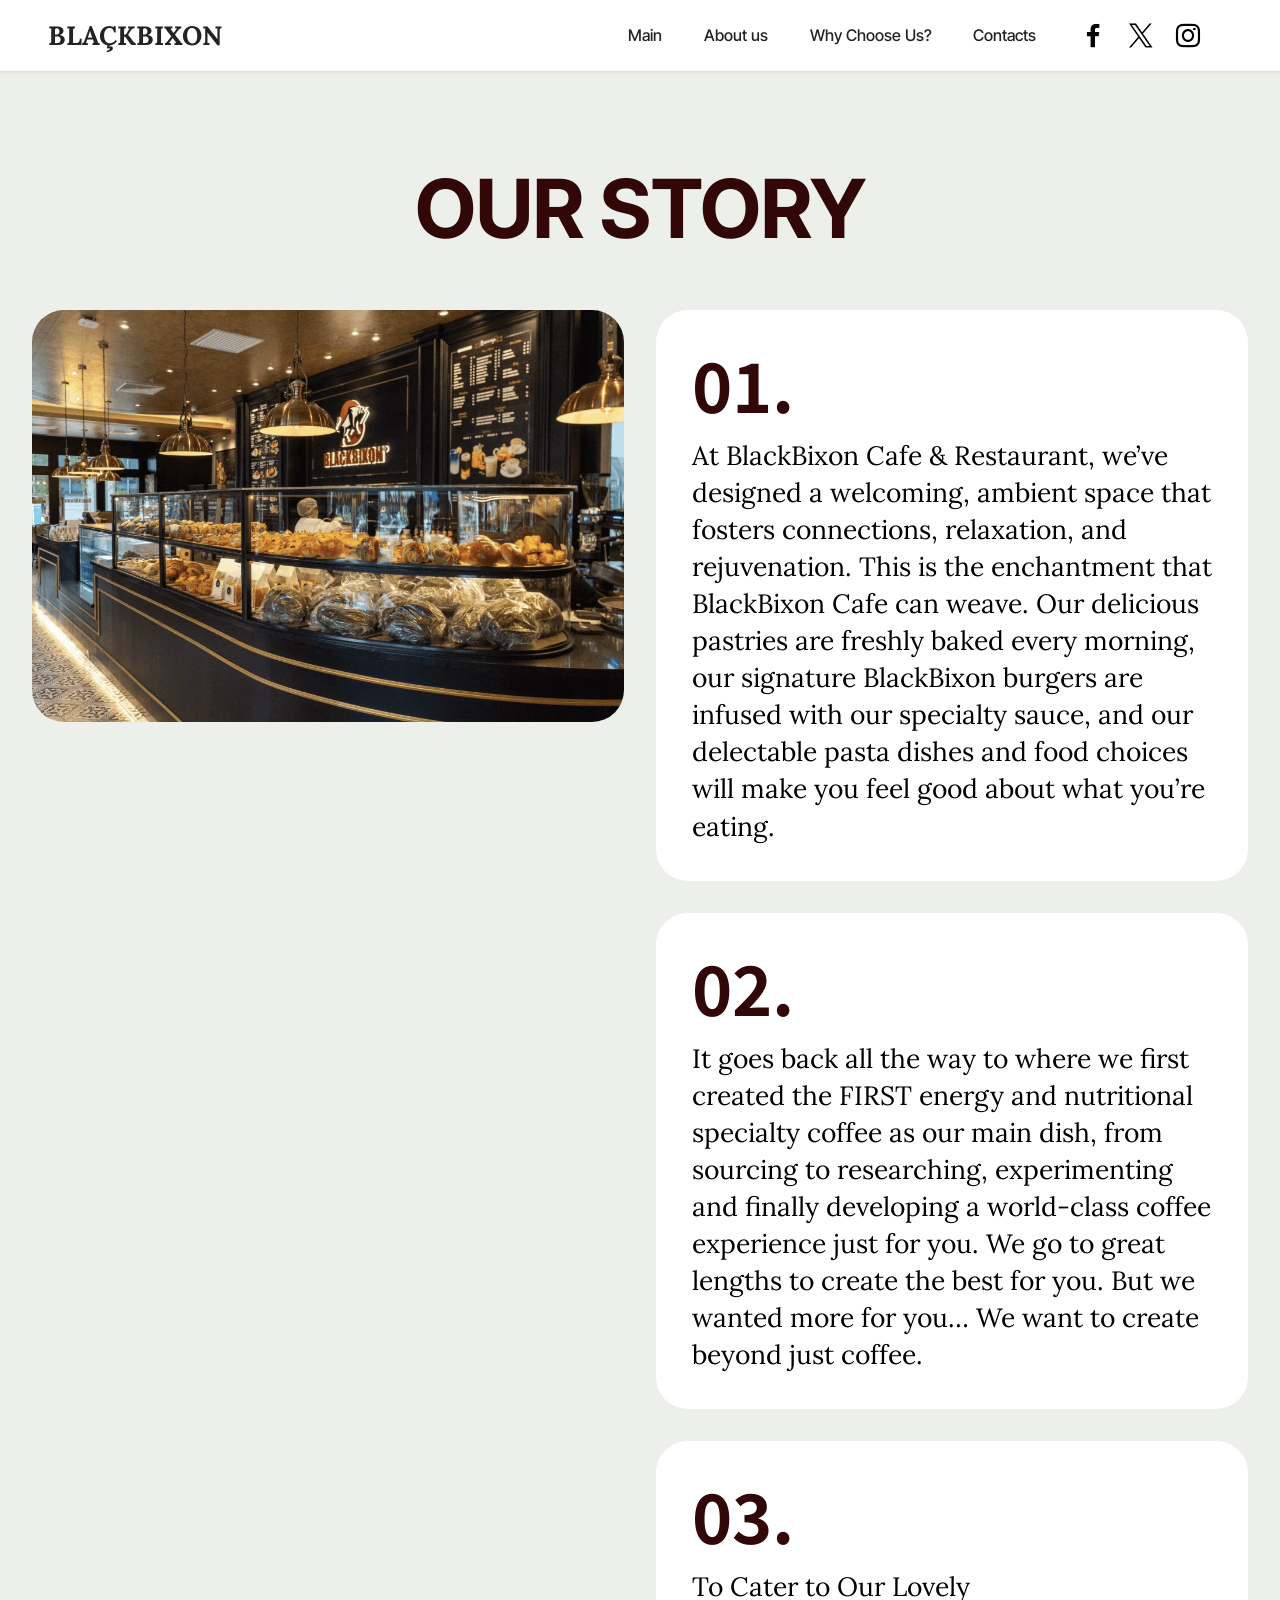
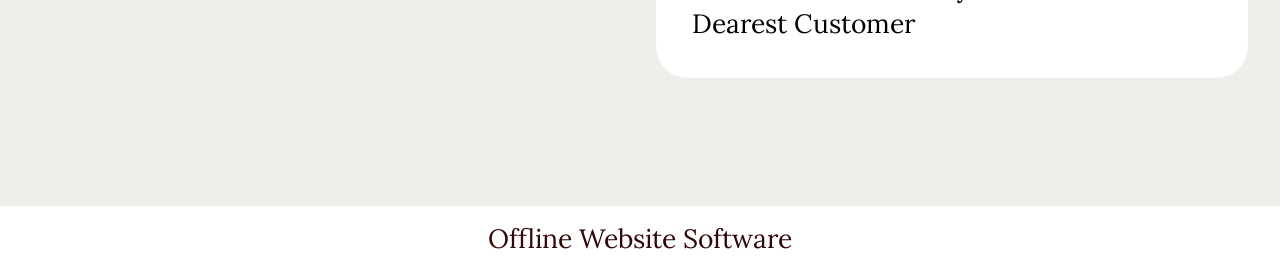
==== page1.html @ a5acbca1 "create github pages" ====
<!DOCTYPE html>
<html  >
<head>
  <!-- Site made with Mobirise Website Builder v6.1.4, https://mobirise.com -->
  <meta charset="UTF-8">
  <meta http-equiv="X-UA-Compatible" content="IE=edge">
  <meta name="generator" content="Mobirise v6.1.4, mobirise.com">
  <meta name="viewport" content="width=device-width, initial-scale=1, minimum-scale=1">
  <link rel="shortcut icon" href="assets/images/logo.png" type="image/x-icon">
  <meta name="description" content="">
  
  
  <title>About</title>
  <link rel="stylesheet" href="assets/bootstrap/css/bootstrap.min.css">
  <link rel="stylesheet" href="assets/dropdown/css/style.css">
  <link rel="stylesheet" href="assets/socicon/css/styles.css">
  <link rel="stylesheet" href="assets/theme/css/style.css">
  <link rel="preload" href="https://fonts.googleapis.com/css?family=Noto+Sans+KR:100,200,300,400,500,600,700,800,900&display=swap" as="style" onload="this.onload=null;this.rel='stylesheet'">
  <noscript><link rel="stylesheet" href="https://fonts.googleapis.com/css?family=Noto+Sans+KR:100,200,300,400,500,600,700,800,900&display=swap"></noscript>
  <link rel="preload" href="https://fonts.googleapis.com/css?family=Inter+Tight:100,200,300,400,500,600,700,800,900,100i,200i,300i,400i,500i,600i,700i,800i,900i&display=swap" as="style" onload="this.onload=null;this.rel='stylesheet'">
  <noscript><link rel="stylesheet" href="https://fonts.googleapis.com/css?family=Inter+Tight:100,200,300,400,500,600,700,800,900,100i,200i,300i,400i,500i,600i,700i,800i,900i&display=swap"></noscript>
  <link rel="preload" href="https://fonts.googleapis.com/css?family=Lora:400,500,600,700,400i,500i,600i,700i&display=swap" as="style" onload="this.onload=null;this.rel='stylesheet'">
  <noscript><link rel="stylesheet" href="https://fonts.googleapis.com/css?family=Lora:400,500,600,700,400i,500i,600i,700i&display=swap"></noscript>
  <link rel="preload" as="style" href="assets/mobirise/css/mbr-additional.css?v=dNXFcC"><link rel="stylesheet" href="assets/mobirise/css/mbr-additional.css?v=dNXFcC" type="text/css">

  
  
  
</head>
<body>
  
  <section data-bs-version="5.1" class="menu menu3 cid-uYX7Sts2hI" once="menu" id="menu3-c">
    
    <nav class="navbar navbar-dropdown navbar-fixed-top navbar-expand-lg">
        <div class="container">
            <div class="navbar-brand">
                
                <span class="navbar-caption-wrap"><a class="navbar-caption text-black text-primary display-7" href="index.html">BLAÇKBIXON</a></span>
            </div>
            <button class="navbar-toggler" type="button" data-toggle="collapse" data-bs-toggle="collapse" data-target="#navbarSupportedContent" data-bs-target="#navbarSupportedContent" aria-controls="navbarNavAltMarkup" aria-expanded="false" aria-label="Toggle navigation">
                <div class="hamburger">
                    <span></span>
                    <span></span>
                    <span></span>
                    <span></span>
                </div>
            </button>
            <div class="collapse navbar-collapse" id="navbarSupportedContent">
                <ul class="navbar-nav nav-dropdown nav-right" data-app-modern-menu="true"><li class="nav-item"><a class="nav-link link text-black text-primary display-4" href="page1.html">Main</a></li><li class="nav-item"><a class="nav-link link text-black text-primary display-4" href="page1.html">
                            About us</a></li>
                    <li class="nav-item"><a class="nav-link link text-black text-primary display-4" href="page2.html">Why Choose Us?</a></li>
                    <li class="nav-item"><a class="nav-link link text-black text-primary display-4" href="page3.html">Contacts</a>
                    </li></ul>
                <div class="icons-menu">
                    <a class="iconfont-wrapper" href="https://mobiri.se" target="_blank">
                        <span class="p-2 mbr-iconfont socicon-facebook socicon"></span>
                    </a>
                    <a class="iconfont-wrapper" href="https://mobiri.se" target="_blank">
                        <span class="p-2 mbr-iconfont socicon-twitter socicon"></span>
                    </a>
                    <a class="iconfont-wrapper" href="https://mobiri.se" target="_blank">
                        <span class="p-2 mbr-iconfont socicon-instagram socicon"></span>
                    </a>
                    
                </div>
                
            </div>
        </div>
    </nav>
</section>

<section data-bs-version="5.1" class="features028 cid-uYX8Lf4k4B" id="features028-i">
	

	
	
	<div class="container">
		<div class="row justify-content-center">
			<div class="col-md-12 content-head mb-5">
				<h1 class="mbr-section-title mbr-fonts-style mb-0 display-2"><strong>OUR STORY</strong></h1>
				
			</div>
		</div>


		<div class="row justify-content-center  blockContent">

			<div class="col-12 col-lg">


				<div class="item features-without-image col-12 col-md-12 col-lg-12 active">
					<div class="item-wrapper">
						<div class="item-content">
							<h5 class="mbr-card-title mbr-fonts-style mt-0 mb-3 mbr-number display-1">
								<strong>01.</strong>
							</h5>
							
							<p class="card-text mbr-fonts-style mt-0 mb-0 display-7">At BlackBixon Cafe &amp; Restaurant, we’ve designed a welcoming, ambient space that fosters connections, relaxation, and rejuvenation. This is the enchantment that BlackBixon Cafe can weave. Our delicious pastries are freshly baked every morning, our signature BlackBixon burgers are infused with our specialty sauce, and our delectable pasta dishes and food choices will make you feel good about what you’re eating.</p>
							
						</div>

					</div>
				</div>
				<div class="item features-without-image col-12 col-md-12 col-lg-12">
					<div class="item-wrapper">
						<div class="item-content">
							<h5 class="mbr-card-title mbr-fonts-style mt-0 mb-3 mbr-number display-1">
								<strong>02.</strong>
							</h5>
							
							<p class="card-text mbr-fonts-style mt-0 mb-0 display-7">It goes back all the way to where we first created the FIRST energy and nutritional specialty coffee as our main dish, from sourcing to researching, experimenting and finally developing a world-class coffee experience just for you. We go to great lengths to create the best for you. But we wanted more for you… We want to create beyond just coffee.</p>
							
						</div>

					</div>
				</div>
				<div class="item features-without-image col-12 col-md-12 col-lg-12">
					<div class="item-wrapper">
						<div class="item-content">
							<h5 class="mbr-card-title mbr-fonts-style mt-0 mb-3 mbr-number display-1">
								<strong>03.</strong>
							</h5>
							
							<p class="card-text mbr-fonts-style mt-0 mb-0 display-7">To Cater to Our Lovely<br>Dearest Customer</p>
							
						</div>
					</div>
				</div>
			</div>
			<div class="col-12 col-lg-6">
				<div class="image-wrapper">
					<img class="w-100" src="assets/images/e688aae5b18f2025-10-0720e4b88be58d8810.57.58-1014x706.png" alt="Mobirise Website Builder">
				</div>
			</div>
		</div>
	</div>
</section><section class="display-7" style="padding: 0;align-items: center;justify-content: center;flex-wrap: wrap;    align-content: center;display: flex;position: relative;height: 4rem;"><a href="https://mobiri.se/4250567" style="flex: 1 1;height: 4rem;position: absolute;width: 100%;z-index: 1;"><img alt="" style="height: 4rem;" src="[data-uri]"></a><p style="margin: 0;text-align: center;" class="display-7">&#8204;</p><a style="z-index:1" href="https://mobirise.com/offline-website-builder.html">Offline Website Software</a></section><script src="assets/bootstrap/js/bootstrap.bundle.min.js"></script>  <script src="assets/smoothscroll/smooth-scroll.js"></script>  <script src="assets/ytplayer/index.js"></script>  <script src="assets/dropdown/js/navbar-dropdown.js"></script>  <script src="assets/theme/js/script.js"></script>  
  
  
</body>
</html>
---- assets/dropdown/css/style.css ----
.navbar-dropdown {
  left: 0;
  padding: 0;
  position: absolute;
  right: 0;
  top: 0;
  transition: all 0.45s ease;
  z-index: 1030;
  background: #282828; }
  .navbar-dropdown .navbar-logo {
    margin-right: 0.8rem;
    transition: margin 0.3s ease-in-out;
    vertical-align: middle; }
    .navbar-dropdown .navbar-logo img {
      height: 3.125rem;
      transition: all 0.3s ease-in-out; }
    .navbar-dropdown .navbar-logo.mbr-iconfont {
      font-size: 3.125rem;
      line-height: 3.125rem; }
  .navbar-dropdown .navbar-caption {
    font-weight: 700;
    white-space: normal;
    vertical-align: -4px;
    line-height: 3.125rem !important; }
    .navbar-dropdown .navbar-caption, .navbar-dropdown .navbar-caption:hover {
      color: inherit;
      text-decoration: none; }
  .navbar-dropdown .mbr-iconfont + .navbar-caption {
    vertical-align: -1px; }
  .navbar-dropdown.navbar-fixed-top {
    position: fixed; }
  .navbar-dropdown .navbar-brand span {
    vertical-align: -4px; }
  .navbar-dropdown.bg-color.transparent {
    background: none; }
  .navbar-dropdown.navbar-short .navbar-brand {
    padding: 0.625rem 0; }
    .navbar-dropdown.navbar-short .navbar-brand span {
      vertical-align: -1px; }
  .navbar-dropdown.navbar-short .navbar-caption {
    line-height: 2.375rem !important;
    vertical-align: -2px; }
  .navbar-dropdown.navbar-short .navbar-logo {
    margin-right: 0.5rem; }
    .navbar-dropdown.navbar-short .navbar-logo img {
      height: 2.375rem; }
    .navbar-dropdown.navbar-short .navbar-logo.mbr-iconfont {
      font-size: 2.375rem;
      line-height: 2.375rem; }
  .navbar-dropdown.navbar-short .mbr-table-cell {
    height: 3.625rem; }
  .navbar-dropdown .navbar-close {
    left: 0.6875rem;
    position: fixed;
    top: 0.75rem;
    z-index: 1000; }
  .navbar-dropdown .hamburger-icon {
    content: "";
    display: inline-block;
    vertical-align: middle;
    width: 16px;
    -webkit-box-shadow: 0 -6px 0 1px #282828,0 0 0 1px #282828,0 6px 0 1px #282828;
    -moz-box-shadow: 0 -6px 0 1px #282828,0 0 0 1px #282828,0 6px 0 1px #282828;
    box-shadow: 0 -6px 0 1px #282828,0 0 0 1px #282828,0 6px 0 1px #282828; }

.dropdown-menu .dropdown-toggle[data-toggle="dropdown-submenu"]::after {
  border-bottom: 0.35em solid transparent;
  border-left: 0.35em solid;
  border-right: 0;
  border-top: 0.35em solid transparent;
  margin-left: 0.3rem; }

.dropdown-menu .dropdown-item:focus {
  outline: 0; }

.nav-dropdown {
  font-size: 0.75rem;
  font-weight: 500;
  height: auto !important; }
  .nav-dropdown .nav-btn {
    padding-left: 1rem; }
  .nav-dropdown .link {
    margin: .667em 1.667em;
    font-weight: 500;
    padding: 0;
    transition: color .2s ease-in-out; }
    .nav-dropdown .link.dropdown-toggle {
      margin-right: 2.583em; }
      .nav-dropdown .link.dropdown-toggle::after {
        margin-left: .25rem;
        border-top: 0.35em solid;
        border-right: 0.35em solid transparent;
        border-left: 0.35em solid transparent;
        border-bottom: 0; }
      .nav-dropdown .link.dropdown-toggle[aria-expanded="true"] {
        margin: 0;
        padding: 0.667em 3.263em  0.667em 1.667em; }
  .nav-dropdown .link::after,
  .nav-dropdown .dropdown-item::after {
    color: inherit; }
  .nav-dropdown .btn {
    font-size: 0.75rem;
    font-weight: 700;
    letter-spacing: 0;
    margin-bottom: 0;
    padding-left: 1.25rem;
    padding-right: 1.25rem; }
  .nav-dropdown .dropdown-menu {
    border-radius: 0;
    border: 0;
    left: 0;
    margin: 0;
    padding-bottom: 1.25rem;
    padding-top: 1.25rem;
    position: relative; }
  .nav-dropdown .dropdown-submenu {
    margin-left: 0.125rem;
    top: 0; }
  .nav-dropdown .dropdown-item {
    font-weight: 500;
    line-height: 2;
    padding: 0.3846em 4.615em 0.3846em 1.5385em;
    position: relative;
    transition: color .2s ease-in-out, background-color .2s ease-in-out; }
    .nav-dropdown .dropdown-item::after {
      margin-top: -0.3077em;
      position: absolute;
      right: 1.1538em;
      top: 50%; }
    .nav-dropdown .dropdown-item:focus, .nav-dropdown .dropdown-item:hover {
      background: none; }

@media (max-width: 767px) {
  .nav-dropdown.navbar-toggleable-sm {
    bottom: 0;
    display: none;
    left: 0;
    overflow-x: hidden;
    position: fixed;
    top: 0;
    transform: translateX(-100%);
    -ms-transform: translateX(-100%);
    -webkit-transform: translateX(-100%);
    width: 18.75rem;
    z-index: 999; } }
.nav-dropdown.navbar-toggleable-xl {
  bottom: 0;
  display: none;
  left: 0;
  overflow-x: hidden;
  position: fixed;
  top: 0;
  transform: translateX(-100%);
  -ms-transform: translateX(-100%);
  -webkit-transform: translateX(-100%);
  width: 18.75rem;
  z-index: 999; }

.nav-dropdown-sm {
  display: block !important;
  overflow-x: hidden;
  overflow: auto;
  padding-top: 3.875rem; }
  .nav-dropdown-sm::after {
    content: "";
    display: block;
    height: 3rem;
    width: 100%; }
  .nav-dropdown-sm.collapse.in ~ .navbar-close {
    display: block !important; }
  .nav-dropdown-sm.collapsing, .nav-dropdown-sm.collapse.in {
    transform: translateX(0);
    -ms-transform: translateX(0);
    -webkit-transform: translateX(0);
    transition: all 0.25s ease-out;
    -webkit-transition: all 0.25s ease-out;
    background: #282828; }
  .nav-dropdown-sm.collapsing[aria-expanded="false"] {
    transform: translateX(-100%);
    -ms-transform: translateX(-100%);
    -webkit-transform: translateX(-100%); }
  .nav-dropdown-sm .nav-item {
    display: block;
    margin-left: 0 !important;
    padding-left: 0; }
  .nav-dropdown-sm .link,
  .nav-dropdown-sm .dropdown-item {
    border-top: 1px dotted rgba(255, 255, 255, 0.1);
    font-size: 0.8125rem;
    line-height: 1.6;
    margin: 0 !important;
    padding: 0.875rem 2.4rem 0.875rem 1.5625rem !important;
    position: relative;
    white-space: normal; }
    .nav-dropdown-sm .link:focus, .nav-dropdown-sm .link:hover,
    .nav-dropdown-sm .dropdown-item:focus,
    .nav-dropdown-sm .dropdown-item:hover {
      background: rgba(0, 0, 0, 0.2) !important;
      color: #c0a375; }
  .nav-dropdown-sm .nav-btn {
    position: relative;
    padding: 1.5625rem 1.5625rem 0 1.5625rem; }
    .nav-dropdown-sm .nav-btn::before {
      border-top: 1px dotted rgba(255, 255, 255, 0.1);
      content: "";
      left: 0;
      position: absolute;
      top: 0;
      width: 100%; }
    .nav-dropdown-sm .nav-btn + .nav-btn {
      padding-top: 0.625rem; }
      .nav-dropdown-sm .nav-btn + .nav-btn::before {
        display: none; }
  .nav-dropdown-sm .btn {
    padding: 0.625rem 0; }
  .nav-dropdown-sm .dropdown-toggle[data-toggle="dropdown-submenu"]::after {
    margin-left: .25rem;
    border-top: 0.35em solid;
    border-right: 0.35em solid transparent;
    border-left: 0.35em solid transparent;
    border-bottom: 0; }
  .nav-dropdown-sm .dropdown-toggle[data-toggle="dropdown-submenu"][aria-expanded="true"]::after {
    border-top: 0;
    border-right: 0.35em solid transparent;
    border-left: 0.35em solid transparent;
    border-bottom: 0.35em solid; }
  .nav-dropdown-sm .dropdown-menu {
    margin: 0;
    padding: 0;
    position: relative;
    top: 0;
    left: 0;
    width: 100%;
    border: 0;
    float: none;
    border-radius: 0;
    background: none; }
  .nav-dropdown-sm .dropdown-submenu {
    left: 100%;
    margin-left: 0.125rem;
    margin-top: -1.25rem;
    top: 0; }

.navbar-toggleable-sm .nav-dropdown .dropdown-menu {
  position: absolute; }

.navbar-toggleable-sm .nav-dropdown .dropdown-submenu {
  left: 100%;
  margin-left: 0.125rem;
  margin-top: -1.25rem;
  top: 0; }

.navbar-toggleable-sm.opened .nav-dropdown .dropdown-menu {
  position: relative; }

.navbar-toggleable-sm.opened .nav-dropdown .dropdown-submenu {
  left: 0;
  margin-left: 00rem;
  margin-top: 0rem;
  top: 0; }

.is-builder .nav-dropdown.collapsing {
  transition: none !important; }
---- assets/socicon/css/styles.css ----
@charset "UTF-8";

@font-face {
  font-family: 'Socicon';
  src:  url('../fonts/socicon.eot');
  src:  url('../fonts/socicon.eot?#iefix') format('embedded-opentype'),
    url('../fonts/socicon.woff2') format('woff2'),
    url('../fonts/socicon.ttf') format('truetype'),
    url('../fonts/socicon.woff') format('woff'),
    url('../fonts/socicon.svg#socicon') format('svg');
  font-weight: normal;
  font-style: normal;
  font-display: swap;
}

[data-icon]:before {
  font-family: "socicon" !important;
  content: attr(data-icon);
  font-style: normal !important;
  font-weight: normal !important;
  font-variant: normal !important;
  text-transform: none !important;
  speak: none;
  line-height: 1;
  -webkit-font-smoothing: antialiased;
  -moz-osx-font-smoothing: grayscale;
}

[class^="socicon-"], [class*=" socicon-"] {
  /* use !important to prevent issues with browser extensions that change fonts */
  font-family: 'Socicon' !important;
  speak: none;
  font-style: normal;
  font-weight: normal;
  font-variant: normal;
  text-transform: none;
  line-height: 1;

  /* Better Font Rendering =========== */
  -webkit-font-smoothing: antialiased;
  -moz-osx-font-smoothing: grayscale;
}

.socicon-500px:before {
  content: "\e000";
}
.socicon-8tracks:before {
  content: "\e001";
}
.socicon-airbnb:before {
  content: "\e002";
}
.socicon-alliance:before {
  content: "\e003";
}
.socicon-amazon:before {
  content: "\e004";
}
.socicon-amplement:before {
  content: "\e005";
}
.socicon-android:before {
  content: "\e006";
}
.socicon-angellist:before {
  content: "\e007";
}
.socicon-apple:before {
  content: "\e008";
}
.socicon-appnet:before {
  content: "\e009";
}
.socicon-baidu:before {
  content: "\e00a";
}
.socicon-bandcamp:before {
  content: "\e00b";
}
.socicon-battlenet:before {
  content: "\e00c";
}
.socicon-mixer:before {
  content: "\e00d";
}
.socicon-bebee:before {
  content: "\e00e";
}
.socicon-bebo:before {
  content: "\e00f";
}
.socicon-behance:before {
  content: "\e010";
}
.socicon-blizzard:before {
  content: "\e011";
}
.socicon-blogger:before {
  content: "\e012";
}
.socicon-buffer:before {
  content: "\e013";
}
.socicon-chrome:before {
  content: "\e014";
}
.socicon-coderwall:before {
  content: "\e015";
}
.socicon-curse:before {
  content: "\e016";
}
.socicon-dailymotion:before {
  content: "\e017";
}
.socicon-deezer:before {
  content: "\e018";
}
.socicon-delicious:before {
  content: "\e019";
}
.socicon-deviantart:before {
  content: "\e01a";
}
.socicon-diablo:before {
  content: "\e01b";
}
.socicon-digg:before {
  content: "\e01c";
}
.socicon-discord:before {
  content: "\e01d";
}
.socicon-disqus:before {
  content: "\e01e";
}
.socicon-douban:before {
  content: "\e01f";
}
.socicon-draugiem:before {
  content: "\e020";
}
.socicon-dribbble:before {
  content: "\e021";
}
.socicon-drupal:before {
  content: "\e022";
}
.socicon-ebay:before {
  content: "\e023";
}
.socicon-ello:before {
  content: "\e024";
}
.socicon-endomodo:before {
  content: "\e025";
}
.socicon-envato:before {
  content: "\e026";
}
.socicon-etsy:before {
  content: "\e027";
}
.socicon-facebook:before {
  content: "\e028";
}
.socicon-feedburner:before {
  content: "\e029";
}
.socicon-filmweb:before {
  content: "\e02a";
}
.socicon-firefox:before {
  content: "\e02b";
}
.socicon-flattr:before {
  content: "\e02c";
}
.socicon-flickr:before {
  content: "\e02d";
}
.socicon-formulr:before {
  content: "\e02e";
}
.socicon-forrst:before {
  content: "\e02f";
}
.socicon-foursquare:before {
  content: "\e030";
}
.socicon-friendfeed:before {
  content: "\e031";
}
.socicon-github:before {
  content: "\e032";
}
.socicon-goodreads:before {
  content: "\e033";
}
.socicon-google:before {
  content: "\e034";
}
.socicon-googlescholar:before {
  content: "\e035";
}
.socicon-googlegroups:before {
  content: "\e036";
}
.socicon-googlephotos:before {
  content: "\e037";
}
.socicon-googleplus:before {
  content: "\e038";
}
.socicon-grooveshark:before {
  content: "\e039";
}
.socicon-hackerrank:before {
  content: "\e03a";
}
.socicon-hearthstone:before {
  content: "\e03b";
}
.socicon-hellocoton:before {
  content: "\e03c";
}
.socicon-heroes:before {
  content: "\e03d";
}
.socicon-smashcast:before {
  content: "\e03e";
}
.socicon-horde:before {
  content: "\e03f";
}
.socicon-houzz:before {
  content: "\e040";
}
.socicon-icq:before {
  content: "\e041";
}
.socicon-identica:before {
  content: "\e042";
}
.socicon-imdb:before {
  content: "\e043";
}
.socicon-instagram:before {
  content: "\e044";
}
.socicon-issuu:before {
  content: "\e045";
}
.socicon-istock:before {
  content: "\e046";
}
.socicon-itunes:before {
  content: "\e047";
}
.socicon-keybase:before {
  content: "\e048";
}
.socicon-lanyrd:before {
  content: "\e049";
}
.socicon-lastfm:before {
  content: "\e04a";
}
.socicon-line:before {
  content: "\e04b";
}
.socicon-linkedin:before {
  content: "\e04c";
}
.socicon-livejournal:before {
  content: "\e04d";
}
.socicon-lyft:before {
  content: "\e04e";
}
.socicon-macos:before {
  content: "\e04f";
}
.socicon-mail:before {
  content: "\e050";
}
.socicon-medium:before {
  content: "\e051";
}
.socicon-meetup:before {
  content: "\e052";
}
.socicon-mixcloud:before {
  content: "\e053";
}
.socicon-modelmayhem:before {
  content: "\e054";
}
.socicon-mumble:before {
  content: "\e055";
}
.socicon-myspace:before {
  content: "\e056";
}
.socicon-newsvine:before {
  content: "\e057";
}
.socicon-nintendo:before {
  content: "\e058";
}
.socicon-npm:before {
  content: "\e059";
}
.socicon-odnoklassniki:before {
  content: "\e05a";
}
.socicon-openid:before {
  content: "\e05b";
}
.socicon-opera:before {
  content: "\e05c";
}
.socicon-outlook:before {
  content: "\e05d";
}
.socicon-overwatch:before {
  content: "\e05e";
}
.socicon-patreon:before {
  content: "\e05f";
}
.socicon-paypal:before {
  content: "\e060";
}
.socicon-periscope:before {
  content: "\e061";
}
.socicon-persona:before {
  content: "\e062";
}
.socicon-pinterest:before {
  content: "\e063";
}
.socicon-play:before {
  content: "\e064";
}
.socicon-player:before {
  content: "\e065";
}
.socicon-playstation:before {
  content: "\e066";
}
.socicon-pocket:before {
  content: "\e067";
}
.socicon-qq:before {
  content: "\e068";
}
.socicon-quora:before {
  content: "\e069";
}
.socicon-raidcall:before {
  content: "\e06a";
}
.socicon-ravelry:before {
  content: "\e06b";
}
.socicon-reddit:before {
  content: "\e06c";
}
.socicon-renren:before {
  content: "\e06d";
}
.socicon-researchgate:before {
  content: "\e06e";
}
.socicon-residentadvisor:before {
  content: "\e06f";
}
.socicon-reverbnation:before {
  content: "\e070";
}
.socicon-rss:before {
  content: "\e071";
}
.socicon-sharethis:before {
  content: "\e072";
}
.socicon-skype:before {
  content: "\e073";
}
.socicon-slideshare:before {
  content: "\e074";
}
.socicon-smugmug:before {
  content: "\e075";
}
.socicon-snapchat:before {
  content: "\e076";
}
.socicon-songkick:before {
  content: "\e077";
}
.socicon-soundcloud:before {
  content: "\e078";
}
.socicon-spotify:before {
  content: "\e079";
}
.socicon-stackexchange:before {
  content: "\e07a";
}
.socicon-stackoverflow:before {
  content: "\e07b";
}
.socicon-starcraft:before {
  content: "\e07c";
}
.socicon-stayfriends:before {
  content: "\e07d";
}
.socicon-steam:before {
  content: "\e07e";
}
.socicon-storehouse:before {
  content: "\e07f";
}
.socicon-strava:before {
  content: "\e080";
}
.socicon-streamjar:before {
  content: "\e081";
}
.socicon-stumbleupon:before {
  content: "\e082";
}
.socicon-swarm:before {
  content: "\e083";
}
.socicon-teamspeak:before {
  content: "\e084";
}
.socicon-teamviewer:before {
  content: "\e085";
}
.socicon-technorati:before {
  content: "\e086";
}
.socicon-telegram:before {
  content: "\e087";
}
.socicon-tripadvisor:before {
  content: "\e088";
}
.socicon-tripit:before {
  content: "\e089";
}
.socicon-triplej:before {
  content: "\e08a";
}
.socicon-tumblr:before {
  content: "\e08b";
}
.socicon-twitch:before {
  content: "\e08c";
}
.socicon-twitter:before {
  content: "\e08d";
}
.socicon-uber:before {
  content: "\e08e";
}
.socicon-ventrilo:before {
  content: "\e08f";
}
.socicon-viadeo:before {
  content: "\e090";
}
.socicon-viber:before {
  content: "\e091";
}
.socicon-viewbug:before {
  content: "\e092";
}
.socicon-vimeo:before {
  content: "\e093";
}
.socicon-vine:before {
  content: "\e094";
}
.socicon-vkontakte:before {
  content: "\e095";
}
.socicon-warcraft:before {
  content: "\e096";
}
.socicon-wechat:before {
  content: "\e097";
}
.socicon-weibo:before {
  content: "\e098";
}
.socicon-whatsapp:before {
  content: "\e099";
}
.socicon-wikipedia:before {
  content: "\e09a";
}
.socicon-windows:before {
  content: "\e09b";
}
.socicon-wordpress:before {
  content: "\e09c";
}
.socicon-wykop:before {
  content: "\e09d";
}
.socicon-xbox:before {
  content: "\e09e";
}
.socicon-xing:before {
  content: "\e09f";
}
.socicon-yahoo:before {
  content: "\e0a0";
}
.socicon-yammer:before {
  content: "\e0a1";
}
.socicon-yandex:before {
  content: "\e0a2";
}
.socicon-yelp:before {
  content: "\e0a3";
}
.socicon-younow:before {
  content: "\e0a4";
}
.socicon-youtube:before {
  content: "\e0a5";
}
.socicon-zapier:before {
  content: "\e0a6";
}
.socicon-zerply:before {
  content: "\e0a7";
}
.socicon-zomato:before {
  content: "\e0a8";
}
.socicon-zynga:before {
  content: "\e0a9";
}
.socicon-bluesky:before {
  content: "\e0aa";
}
.socicon-threads:before {
  content: "\e0ab";
}
.socicon-spreadshirt:before {
  content: "\e901";
}
.socicon-gamejolt:before {
  content: "\e902";
}
.socicon-trello:before {
  content: "\e903";
}
.socicon-tunein:before {
  content: "\e904";
}
.socicon-bloglovin:before {
  content: "\e905";
}
.socicon-gamewisp:before {
  content: "\e906";
}
.socicon-messenger:before {
  content: "\e907";
}
.socicon-pandora:before {
  content: "\e908";
}
.socicon-augment:before {
  content: "\e909";
}
.socicon-bitbucket:before {
  content: "\e90a";
}
.socicon-fyuse:before {
  content: "\e90b";
}
.socicon-yt-gaming:before {
  content: "\e90c";
}
.socicon-sketchfab:before {
  content: "\e90d";
}
.socicon-mobcrush:before {
  content: "\e90e";
}
.socicon-microsoft:before {
  content: "\e90f";
}
.socicon-realtor:before {
  content: "\e910";
}
.socicon-tidal:before {
  content: "\e911";
}
.socicon-qobuz:before {
  content: "\e912";
}
.socicon-natgeo:before {
  content: "\e913";
}
.socicon-mastodon:before {
  content: "\e914";
}
.socicon-unsplash:before {
  content: "\e915";
}
.socicon-homeadvisor:before {
  content: "\e916";
}
.socicon-angieslist:before {
  content: "\e917";
}
.socicon-codepen:before {
  content: "\e918";
}
.socicon-slack:before {
  content: "\e919";
}
.socicon-openaigym:before {
  content: "\e91a";
}
.socicon-logmein:before {
  content: "\e91b";
}
.socicon-fiverr:before {
  content: "\e91c";
}
.socicon-gotomeeting:before {
  content: "\e91d";
}
.socicon-aliexpress:before {
  content: "\e91e";
}
.socicon-guru:before {
  content: "\e91f";
}
.socicon-appstore:before {
  content: "\e920";
}
.socicon-homes:before {
  content: "\e921";
}
.socicon-zoom:before {
  content: "\e922";
}
.socicon-alibaba:before {
  content: "\e923";
}
.socicon-craigslist:before {
  content: "\e924";
}
.socicon-wix:before {
  content: "\e925";
}
.socicon-redfin:before {
  content: "\e926";
}
.socicon-googlecalendar:before {
  content: "\e927";
}
.socicon-shopify:before {
  content: "\e928";
}
.socicon-freelancer:before {
  content: "\e929";
}
.socicon-seedrs:before {
  content: "\e92a";
}
.socicon-bing:before {
  content: "\e92b";
}
.socicon-doodle:before {
  content: "\e92c";
}
.socicon-bonanza:before {
  content: "\e92d";
}
.socicon-squarespace:before {
  content: "\e92e";
}
.socicon-toptal:before {
  content: "\e92f";
}
.socicon-gust:before {
  content: "\e930";
}
.socicon-ask:before {
  content: "\e931";
}
.socicon-trulia:before {
  content: "\e932";
}
.socicon-loomly:before {
  content: "\e933";
}
.socicon-ghost:before {
  content: "\e934";
}
.socicon-upwork:before {
  content: "\e935";
}
.socicon-fundable:before {
  content: "\e936";
}
.socicon-booking:before {
  content: "\e937";
}
.socicon-googlemaps:before {
  content: "\e938";
}
.socicon-zillow:before {
  content: "\e939";
}
.socicon-niconico:before {
  content: "\e93a";
}
.socicon-toneden:before {
  content: "\e93b";
}
.socicon-crunchbase:before {
  content: "\e93c";
}
.socicon-homefy:before {
  content: "\e93d";
}
.socicon-calendly:before {
  content: "\e93e";
}
.socicon-livemaster:before {
  content: "\e93f";
}
.socicon-udemy:before {
  content: "\e940";
}
.socicon-codered:before {
  content: "\e941";
}
.socicon-origin:before {
  content: "\e942";
}
.socicon-nextdoor:before {
  content: "\e943";
}
.socicon-portfolio:before {
  content: "\e944";
}
.socicon-instructables:before {
  content: "\e945";
}
.socicon-gitlab:before {
  content: "\e946";
}
.socicon-hackernews:before {
  content: "\e947";
}
.socicon-smashwords:before {
  content: "\e948";
}
.socicon-kobo:before {
  content: "\e949";
}
.socicon-bookbub:before {
  content: "\e94a";
}
.socicon-mailru:before {
  content: "\e94b";
}
.socicon-moddb:before {
  content: "\e94c";
}
.socicon-indiedb:before {
  content: "\e94d";
}
.socicon-traxsource:before {
  content: "\e94e";
}
.socicon-gamefor:before {
  content: "\e94f";
}
.socicon-pixiv:before {
  content: "\e950";
}
.socicon-myanimelist:before {
  content: "\e951";
}
.socicon-blackberry:before {
  content: "\e952";
}
.socicon-wickr:before {
  content: "\e953";
}
.socicon-spip:before {
  content: "\e954";
}
.socicon-napster:before {
  content: "\e955";
}
.socicon-beatport:before {
  content: "\e956";
}
.socicon-hackerone:before {
  content: "\e957";
}
.socicon-internet:before {
  content: "\e958";
}
.socicon-ubuntu:before {
  content: "\e959";
}
.socicon-artstation:before {
  content: "\e95a";
}
.socicon-invision:before {
  content: "\e95b";
}
.socicon-torial:before {
  content: "\e95c";
}
.socicon-collectorz:before {
  content: "\e95d";
}
.socicon-seenthis:before {
  content: "\e95e";
}
.socicon-googleplaymusic:before {
  content: "\e95f";
}
.socicon-debian:before {
  content: "\e960";
}
.socicon-filmfreeway:before {
  content: "\e961";
}
.socicon-gnome:before {
  content: "\e962";
}
.socicon-itchio:before {
  content: "\e963";
}
.socicon-jamendo:before {
  content: "\e964";
}
.socicon-mix:before {
  content: "\e965";
}
.socicon-sharepoint:before {
  content: "\e966";
}
.socicon-tinder:before {
  content: "\e967";
}
.socicon-windguru:before {
  content: "\e968";
}
.socicon-cdbaby:before {
  content: "\e969";
}
.socicon-elementaryos:before {
  content: "\e96a";
}
.socicon-stage32:before {
  content: "\e96b";
}
.socicon-tiktok:before {
  content: "\e96c";
}
.socicon-gitter:before {
  content: "\e96d";
}
.socicon-letterboxd:before {
  content: "\e96e";
}
.socicon-threema:before {
  content: "\e96f";
}
.socicon-splice:before {
  content: "\e970";
}
.socicon-metapop:before {
  content: "\e971";
}
.socicon-naver:before {
  content: "\e972";
}
.socicon-remote:before {
  content: "\e973";
}
.socicon-flipboard:before {
  content: "\e974";
}
.socicon-googlehangouts:before {
  content: "\e975";
}
.socicon-dlive:before {
  content: "\e976";
}
.socicon-vsco:before {
  content: "\e977";
}
.socicon-stitcher:before {
  content: "\e978";
}
.socicon-avvo:before {
  content: "\e979";
}
.socicon-redbubble:before {
  content: "\e97a";
}
.socicon-society6:before {
  content: "\e97b";
}
.socicon-zazzle:before {
  content: "\e97c";
}
.socicon-eitaa:before {
  content: "\e97d";
}
.socicon-soroush:before {
  content: "\e97e";
}
.socicon-bale:before {
  content: "\e97f";
}
---- assets/theme/css/style.css ----
@charset "UTF-8";
section {
  background-color: #ffffff;
}

body {
  font-style: normal;
  line-height: 1.5;
  font-weight: 400;
  color: #232323;
  position: relative;
}

button {
  background-color: transparent;
  border-color: transparent;
}

.embla__button,
.carousel-control {
  background-color: #edefea !important;
  opacity: 0.8 !important;
  color: #464845 !important;
  border-color: #edefea !important;
}

.carousel .close,
.modalWindow .close {
  background-color: #edefea !important;
  color: #464845 !important;
  border-color: #edefea !important;
  opacity: 0.8 !important;
}

.carousel .close:hover,
.modalWindow .close:hover {
  opacity: 1 !important;
}

.carousel-indicators li {
  background-color: #edefea !important;
  border: 2px solid #464845 !important;
}

.carousel-indicators li:hover,
.carousel-indicators li:active {
  opacity: 0.8 !important;
}

.embla__button:hover,
.carousel-control:hover {
  background-color: #edefea !important;
  opacity: 1 !important;
}

.modalWindow-video-container {
  height: 80%;
}

section,
.container,
.container-fluid {
  position: relative;
  word-wrap: break-word;
}

a.mbr-iconfont:hover {
  text-decoration: none;
}

.article .lead p,
.article .lead ul,
.article .lead ol,
.article .lead pre,
.article .lead blockquote {
  margin-bottom: 0;
}

a {
  font-style: normal;
  font-weight: 400;
  cursor: pointer;
}
a, a:hover {
  text-decoration: none;
}

.mbr-section-title {
  font-style: normal;
  line-height: 1.3;
}

.mbr-section-subtitle {
  line-height: 1.3;
}

.mbr-text {
  font-style: normal;
  line-height: 1.7;
}

h1,
h2,
h3,
h4,
h5,
h6,
.display-1,
.display-2,
.display-4,
.display-5,
.display-7,
span,
p,
a {
  line-height: 1;
  word-break: break-word;
  word-wrap: break-word;
  font-weight: 400;
}

b,
strong {
  font-weight: bold;
}

input:-webkit-autofill, input:-webkit-autofill:hover, input:-webkit-autofill:focus, input:-webkit-autofill:active {
  transition-delay: 9999s;
  -webkit-transition-property: background-color, color;
  transition-property: background-color, color;
}

textarea[type=hidden] {
  display: none;
}

section {
  background-position: 50% 50%;
  background-repeat: no-repeat;
  background-size: cover;
}
section .mbr-background-video,
section .mbr-background-video-preview {
  position: absolute;
  bottom: 0;
  left: 0;
  right: 0;
  top: 0;
}

.hidden {
  visibility: hidden;
}

.mbr-z-index20 {
  z-index: 20;
}

/*! Base colors */
.mbr-white {
  color: #ffffff;
}

.mbr-black {
  color: #111111;
}

.mbr-bg-white {
  background-color: #ffffff;
}

.mbr-bg-black {
  background-color: #000000;
}

/*! Text-aligns */
.align-left {
  text-align: left;
}

.align-center {
  text-align: center;
}

.align-right {
  text-align: right;
}

/*! Font-weight  */
.mbr-light {
  font-weight: 300;
}

.mbr-regular {
  font-weight: 400;
}

.mbr-semibold {
  font-weight: 500;
}

.mbr-bold {
  font-weight: 700;
}

/*! Media  */
.media-content {
  flex-basis: 100%;
}

.media-container-row {
  display: flex;
  flex-direction: row;
  flex-wrap: wrap;
  justify-content: center;
  align-content: center;
  align-items: start;
}
.media-container-row .media-size-item {
  width: 400px;
}

.media-container-column {
  display: flex;
  flex-direction: column;
  flex-wrap: wrap;
  justify-content: center;
  align-content: center;
  align-items: stretch;
}
.media-container-column > * {
  width: 100%;
}

@media (min-width: 992px) {
  .media-container-row {
    flex-wrap: nowrap;
  }
}
figure {
  margin-bottom: 0;
  overflow: hidden;
}

figure[mbr-media-size] {
  transition: width 0.1s;
}

img,
iframe {
  display: block;
  width: 100%;
}

.card {
  background-color: transparent;
  border: none;
}

.card-box {
  width: 100%;
}

.card-img {
  text-align: center;
  flex-shrink: 0;
  -webkit-flex-shrink: 0;
}

.media {
  max-width: 100%;
  margin: 0 auto;
}

.mbr-figure {
  align-self: center;
}

.media-container > div {
  max-width: 100%;
}

.mbr-figure img,
.card-img img {
  width: 100%;
}

@media (max-width: 991px) {
  .media-size-item {
    width: auto !important;
  }
  .media {
    width: auto;
  }
  .mbr-figure {
    width: 100% !important;
  }
}
/*! Buttons */
.mbr-section-btn {
  margin-left: -0.6rem;
  margin-right: -0.6rem;
  font-size: 0;
}

.btn {
  font-weight: 600;
  border-width: 1px;
  font-style: normal;
  margin: 0.6rem 0.6rem;
  white-space: normal;
  transition: all 0.2s ease-in-out;
  display: inline-flex;
  align-items: center;
  justify-content: center;
  word-break: break-word;
}

.btn-sm {
  font-weight: 600;
  letter-spacing: 0px;
  transition: all 0.3s ease-in-out;
}

.btn-md {
  font-weight: 600;
  letter-spacing: 0px;
  transition: all 0.3s ease-in-out;
}

.btn-lg {
  font-weight: 600;
  letter-spacing: 0px;
  transition: all 0.3s ease-in-out;
}

.btn-form {
  margin: 0;
}
.btn-form:hover {
  cursor: pointer;
}

nav .mbr-section-btn {
  margin-left: 0rem;
  margin-right: 0rem;
}

/*! Btn icon margin */
.btn .mbr-iconfont,
.btn.btn-sm .mbr-iconfont {
  order: 1;
  cursor: pointer;
  margin-left: 0.5rem;
  vertical-align: sub;
}

.btn.btn-md .mbr-iconfont,
.btn.btn-md .mbr-iconfont {
  margin-left: 0.8rem;
}

.mbr-regular {
  font-weight: 400;
}

.mbr-semibold {
  font-weight: 500;
}

.mbr-bold {
  font-weight: 700;
}

[type=submit] {
  -webkit-appearance: none;
}

/*! Full-screen */
.mbr-fullscreen .mbr-overlay {
  min-height: 100vh;
}

.mbr-fullscreen {
  display: flex;
  display: -moz-flex;
  display: -ms-flex;
  display: -o-flex;
  align-items: center;
  min-height: 100vh;
  padding-top: 3rem;
  padding-bottom: 3rem;
}

/*! Map */
.map {
  height: 25rem;
  position: relative;
}
.map iframe {
  width: 100%;
  height: 100%;
}

/*! Scroll to top arrow */
.mbr-arrow-up {
  bottom: 25px;
  right: 90px;
  position: fixed;
  text-align: right;
  z-index: 5000;
  color: #ffffff;
  font-size: 22px;
}

.mbr-arrow-up a {
  background: rgba(0, 0, 0, 0.2);
  border-radius: 50%;
  color: #fff;
  display: inline-block;
  height: 60px;
  width: 60px;
  border: 2px solid #fff;
  outline-style: none !important;
  position: relative;
  text-decoration: none;
  transition: all 0.3s ease-in-out;
  cursor: pointer;
  text-align: center;
}
.mbr-arrow-up a:hover {
  background-color: rgba(0, 0, 0, 0.4);
}
.mbr-arrow-up a i {
  line-height: 60px;
}

.mbr-arrow-up-icon {
  display: block;
  color: #fff;
}

.mbr-arrow-up-icon::before {
  content: "›";
  display: inline-block;
  font-family: serif;
  font-size: 22px;
  line-height: 1;
  font-style: normal;
  position: relative;
  top: 6px;
  left: -4px;
  transform: rotate(-90deg);
}

/*! Arrow Down */
.mbr-arrow {
  position: absolute;
  bottom: 45px;
  left: 50%;
  width: 60px;
  height: 60px;
  cursor: pointer;
  background-color: rgba(80, 80, 80, 0.5);
  border-radius: 50%;
  transform: translateX(-50%);
}
@media (max-width: 767px) {
  .mbr-arrow {
    display: none;
  }
}
.mbr-arrow > a {
  display: inline-block;
  text-decoration: none;
  outline-style: none;
  animation: arrowdown 1.7s ease-in-out infinite;
  color: #ffffff;
}
.mbr-arrow > a > i {
  position: absolute;
  top: -2px;
  left: 15px;
  font-size: 2rem;
}

#scrollToTop a i::before {
  content: "";
  position: absolute;
  display: block;
  border-bottom: 2.5px solid #fff;
  border-left: 2.5px solid #fff;
  width: 27.8%;
  height: 27.8%;
  left: 50%;
  top: 51%;
  transform: translateY(-30%) translateX(-50%) rotate(135deg);
}

@keyframes arrowdown {
  0% {
    transform: translateY(0px);
  }
  50% {
    transform: translateY(-5px);
  }
  100% {
    transform: translateY(0px);
  }
}
@media (max-width: 500px) {
  .mbr-arrow-up {
    left: 0;
    right: 0;
    text-align: center;
  }
}
/*Gradients animation*/
@keyframes gradient-animation {
  from {
    background-position: 0% 100%;
    animation-timing-function: ease-in-out;
  }
  to {
    background-position: 100% 0%;
    animation-timing-function: ease-in-out;
  }
}
.bg-gradient {
  background-size: 200% 200%;
  animation: gradient-animation 5s infinite alternate;
  -webkit-animation: gradient-animation 5s infinite alternate;
}

.menu .navbar-brand {
  display: -webkit-flex;
}
.menu .navbar-brand span {
  display: flex;
  display: -webkit-flex;
}
.menu .navbar-brand .navbar-caption-wrap {
  display: -webkit-flex;
}
.menu .navbar-brand .navbar-logo img {
  display: -webkit-flex;
  width: auto;
}
@media (min-width: 768px) and (max-width: 991px) {
  .menu .navbar-toggleable-sm .navbar-nav {
    display: -ms-flexbox;
  }
}
@media (max-width: 991px) {
  .menu .navbar-collapse {
    max-height: 93.5vh;
  }
  .menu .navbar-collapse.show {
    overflow: auto;
  }
}
@media (min-width: 992px) {
  .menu .navbar-nav.nav-dropdown {
    display: -webkit-flex;
  }
  .menu .navbar-toggleable-sm .navbar-collapse {
    display: -webkit-flex !important;
  }
  .menu .collapsed .navbar-collapse {
    max-height: 93.5vh;
  }
  .menu .collapsed .navbar-collapse.show {
    overflow: auto;
  }
}
@media (max-width: 767px) {
  .menu .navbar-collapse {
    max-height: 80vh;
  }
}

.nav-link .mbr-iconfont {
  margin-right: 0.5rem;
}

.navbar {
  display: -webkit-flex;
  -webkit-flex-wrap: wrap;
  -webkit-align-items: center;
  -webkit-justify-content: space-between;
}

.navbar-collapse {
  -webkit-flex-basis: 100%;
  -webkit-flex-grow: 1;
  -webkit-align-items: center;
}

.nav-dropdown .link {
  padding: 0.667em 1.667em !important;
  margin: 0 !important;
}

.nav {
  display: -webkit-flex;
  -webkit-flex-wrap: wrap;
}

.row {
  display: -webkit-flex;
  -webkit-flex-wrap: wrap;
}

.justify-content-center {
  -webkit-justify-content: center;
}

.form-inline {
  display: -webkit-flex;
}

.card-wrapper {
  -webkit-flex: 1;
}

.carousel-control {
  z-index: 10;
  display: -webkit-flex;
}

.carousel-controls {
  display: -webkit-flex;
}

.media {
  display: -webkit-flex;
}

.form-group:focus {
  outline: none;
}

.jq-selectbox__select {
  padding: 7px 0;
  position: relative;
}

.jq-selectbox__dropdown {
  overflow: hidden;
  border-radius: 10px;
  position: absolute;
  top: 100%;
  left: 0 !important;
  width: 100% !important;
}

.jq-selectbox__trigger-arrow {
  right: 0;
  transform: translateY(-50%);
}

.jq-selectbox li {
  padding: 1.07em 0.5em;
}

input[type=range] {
  padding-left: 0 !important;
  padding-right: 0 !important;
}

.modal-dialog,
.modal-content {
  height: 100%;
}

.modal-dialog .carousel-inner {
  height: calc(100vh - 1.75rem);
}
@media (max-width: 575px) {
  .modal-dialog .carousel-inner {
    height: calc(100vh - 1rem);
  }
}

.carousel-item {
  text-align: center;
}

.carousel-item img {
  margin: auto;
}

.navbar-toggler {
  align-self: flex-start;
  padding: 0.25rem 0.75rem;
  font-size: 1.25rem;
  line-height: 1;
  background: transparent;
  border: 1px solid transparent;
  border-radius: 0.25rem;
}

.navbar-toggler:focus,
.navbar-toggler:hover {
  text-decoration: none;
  box-shadow: none;
}

.navbar-toggler-icon {
  display: inline-block;
  width: 1.5em;
  height: 1.5em;
  vertical-align: middle;
  content: "";
  background: no-repeat center center;
  background-size: 100% 100%;
}

.navbar-toggler-left {
  position: absolute;
  left: 1rem;
}

.navbar-toggler-right {
  position: absolute;
  right: 1rem;
}

.card-img {
  width: auto;
}

.menu .navbar.collapsed:not(.beta-menu) {
  flex-direction: column;
}

.carousel-item.active,
.carousel-item-next,
.carousel-item-prev {
  display: flex;
}

.note-air-layout .dropup .dropdown-menu,
.note-air-layout .navbar-fixed-bottom .dropdown .dropdown-menu {
  bottom: initial !important;
}

html,
body {
  height: auto;
  min-height: 100vh;
}

.dropup .dropdown-toggle::after {
  display: none;
}

.form-asterisk {
  font-family: initial;
  position: absolute;
  top: -2px;
  font-weight: normal;
}

.form-control-label {
  position: relative;
  cursor: pointer;
  margin-bottom: 0.357em;
  padding: 0;
}

.alert {
  color: #ffffff;
  border-radius: 0;
  border: 0;
  font-size: 1.1rem;
  line-height: 1.5;
  margin-bottom: 1.875rem;
  padding: 1.25rem;
  position: relative;
  text-align: center;
}
.alert.alert-form::after {
  background-color: inherit;
  bottom: -7px;
  content: "";
  display: block;
  height: 14px;
  left: 50%;
  margin-left: -7px;
  position: absolute;
  transform: rotate(45deg);
  width: 14px;
}

.form-control {
  background-color: #ffffff;
  background-clip: border-box;
  color: #232323;
  line-height: 1rem !important;
  height: auto;
  padding: 1.2rem 2rem;
  transition: border-color 0.25s ease 0s;
  border: 1px solid transparent !important;
  border-radius: 4px;
  box-shadow: rgba(0, 0, 0, 0.07) 0px 1px 1px 0px, rgba(0, 0, 0, 0.07) 0px 1px 3px 0px, rgba(0, 0, 0, 0.03) 0px 0px 0px 1px;
}
.form-active .form-control:invalid {
  border-color: red;
}

.row > * {
  padding-right: 1rem;
  padding-left: 1rem;
}

form .row {
  margin-left: -0.6rem;
  margin-right: -0.6rem;
}
form .row [class*=col] {
  padding-left: 0.6rem;
  padding-right: 0.6rem;
}

form .mbr-section-btn {
  padding-left: 0.6rem;
  padding-right: 0.6rem;
}

form .form-check-input {
  margin-top: 0.5;
}

textarea.form-control {
  line-height: 1.5rem !important;
}

.form-group {
  margin-bottom: 1.2rem;
}

.form-control,
form .btn {
  min-height: 48px;
}

.gdpr-block label span.textGDPR input[name=gdpr] {
  top: 7px;
}

.form-control:focus {
  box-shadow: none;
}

:focus {
  outline: none;
}

.mbr-overlay {
  background-color: #000;
  bottom: 0;
  left: 0;
  opacity: 0.5;
  position: absolute;
  right: 0;
  top: 0;
  z-index: 0;
  pointer-events: none;
}

blockquote {
  font-style: italic;
  padding: 3rem;
  font-size: 1.09rem;
  position: relative;
  border-left: 3px solid;
}

ul,
ol,
pre,
blockquote {
  margin-bottom: 2.3125rem;
}

.mt-4 {
  margin-top: 2rem !important;
}

.mb-4 {
  margin-bottom: 2rem !important;
}

.container,
.container-fluid {
  padding-left: 16px;
  padding-right: 16px;
}

.row {
  margin-left: -16px;
  margin-right: -16px;
}
.row > [class*=col] {
  padding-left: 16px;
  padding-right: 16px;
}

@media (min-width: 992px) {
  .container-fluid {
    padding-left: 32px;
    padding-right: 32px;
  }
}
@media (max-width: 991px) {
  .mbr-container {
    padding-left: 16px;
    padding-right: 16px;
  }
}
.app-video-wrapper > img {
  opacity: 1;
}

.app-video-wrapper {
  background: transparent;
}

.item {
  position: relative;
}

.dropdown-menu .dropdown-menu {
  left: 100%;
}

.dropdown-item + .dropdown-menu {
  display: none;
}

.dropdown-item:hover + .dropdown-menu,
.dropdown-menu:hover {
  display: block;
}

@media (min-aspect-ratio: 16/9) {
  .mbr-video-foreground {
    height: 300% !important;
    top: -100% !important;
  }
}
@media (max-aspect-ratio: 16/9) {
  .mbr-video-foreground {
    width: 300% !important;
    left: -100% !important;
  }
}.engine {
	position: absolute;
	text-indent: -2400px;
	text-align: center;
	padding: 0;
	top: 0;
	left: -2400px;
}
---- assets/mobirise/css/mbr-additional.css ----
.btn {
  border-width: 2px;
}
img,
.card-wrap,
.card-wrapper,
.video-wrapper,
.mbr-figure iframe,
.google-map iframe,
.slide-content,
.plan,
.card,
.item-wrapper {
  border-radius: 2rem !important;
}
.video-wrapper {
  overflow: hidden;
}
body {
  font-family: Inter Tight;
}
.display-1 {
  font-family: 'Noto Sans KR', sans-serif;
  font-size: 5rem;
  line-height: 1;
}
.display-1 > .mbr-iconfont {
  font-size: 6.25rem;
}
.display-2 {
  font-family: 'Inter Tight', sans-serif;
  font-size: 6rem;
  line-height: 1;
}
.display-2 > .mbr-iconfont {
  font-size: 7.5rem;
}
.display-4 {
  font-family: 'Inter Tight', sans-serif;
  font-size: 1rem;
  line-height: 1.5;
}
.display-4 > .mbr-iconfont {
  font-size: 1.25rem;
}
.display-5 {
  font-family: 'Inter Tight', sans-serif;
  font-size: 2rem;
  line-height: 1.5;
}
.display-5 > .mbr-iconfont {
  font-size: 2.5rem;
}
.display-7 {
  font-family: 'Lora', serif;
  font-size: 1.8rem;
  line-height: 1.3;
}
.display-7 > .mbr-iconfont {
  font-size: 2.25rem;
}
/* ---- Fluid typography for mobile devices ---- */
/* 1.4 - font scale ratio ( bootstrap == 1.42857 ) */
/* 100vw - current viewport width */
/* (48 - 20)  48 == 48rem == 768px, 20 == 20rem == 320px(minimal supported viewport) */
/* 0.65 - min scale variable, may vary */
@media (max-width: 992px) {
  .display-1 {
    font-size: 4rem;
  }
}
@media (max-width: 768px) {
  .display-1 {
    font-size: 3.5rem;
    font-size: calc( 2.4rem + (5 - 2.4) * ((100vw - 20rem) / (48 - 20)));
    line-height: calc( 1.1 * (2.4rem + (5 - 2.4) * ((100vw - 20rem) / (48 - 20))));
  }
  .display-2 {
    font-size: 4.8rem;
    font-size: calc( 2.75rem + (6 - 2.75) * ((100vw - 20rem) / (48 - 20)));
    line-height: calc( 1.3 * (2.75rem + (6 - 2.75) * ((100vw - 20rem) / (48 - 20))));
  }
  .display-4 {
    font-size: 0.8rem;
    font-size: calc( 1rem + (1 - 1) * ((100vw - 20rem) / (48 - 20)));
    line-height: calc( 1.4 * (1rem + (1 - 1) * ((100vw - 20rem) / (48 - 20))));
  }
  .display-5 {
    font-size: 1.6rem;
    font-size: calc( 1.35rem + (2 - 1.35) * ((100vw - 20rem) / (48 - 20)));
    line-height: calc( 1.4 * (1.35rem + (2 - 1.35) * ((100vw - 20rem) / (48 - 20))));
  }
  .display-7 {
    font-size: 1.44rem;
    font-size: calc( 1.28rem + (1.8 - 1.28) * ((100vw - 20rem) / (48 - 20)));
    line-height: calc( 1.4 * (1.28rem + (1.8 - 1.28) * ((100vw - 20rem) / (48 - 20))));
  }
}
@media (min-width: 992px) and (max-width: 1400px) {
  .display-1 {
    font-size: 3.5rem;
    font-size: calc( 2.4rem + (5 - 2.4) * ((100vw - 62rem) / (87 - 62)));
    line-height: calc( 1.1 * (2.4rem + (5 - 2.4) * ((100vw - 62rem) / (87 - 62))));
  }
  .display-2 {
    font-size: 4.8rem;
    font-size: calc( 2.75rem + (6 - 2.75) * ((100vw - 62rem) / (87 - 62)));
    line-height: calc( 1.3 * (2.75rem + (6 - 2.75) * ((100vw - 62rem) / (87 - 62))));
  }
  .display-4 {
    font-size: 0.8rem;
    font-size: calc( 1rem + (1 - 1) * ((100vw - 62rem) / (87 - 62)));
    line-height: calc( 1.4 * (1rem + (1 - 1) * ((100vw - 62rem) / (87 - 62))));
  }
  .display-5 {
    font-size: 1.6rem;
    font-size: calc( 1.35rem + (2 - 1.35) * ((100vw - 62rem) / (87 - 62)));
    line-height: calc( 1.4 * (1.35rem + (2 - 1.35) * ((100vw - 62rem) / (87 - 62))));
  }
  .display-7 {
    font-size: 1.44rem;
    font-size: calc( 1.28rem + (1.8 - 1.28) * ((100vw - 62rem) / (87 - 62)));
    line-height: calc( 1.4 * (1.28rem + (1.8 - 1.28) * ((100vw - 62rem) / (87 - 62))));
  }
}
/* Buttons */
.btn {
  padding: 1.25rem 2rem;
  border-radius: 4px;
}
@media (max-width: 767px) {
  .btn {
    padding: 0.75rem 1.5rem;
  }
}
.btn-sm {
  padding: 0.6rem 1.2rem;
  border-radius: 4px;
}
.btn-md {
  padding: 0.6rem 1.2rem;
  border-radius: 4px;
}
.btn-lg {
  padding: 1.25rem 2rem;
  border-radius: 4px;
}
.bg-primary {
  background-color: #320707 !important;
}
.bg-success {
  background-color: #3a341c !important;
}
.bg-info {
  background-color: #320707 !important;
}
.bg-warning {
  background-color: #a0e2e1 !important;
}
.bg-danger {
  background-color: #ffea64 !important;
}
.btn-primary,
.btn-primary:active {
  background-color: #320707 !important;
  border-color: #320707 !important;
  color: #ffffff !important;
  box-shadow: none;
}
.btn-primary:hover,
.btn-primary:focus,
.btn-primary.focus,
.btn-primary.active {
  color: inherit;
  background-color: #5f0d0d !important;
  border-color: #5f0d0d !important;
  box-shadow: none;
}
.btn-primary.disabled,
.btn-primary:disabled {
  color: #ffffff !important;
  background-color: #5f0d0d !important;
  border-color: #5f0d0d !important;
}
.btn-secondary,
.btn-secondary:active {
  background-color: #ffd7ef !important;
  border-color: #ffd7ef !important;
  color: #d70081 !important;
  box-shadow: none;
}
.btn-secondary:hover,
.btn-secondary:focus,
.btn-secondary.focus,
.btn-secondary.active {
  color: inherit;
  background-color: #ffffff !important;
  border-color: #ffffff !important;
  box-shadow: none;
}
.btn-secondary.disabled,
.btn-secondary:disabled {
  color: #d70081 !important;
  background-color: #ffffff !important;
  border-color: #ffffff !important;
}
.btn-info,
.btn-info:active {
  background-color: #320707 !important;
  border-color: #320707 !important;
  color: #ffffff !important;
  box-shadow: none;
}
.btn-info:hover,
.btn-info:focus,
.btn-info.focus,
.btn-info.active {
  color: inherit;
  background-color: #5f0d0d !important;
  border-color: #5f0d0d !important;
  box-shadow: none;
}
.btn-info.disabled,
.btn-info:disabled {
  color: #ffffff !important;
  background-color: #5f0d0d !important;
  border-color: #5f0d0d !important;
}
.btn-success,
.btn-success:active {
  background-color: #3a341c !important;
  border-color: #3a341c !important;
  color: #ffffff !important;
  box-shadow: none;
}
.btn-success:hover,
.btn-success:focus,
.btn-success.focus,
.btn-success.active {
  color: inherit;
  background-color: #5c532d !important;
  border-color: #5c532d !important;
  box-shadow: none;
}
.btn-success.disabled,
.btn-success:disabled {
  color: #ffffff !important;
  background-color: #5c532d !important;
  border-color: #5c532d !important;
}
.btn-warning,
.btn-warning:active {
  background-color: #a0e2e1 !important;
  border-color: #a0e2e1 !important;
  color: #1f6463 !important;
  box-shadow: none;
}
.btn-warning:hover,
.btn-warning:focus,
.btn-warning.focus,
.btn-warning.active {
  color: inherit;
  background-color: #c7eeed !important;
  border-color: #c7eeed !important;
  box-shadow: none;
}
.btn-warning.disabled,
.btn-warning:disabled {
  color: #1f6463 !important;
  background-color: #c7eeed !important;
  border-color: #c7eeed !important;
}
.btn-danger,
.btn-danger:active {
  background-color: #ffea64 !important;
  border-color: #ffea64 !important;
  color: #645600 !important;
  box-shadow: none;
}
.btn-danger:hover,
.btn-danger:focus,
.btn-danger.focus,
.btn-danger.active {
  color: inherit;
  background-color: #fff197 !important;
  border-color: #fff197 !important;
  box-shadow: none;
}
.btn-danger.disabled,
.btn-danger:disabled {
  color: #645600 !important;
  background-color: #fff197 !important;
  border-color: #fff197 !important;
}
.btn-white,
.btn-white:active {
  background-color: #eff0ec !important;
  border-color: #eff0ec !important;
  color: #757b62 !important;
  box-shadow: none;
}
.btn-white:hover,
.btn-white:focus,
.btn-white.focus,
.btn-white.active {
  color: inherit;
  background-color: #ffffff !important;
  border-color: #ffffff !important;
  box-shadow: none;
}
.btn-white.disabled,
.btn-white:disabled {
  color: #757b62 !important;
  background-color: #ffffff !important;
  border-color: #ffffff !important;
}
.btn-black,
.btn-black:active {
  background-color: #232323 !important;
  border-color: #232323 !important;
  color: #ffffff !important;
  box-shadow: none;
}
.btn-black:hover,
.btn-black:focus,
.btn-black.focus,
.btn-black.active {
  color: inherit;
  background-color: #3d3d3d !important;
  border-color: #3d3d3d !important;
  box-shadow: none;
}
.btn-black.disabled,
.btn-black:disabled {
  color: #ffffff !important;
  background-color: #3d3d3d !important;
  border-color: #3d3d3d !important;
}
.btn-primary-outline,
.btn-primary-outline:active {
  background-color: transparent !important;
  border-color: #320707;
  color: #320707;
}
.btn-primary-outline:hover,
.btn-primary-outline:focus,
.btn-primary-outline.focus,
.btn-primary-outline.active {
  color: #000000 !important;
  background-color: transparent !important;
  border-color: #000000 !important;
  box-shadow: none !important;
}
.btn-primary-outline.disabled,
.btn-primary-outline:disabled {
  color: #ffffff !important;
  background-color: #320707 !important;
  border-color: #320707 !important;
}
.btn-secondary-outline,
.btn-secondary-outline:active {
  background-color: transparent !important;
  border-color: #ffd7ef;
  color: #ffd7ef;
}
.btn-secondary-outline:hover,
.btn-secondary-outline:focus,
.btn-secondary-outline.focus,
.btn-secondary-outline.active {
  color: #ff80cc !important;
  background-color: transparent !important;
  border-color: #ff80cc !important;
  box-shadow: none !important;
}
.btn-secondary-outline.disabled,
.btn-secondary-outline:disabled {
  color: #d70081 !important;
  background-color: #ffd7ef !important;
  border-color: #ffd7ef !important;
}
.btn-info-outline,
.btn-info-outline:active {
  background-color: transparent !important;
  border-color: #320707;
  color: #320707;
}
.btn-info-outline:hover,
.btn-info-outline:focus,
.btn-info-outline.focus,
.btn-info-outline.active {
  color: #000000 !important;
  background-color: transparent !important;
  border-color: #000000 !important;
  box-shadow: none !important;
}
.btn-info-outline.disabled,
.btn-info-outline:disabled {
  color: #ffffff !important;
  background-color: #320707 !important;
  border-color: #320707 !important;
}
.btn-success-outline,
.btn-success-outline:active {
  background-color: transparent !important;
  border-color: #3a341c;
  color: #3a341c;
}
.btn-success-outline:hover,
.btn-success-outline:focus,
.btn-success-outline.focus,
.btn-success-outline.active {
  color: #000000 !important;
  background-color: transparent !important;
  border-color: #000000 !important;
  box-shadow: none !important;
}
.btn-success-outline.disabled,
.btn-success-outline:disabled {
  color: #ffffff !important;
  background-color: #3a341c !important;
  border-color: #3a341c !important;
}
.btn-warning-outline,
.btn-warning-outline:active {
  background-color: transparent !important;
  border-color: #a0e2e1;
  color: #a0e2e1;
}
.btn-warning-outline:hover,
.btn-warning-outline:focus,
.btn-warning-outline.focus,
.btn-warning-outline.active {
  color: #5ececc !important;
  background-color: transparent !important;
  border-color: #5ececc !important;
  box-shadow: none !important;
}
.btn-warning-outline.disabled,
.btn-warning-outline:disabled {
  color: #1f6463 !important;
  background-color: #a0e2e1 !important;
  border-color: #a0e2e1 !important;
}
.btn-danger-outline,
.btn-danger-outline:active {
  background-color: transparent !important;
  border-color: #ffea64;
  color: #ffea64;
}
.btn-danger-outline:hover,
.btn-danger-outline:focus,
.btn-danger-outline.focus,
.btn-danger-outline.active {
  color: #ffde0d !important;
  background-color: transparent !important;
  border-color: #ffde0d !important;
  box-shadow: none !important;
}
.btn-danger-outline.disabled,
.btn-danger-outline:disabled {
  color: #645600 !important;
  background-color: #ffea64 !important;
  border-color: #ffea64 !important;
}
.btn-black-outline,
.btn-black-outline:active {
  background-color: transparent !important;
  border-color: #232323;
  color: #232323;
}
.btn-black-outline:hover,
.btn-black-outline:focus,
.btn-black-outline.focus,
.btn-black-outline.active {
  color: #000000 !important;
  background-color: transparent !important;
  border-color: #000000 !important;
  box-shadow: none !important;
}
.btn-black-outline.disabled,
.btn-black-outline:disabled {
  color: #ffffff !important;
  background-color: #232323 !important;
  border-color: #232323 !important;
}
.btn-white-outline,
.btn-white-outline:active {
  background-color: transparent !important;
  border-color: #fafafa;
  color: #fafafa;
}
.btn-white-outline:hover,
.btn-white-outline:focus,
.btn-white-outline.focus,
.btn-white-outline.active {
  color: #cfcfcf !important;
  background-color: transparent !important;
  border-color: #cfcfcf !important;
  box-shadow: none !important;
}
.btn-white-outline.disabled,
.btn-white-outline:disabled {
  color: #7a7a7a !important;
  background-color: #fafafa !important;
  border-color: #fafafa !important;
}
.text-primary {
  color: #320707 !important;
}
.text-secondary {
  color: #ffd7ef !important;
}
.text-success {
  color: #3a341c !important;
}
.text-info {
  color: #320707 !important;
}
.text-warning {
  color: #a0e2e1 !important;
}
.text-danger {
  color: #ffea64 !important;
}
.text-white {
  color: #fafafa !important;
}
.text-black {
  color: #232323 !important;
}
a.text-primary:hover,
a.text-primary:focus,
a.text-primary.active {
  color: #000000 !important;
}
a.text-secondary:hover,
a.text-secondary:focus,
a.text-secondary.active {
  color: #ff71c6 !important;
}
a.text-success:hover,
a.text-success:focus,
a.text-success.active {
  color: #000000 !important;
}
a.text-info:hover,
a.text-info:focus,
a.text-info.active {
  color: #000000 !important;
}
a.text-warning:hover,
a.text-warning:focus,
a.text-warning.active {
  color: #52cac8 !important;
}
a.text-danger:hover,
a.text-danger:focus,
a.text-danger.active {
  color: #fddb00 !important;
}
a.text-white:hover,
a.text-white:focus,
a.text-white.active {
  color: #c7c7c7 !important;
}
a.text-black:hover,
a.text-black:focus,
a.text-black.active {
  color: #000000 !important;
}
a[class*="text-"]:not(.nav-link):not(.dropdown-item):not([role]):not(.navbar-caption) {
  position: relative;
  background-image: transparent;
  background-size: 10000px 2px;
  background-repeat: no-repeat;
  background-position: 0px 1.2em;
  background-position: -10000px 1.2em;
}
a[class*="text-"]:not(.nav-link):not(.dropdown-item):not([role]):not(.navbar-caption):hover {
  transition: background-position 2s ease-in-out;
  background-image: linear-gradient(currentColor 50%, currentColor 50%);
  background-position: 0px 1.2em;
}
.nav-tabs .nav-link.active {
  color: #320707;
}
.nav-tabs .nav-link:not(.active) {
  color: #232323;
}
.alert-success {
  background-color: #70c770;
}
.alert-info {
  background-color: #320707;
}
.alert-warning {
  background-color: #a0e2e1;
}
.alert-danger {
  background-color: #ffea64;
}
.mbr-section-btn .btn:not(.btn-form) {
  border-radius: 100px;
}
.mbr-gallery-filter li a {
  border-radius: 100px !important;
}
.mbr-gallery-filter li.active .btn {
  background-color: #320707;
  border-color: #320707;
  color: #ffffff;
}
.mbr-gallery-filter li.active .btn:focus {
  box-shadow: none;
}
.nav-tabs .nav-link {
  border-radius: 100px !important;
}
a,
a:hover {
  color: #320707;
}
.mbr-plan-header.bg-primary .mbr-plan-subtitle,
.mbr-plan-header.bg-primary .mbr-plan-price-desc {
  color: #f3abab;
}
.mbr-plan-header.bg-success .mbr-plan-subtitle,
.mbr-plan-header.bg-success .mbr-plan-price-desc {
  color: #c0b27c;
}
.mbr-plan-header.bg-info .mbr-plan-subtitle,
.mbr-plan-header.bg-info .mbr-plan-price-desc {
  color: #f3abab;
}
.mbr-plan-header.bg-warning .mbr-plan-subtitle,
.mbr-plan-header.bg-warning .mbr-plan-price-desc {
  color: #ffffff;
}
.mbr-plan-header.bg-danger .mbr-plan-subtitle,
.mbr-plan-header.bg-danger .mbr-plan-price-desc {
  color: #ffffff;
}
/* Scroll to top button*/
.scrollToTop_wraper {
  display: none;
}
.form-control {
  font-family: 'Lora', serif;
  font-size: 1.8rem;
  line-height: 1.3;
  font-weight: 400;
  border-radius: 40px !important;
}
.form-control > .mbr-iconfont {
  font-size: 2.25rem;
}
.form-control:hover,
.form-control:focus {
  box-shadow: rgba(0, 0, 0, 0.07) 0px 1px 1px 0px, rgba(0, 0, 0, 0.07) 0px 1px 3px 0px, rgba(0, 0, 0, 0.03) 0px 0px 0px 1px;
  border-color: #320707 !important;
}
.form-control:-webkit-input-placeholder {
  font-family: 'Lora', serif;
  font-size: 1.8rem;
  line-height: 1.3;
  font-weight: 400;
}
.form-control:-webkit-input-placeholder > .mbr-iconfont {
  font-size: 2.25rem;
}
blockquote {
  border-color: #320707;
}
/* Forms */
.mbr-form .input-group-btn .btn {
  border-radius: 100px !important;
}
.mbr-form .input-group-btn .btn:hover {
  box-shadow: 0 10px 40px 0 rgba(0, 0, 0, 0.2);
}
.mbr-form .input-group-btn button[type="submit"] {
  border-radius: 100px !important;
  padding: 1rem 3rem;
}
.mbr-form .input-group-btn button[type="submit"]:hover {
  box-shadow: 0 10px 40px 0 rgba(0, 0, 0, 0.2);
}
.jq-selectbox li:hover,
.jq-selectbox li.selected {
  background-color: #320707;
  color: #ffffff;
}
.jq-number__spin {
  transition: 0.25s ease;
}
.jq-number__spin:hover {
  border-color: #320707;
}
.jq-selectbox .jq-selectbox__trigger-arrow,
.jq-number__spin.minus:after,
.jq-number__spin.plus:after {
  transition: 0.4s;
  border-top-color: #232323;
  border-bottom-color: #232323;
}
.jq-selectbox:hover .jq-selectbox__trigger-arrow,
.jq-number__spin.minus:hover:after,
.jq-number__spin.plus:hover:after {
  border-top-color: #320707;
  border-bottom-color: #320707;
}
.xdsoft_datetimepicker .xdsoft_calendar td.xdsoft_default,
.xdsoft_datetimepicker .xdsoft_calendar td.xdsoft_current,
.xdsoft_datetimepicker .xdsoft_timepicker .xdsoft_time_box > div > div.xdsoft_current {
  color: #ffffff !important;
  background-color: #320707 !important;
  box-shadow: none !important;
}
.xdsoft_datetimepicker .xdsoft_calendar td:hover,
.xdsoft_datetimepicker .xdsoft_timepicker .xdsoft_time_box > div > div:hover {
  color: #000000 !important;
  background: #ffd7ef !important;
  box-shadow: none !important;
}
.lazy-bg {
  background-image: none !important;
}
.lazy-placeholder:not(section),
.lazy-none {
  display: block;
  position: relative;
  padding-bottom: 56.25%;
  width: 100%;
  height: auto;
}
iframe.lazy-placeholder,
.lazy-placeholder:after {
  content: '';
  position: absolute;
  width: 200px;
  height: 200px;
  background: transparent no-repeat center;
  background-size: contain;
  top: 50%;
  left: 50%;
  transform: translateX(-50%) translateY(-50%);
  background-image: url("data:image/svg+xml;charset=UTF-8,%3csvg width='32' height='32' viewBox='0 0 64 64' xmlns='http://www.w3.org/2000/svg' stroke='%23320707' %3e%3cg fill='none' fill-rule='evenodd'%3e%3cg transform='translate(16 16)' stroke-width='2'%3e%3ccircle stroke-opacity='.5' cx='16' cy='16' r='16'/%3e%3cpath d='M32 16c0-9.94-8.06-16-16-16'%3e%3canimateTransform attributeName='transform' type='rotate' from='0 16 16' to='360 16 16' dur='1s' repeatCount='indefinite'/%3e%3c/path%3e%3c/g%3e%3c/g%3e%3c/svg%3e");
}
section.lazy-placeholder:after {
  opacity: 0.5;
}
body {
  overflow-x: hidden;
}
a {
  transition: color 0.6s;
}
@media (max-width: 1400px) {
  .container {
    max-width: 100%;
  }
}
@media (max-width: 1400px) and (min-width: 768px) {
  .container {
    padding-left: 32px;
    padding-right: 32px;
  }
}
@media (max-width: 1400px) and (min-width: 768px) {
  .container-fluid {
    padding-left: 32px;
    padding-right: 32px;
  }
}
@media (max-width: 767px) {
  .container-fluid {
    padding-left: 16px;
    padding-right: 16px;
  }
}
*:focus-visible {
  outline: red solid 2px !important;
  outline-offset: 2px !important;
  transition: outline 0.2s ease-in-out;
}
.cid-uYUWMkUUqe {
  z-index: 1000;
  width: 100%;
  position: relative;
  min-height: 60px;
}
.cid-uYUWMkUUqe nav.navbar {
  position: fixed;
}
.cid-uYUWMkUUqe .dropdown-item:before {
  font-family: Moririse2 !important;
  content: "\e966";
  display: inline-block;
  width: 0;
  position: absolute;
  left: 1rem;
  top: 0.5rem;
  margin-right: 0.5rem;
  line-height: 1;
  font-size: inherit;
  vertical-align: middle;
  text-align: center;
  overflow: hidden;
  transform: scale(0, 1);
  transition: all 0.25s ease-in-out;
}
.cid-uYUWMkUUqe .dropdown-menu {
  padding: 0;
  border-radius: 4px;
  box-shadow: 0 1px 3px 0 rgba(0, 0, 0, 0.1);
}
.cid-uYUWMkUUqe .dropdown-item {
  border-bottom: 1px solid #e6e6e6;
}
.cid-uYUWMkUUqe .dropdown-item:hover,
.cid-uYUWMkUUqe .dropdown-item:focus {
  background: #320707 !important;
  color: white !important;
}
.cid-uYUWMkUUqe .dropdown-item:hover span {
  color: white;
}
.cid-uYUWMkUUqe .dropdown-item:first-child {
  border-top-left-radius: 4px;
  border-top-right-radius: 4px;
}
.cid-uYUWMkUUqe .dropdown-item:last-child {
  border-bottom: none;
  border-bottom-left-radius: 4px;
  border-bottom-right-radius: 4px;
}
.cid-uYUWMkUUqe .nav-dropdown .link {
  padding: 0 0.3em !important;
  margin: 0.667em 1em !important;
}
.cid-uYUWMkUUqe .nav-dropdown .link.dropdown-toggle::after {
  margin-left: 0.5rem;
  margin-top: 0.2rem;
}
.cid-uYUWMkUUqe .nav-link {
  position: relative;
}
.cid-uYUWMkUUqe .container {
  display: flex;
  margin: auto;
  flex-wrap: nowrap;
}
@media (max-width: 991px) {
  .cid-uYUWMkUUqe .container {
    flex-wrap: wrap;
  }
}
.cid-uYUWMkUUqe .container-fluid {
  flex-wrap: nowrap;
}
@media (max-width: 991px) {
  .cid-uYUWMkUUqe .container-fluid {
    flex-wrap: wrap;
  }
}
.cid-uYUWMkUUqe .iconfont-wrapper {
  color: #000000 !important;
  font-size: 1.5rem;
  padding-right: 0.5rem;
}
.cid-uYUWMkUUqe .dropdown-menu,
.cid-uYUWMkUUqe .navbar.opened {
  background: #ffffff !important;
}
.cid-uYUWMkUUqe .nav-item:focus,
.cid-uYUWMkUUqe .nav-link:focus {
  outline: none;
}
.cid-uYUWMkUUqe .dropdown .dropdown-menu .dropdown-item {
  width: auto;
  transition: all 0.25s ease-in-out;
}
.cid-uYUWMkUUqe .dropdown .dropdown-menu .dropdown-item::after {
  right: 0.5rem;
}
.cid-uYUWMkUUqe .dropdown .dropdown-menu .dropdown-item .mbr-iconfont {
  margin-right: 0.5rem;
  vertical-align: sub;
}
.cid-uYUWMkUUqe .dropdown .dropdown-menu .dropdown-item .mbr-iconfont:before {
  display: inline-block;
  transform: scale(1, 1);
  transition: all 0.25s ease-in-out;
}
.cid-uYUWMkUUqe .collapsed .dropdown-menu .dropdown-item:before {
  display: none;
}
.cid-uYUWMkUUqe .collapsed .dropdown .dropdown-menu .dropdown-item {
  padding: 0.235em 1.5em 0.235em 1.5em !important;
  transition: none;
  margin: 0 !important;
}
.cid-uYUWMkUUqe .navbar {
  min-height: 70px;
  transition: all 0.3s;
  border-bottom: 1px solid transparent;
  box-shadow: 0 1px 3px 0 rgba(0, 0, 0, 0.1);
  background: #ffffff;
}
.cid-uYUWMkUUqe .navbar.opened {
  transition: all 0.3s;
}
.cid-uYUWMkUUqe .navbar .dropdown-item {
  padding: 0.5rem 1.8rem;
}
.cid-uYUWMkUUqe .navbar .navbar-logo img {
  width: auto;
}
.cid-uYUWMkUUqe .navbar .navbar-collapse {
  justify-content: flex-end;
  z-index: 1;
}
.cid-uYUWMkUUqe .navbar.collapsed {
  justify-content: center;
}
.cid-uYUWMkUUqe .navbar.collapsed .nav-item .nav-link::before {
  display: none;
}
.cid-uYUWMkUUqe .navbar.collapsed.opened .dropdown-menu {
  top: 0;
}
.cid-uYUWMkUUqe .navbar.collapsed .dropdown-menu .dropdown-submenu {
  left: 0 !important;
}
.cid-uYUWMkUUqe .navbar.collapsed .dropdown-menu .dropdown-item:after {
  right: auto;
}
.cid-uYUWMkUUqe .navbar.collapsed .dropdown-menu .dropdown-toggle[data-toggle="dropdown-submenu"]:after {
  margin-left: 0.5rem;
  margin-top: 0.2rem;
  border-top: 0.35em solid;
  border-right: 0.35em solid transparent;
  border-left: 0.35em solid transparent;
  border-bottom: 0;
  top: 41%;
}
.cid-uYUWMkUUqe .navbar.collapsed ul.navbar-nav li {
  margin: auto;
}
.cid-uYUWMkUUqe .navbar.collapsed .dropdown-menu .dropdown-item {
  padding: 0.25rem 1.5rem;
  text-align: center;
}
.cid-uYUWMkUUqe .navbar.collapsed .icons-menu {
  padding-left: 0;
  padding-right: 0;
  padding-top: 0.5rem;
  padding-bottom: 0.5rem;
}
@media (max-width: 991px) {
  .cid-uYUWMkUUqe .navbar .nav-item .nav-link::before {
    display: none;
  }
  .cid-uYUWMkUUqe .navbar.opened .dropdown-menu {
    top: 0;
  }
  .cid-uYUWMkUUqe .navbar .dropdown-menu .dropdown-submenu {
    left: 0 !important;
  }
  .cid-uYUWMkUUqe .navbar .dropdown-menu .dropdown-item:after {
    right: auto;
  }
  .cid-uYUWMkUUqe .navbar .dropdown-menu .dropdown-toggle[data-toggle="dropdown-submenu"]:after {
    margin-left: 0.5rem;
    margin-top: 0.2rem;
    border-top: 0.35em solid;
    border-right: 0.35em solid transparent;
    border-left: 0.35em solid transparent;
    border-bottom: 0;
    top: 40%;
  }
  .cid-uYUWMkUUqe .navbar .navbar-logo img {
    height: 3rem !important;
  }
  .cid-uYUWMkUUqe .navbar ul.navbar-nav li {
    margin: auto;
  }
  .cid-uYUWMkUUqe .navbar .dropdown-menu .dropdown-item {
    padding: 0.25rem 1.5rem !important;
    text-align: center;
  }
  .cid-uYUWMkUUqe .navbar .navbar-brand {
    flex-shrink: initial;
    flex-basis: auto;
    word-break: break-word;
    padding-right: 2rem;
  }
  .cid-uYUWMkUUqe .navbar .navbar-toggler {
    flex-basis: auto;
  }
  .cid-uYUWMkUUqe .navbar .icons-menu {
    padding-left: 0;
    padding-top: 0.5rem;
    padding-bottom: 0.5rem;
  }
}
@media (max-width: 991px) and (max-width: 767px) {
  .cid-uYUWMkUUqe .navbar .navbar-brand {
    width: calc(100% - 31px);
  }
}
.cid-uYUWMkUUqe .navbar.navbar-short {
  min-height: 60px;
}
.cid-uYUWMkUUqe .navbar.navbar-short .navbar-logo img {
  height: 2.5rem !important;
}
.cid-uYUWMkUUqe .navbar.navbar-short .navbar-brand {
  min-height: 60px;
  padding: 0;
}
.cid-uYUWMkUUqe .navbar-brand {
  min-height: 70px;
  flex-shrink: 0;
  align-items: center;
  margin-right: 0;
  padding: 10px 0;
  transition: all 0.3s;
  word-break: break-word;
  z-index: 1;
}
.cid-uYUWMkUUqe .navbar-brand .navbar-caption {
  line-height: inherit !important;
}
.cid-uYUWMkUUqe .navbar-brand .navbar-logo a {
  outline: none;
}
.cid-uYUWMkUUqe .dropdown-item.active,
.cid-uYUWMkUUqe .dropdown-item:active {
  background-color: transparent;
}
.cid-uYUWMkUUqe .navbar-expand-lg .navbar-nav .nav-link {
  padding: 0;
}
.cid-uYUWMkUUqe .nav-dropdown .link.dropdown-toggle {
  margin-right: 1.667em;
}
.cid-uYUWMkUUqe .nav-dropdown .link.dropdown-toggle[aria-expanded="true"] {
  margin-right: 0;
  padding: 0.667em 1.667em;
}
.cid-uYUWMkUUqe .navbar.navbar-expand-lg .dropdown .dropdown-menu {
  background: #ffffff;
}
.cid-uYUWMkUUqe .navbar.navbar-expand-lg .dropdown .dropdown-menu .dropdown-submenu {
  margin: 0;
  left: 100%;
}
.cid-uYUWMkUUqe .navbar .dropdown.open > .dropdown-menu {
  display: block;
}
.cid-uYUWMkUUqe ul.navbar-nav {
  flex-wrap: wrap;
}
.cid-uYUWMkUUqe .navbar-buttons {
  text-align: center;
  min-width: 170px;
}
.cid-uYUWMkUUqe button.navbar-toggler {
  outline: none;
  width: 31px;
  height: 20px;
  cursor: pointer;
  transition: all 0.2s;
  position: relative;
  align-self: center;
}
.cid-uYUWMkUUqe button.navbar-toggler .hamburger span {
  position: absolute;
  right: 0;
  width: 30px;
  height: 2px;
  border-right: 5px;
  background-color: #000000;
}
.cid-uYUWMkUUqe button.navbar-toggler .hamburger span:nth-child(1) {
  top: 0;
  transition: all 0.2s;
}
.cid-uYUWMkUUqe button.navbar-toggler .hamburger span:nth-child(2) {
  top: 8px;
  transition: all 0.15s;
}
.cid-uYUWMkUUqe button.navbar-toggler .hamburger span:nth-child(3) {
  top: 8px;
  transition: all 0.15s;
}
.cid-uYUWMkUUqe button.navbar-toggler .hamburger span:nth-child(4) {
  top: 16px;
  transition: all 0.2s;
}
.cid-uYUWMkUUqe nav.opened .hamburger span:nth-child(1) {
  top: 8px;
  width: 0;
  opacity: 0;
  right: 50%;
  transition: all 0.2s;
}
.cid-uYUWMkUUqe nav.opened .hamburger span:nth-child(2) {
  transform: rotate(45deg);
  transition: all 0.25s;
}
.cid-uYUWMkUUqe nav.opened .hamburger span:nth-child(3) {
  transform: rotate(-45deg);
  transition: all 0.25s;
}
.cid-uYUWMkUUqe nav.opened .hamburger span:nth-child(4) {
  top: 8px;
  width: 0;
  opacity: 0;
  right: 50%;
  transition: all 0.2s;
}
.cid-uYUWMkUUqe .navbar-dropdown {
  padding: 0 1rem;
  position: fixed;
}
.cid-uYUWMkUUqe a.nav-link {
  display: flex;
  align-items: center;
  justify-content: center;
}
.cid-uYUWMkUUqe .icons-menu {
  flex-wrap: nowrap;
  display: flex;
  justify-content: center;
  padding-left: 1rem;
  padding-right: 1rem;
  padding-top: 0.3rem;
  text-align: center;
}
@media screen and (-ms-high-contrast: active), (-ms-high-contrast: none) {
  .cid-uYUWMkUUqe .navbar {
    height: 70px;
  }
  .cid-uYUWMkUUqe .navbar.opened {
    height: auto;
  }
  .cid-uYUWMkUUqe .nav-item .nav-link:hover::before {
    width: 175%;
    max-width: calc(100% + 2rem);
    left: -1rem;
  }
}
.cid-uYV2zHJSqO {
  padding-top: 6rem;
  padding-bottom: 6rem;
  background-color: #edefeb;
}
.cid-uYV2zHJSqO .content-text {
  max-width: 800px;
}
.cid-uYV2zHJSqO .mbr-section-title {
  color: #320707;
}
.cid-uYV2zHJSqO .mbr-text,
.cid-uYV2zHJSqO .mbr-section-btn {
  color: #320707;
}
.cid-uYUR624A0T {
  padding-top: 6rem;
  padding-bottom: 6rem;
  background-color: #f7f7f7;
}
.cid-uYUR624A0T img,
.cid-uYUR624A0T .item-img {
  width: 100%;
}
.cid-uYUR624A0T .item:focus,
.cid-uYUR624A0T span:focus {
  outline: none;
}
.cid-uYUR624A0T .item {
  cursor: pointer;
  margin-bottom: 2rem;
  position: relative;
}
.cid-uYUR624A0T .item-wrapper {
  position: unset;
  border-radius: 4px;
  background: #ffffff;
  height: 100%;
  display: flex;
  flex-flow: column nowrap;
}
@media (min-width: 992px) {
  .cid-uYUR624A0T .item-wrapper .item-content {
    padding: 2rem 2rem 0;
  }
  .cid-uYUR624A0T .item-wrapper .item-footer {
    padding: 0 2rem 2rem;
  }
}
@media (max-width: 991px) {
  .cid-uYUR624A0T .item-wrapper .item-content {
    padding: 1rem 1rem 0;
  }
  .cid-uYUR624A0T .item-wrapper .item-footer {
    padding: 0 1rem 1rem;
  }
}
.cid-uYUR624A0T .mbr-section-btn {
  margin-top: auto !important;
}
.cid-uYUR624A0T .mbr-section-title {
  color: #320707;
}
.cid-uYUR624A0T .mbr-text,
.cid-uYUR624A0T .mbr-section-btn {
  text-align: center;
}
.cid-uYUR624A0T .item-title {
  text-align: center;
}
.cid-uYUR624A0T .item-subtitle {
  text-align: left;
}
.cid-uYUSSAmyJG {
  padding-top: 6rem;
  padding-bottom: 6rem;
  background-color: #ffffff;
}
.cid-uYUSSAmyJG .mbr-fallback-image.disabled {
  display: none;
}
.cid-uYUSSAmyJG .mbr-fallback-image {
  display: block;
  background-size: cover;
  background-position: center center;
  width: 100%;
  height: 100%;
  position: absolute;
  top: 0;
}
.cid-uYUSSAmyJG .top-line {
  display: flex;
  justify-content: space-between;
}
.cid-uYUSSAmyJG .mbr-section-title,
.cid-uYUSSAmyJG .mbr-section-subtitle {
  text-align: center;
}
.cid-uYUSSAmyJG .item:not(:nth-last-child(1)) {
  margin-bottom: 2rem;
}
.cid-uYUSSAmyJG .item-wrapper {
  border-radius: 4px;
  background-color: #fafafa;
}
.cid-uYUSSAmyJG .image-wrapper img {
  width: 100%;
  object-fit: cover;
}
@media (max-width: 767px) {
  .cid-uYUSSAmyJG .card-box {
    padding: 1rem;
  }
}
@media (min-width: 768px) {
  .cid-uYUSSAmyJG .card-box {
    padding-right: 2rem;
  }
}
@media (min-width: 992px) {
  .cid-uYUSSAmyJG .card-box {
    padding-left: 2rem;
    padding-right: 4rem;
  }
}
.cid-uYUR2SDY3B {
  padding-top: 5rem;
  padding-bottom: 5rem;
  background: #ffffff;
}
.cid-uYUR2SDY3B .mbr-fallback-image.disabled {
  display: none;
}
.cid-uYUR2SDY3B .mbr-fallback-image {
  display: block;
  background-size: cover;
  background-position: center center;
  width: 100%;
  height: 100%;
  position: absolute;
  top: 0;
}
@media (max-width: 767px) {
  .cid-uYUR2SDY3B .row {
    flex-direction: column-reverse;
  }
  .cid-uYUR2SDY3B .row .map-wrapper {
    margin-bottom: 2rem;
  }
}
.cid-uYUR2SDY3B .google-map {
  height: 100%;
  position: relative;
}
.cid-uYUR2SDY3B .google-map iframe {
  height: 100%;
  width: 100%;
}
.cid-uYUR2SDY3B .google-map [data-state-details] {
  color: #6b6763;
  height: 1.5em;
  margin-top: -0.75em;
  padding-left: 1.25rem;
  padding-right: 1.25rem;
  position: absolute;
  text-align: center;
  top: 50%;
  width: 100%;
}
.cid-uYUR2SDY3B .google-map[data-state] {
  background: #e9e5dc;
}
.cid-uYUR2SDY3B .google-map[data-state="loading"] [data-state-details] {
  display: none;
}
.cid-uYUR2SDY3B .image-wrapper {
  display: flex;
  align-items: center;
}
.cid-uYUR2SDY3B .card-wrapper {
  display: flex;
  border-radius: 4px;
  background: #fafafa;
}
.cid-uYUR2SDY3B .card-wrapper:not(:nth-last-child(1)) {
  margin-bottom: 2rem;
}
@media (max-width: 991px) {
  .cid-uYUR2SDY3B .card-wrapper {
    padding: 1rem 2rem;
  }
}
@media (min-width: 992px) {
  .cid-uYUR2SDY3B .card-wrapper {
    padding: 2rem 4rem;
  }
}
.cid-uYUR2SDY3B .mbr-iconfont {
  font-size: 2rem;
  padding-right: 1.5rem;
  color: #320707;
}
.cid-uZ0BSr1klZ {
  display: flex;
  padding-top: 2rem;
  padding-bottom: 3rem;
  background-color: #2d0c0c;
}
.cid-uZ0BSr1klZ .mbr-fallback-image.disabled {
  display: none;
}
.cid-uZ0BSr1klZ .mbr-fallback-image {
  display: block;
  background-size: cover;
  background-position: center center;
  width: 100%;
  height: 100%;
  position: absolute;
  top: 0;
}
.cid-uZ0BSr1klZ .content-wrap {
  padding: 5rem 1rem;
}
@media (min-width: 992px) {
  .cid-uZ0BSr1klZ .content-wrap {
    padding: 5rem 3rem;
  }
}
@media (min-width: 768px) {
  .cid-uZ0BSr1klZ {
    align-items: center;
  }
  .cid-uZ0BSr1klZ .row {
    justify-content: center;
  }
}
@media (max-width: 991px) and (min-width: 768px) {
  .cid-uZ0BSr1klZ .content-wrap {
    min-width: 50%;
  }
}
@media (max-width: 767px) {
  .cid-uZ0BSr1klZ {
    -webkit-align-items: center;
    align-items: center;
  }
  .cid-uZ0BSr1klZ .mbr-row {
    -webkit-justify-content: center;
    justify-content: center;
  }
  .cid-uZ0BSr1klZ .content-wrap {
    width: 100%;
  }
}
.cid-uZ0BSr1klZ .mbr-section-title {
  text-align: center;
}
.cid-uZ0BSr1klZ .mbr-text,
.cid-uZ0BSr1klZ .mbr-section-btn {
  text-align: center;
}
.cid-uZ0BBEiMRl {
  padding-top: 2rem;
  padding-bottom: 2rem;
  background-color: #232323;
  overflow: hidden;
}
.cid-uYX7Sts2hI {
  z-index: 1000;
  width: 100%;
  position: relative;
  min-height: 60px;
}
.cid-uYX7Sts2hI nav.navbar {
  position: fixed;
}
.cid-uYX7Sts2hI .dropdown-item:before {
  font-family: Moririse2 !important;
  content: "\e966";
  display: inline-block;
  width: 0;
  position: absolute;
  left: 1rem;
  top: 0.5rem;
  margin-right: 0.5rem;
  line-height: 1;
  font-size: inherit;
  vertical-align: middle;
  text-align: center;
  overflow: hidden;
  transform: scale(0, 1);
  transition: all 0.25s ease-in-out;
}
.cid-uYX7Sts2hI .dropdown-menu {
  padding: 0;
  border-radius: 4px;
  box-shadow: 0 1px 3px 0 rgba(0, 0, 0, 0.1);
}
.cid-uYX7Sts2hI .dropdown-item {
  border-bottom: 1px solid #e6e6e6;
}
.cid-uYX7Sts2hI .dropdown-item:hover,
.cid-uYX7Sts2hI .dropdown-item:focus {
  background: #320707 !important;
  color: white !important;
}
.cid-uYX7Sts2hI .dropdown-item:hover span {
  color: white;
}
.cid-uYX7Sts2hI .dropdown-item:first-child {
  border-top-left-radius: 4px;
  border-top-right-radius: 4px;
}
.cid-uYX7Sts2hI .dropdown-item:last-child {
  border-bottom: none;
  border-bottom-left-radius: 4px;
  border-bottom-right-radius: 4px;
}
.cid-uYX7Sts2hI .nav-dropdown .link {
  padding: 0 0.3em !important;
  margin: 0.667em 1em !important;
}
.cid-uYX7Sts2hI .nav-dropdown .link.dropdown-toggle::after {
  margin-left: 0.5rem;
  margin-top: 0.2rem;
}
.cid-uYX7Sts2hI .nav-link {
  position: relative;
}
.cid-uYX7Sts2hI .container {
  display: flex;
  margin: auto;
  flex-wrap: nowrap;
}
@media (max-width: 991px) {
  .cid-uYX7Sts2hI .container {
    flex-wrap: wrap;
  }
}
.cid-uYX7Sts2hI .container-fluid {
  flex-wrap: nowrap;
}
@media (max-width: 991px) {
  .cid-uYX7Sts2hI .container-fluid {
    flex-wrap: wrap;
  }
}
.cid-uYX7Sts2hI .iconfont-wrapper {
  color: #000000 !important;
  font-size: 1.5rem;
  padding-right: 0.5rem;
}
.cid-uYX7Sts2hI .dropdown-menu,
.cid-uYX7Sts2hI .navbar.opened {
  background: #ffffff !important;
}
.cid-uYX7Sts2hI .nav-item:focus,
.cid-uYX7Sts2hI .nav-link:focus {
  outline: none;
}
.cid-uYX7Sts2hI .dropdown .dropdown-menu .dropdown-item {
  width: auto;
  transition: all 0.25s ease-in-out;
}
.cid-uYX7Sts2hI .dropdown .dropdown-menu .dropdown-item::after {
  right: 0.5rem;
}
.cid-uYX7Sts2hI .dropdown .dropdown-menu .dropdown-item .mbr-iconfont {
  margin-right: 0.5rem;
  vertical-align: sub;
}
.cid-uYX7Sts2hI .dropdown .dropdown-menu .dropdown-item .mbr-iconfont:before {
  display: inline-block;
  transform: scale(1, 1);
  transition: all 0.25s ease-in-out;
}
.cid-uYX7Sts2hI .collapsed .dropdown-menu .dropdown-item:before {
  display: none;
}
.cid-uYX7Sts2hI .collapsed .dropdown .dropdown-menu .dropdown-item {
  padding: 0.235em 1.5em 0.235em 1.5em !important;
  transition: none;
  margin: 0 !important;
}
.cid-uYX7Sts2hI .navbar {
  min-height: 70px;
  transition: all 0.3s;
  border-bottom: 1px solid transparent;
  box-shadow: 0 1px 3px 0 rgba(0, 0, 0, 0.1);
  background: #ffffff;
}
.cid-uYX7Sts2hI .navbar.opened {
  transition: all 0.3s;
}
.cid-uYX7Sts2hI .navbar .dropdown-item {
  padding: 0.5rem 1.8rem;
}
.cid-uYX7Sts2hI .navbar .navbar-logo img {
  width: auto;
}
.cid-uYX7Sts2hI .navbar .navbar-collapse {
  justify-content: flex-end;
  z-index: 1;
}
.cid-uYX7Sts2hI .navbar.collapsed {
  justify-content: center;
}
.cid-uYX7Sts2hI .navbar.collapsed .nav-item .nav-link::before {
  display: none;
}
.cid-uYX7Sts2hI .navbar.collapsed.opened .dropdown-menu {
  top: 0;
}
.cid-uYX7Sts2hI .navbar.collapsed .dropdown-menu .dropdown-submenu {
  left: 0 !important;
}
.cid-uYX7Sts2hI .navbar.collapsed .dropdown-menu .dropdown-item:after {
  right: auto;
}
.cid-uYX7Sts2hI .navbar.collapsed .dropdown-menu .dropdown-toggle[data-toggle="dropdown-submenu"]:after {
  margin-left: 0.5rem;
  margin-top: 0.2rem;
  border-top: 0.35em solid;
  border-right: 0.35em solid transparent;
  border-left: 0.35em solid transparent;
  border-bottom: 0;
  top: 41%;
}
.cid-uYX7Sts2hI .navbar.collapsed ul.navbar-nav li {
  margin: auto;
}
.cid-uYX7Sts2hI .navbar.collapsed .dropdown-menu .dropdown-item {
  padding: 0.25rem 1.5rem;
  text-align: center;
}
.cid-uYX7Sts2hI .navbar.collapsed .icons-menu {
  padding-left: 0;
  padding-right: 0;
  padding-top: 0.5rem;
  padding-bottom: 0.5rem;
}
@media (max-width: 991px) {
  .cid-uYX7Sts2hI .navbar .nav-item .nav-link::before {
    display: none;
  }
  .cid-uYX7Sts2hI .navbar.opened .dropdown-menu {
    top: 0;
  }
  .cid-uYX7Sts2hI .navbar .dropdown-menu .dropdown-submenu {
    left: 0 !important;
  }
  .cid-uYX7Sts2hI .navbar .dropdown-menu .dropdown-item:after {
    right: auto;
  }
  .cid-uYX7Sts2hI .navbar .dropdown-menu .dropdown-toggle[data-toggle="dropdown-submenu"]:after {
    margin-left: 0.5rem;
    margin-top: 0.2rem;
    border-top: 0.35em solid;
    border-right: 0.35em solid transparent;
    border-left: 0.35em solid transparent;
    border-bottom: 0;
    top: 40%;
  }
  .cid-uYX7Sts2hI .navbar .navbar-logo img {
    height: 3rem !important;
  }
  .cid-uYX7Sts2hI .navbar ul.navbar-nav li {
    margin: auto;
  }
  .cid-uYX7Sts2hI .navbar .dropdown-menu .dropdown-item {
    padding: 0.25rem 1.5rem !important;
    text-align: center;
  }
  .cid-uYX7Sts2hI .navbar .navbar-brand {
    flex-shrink: initial;
    flex-basis: auto;
    word-break: break-word;
    padding-right: 2rem;
  }
  .cid-uYX7Sts2hI .navbar .navbar-toggler {
    flex-basis: auto;
  }
  .cid-uYX7Sts2hI .navbar .icons-menu {
    padding-left: 0;
    padding-top: 0.5rem;
    padding-bottom: 0.5rem;
  }
}
@media (max-width: 991px) and (max-width: 767px) {
  .cid-uYX7Sts2hI .navbar .navbar-brand {
    width: calc(100% - 31px);
  }
}
.cid-uYX7Sts2hI .navbar.navbar-short {
  min-height: 60px;
}
.cid-uYX7Sts2hI .navbar.navbar-short .navbar-logo img {
  height: 2.5rem !important;
}
.cid-uYX7Sts2hI .navbar.navbar-short .navbar-brand {
  min-height: 60px;
  padding: 0;
}
.cid-uYX7Sts2hI .navbar-brand {
  min-height: 70px;
  flex-shrink: 0;
  align-items: center;
  margin-right: 0;
  padding: 10px 0;
  transition: all 0.3s;
  word-break: break-word;
  z-index: 1;
}
.cid-uYX7Sts2hI .navbar-brand .navbar-caption {
  line-height: inherit !important;
}
.cid-uYX7Sts2hI .navbar-brand .navbar-logo a {
  outline: none;
}
.cid-uYX7Sts2hI .dropdown-item.active,
.cid-uYX7Sts2hI .dropdown-item:active {
  background-color: transparent;
}
.cid-uYX7Sts2hI .navbar-expand-lg .navbar-nav .nav-link {
  padding: 0;
}
.cid-uYX7Sts2hI .nav-dropdown .link.dropdown-toggle {
  margin-right: 1.667em;
}
.cid-uYX7Sts2hI .nav-dropdown .link.dropdown-toggle[aria-expanded="true"] {
  margin-right: 0;
  padding: 0.667em 1.667em;
}
.cid-uYX7Sts2hI .navbar.navbar-expand-lg .dropdown .dropdown-menu {
  background: #ffffff;
}
.cid-uYX7Sts2hI .navbar.navbar-expand-lg .dropdown .dropdown-menu .dropdown-submenu {
  margin: 0;
  left: 100%;
}
.cid-uYX7Sts2hI .navbar .dropdown.open > .dropdown-menu {
  display: block;
}
.cid-uYX7Sts2hI ul.navbar-nav {
  flex-wrap: wrap;
}
.cid-uYX7Sts2hI .navbar-buttons {
  text-align: center;
  min-width: 170px;
}
.cid-uYX7Sts2hI button.navbar-toggler {
  outline: none;
  width: 31px;
  height: 20px;
  cursor: pointer;
  transition: all 0.2s;
  position: relative;
  align-self: center;
}
.cid-uYX7Sts2hI button.navbar-toggler .hamburger span {
  position: absolute;
  right: 0;
  width: 30px;
  height: 2px;
  border-right: 5px;
  background-color: #000000;
}
.cid-uYX7Sts2hI button.navbar-toggler .hamburger span:nth-child(1) {
  top: 0;
  transition: all 0.2s;
}
.cid-uYX7Sts2hI button.navbar-toggler .hamburger span:nth-child(2) {
  top: 8px;
  transition: all 0.15s;
}
.cid-uYX7Sts2hI button.navbar-toggler .hamburger span:nth-child(3) {
  top: 8px;
  transition: all 0.15s;
}
.cid-uYX7Sts2hI button.navbar-toggler .hamburger span:nth-child(4) {
  top: 16px;
  transition: all 0.2s;
}
.cid-uYX7Sts2hI nav.opened .hamburger span:nth-child(1) {
  top: 8px;
  width: 0;
  opacity: 0;
  right: 50%;
  transition: all 0.2s;
}
.cid-uYX7Sts2hI nav.opened .hamburger span:nth-child(2) {
  transform: rotate(45deg);
  transition: all 0.25s;
}
.cid-uYX7Sts2hI nav.opened .hamburger span:nth-child(3) {
  transform: rotate(-45deg);
  transition: all 0.25s;
}
.cid-uYX7Sts2hI nav.opened .hamburger span:nth-child(4) {
  top: 8px;
  width: 0;
  opacity: 0;
  right: 50%;
  transition: all 0.2s;
}
.cid-uYX7Sts2hI .navbar-dropdown {
  padding: 0 1rem;
  position: fixed;
}
.cid-uYX7Sts2hI a.nav-link {
  display: flex;
  align-items: center;
  justify-content: center;
}
.cid-uYX7Sts2hI .icons-menu {
  flex-wrap: nowrap;
  display: flex;
  justify-content: center;
  padding-left: 1rem;
  padding-right: 1rem;
  padding-top: 0.3rem;
  text-align: center;
}
@media screen and (-ms-high-contrast: active), (-ms-high-contrast: none) {
  .cid-uYX7Sts2hI .navbar {
    height: 70px;
  }
  .cid-uYX7Sts2hI .navbar.opened {
    height: auto;
  }
  .cid-uYX7Sts2hI .nav-item .nav-link:hover::before {
    width: 175%;
    max-width: calc(100% + 2rem);
    left: -1rem;
  }
}
.cid-uYX8Lf4k4B {
  padding-top: 6rem;
  padding-bottom: 6rem;
  background-color: #edefeb;
}
.cid-uYX8Lf4k4B .mbr-fallback-image.disabled {
  display: none;
}
.cid-uYX8Lf4k4B .mbr-fallback-image {
  display: block;
  background-size: cover;
  background-position: center center;
  width: 100%;
  height: 100%;
  position: absolute;
  top: 0;
}
.cid-uYX8Lf4k4B .row {
  flex-direction: row-reverse;
}
.cid-uYX8Lf4k4B .mbr-description {
  text-align: left;
}
.cid-uYX8Lf4k4B .item-wrapper {
  background: #ffffff;
  margin-bottom: 2rem;
  padding: 2.25rem;
}
@media (max-width: 767px) {
  .cid-uYX8Lf4k4B .item-wrapper {
    padding: 2rem 1.5rem;
    margin-bottom: 1rem;
  }
}
@media (min-width: 992px) and (max-width: 1200px) {
  .cid-uYX8Lf4k4B .item-wrapper {
    padding: 2rem 1.5rem;
    margin-bottom: 2rem;
  }
}
.cid-uYX8Lf4k4B .card-title,
.cid-uYX8Lf4k4B .iconfont-wrapper {
  color: #000000;
}
.cid-uYX8Lf4k4B .card-text {
  color: #000000;
}
.cid-uYX8Lf4k4B .mbr-section-title {
  color: #320707;
  text-align: center;
}
.cid-uYX8Lf4k4B .mbr-number {
  color: #320707;
}
.cid-uYX8Lf4k4B .mbr-text,
.cid-uYX8Lf4k4B .mbr-section-btn {
  text-align: center;
}
.cid-uYX8Lf4k4B .card-text,
.cid-uYX8Lf4k4B .item .mbr-section-btn {
  text-align: left;
}
.cid-uYX8Lf4k4B .image-wrapper {
  margin-bottom: 2rem;
}
@media (max-width: 767px) {
  .cid-uYX8Lf4k4B .image-wrapper {
    margin-bottom: 1rem;
  }
}
.cid-uYX9F8jb0e {
  z-index: 1000;
  width: 100%;
  position: relative;
  min-height: 60px;
}
.cid-uYX9F8jb0e nav.navbar {
  position: fixed;
}
.cid-uYX9F8jb0e .dropdown-item:before {
  font-family: Moririse2 !important;
  content: "\e966";
  display: inline-block;
  width: 0;
  position: absolute;
  left: 1rem;
  top: 0.5rem;
  margin-right: 0.5rem;
  line-height: 1;
  font-size: inherit;
  vertical-align: middle;
  text-align: center;
  overflow: hidden;
  transform: scale(0, 1);
  transition: all 0.25s ease-in-out;
}
.cid-uYX9F8jb0e .dropdown-menu {
  padding: 0;
  border-radius: 4px;
  box-shadow: 0 1px 3px 0 rgba(0, 0, 0, 0.1);
}
.cid-uYX9F8jb0e .dropdown-item {
  border-bottom: 1px solid #e6e6e6;
}
.cid-uYX9F8jb0e .dropdown-item:hover,
.cid-uYX9F8jb0e .dropdown-item:focus {
  background: #320707 !important;
  color: white !important;
}
.cid-uYX9F8jb0e .dropdown-item:hover span {
  color: white;
}
.cid-uYX9F8jb0e .dropdown-item:first-child {
  border-top-left-radius: 4px;
  border-top-right-radius: 4px;
}
.cid-uYX9F8jb0e .dropdown-item:last-child {
  border-bottom: none;
  border-bottom-left-radius: 4px;
  border-bottom-right-radius: 4px;
}
.cid-uYX9F8jb0e .nav-dropdown .link {
  padding: 0 0.3em !important;
  margin: 0.667em 1em !important;
}
.cid-uYX9F8jb0e .nav-dropdown .link.dropdown-toggle::after {
  margin-left: 0.5rem;
  margin-top: 0.2rem;
}
.cid-uYX9F8jb0e .nav-link {
  position: relative;
}
.cid-uYX9F8jb0e .container {
  display: flex;
  margin: auto;
  flex-wrap: nowrap;
}
@media (max-width: 991px) {
  .cid-uYX9F8jb0e .container {
    flex-wrap: wrap;
  }
}
.cid-uYX9F8jb0e .container-fluid {
  flex-wrap: nowrap;
}
@media (max-width: 991px) {
  .cid-uYX9F8jb0e .container-fluid {
    flex-wrap: wrap;
  }
}
.cid-uYX9F8jb0e .iconfont-wrapper {
  color: #000000 !important;
  font-size: 1.5rem;
  padding-right: 0.5rem;
}
.cid-uYX9F8jb0e .dropdown-menu,
.cid-uYX9F8jb0e .navbar.opened {
  background: #ffffff !important;
}
.cid-uYX9F8jb0e .nav-item:focus,
.cid-uYX9F8jb0e .nav-link:focus {
  outline: none;
}
.cid-uYX9F8jb0e .dropdown .dropdown-menu .dropdown-item {
  width: auto;
  transition: all 0.25s ease-in-out;
}
.cid-uYX9F8jb0e .dropdown .dropdown-menu .dropdown-item::after {
  right: 0.5rem;
}
.cid-uYX9F8jb0e .dropdown .dropdown-menu .dropdown-item .mbr-iconfont {
  margin-right: 0.5rem;
  vertical-align: sub;
}
.cid-uYX9F8jb0e .dropdown .dropdown-menu .dropdown-item .mbr-iconfont:before {
  display: inline-block;
  transform: scale(1, 1);
  transition: all 0.25s ease-in-out;
}
.cid-uYX9F8jb0e .collapsed .dropdown-menu .dropdown-item:before {
  display: none;
}
.cid-uYX9F8jb0e .collapsed .dropdown .dropdown-menu .dropdown-item {
  padding: 0.235em 1.5em 0.235em 1.5em !important;
  transition: none;
  margin: 0 !important;
}
.cid-uYX9F8jb0e .navbar {
  min-height: 70px;
  transition: all 0.3s;
  border-bottom: 1px solid transparent;
  box-shadow: 0 1px 3px 0 rgba(0, 0, 0, 0.1);
  background: #ffffff;
}
.cid-uYX9F8jb0e .navbar.opened {
  transition: all 0.3s;
}
.cid-uYX9F8jb0e .navbar .dropdown-item {
  padding: 0.5rem 1.8rem;
}
.cid-uYX9F8jb0e .navbar .navbar-logo img {
  width: auto;
}
.cid-uYX9F8jb0e .navbar .navbar-collapse {
  justify-content: flex-end;
  z-index: 1;
}
.cid-uYX9F8jb0e .navbar.collapsed {
  justify-content: center;
}
.cid-uYX9F8jb0e .navbar.collapsed .nav-item .nav-link::before {
  display: none;
}
.cid-uYX9F8jb0e .navbar.collapsed.opened .dropdown-menu {
  top: 0;
}
.cid-uYX9F8jb0e .navbar.collapsed .dropdown-menu .dropdown-submenu {
  left: 0 !important;
}
.cid-uYX9F8jb0e .navbar.collapsed .dropdown-menu .dropdown-item:after {
  right: auto;
}
.cid-uYX9F8jb0e .navbar.collapsed .dropdown-menu .dropdown-toggle[data-toggle="dropdown-submenu"]:after {
  margin-left: 0.5rem;
  margin-top: 0.2rem;
  border-top: 0.35em solid;
  border-right: 0.35em solid transparent;
  border-left: 0.35em solid transparent;
  border-bottom: 0;
  top: 41%;
}
.cid-uYX9F8jb0e .navbar.collapsed ul.navbar-nav li {
  margin: auto;
}
.cid-uYX9F8jb0e .navbar.collapsed .dropdown-menu .dropdown-item {
  padding: 0.25rem 1.5rem;
  text-align: center;
}
.cid-uYX9F8jb0e .navbar.collapsed .icons-menu {
  padding-left: 0;
  padding-right: 0;
  padding-top: 0.5rem;
  padding-bottom: 0.5rem;
}
@media (max-width: 991px) {
  .cid-uYX9F8jb0e .navbar .nav-item .nav-link::before {
    display: none;
  }
  .cid-uYX9F8jb0e .navbar.opened .dropdown-menu {
    top: 0;
  }
  .cid-uYX9F8jb0e .navbar .dropdown-menu .dropdown-submenu {
    left: 0 !important;
  }
  .cid-uYX9F8jb0e .navbar .dropdown-menu .dropdown-item:after {
    right: auto;
  }
  .cid-uYX9F8jb0e .navbar .dropdown-menu .dropdown-toggle[data-toggle="dropdown-submenu"]:after {
    margin-left: 0.5rem;
    margin-top: 0.2rem;
    border-top: 0.35em solid;
    border-right: 0.35em solid transparent;
    border-left: 0.35em solid transparent;
    border-bottom: 0;
    top: 40%;
  }
  .cid-uYX9F8jb0e .navbar .navbar-logo img {
    height: 3rem !important;
  }
  .cid-uYX9F8jb0e .navbar ul.navbar-nav li {
    margin: auto;
  }
  .cid-uYX9F8jb0e .navbar .dropdown-menu .dropdown-item {
    padding: 0.25rem 1.5rem !important;
    text-align: center;
  }
  .cid-uYX9F8jb0e .navbar .navbar-brand {
    flex-shrink: initial;
    flex-basis: auto;
    word-break: break-word;
    padding-right: 2rem;
  }
  .cid-uYX9F8jb0e .navbar .navbar-toggler {
    flex-basis: auto;
  }
  .cid-uYX9F8jb0e .navbar .icons-menu {
    padding-left: 0;
    padding-top: 0.5rem;
    padding-bottom: 0.5rem;
  }
}
@media (max-width: 991px) and (max-width: 767px) {
  .cid-uYX9F8jb0e .navbar .navbar-brand {
    width: calc(100% - 31px);
  }
}
.cid-uYX9F8jb0e .navbar.navbar-short {
  min-height: 60px;
}
.cid-uYX9F8jb0e .navbar.navbar-short .navbar-logo img {
  height: 2.5rem !important;
}
.cid-uYX9F8jb0e .navbar.navbar-short .navbar-brand {
  min-height: 60px;
  padding: 0;
}
.cid-uYX9F8jb0e .navbar-brand {
  min-height: 70px;
  flex-shrink: 0;
  align-items: center;
  margin-right: 0;
  padding: 10px 0;
  transition: all 0.3s;
  word-break: break-word;
  z-index: 1;
}
.cid-uYX9F8jb0e .navbar-brand .navbar-caption {
  line-height: inherit !important;
}
.cid-uYX9F8jb0e .navbar-brand .navbar-logo a {
  outline: none;
}
.cid-uYX9F8jb0e .dropdown-item.active,
.cid-uYX9F8jb0e .dropdown-item:active {
  background-color: transparent;
}
.cid-uYX9F8jb0e .navbar-expand-lg .navbar-nav .nav-link {
  padding: 0;
}
.cid-uYX9F8jb0e .nav-dropdown .link.dropdown-toggle {
  margin-right: 1.667em;
}
.cid-uYX9F8jb0e .nav-dropdown .link.dropdown-toggle[aria-expanded="true"] {
  margin-right: 0;
  padding: 0.667em 1.667em;
}
.cid-uYX9F8jb0e .navbar.navbar-expand-lg .dropdown .dropdown-menu {
  background: #ffffff;
}
.cid-uYX9F8jb0e .navbar.navbar-expand-lg .dropdown .dropdown-menu .dropdown-submenu {
  margin: 0;
  left: 100%;
}
.cid-uYX9F8jb0e .navbar .dropdown.open > .dropdown-menu {
  display: block;
}
.cid-uYX9F8jb0e ul.navbar-nav {
  flex-wrap: wrap;
}
.cid-uYX9F8jb0e .navbar-buttons {
  text-align: center;
  min-width: 170px;
}
.cid-uYX9F8jb0e button.navbar-toggler {
  outline: none;
  width: 31px;
  height: 20px;
  cursor: pointer;
  transition: all 0.2s;
  position: relative;
  align-self: center;
}
.cid-uYX9F8jb0e button.navbar-toggler .hamburger span {
  position: absolute;
  right: 0;
  width: 30px;
  height: 2px;
  border-right: 5px;
  background-color: #000000;
}
.cid-uYX9F8jb0e button.navbar-toggler .hamburger span:nth-child(1) {
  top: 0;
  transition: all 0.2s;
}
.cid-uYX9F8jb0e button.navbar-toggler .hamburger span:nth-child(2) {
  top: 8px;
  transition: all 0.15s;
}
.cid-uYX9F8jb0e button.navbar-toggler .hamburger span:nth-child(3) {
  top: 8px;
  transition: all 0.15s;
}
.cid-uYX9F8jb0e button.navbar-toggler .hamburger span:nth-child(4) {
  top: 16px;
  transition: all 0.2s;
}
.cid-uYX9F8jb0e nav.opened .hamburger span:nth-child(1) {
  top: 8px;
  width: 0;
  opacity: 0;
  right: 50%;
  transition: all 0.2s;
}
.cid-uYX9F8jb0e nav.opened .hamburger span:nth-child(2) {
  transform: rotate(45deg);
  transition: all 0.25s;
}
.cid-uYX9F8jb0e nav.opened .hamburger span:nth-child(3) {
  transform: rotate(-45deg);
  transition: all 0.25s;
}
.cid-uYX9F8jb0e nav.opened .hamburger span:nth-child(4) {
  top: 8px;
  width: 0;
  opacity: 0;
  right: 50%;
  transition: all 0.2s;
}
.cid-uYX9F8jb0e .navbar-dropdown {
  padding: 0 1rem;
  position: fixed;
}
.cid-uYX9F8jb0e a.nav-link {
  display: flex;
  align-items: center;
  justify-content: center;
}
.cid-uYX9F8jb0e .icons-menu {
  flex-wrap: nowrap;
  display: flex;
  justify-content: center;
  padding-left: 1rem;
  padding-right: 1rem;
  padding-top: 0.3rem;
  text-align: center;
}
@media screen and (-ms-high-contrast: active), (-ms-high-contrast: none) {
  .cid-uYX9F8jb0e .navbar {
    height: 70px;
  }
  .cid-uYX9F8jb0e .navbar.opened {
    height: auto;
  }
  .cid-uYX9F8jb0e .nav-item .nav-link:hover::before {
    width: 175%;
    max-width: calc(100% + 2rem);
    left: -1rem;
  }
}
.cid-uYXb46hcxp {
  padding-top: 6rem;
  padding-bottom: 6rem;
  background-color: #ffffff;
}
.cid-uYXb46hcxp .mbr-fallback-image.disabled {
  display: none;
}
.cid-uYXb46hcxp .item-wrapper {
  margin-bottom: 2rem;
  margin-top: 2rem;
}
@media (max-width: 767px) {
  .cid-uYXb46hcxp .item-wrapper {
    margin-bottom: 1rem;
  }
}
.cid-uYXb46hcxp .mbr-fallback-image {
  display: block;
  background-size: cover;
  background-position: center center;
  width: 100%;
  height: 100%;
  position: absolute;
  top: 0;
}
.cid-uYXb46hcxp .mbr-iconfont {
  display: inline-flex;
  font-size: 2rem;
  color: #d70081;
  width: 80px;
  justify-content: center;
  align-items: center;
  background: #ffd7ef;
  height: 80px;
  border-radius: 50%;
}
.cid-uYXb46hcxp .card-title,
.cid-uYXb46hcxp .iconfont-wrapper,
.cid-uYXb46hcxp .card-text {
  color: #000000;
  text-align: center;
}
.cid-uYXb46hcxp .content-head {
  max-width: 800px;
}
.cid-uYXb46hcxp .mbr-section-title {
  color: #000000;
}
.cid-uYXb46hcxp .mbr-section-btn {
  text-align: center;
}
.cid-uYXb46hcxp .card-title,
.cid-uYXb46hcxp .iconfont-wrapper {
  color: #320707;
}
.cid-uZ33PlbiJH {
  padding-top: 8rem;
  padding-bottom: 8rem;
  background-color: #edefeb;
}
.cid-uZ33PlbiJH .mbr-fallback-image.disabled {
  display: none;
}
.cid-uZ33PlbiJH .mbr-fallback-image {
  display: block;
  background-size: cover;
  background-position: center center;
  width: 100%;
  height: 100%;
  position: absolute;
  top: 0;
}
.cid-uZ33PlbiJH .card-wrapper {
  overflow: hidden;
  background: #ffffff;
}
.cid-uZ33PlbiJH .text-wrapper {
  padding: 4rem 3rem;
}
@media (min-width: 768px) and (max-width: 991px) {
  .cid-uZ33PlbiJH .text-wrapper {
    padding: 2.25rem;
  }
}
@media (max-width: 767px) {
  .cid-uZ33PlbiJH .text-wrapper {
    padding: 1.5rem;
  }
}
.cid-uZ33PlbiJH .row {
  align-items: center;
  margin-right: -1rem;
  margin-left: -1rem;
}
.cid-uZ33PlbiJH .image-wrapper {
  padding: 0 1rem;
}
.cid-uZ33PlbiJH img,
.cid-uZ33PlbiJH .image-wrapper {
  height: 600px;
  object-fit: cover;
}
@media (max-width: 767px) {
  .cid-uZ33PlbiJH img,
  .cid-uZ33PlbiJH .image-wrapper {
    max-height: 350px;
  }
}
.cid-uZ33PlbiJH .mbr-section-title {
  color: #320707;
}
.cid-uZ33PlbiJH .mbr-text {
  color: #000000;
}
.cid-uZ33PlbiJH .mbr-text,
.cid-uZ33PlbiJH .mbr-section-btn {
  text-align: left;
}
.cid-uZ33PlbiJH .price {
  color: #d70081;
}
.cid-uYXcVbrvhy {
  z-index: 1000;
  width: 100%;
  position: relative;
  min-height: 60px;
}
.cid-uYXcVbrvhy nav.navbar {
  position: fixed;
}
.cid-uYXcVbrvhy .dropdown-item:before {
  font-family: Moririse2 !important;
  content: "\e966";
  display: inline-block;
  width: 0;
  position: absolute;
  left: 1rem;
  top: 0.5rem;
  margin-right: 0.5rem;
  line-height: 1;
  font-size: inherit;
  vertical-align: middle;
  text-align: center;
  overflow: hidden;
  transform: scale(0, 1);
  transition: all 0.25s ease-in-out;
}
.cid-uYXcVbrvhy .dropdown-menu {
  padding: 0;
  border-radius: 4px;
  box-shadow: 0 1px 3px 0 rgba(0, 0, 0, 0.1);
}
.cid-uYXcVbrvhy .dropdown-item {
  border-bottom: 1px solid #e6e6e6;
}
.cid-uYXcVbrvhy .dropdown-item:hover,
.cid-uYXcVbrvhy .dropdown-item:focus {
  background: #320707 !important;
  color: white !important;
}
.cid-uYXcVbrvhy .dropdown-item:hover span {
  color: white;
}
.cid-uYXcVbrvhy .dropdown-item:first-child {
  border-top-left-radius: 4px;
  border-top-right-radius: 4px;
}
.cid-uYXcVbrvhy .dropdown-item:last-child {
  border-bottom: none;
  border-bottom-left-radius: 4px;
  border-bottom-right-radius: 4px;
}
.cid-uYXcVbrvhy .nav-dropdown .link {
  padding: 0 0.3em !important;
  margin: 0.667em 1em !important;
}
.cid-uYXcVbrvhy .nav-dropdown .link.dropdown-toggle::after {
  margin-left: 0.5rem;
  margin-top: 0.2rem;
}
.cid-uYXcVbrvhy .nav-link {
  position: relative;
}
.cid-uYXcVbrvhy .container {
  display: flex;
  margin: auto;
  flex-wrap: nowrap;
}
@media (max-width: 991px) {
  .cid-uYXcVbrvhy .container {
    flex-wrap: wrap;
  }
}
.cid-uYXcVbrvhy .container-fluid {
  flex-wrap: nowrap;
}
@media (max-width: 991px) {
  .cid-uYXcVbrvhy .container-fluid {
    flex-wrap: wrap;
  }
}
.cid-uYXcVbrvhy .iconfont-wrapper {
  color: #000000 !important;
  font-size: 1.5rem;
  padding-right: 0.5rem;
}
.cid-uYXcVbrvhy .dropdown-menu,
.cid-uYXcVbrvhy .navbar.opened {
  background: #ffffff !important;
}
.cid-uYXcVbrvhy .nav-item:focus,
.cid-uYXcVbrvhy .nav-link:focus {
  outline: none;
}
.cid-uYXcVbrvhy .dropdown .dropdown-menu .dropdown-item {
  width: auto;
  transition: all 0.25s ease-in-out;
}
.cid-uYXcVbrvhy .dropdown .dropdown-menu .dropdown-item::after {
  right: 0.5rem;
}
.cid-uYXcVbrvhy .dropdown .dropdown-menu .dropdown-item .mbr-iconfont {
  margin-right: 0.5rem;
  vertical-align: sub;
}
.cid-uYXcVbrvhy .dropdown .dropdown-menu .dropdown-item .mbr-iconfont:before {
  display: inline-block;
  transform: scale(1, 1);
  transition: all 0.25s ease-in-out;
}
.cid-uYXcVbrvhy .collapsed .dropdown-menu .dropdown-item:before {
  display: none;
}
.cid-uYXcVbrvhy .collapsed .dropdown .dropdown-menu .dropdown-item {
  padding: 0.235em 1.5em 0.235em 1.5em !important;
  transition: none;
  margin: 0 !important;
}
.cid-uYXcVbrvhy .navbar {
  min-height: 70px;
  transition: all 0.3s;
  border-bottom: 1px solid transparent;
  box-shadow: 0 1px 3px 0 rgba(0, 0, 0, 0.1);
  background: #ffffff;
}
.cid-uYXcVbrvhy .navbar.opened {
  transition: all 0.3s;
}
.cid-uYXcVbrvhy .navbar .dropdown-item {
  padding: 0.5rem 1.8rem;
}
.cid-uYXcVbrvhy .navbar .navbar-logo img {
  width: auto;
}
.cid-uYXcVbrvhy .navbar .navbar-collapse {
  justify-content: flex-end;
  z-index: 1;
}
.cid-uYXcVbrvhy .navbar.collapsed {
  justify-content: center;
}
.cid-uYXcVbrvhy .navbar.collapsed .nav-item .nav-link::before {
  display: none;
}
.cid-uYXcVbrvhy .navbar.collapsed.opened .dropdown-menu {
  top: 0;
}
.cid-uYXcVbrvhy .navbar.collapsed .dropdown-menu .dropdown-submenu {
  left: 0 !important;
}
.cid-uYXcVbrvhy .navbar.collapsed .dropdown-menu .dropdown-item:after {
  right: auto;
}
.cid-uYXcVbrvhy .navbar.collapsed .dropdown-menu .dropdown-toggle[data-toggle="dropdown-submenu"]:after {
  margin-left: 0.5rem;
  margin-top: 0.2rem;
  border-top: 0.35em solid;
  border-right: 0.35em solid transparent;
  border-left: 0.35em solid transparent;
  border-bottom: 0;
  top: 41%;
}
.cid-uYXcVbrvhy .navbar.collapsed ul.navbar-nav li {
  margin: auto;
}
.cid-uYXcVbrvhy .navbar.collapsed .dropdown-menu .dropdown-item {
  padding: 0.25rem 1.5rem;
  text-align: center;
}
.cid-uYXcVbrvhy .navbar.collapsed .icons-menu {
  padding-left: 0;
  padding-right: 0;
  padding-top: 0.5rem;
  padding-bottom: 0.5rem;
}
@media (max-width: 991px) {
  .cid-uYXcVbrvhy .navbar .nav-item .nav-link::before {
    display: none;
  }
  .cid-uYXcVbrvhy .navbar.opened .dropdown-menu {
    top: 0;
  }
  .cid-uYXcVbrvhy .navbar .dropdown-menu .dropdown-submenu {
    left: 0 !important;
  }
  .cid-uYXcVbrvhy .navbar .dropdown-menu .dropdown-item:after {
    right: auto;
  }
  .cid-uYXcVbrvhy .navbar .dropdown-menu .dropdown-toggle[data-toggle="dropdown-submenu"]:after {
    margin-left: 0.5rem;
    margin-top: 0.2rem;
    border-top: 0.35em solid;
    border-right: 0.35em solid transparent;
    border-left: 0.35em solid transparent;
    border-bottom: 0;
    top: 40%;
  }
  .cid-uYXcVbrvhy .navbar .navbar-logo img {
    height: 3rem !important;
  }
  .cid-uYXcVbrvhy .navbar ul.navbar-nav li {
    margin: auto;
  }
  .cid-uYXcVbrvhy .navbar .dropdown-menu .dropdown-item {
    padding: 0.25rem 1.5rem !important;
    text-align: center;
  }
  .cid-uYXcVbrvhy .navbar .navbar-brand {
    flex-shrink: initial;
    flex-basis: auto;
    word-break: break-word;
    padding-right: 2rem;
  }
  .cid-uYXcVbrvhy .navbar .navbar-toggler {
    flex-basis: auto;
  }
  .cid-uYXcVbrvhy .navbar .icons-menu {
    padding-left: 0;
    padding-top: 0.5rem;
    padding-bottom: 0.5rem;
  }
}
@media (max-width: 991px) and (max-width: 767px) {
  .cid-uYXcVbrvhy .navbar .navbar-brand {
    width: calc(100% - 31px);
  }
}
.cid-uYXcVbrvhy .navbar.navbar-short {
  min-height: 60px;
}
.cid-uYXcVbrvhy .navbar.navbar-short .navbar-logo img {
  height: 2.5rem !important;
}
.cid-uYXcVbrvhy .navbar.navbar-short .navbar-brand {
  min-height: 60px;
  padding: 0;
}
.cid-uYXcVbrvhy .navbar-brand {
  min-height: 70px;
  flex-shrink: 0;
  align-items: center;
  margin-right: 0;
  padding: 10px 0;
  transition: all 0.3s;
  word-break: break-word;
  z-index: 1;
}
.cid-uYXcVbrvhy .navbar-brand .navbar-caption {
  line-height: inherit !important;
}
.cid-uYXcVbrvhy .navbar-brand .navbar-logo a {
  outline: none;
}
.cid-uYXcVbrvhy .dropdown-item.active,
.cid-uYXcVbrvhy .dropdown-item:active {
  background-color: transparent;
}
.cid-uYXcVbrvhy .navbar-expand-lg .navbar-nav .nav-link {
  padding: 0;
}
.cid-uYXcVbrvhy .nav-dropdown .link.dropdown-toggle {
  margin-right: 1.667em;
}
.cid-uYXcVbrvhy .nav-dropdown .link.dropdown-toggle[aria-expanded="true"] {
  margin-right: 0;
  padding: 0.667em 1.667em;
}
.cid-uYXcVbrvhy .navbar.navbar-expand-lg .dropdown .dropdown-menu {
  background: #ffffff;
}
.cid-uYXcVbrvhy .navbar.navbar-expand-lg .dropdown .dropdown-menu .dropdown-submenu {
  margin: 0;
  left: 100%;
}
.cid-uYXcVbrvhy .navbar .dropdown.open > .dropdown-menu {
  display: block;
}
.cid-uYXcVbrvhy ul.navbar-nav {
  flex-wrap: wrap;
}
.cid-uYXcVbrvhy .navbar-buttons {
  text-align: center;
  min-width: 170px;
}
.cid-uYXcVbrvhy button.navbar-toggler {
  outline: none;
  width: 31px;
  height: 20px;
  cursor: pointer;
  transition: all 0.2s;
  position: relative;
  align-self: center;
}
.cid-uYXcVbrvhy button.navbar-toggler .hamburger span {
  position: absolute;
  right: 0;
  width: 30px;
  height: 2px;
  border-right: 5px;
  background-color: #000000;
}
.cid-uYXcVbrvhy button.navbar-toggler .hamburger span:nth-child(1) {
  top: 0;
  transition: all 0.2s;
}
.cid-uYXcVbrvhy button.navbar-toggler .hamburger span:nth-child(2) {
  top: 8px;
  transition: all 0.15s;
}
.cid-uYXcVbrvhy button.navbar-toggler .hamburger span:nth-child(3) {
  top: 8px;
  transition: all 0.15s;
}
.cid-uYXcVbrvhy button.navbar-toggler .hamburger span:nth-child(4) {
  top: 16px;
  transition: all 0.2s;
}
.cid-uYXcVbrvhy nav.opened .hamburger span:nth-child(1) {
  top: 8px;
  width: 0;
  opacity: 0;
  right: 50%;
  transition: all 0.2s;
}
.cid-uYXcVbrvhy nav.opened .hamburger span:nth-child(2) {
  transform: rotate(45deg);
  transition: all 0.25s;
}
.cid-uYXcVbrvhy nav.opened .hamburger span:nth-child(3) {
  transform: rotate(-45deg);
  transition: all 0.25s;
}
.cid-uYXcVbrvhy nav.opened .hamburger span:nth-child(4) {
  top: 8px;
  width: 0;
  opacity: 0;
  right: 50%;
  transition: all 0.2s;
}
.cid-uYXcVbrvhy .navbar-dropdown {
  padding: 0 1rem;
  position: fixed;
}
.cid-uYXcVbrvhy a.nav-link {
  display: flex;
  align-items: center;
  justify-content: center;
}
.cid-uYXcVbrvhy .icons-menu {
  flex-wrap: nowrap;
  display: flex;
  justify-content: center;
  padding-left: 1rem;
  padding-right: 1rem;
  padding-top: 0.3rem;
  text-align: center;
}
@media screen and (-ms-high-contrast: active), (-ms-high-contrast: none) {
  .cid-uYXcVbrvhy .navbar {
    height: 70px;
  }
  .cid-uYXcVbrvhy .navbar.opened {
    height: auto;
  }
  .cid-uYXcVbrvhy .nav-item .nav-link:hover::before {
    width: 175%;
    max-width: calc(100% + 2rem);
    left: -1rem;
  }
}
.cid-uYXdgQUuXd {
  padding-top: 6rem;
  padding-bottom: 6rem;
  background-color: #edefeb;
}
.cid-uYXdgQUuXd .mbr-fallback-image.disabled {
  display: none;
}
.cid-uYXdgQUuXd .mbr-fallback-image {
  display: block;
  background-size: cover;
  background-position: center center;
  width: 100%;
  height: 100%;
  position: absolute;
  top: 0;
}
.cid-uYXdgQUuXd .row {
  justify-content: center;
}
.cid-uYXdgQUuXd .item {
  margin-bottom: 2rem;
}
@media (max-width: 767px) {
  .cid-uYXdgQUuXd .item {
    margin-bottom: 1rem;
  }
}
.cid-uYXdgQUuXd .item .item-wrapper {
  display: flex;
  flex-direction: column;
  height: 100%;
  background: #ffffff;
  padding: 2.25rem;
}
@media (min-width: 992px) and (max-width: 1200px) {
  .cid-uYXdgQUuXd .item .item-wrapper {
    padding: 2rem 1.5rem;
  }
}
@media (max-width: 767px) {
  .cid-uYXdgQUuXd .item .item-wrapper {
    padding: 2rem 1.5rem;
  }
}
.cid-uYXdgQUuXd .content-head {
  max-width: 800px;
}
.cid-uYXdgQUuXd .mbr-section-title {
  color: #320707;
}
.cid-uYXdir0BDK {
  padding-top: 6rem;
  padding-bottom: 6rem;
  background-color: #ffffff;
}
.cid-uYXdir0BDK .mbr-fallback-image.disabled {
  display: none;
}
.cid-uYXdir0BDK .mbr-fallback-image {
  display: block;
  background-size: cover;
  background-position: center center;
  width: 100%;
  height: 100%;
  position: absolute;
  top: 0;
}
.cid-uYXdir0BDK .item-wrapper {
  display: flex;
  margin-bottom: 2rem;
  border-radius: 0 !important;
}
@media (max-width: 767px) {
  .cid-uYXdir0BDK .item-wrapper {
    margin-bottom: 1rem;
  }
}
.cid-uYXdir0BDK .mbr-iconfont {
  font-size: 3rem;
  color: #9fe870;
  padding-right: 2rem;
}
.cid-uYXdir0BDK .content-head {
  max-width: 800px;
}
.cid-uZ2YhN22dP {
  z-index: 1000;
  width: 100%;
  position: relative;
  min-height: 60px;
}
.cid-uZ2YhN22dP nav.navbar {
  position: fixed;
}
.cid-uZ2YhN22dP .dropdown-item:before {
  font-family: Moririse2 !important;
  content: "\e966";
  display: inline-block;
  width: 0;
  position: absolute;
  left: 1rem;
  top: 0.5rem;
  margin-right: 0.5rem;
  line-height: 1;
  font-size: inherit;
  vertical-align: middle;
  text-align: center;
  overflow: hidden;
  transform: scale(0, 1);
  transition: all 0.25s ease-in-out;
}
.cid-uZ2YhN22dP .dropdown-menu {
  padding: 0;
  border-radius: 4px;
  box-shadow: 0 1px 3px 0 rgba(0, 0, 0, 0.1);
}
.cid-uZ2YhN22dP .dropdown-item {
  border-bottom: 1px solid #e6e6e6;
}
.cid-uZ2YhN22dP .dropdown-item:hover,
.cid-uZ2YhN22dP .dropdown-item:focus {
  background: #320707 !important;
  color: white !important;
}
.cid-uZ2YhN22dP .dropdown-item:hover span {
  color: white;
}
.cid-uZ2YhN22dP .dropdown-item:first-child {
  border-top-left-radius: 4px;
  border-top-right-radius: 4px;
}
.cid-uZ2YhN22dP .dropdown-item:last-child {
  border-bottom: none;
  border-bottom-left-radius: 4px;
  border-bottom-right-radius: 4px;
}
.cid-uZ2YhN22dP .nav-dropdown .link {
  padding: 0 0.3em !important;
  margin: 0.667em 1em !important;
}
.cid-uZ2YhN22dP .nav-dropdown .link.dropdown-toggle::after {
  margin-left: 0.5rem;
  margin-top: 0.2rem;
}
.cid-uZ2YhN22dP .nav-link {
  position: relative;
}
.cid-uZ2YhN22dP .container {
  display: flex;
  margin: auto;
  flex-wrap: nowrap;
}
@media (max-width: 991px) {
  .cid-uZ2YhN22dP .container {
    flex-wrap: wrap;
  }
}
.cid-uZ2YhN22dP .container-fluid {
  flex-wrap: nowrap;
}
@media (max-width: 991px) {
  .cid-uZ2YhN22dP .container-fluid {
    flex-wrap: wrap;
  }
}
.cid-uZ2YhN22dP .iconfont-wrapper {
  color: #000000 !important;
  font-size: 1.5rem;
  padding-right: 0.5rem;
}
.cid-uZ2YhN22dP .dropdown-menu,
.cid-uZ2YhN22dP .navbar.opened {
  background: #ffffff !important;
}
.cid-uZ2YhN22dP .nav-item:focus,
.cid-uZ2YhN22dP .nav-link:focus {
  outline: none;
}
.cid-uZ2YhN22dP .dropdown .dropdown-menu .dropdown-item {
  width: auto;
  transition: all 0.25s ease-in-out;
}
.cid-uZ2YhN22dP .dropdown .dropdown-menu .dropdown-item::after {
  right: 0.5rem;
}
.cid-uZ2YhN22dP .dropdown .dropdown-menu .dropdown-item .mbr-iconfont {
  margin-right: 0.5rem;
  vertical-align: sub;
}
.cid-uZ2YhN22dP .dropdown .dropdown-menu .dropdown-item .mbr-iconfont:before {
  display: inline-block;
  transform: scale(1, 1);
  transition: all 0.25s ease-in-out;
}
.cid-uZ2YhN22dP .collapsed .dropdown-menu .dropdown-item:before {
  display: none;
}
.cid-uZ2YhN22dP .collapsed .dropdown .dropdown-menu .dropdown-item {
  padding: 0.235em 1.5em 0.235em 1.5em !important;
  transition: none;
  margin: 0 !important;
}
.cid-uZ2YhN22dP .navbar {
  min-height: 70px;
  transition: all 0.3s;
  border-bottom: 1px solid transparent;
  box-shadow: 0 1px 3px 0 rgba(0, 0, 0, 0.1);
  background: #ffffff;
}
.cid-uZ2YhN22dP .navbar.opened {
  transition: all 0.3s;
}
.cid-uZ2YhN22dP .navbar .dropdown-item {
  padding: 0.5rem 1.8rem;
}
.cid-uZ2YhN22dP .navbar .navbar-logo img {
  width: auto;
}
.cid-uZ2YhN22dP .navbar .navbar-collapse {
  justify-content: flex-end;
  z-index: 1;
}
.cid-uZ2YhN22dP .navbar.collapsed {
  justify-content: center;
}
.cid-uZ2YhN22dP .navbar.collapsed .nav-item .nav-link::before {
  display: none;
}
.cid-uZ2YhN22dP .navbar.collapsed.opened .dropdown-menu {
  top: 0;
}
.cid-uZ2YhN22dP .navbar.collapsed .dropdown-menu .dropdown-submenu {
  left: 0 !important;
}
.cid-uZ2YhN22dP .navbar.collapsed .dropdown-menu .dropdown-item:after {
  right: auto;
}
.cid-uZ2YhN22dP .navbar.collapsed .dropdown-menu .dropdown-toggle[data-toggle="dropdown-submenu"]:after {
  margin-left: 0.5rem;
  margin-top: 0.2rem;
  border-top: 0.35em solid;
  border-right: 0.35em solid transparent;
  border-left: 0.35em solid transparent;
  border-bottom: 0;
  top: 41%;
}
.cid-uZ2YhN22dP .navbar.collapsed ul.navbar-nav li {
  margin: auto;
}
.cid-uZ2YhN22dP .navbar.collapsed .dropdown-menu .dropdown-item {
  padding: 0.25rem 1.5rem;
  text-align: center;
}
.cid-uZ2YhN22dP .navbar.collapsed .icons-menu {
  padding-left: 0;
  padding-right: 0;
  padding-top: 0.5rem;
  padding-bottom: 0.5rem;
}
@media (max-width: 991px) {
  .cid-uZ2YhN22dP .navbar .nav-item .nav-link::before {
    display: none;
  }
  .cid-uZ2YhN22dP .navbar.opened .dropdown-menu {
    top: 0;
  }
  .cid-uZ2YhN22dP .navbar .dropdown-menu .dropdown-submenu {
    left: 0 !important;
  }
  .cid-uZ2YhN22dP .navbar .dropdown-menu .dropdown-item:after {
    right: auto;
  }
  .cid-uZ2YhN22dP .navbar .dropdown-menu .dropdown-toggle[data-toggle="dropdown-submenu"]:after {
    margin-left: 0.5rem;
    margin-top: 0.2rem;
    border-top: 0.35em solid;
    border-right: 0.35em solid transparent;
    border-left: 0.35em solid transparent;
    border-bottom: 0;
    top: 40%;
  }
  .cid-uZ2YhN22dP .navbar .navbar-logo img {
    height: 3rem !important;
  }
  .cid-uZ2YhN22dP .navbar ul.navbar-nav li {
    margin: auto;
  }
  .cid-uZ2YhN22dP .navbar .dropdown-menu .dropdown-item {
    padding: 0.25rem 1.5rem !important;
    text-align: center;
  }
  .cid-uZ2YhN22dP .navbar .navbar-brand {
    flex-shrink: initial;
    flex-basis: auto;
    word-break: break-word;
    padding-right: 2rem;
  }
  .cid-uZ2YhN22dP .navbar .navbar-toggler {
    flex-basis: auto;
  }
  .cid-uZ2YhN22dP .navbar .icons-menu {
    padding-left: 0;
    padding-top: 0.5rem;
    padding-bottom: 0.5rem;
  }
}
@media (max-width: 991px) and (max-width: 767px) {
  .cid-uZ2YhN22dP .navbar .navbar-brand {
    width: calc(100% - 31px);
  }
}
.cid-uZ2YhN22dP .navbar.navbar-short {
  min-height: 60px;
}
.cid-uZ2YhN22dP .navbar.navbar-short .navbar-logo img {
  height: 2.5rem !important;
}
.cid-uZ2YhN22dP .navbar.navbar-short .navbar-brand {
  min-height: 60px;
  padding: 0;
}
.cid-uZ2YhN22dP .navbar-brand {
  min-height: 70px;
  flex-shrink: 0;
  align-items: center;
  margin-right: 0;
  padding: 10px 0;
  transition: all 0.3s;
  word-break: break-word;
  z-index: 1;
}
.cid-uZ2YhN22dP .navbar-brand .navbar-caption {
  line-height: inherit !important;
}
.cid-uZ2YhN22dP .navbar-brand .navbar-logo a {
  outline: none;
}
.cid-uZ2YhN22dP .dropdown-item.active,
.cid-uZ2YhN22dP .dropdown-item:active {
  background-color: transparent;
}
.cid-uZ2YhN22dP .navbar-expand-lg .navbar-nav .nav-link {
  padding: 0;
}
.cid-uZ2YhN22dP .nav-dropdown .link.dropdown-toggle {
  margin-right: 1.667em;
}
.cid-uZ2YhN22dP .nav-dropdown .link.dropdown-toggle[aria-expanded="true"] {
  margin-right: 0;
  padding: 0.667em 1.667em;
}
.cid-uZ2YhN22dP .navbar.navbar-expand-lg .dropdown .dropdown-menu {
  background: #ffffff;
}
.cid-uZ2YhN22dP .navbar.navbar-expand-lg .dropdown .dropdown-menu .dropdown-submenu {
  margin: 0;
  left: 100%;
}
.cid-uZ2YhN22dP .navbar .dropdown.open > .dropdown-menu {
  display: block;
}
.cid-uZ2YhN22dP ul.navbar-nav {
  flex-wrap: wrap;
}
.cid-uZ2YhN22dP .navbar-buttons {
  text-align: center;
  min-width: 170px;
}
.cid-uZ2YhN22dP button.navbar-toggler {
  outline: none;
  width: 31px;
  height: 20px;
  cursor: pointer;
  transition: all 0.2s;
  position: relative;
  align-self: center;
}
.cid-uZ2YhN22dP button.navbar-toggler .hamburger span {
  position: absolute;
  right: 0;
  width: 30px;
  height: 2px;
  border-right: 5px;
  background-color: #000000;
}
.cid-uZ2YhN22dP button.navbar-toggler .hamburger span:nth-child(1) {
  top: 0;
  transition: all 0.2s;
}
.cid-uZ2YhN22dP button.navbar-toggler .hamburger span:nth-child(2) {
  top: 8px;
  transition: all 0.15s;
}
.cid-uZ2YhN22dP button.navbar-toggler .hamburger span:nth-child(3) {
  top: 8px;
  transition: all 0.15s;
}
.cid-uZ2YhN22dP button.navbar-toggler .hamburger span:nth-child(4) {
  top: 16px;
  transition: all 0.2s;
}
.cid-uZ2YhN22dP nav.opened .hamburger span:nth-child(1) {
  top: 8px;
  width: 0;
  opacity: 0;
  right: 50%;
  transition: all 0.2s;
}
.cid-uZ2YhN22dP nav.opened .hamburger span:nth-child(2) {
  transform: rotate(45deg);
  transition: all 0.25s;
}
.cid-uZ2YhN22dP nav.opened .hamburger span:nth-child(3) {
  transform: rotate(-45deg);
  transition: all 0.25s;
}
.cid-uZ2YhN22dP nav.opened .hamburger span:nth-child(4) {
  top: 8px;
  width: 0;
  opacity: 0;
  right: 50%;
  transition: all 0.2s;
}
.cid-uZ2YhN22dP .navbar-dropdown {
  padding: 0 1rem;
  position: fixed;
}
.cid-uZ2YhN22dP a.nav-link {
  display: flex;
  align-items: center;
  justify-content: center;
}
.cid-uZ2YhN22dP .icons-menu {
  flex-wrap: nowrap;
  display: flex;
  justify-content: center;
  padding-left: 1rem;
  padding-right: 1rem;
  padding-top: 0.3rem;
  text-align: center;
}
@media screen and (-ms-high-contrast: active), (-ms-high-contrast: none) {
  .cid-uZ2YhN22dP .navbar {
    height: 70px;
  }
  .cid-uZ2YhN22dP .navbar.opened {
    height: auto;
  }
  .cid-uZ2YhN22dP .nav-item .nav-link:hover::before {
    width: 175%;
    max-width: calc(100% + 2rem);
    left: -1rem;
  }
}
.cid-uZ2YNBfnq8 {
  padding-top: 6rem;
  padding-bottom: 4rem;
  background-color: #320707;
}
.cid-uZ2YNBfnq8 .mbr-fallback-image.disabled {
  display: none;
}
.cid-uZ2YNBfnq8 .mbr-fallback-image {
  display: block;
  background-size: cover;
  background-position: center center;
  width: 100%;
  height: 100%;
  position: absolute;
  top: 0;
}
.cid-uZ2YNBfnq8 .item-mb {
  margin-bottom: 2rem;
}
@media (max-width: 767px) {
  .cid-uZ2YNBfnq8 .item-mb {
    margin-bottom: 1rem;
  }
}
.cid-uZ2YNBfnq8 .item-wrapper {
  background: #ffffff;
  padding: 2.25rem;
  height: 100%;
  display: flex;
  flex-direction: column;
}
@media (min-width: 992px) and (max-width: 1200px) {
  .cid-uZ2YNBfnq8 .item-wrapper {
    padding: 2rem 1.5rem;
    margin-bottom: 0rem;
  }
}
@media (max-width: 767px) {
  .cid-uZ2YNBfnq8 .item-wrapper {
    padding: 2rem 1.5rem;
    margin-bottom: 1rem;
  }
}
.cid-uZ2YNBfnq8 .mbr-iconfont {
  display: inline-flex;
  font-size: 3rem;
  color: #260a30;
  margin-bottom: 1rem;
  width: 80px;
  justify-content: center;
  align-items: center;
  background: #9fe870;
  height: 80px;
  border-radius: 50%;
}
.cid-uZ2YNBfnq8 .mbr-section-title {
  color: #ffffff;
}
.cid-uZ2YNBfnq8 .mbr-section-subtitle {
  color: #ffffff;
}
.cid-uZ2YNBfnq8 .card-box {
  display: flex;
  flex-direction: column;
  height: 100%;
}
.cid-uZ2YNBfnq8 .card-box .item-footer {
  margin-top: auto;
}
.cid-uZ2YNBfnq8 .content-head {
  max-width: 800px;
}
---- assets/mobirise/css/mbr-additional.css ----
.btn {
  border-width: 2px;
}
img,
.card-wrap,
.card-wrapper,
.video-wrapper,
.mbr-figure iframe,
.google-map iframe,
.slide-content,
.plan,
.card,
.item-wrapper {
  border-radius: 2rem !important;
}
.video-wrapper {
  overflow: hidden;
}
body {
  font-family: Inter Tight;
}
.display-1 {
  font-family: 'Noto Sans KR', sans-serif;
  font-size: 5rem;
  line-height: 1;
}
.display-1 > .mbr-iconfont {
  font-size: 6.25rem;
}
.display-2 {
  font-family: 'Inter Tight', sans-serif;
  font-size: 6rem;
  line-height: 1;
}
.display-2 > .mbr-iconfont {
  font-size: 7.5rem;
}
.display-4 {
  font-family: 'Inter Tight', sans-serif;
  font-size: 1rem;
  line-height: 1.5;
}
.display-4 > .mbr-iconfont {
  font-size: 1.25rem;
}
.display-5 {
  font-family: 'Inter Tight', sans-serif;
  font-size: 2rem;
  line-height: 1.5;
}
.display-5 > .mbr-iconfont {
  font-size: 2.5rem;
}
.display-7 {
  font-family: 'Lora', serif;
  font-size: 1.8rem;
  line-height: 1.3;
}
.display-7 > .mbr-iconfont {
  font-size: 2.25rem;
}
/* ---- Fluid typography for mobile devices ---- */
/* 1.4 - font scale ratio ( bootstrap == 1.42857 ) */
/* 100vw - current viewport width */
/* (48 - 20)  48 == 48rem == 768px, 20 == 20rem == 320px(minimal supported viewport) */
/* 0.65 - min scale variable, may vary */
@media (max-width: 992px) {
  .display-1 {
    font-size: 4rem;
  }
}
@media (max-width: 768px) {
  .display-1 {
    font-size: 3.5rem;
    font-size: calc( 2.4rem + (5 - 2.4) * ((100vw - 20rem) / (48 - 20)));
    line-height: calc( 1.1 * (2.4rem + (5 - 2.4) * ((100vw - 20rem) / (48 - 20))));
  }
  .display-2 {
    font-size: 4.8rem;
    font-size: calc( 2.75rem + (6 - 2.75) * ((100vw - 20rem) / (48 - 20)));
    line-height: calc( 1.3 * (2.75rem + (6 - 2.75) * ((100vw - 20rem) / (48 - 20))));
  }
  .display-4 {
    font-size: 0.8rem;
    font-size: calc( 1rem + (1 - 1) * ((100vw - 20rem) / (48 - 20)));
    line-height: calc( 1.4 * (1rem + (1 - 1) * ((100vw - 20rem) / (48 - 20))));
  }
  .display-5 {
    font-size: 1.6rem;
    font-size: calc( 1.35rem + (2 - 1.35) * ((100vw - 20rem) / (48 - 20)));
    line-height: calc( 1.4 * (1.35rem + (2 - 1.35) * ((100vw - 20rem) / (48 - 20))));
  }
  .display-7 {
    font-size: 1.44rem;
    font-size: calc( 1.28rem + (1.8 - 1.28) * ((100vw - 20rem) / (48 - 20)));
    line-height: calc( 1.4 * (1.28rem + (1.8 - 1.28) * ((100vw - 20rem) / (48 - 20))));
  }
}
@media (min-width: 992px) and (max-width: 1400px) {
  .display-1 {
    font-size: 3.5rem;
    font-size: calc( 2.4rem + (5 - 2.4) * ((100vw - 62rem) / (87 - 62)));
    line-height: calc( 1.1 * (2.4rem + (5 - 2.4) * ((100vw - 62rem) / (87 - 62))));
  }
  .display-2 {
    font-size: 4.8rem;
    font-size: calc( 2.75rem + (6 - 2.75) * ((100vw - 62rem) / (87 - 62)));
    line-height: calc( 1.3 * (2.75rem + (6 - 2.75) * ((100vw - 62rem) / (87 - 62))));
  }
  .display-4 {
    font-size: 0.8rem;
    font-size: calc( 1rem + (1 - 1) * ((100vw - 62rem) / (87 - 62)));
    line-height: calc( 1.4 * (1rem + (1 - 1) * ((100vw - 62rem) / (87 - 62))));
  }
  .display-5 {
    font-size: 1.6rem;
    font-size: calc( 1.35rem + (2 - 1.35) * ((100vw - 62rem) / (87 - 62)));
    line-height: calc( 1.4 * (1.35rem + (2 - 1.35) * ((100vw - 62rem) / (87 - 62))));
  }
  .display-7 {
    font-size: 1.44rem;
    font-size: calc( 1.28rem + (1.8 - 1.28) * ((100vw - 62rem) / (87 - 62)));
    line-height: calc( 1.4 * (1.28rem + (1.8 - 1.28) * ((100vw - 62rem) / (87 - 62))));
  }
}
/* Buttons */
.btn {
  padding: 1.25rem 2rem;
  border-radius: 4px;
}
@media (max-width: 767px) {
  .btn {
    padding: 0.75rem 1.5rem;
  }
}
.btn-sm {
  padding: 0.6rem 1.2rem;
  border-radius: 4px;
}
.btn-md {
  padding: 0.6rem 1.2rem;
  border-radius: 4px;
}
.btn-lg {
  padding: 1.25rem 2rem;
  border-radius: 4px;
}
.bg-primary {
  background-color: #320707 !important;
}
.bg-success {
  background-color: #3a341c !important;
}
.bg-info {
  background-color: #320707 !important;
}
.bg-warning {
  background-color: #a0e2e1 !important;
}
.bg-danger {
  background-color: #ffea64 !important;
}
.btn-primary,
.btn-primary:active {
  background-color: #320707 !important;
  border-color: #320707 !important;
  color: #ffffff !important;
  box-shadow: none;
}
.btn-primary:hover,
.btn-primary:focus,
.btn-primary.focus,
.btn-primary.active {
  color: inherit;
  background-color: #5f0d0d !important;
  border-color: #5f0d0d !important;
  box-shadow: none;
}
.btn-primary.disabled,
.btn-primary:disabled {
  color: #ffffff !important;
  background-color: #5f0d0d !important;
  border-color: #5f0d0d !important;
}
.btn-secondary,
.btn-secondary:active {
  background-color: #ffd7ef !important;
  border-color: #ffd7ef !important;
  color: #d70081 !important;
  box-shadow: none;
}
.btn-secondary:hover,
.btn-secondary:focus,
.btn-secondary.focus,
.btn-secondary.active {
  color: inherit;
  background-color: #ffffff !important;
  border-color: #ffffff !important;
  box-shadow: none;
}
.btn-secondary.disabled,
.btn-secondary:disabled {
  color: #d70081 !important;
  background-color: #ffffff !important;
  border-color: #ffffff !important;
}
.btn-info,
.btn-info:active {
  background-color: #320707 !important;
  border-color: #320707 !important;
  color: #ffffff !important;
  box-shadow: none;
}
.btn-info:hover,
.btn-info:focus,
.btn-info.focus,
.btn-info.active {
  color: inherit;
  background-color: #5f0d0d !important;
  border-color: #5f0d0d !important;
  box-shadow: none;
}
.btn-info.disabled,
.btn-info:disabled {
  color: #ffffff !important;
  background-color: #5f0d0d !important;
  border-color: #5f0d0d !important;
}
.btn-success,
.btn-success:active {
  background-color: #3a341c !important;
  border-color: #3a341c !important;
  color: #ffffff !important;
  box-shadow: none;
}
.btn-success:hover,
.btn-success:focus,
.btn-success.focus,
.btn-success.active {
  color: inherit;
  background-color: #5c532d !important;
  border-color: #5c532d !important;
  box-shadow: none;
}
.btn-success.disabled,
.btn-success:disabled {
  color: #ffffff !important;
  background-color: #5c532d !important;
  border-color: #5c532d !important;
}
.btn-warning,
.btn-warning:active {
  background-color: #a0e2e1 !important;
  border-color: #a0e2e1 !important;
  color: #1f6463 !important;
  box-shadow: none;
}
.btn-warning:hover,
.btn-warning:focus,
.btn-warning.focus,
.btn-warning.active {
  color: inherit;
  background-color: #c7eeed !important;
  border-color: #c7eeed !important;
  box-shadow: none;
}
.btn-warning.disabled,
.btn-warning:disabled {
  color: #1f6463 !important;
  background-color: #c7eeed !important;
  border-color: #c7eeed !important;
}
.btn-danger,
.btn-danger:active {
  background-color: #ffea64 !important;
  border-color: #ffea64 !important;
  color: #645600 !important;
  box-shadow: none;
}
.btn-danger:hover,
.btn-danger:focus,
.btn-danger.focus,
.btn-danger.active {
  color: inherit;
  background-color: #fff197 !important;
  border-color: #fff197 !important;
  box-shadow: none;
}
.btn-danger.disabled,
.btn-danger:disabled {
  color: #645600 !important;
  background-color: #fff197 !important;
  border-color: #fff197 !important;
}
.btn-white,
.btn-white:active {
  background-color: #eff0ec !important;
  border-color: #eff0ec !important;
  color: #757b62 !important;
  box-shadow: none;
}
.btn-white:hover,
.btn-white:focus,
.btn-white.focus,
.btn-white.active {
  color: inherit;
  background-color: #ffffff !important;
  border-color: #ffffff !important;
  box-shadow: none;
}
.btn-white.disabled,
.btn-white:disabled {
  color: #757b62 !important;
  background-color: #ffffff !important;
  border-color: #ffffff !important;
}
.btn-black,
.btn-black:active {
  background-color: #232323 !important;
  border-color: #232323 !important;
  color: #ffffff !important;
  box-shadow: none;
}
.btn-black:hover,
.btn-black:focus,
.btn-black.focus,
.btn-black.active {
  color: inherit;
  background-color: #3d3d3d !important;
  border-color: #3d3d3d !important;
  box-shadow: none;
}
.btn-black.disabled,
.btn-black:disabled {
  color: #ffffff !important;
  background-color: #3d3d3d !important;
  border-color: #3d3d3d !important;
}
.btn-primary-outline,
.btn-primary-outline:active {
  background-color: transparent !important;
  border-color: #320707;
  color: #320707;
}
.btn-primary-outline:hover,
.btn-primary-outline:focus,
.btn-primary-outline.focus,
.btn-primary-outline.active {
  color: #000000 !important;
  background-color: transparent !important;
  border-color: #000000 !important;
  box-shadow: none !important;
}
.btn-primary-outline.disabled,
.btn-primary-outline:disabled {
  color: #ffffff !important;
  background-color: #320707 !important;
  border-color: #320707 !important;
}
.btn-secondary-outline,
.btn-secondary-outline:active {
  background-color: transparent !important;
  border-color: #ffd7ef;
  color: #ffd7ef;
}
.btn-secondary-outline:hover,
.btn-secondary-outline:focus,
.btn-secondary-outline.focus,
.btn-secondary-outline.active {
  color: #ff80cc !important;
  background-color: transparent !important;
  border-color: #ff80cc !important;
  box-shadow: none !important;
}
.btn-secondary-outline.disabled,
.btn-secondary-outline:disabled {
  color: #d70081 !important;
  background-color: #ffd7ef !important;
  border-color: #ffd7ef !important;
}
.btn-info-outline,
.btn-info-outline:active {
  background-color: transparent !important;
  border-color: #320707;
  color: #320707;
}
.btn-info-outline:hover,
.btn-info-outline:focus,
.btn-info-outline.focus,
.btn-info-outline.active {
  color: #000000 !important;
  background-color: transparent !important;
  border-color: #000000 !important;
  box-shadow: none !important;
}
.btn-info-outline.disabled,
.btn-info-outline:disabled {
  color: #ffffff !important;
  background-color: #320707 !important;
  border-color: #320707 !important;
}
.btn-success-outline,
.btn-success-outline:active {
  background-color: transparent !important;
  border-color: #3a341c;
  color: #3a341c;
}
.btn-success-outline:hover,
.btn-success-outline:focus,
.btn-success-outline.focus,
.btn-success-outline.active {
  color: #000000 !important;
  background-color: transparent !important;
  border-color: #000000 !important;
  box-shadow: none !important;
}
.btn-success-outline.disabled,
.btn-success-outline:disabled {
  color: #ffffff !important;
  background-color: #3a341c !important;
  border-color: #3a341c !important;
}
.btn-warning-outline,
.btn-warning-outline:active {
  background-color: transparent !important;
  border-color: #a0e2e1;
  color: #a0e2e1;
}
.btn-warning-outline:hover,
.btn-warning-outline:focus,
.btn-warning-outline.focus,
.btn-warning-outline.active {
  color: #5ececc !important;
  background-color: transparent !important;
  border-color: #5ececc !important;
  box-shadow: none !important;
}
.btn-warning-outline.disabled,
.btn-warning-outline:disabled {
  color: #1f6463 !important;
  background-color: #a0e2e1 !important;
  border-color: #a0e2e1 !important;
}
.btn-danger-outline,
.btn-danger-outline:active {
  background-color: transparent !important;
  border-color: #ffea64;
  color: #ffea64;
}
.btn-danger-outline:hover,
.btn-danger-outline:focus,
.btn-danger-outline.focus,
.btn-danger-outline.active {
  color: #ffde0d !important;
  background-color: transparent !important;
  border-color: #ffde0d !important;
  box-shadow: none !important;
}
.btn-danger-outline.disabled,
.btn-danger-outline:disabled {
  color: #645600 !important;
  background-color: #ffea64 !important;
  border-color: #ffea64 !important;
}
.btn-black-outline,
.btn-black-outline:active {
  background-color: transparent !important;
  border-color: #232323;
  color: #232323;
}
.btn-black-outline:hover,
.btn-black-outline:focus,
.btn-black-outline.focus,
.btn-black-outline.active {
  color: #000000 !important;
  background-color: transparent !important;
  border-color: #000000 !important;
  box-shadow: none !important;
}
.btn-black-outline.disabled,
.btn-black-outline:disabled {
  color: #ffffff !important;
  background-color: #232323 !important;
  border-color: #232323 !important;
}
.btn-white-outline,
.btn-white-outline:active {
  background-color: transparent !important;
  border-color: #fafafa;
  color: #fafafa;
}
.btn-white-outline:hover,
.btn-white-outline:focus,
.btn-white-outline.focus,
.btn-white-outline.active {
  color: #cfcfcf !important;
  background-color: transparent !important;
  border-color: #cfcfcf !important;
  box-shadow: none !important;
}
.btn-white-outline.disabled,
.btn-white-outline:disabled {
  color: #7a7a7a !important;
  background-color: #fafafa !important;
  border-color: #fafafa !important;
}
.text-primary {
  color: #320707 !important;
}
.text-secondary {
  color: #ffd7ef !important;
}
.text-success {
  color: #3a341c !important;
}
.text-info {
  color: #320707 !important;
}
.text-warning {
  color: #a0e2e1 !important;
}
.text-danger {
  color: #ffea64 !important;
}
.text-white {
  color: #fafafa !important;
}
.text-black {
  color: #232323 !important;
}
a.text-primary:hover,
a.text-primary:focus,
a.text-primary.active {
  color: #000000 !important;
}
a.text-secondary:hover,
a.text-secondary:focus,
a.text-secondary.active {
  color: #ff71c6 !important;
}
a.text-success:hover,
a.text-success:focus,
a.text-success.active {
  color: #000000 !important;
}
a.text-info:hover,
a.text-info:focus,
a.text-info.active {
  color: #000000 !important;
}
a.text-warning:hover,
a.text-warning:focus,
a.text-warning.active {
  color: #52cac8 !important;
}
a.text-danger:hover,
a.text-danger:focus,
a.text-danger.active {
  color: #fddb00 !important;
}
a.text-white:hover,
a.text-white:focus,
a.text-white.active {
  color: #c7c7c7 !important;
}
a.text-black:hover,
a.text-black:focus,
a.text-black.active {
  color: #000000 !important;
}
a[class*="text-"]:not(.nav-link):not(.dropdown-item):not([role]):not(.navbar-caption) {
  position: relative;
  background-image: transparent;
  background-size: 10000px 2px;
  background-repeat: no-repeat;
  background-position: 0px 1.2em;
  background-position: -10000px 1.2em;
}
a[class*="text-"]:not(.nav-link):not(.dropdown-item):not([role]):not(.navbar-caption):hover {
  transition: background-position 2s ease-in-out;
  background-image: linear-gradient(currentColor 50%, currentColor 50%);
  background-position: 0px 1.2em;
}
.nav-tabs .nav-link.active {
  color: #320707;
}
.nav-tabs .nav-link:not(.active) {
  color: #232323;
}
.alert-success {
  background-color: #70c770;
}
.alert-info {
  background-color: #320707;
}
.alert-warning {
  background-color: #a0e2e1;
}
.alert-danger {
  background-color: #ffea64;
}
.mbr-section-btn .btn:not(.btn-form) {
  border-radius: 100px;
}
.mbr-gallery-filter li a {
  border-radius: 100px !important;
}
.mbr-gallery-filter li.active .btn {
  background-color: #320707;
  border-color: #320707;
  color: #ffffff;
}
.mbr-gallery-filter li.active .btn:focus {
  box-shadow: none;
}
.nav-tabs .nav-link {
  border-radius: 100px !important;
}
a,
a:hover {
  color: #320707;
}
.mbr-plan-header.bg-primary .mbr-plan-subtitle,
.mbr-plan-header.bg-primary .mbr-plan-price-desc {
  color: #f3abab;
}
.mbr-plan-header.bg-success .mbr-plan-subtitle,
.mbr-plan-header.bg-success .mbr-plan-price-desc {
  color: #c0b27c;
}
.mbr-plan-header.bg-info .mbr-plan-subtitle,
.mbr-plan-header.bg-info .mbr-plan-price-desc {
  color: #f3abab;
}
.mbr-plan-header.bg-warning .mbr-plan-subtitle,
.mbr-plan-header.bg-warning .mbr-plan-price-desc {
  color: #ffffff;
}
.mbr-plan-header.bg-danger .mbr-plan-subtitle,
.mbr-plan-header.bg-danger .mbr-plan-price-desc {
  color: #ffffff;
}
/* Scroll to top button*/
.scrollToTop_wraper {
  display: none;
}
.form-control {
  font-family: 'Lora', serif;
  font-size: 1.8rem;
  line-height: 1.3;
  font-weight: 400;
  border-radius: 40px !important;
}
.form-control > .mbr-iconfont {
  font-size: 2.25rem;
}
.form-control:hover,
.form-control:focus {
  box-shadow: rgba(0, 0, 0, 0.07) 0px 1px 1px 0px, rgba(0, 0, 0, 0.07) 0px 1px 3px 0px, rgba(0, 0, 0, 0.03) 0px 0px 0px 1px;
  border-color: #320707 !important;
}
.form-control:-webkit-input-placeholder {
  font-family: 'Lora', serif;
  font-size: 1.8rem;
  line-height: 1.3;
  font-weight: 400;
}
.form-control:-webkit-input-placeholder > .mbr-iconfont {
  font-size: 2.25rem;
}
blockquote {
  border-color: #320707;
}
/* Forms */
.mbr-form .input-group-btn .btn {
  border-radius: 100px !important;
}
.mbr-form .input-group-btn .btn:hover {
  box-shadow: 0 10px 40px 0 rgba(0, 0, 0, 0.2);
}
.mbr-form .input-group-btn button[type="submit"] {
  border-radius: 100px !important;
  padding: 1rem 3rem;
}
.mbr-form .input-group-btn button[type="submit"]:hover {
  box-shadow: 0 10px 40px 0 rgba(0, 0, 0, 0.2);
}
.jq-selectbox li:hover,
.jq-selectbox li.selected {
  background-color: #320707;
  color: #ffffff;
}
.jq-number__spin {
  transition: 0.25s ease;
}
.jq-number__spin:hover {
  border-color: #320707;
}
.jq-selectbox .jq-selectbox__trigger-arrow,
.jq-number__spin.minus:after,
.jq-number__spin.plus:after {
  transition: 0.4s;
  border-top-color: #232323;
  border-bottom-color: #232323;
}
.jq-selectbox:hover .jq-selectbox__trigger-arrow,
.jq-number__spin.minus:hover:after,
.jq-number__spin.plus:hover:after {
  border-top-color: #320707;
  border-bottom-color: #320707;
}
.xdsoft_datetimepicker .xdsoft_calendar td.xdsoft_default,
.xdsoft_datetimepicker .xdsoft_calendar td.xdsoft_current,
.xdsoft_datetimepicker .xdsoft_timepicker .xdsoft_time_box > div > div.xdsoft_current {
  color: #ffffff !important;
  background-color: #320707 !important;
  box-shadow: none !important;
}
.xdsoft_datetimepicker .xdsoft_calendar td:hover,
.xdsoft_datetimepicker .xdsoft_timepicker .xdsoft_time_box > div > div:hover {
  color: #000000 !important;
  background: #ffd7ef !important;
  box-shadow: none !important;
}
.lazy-bg {
  background-image: none !important;
}
.lazy-placeholder:not(section),
.lazy-none {
  display: block;
  position: relative;
  padding-bottom: 56.25%;
  width: 100%;
  height: auto;
}
iframe.lazy-placeholder,
.lazy-placeholder:after {
  content: '';
  position: absolute;
  width: 200px;
  height: 200px;
  background: transparent no-repeat center;
  background-size: contain;
  top: 50%;
  left: 50%;
  transform: translateX(-50%) translateY(-50%);
  background-image: url("data:image/svg+xml;charset=UTF-8,%3csvg width='32' height='32' viewBox='0 0 64 64' xmlns='http://www.w3.org/2000/svg' stroke='%23320707' %3e%3cg fill='none' fill-rule='evenodd'%3e%3cg transform='translate(16 16)' stroke-width='2'%3e%3ccircle stroke-opacity='.5' cx='16' cy='16' r='16'/%3e%3cpath d='M32 16c0-9.94-8.06-16-16-16'%3e%3canimateTransform attributeName='transform' type='rotate' from='0 16 16' to='360 16 16' dur='1s' repeatCount='indefinite'/%3e%3c/path%3e%3c/g%3e%3c/g%3e%3c/svg%3e");
}
section.lazy-placeholder:after {
  opacity: 0.5;
}
body {
  overflow-x: hidden;
}
a {
  transition: color 0.6s;
}
@media (max-width: 1400px) {
  .container {
    max-width: 100%;
  }
}
@media (max-width: 1400px) and (min-width: 768px) {
  .container {
    padding-left: 32px;
    padding-right: 32px;
  }
}
@media (max-width: 1400px) and (min-width: 768px) {
  .container-fluid {
    padding-left: 32px;
    padding-right: 32px;
  }
}
@media (max-width: 767px) {
  .container-fluid {
    padding-left: 16px;
    padding-right: 16px;
  }
}
*:focus-visible {
  outline: red solid 2px !important;
  outline-offset: 2px !important;
  transition: outline 0.2s ease-in-out;
}
.cid-uYUWMkUUqe {
  z-index: 1000;
  width: 100%;
  position: relative;
  min-height: 60px;
}
.cid-uYUWMkUUqe nav.navbar {
  position: fixed;
}
.cid-uYUWMkUUqe .dropdown-item:before {
  font-family: Moririse2 !important;
  content: "\e966";
  display: inline-block;
  width: 0;
  position: absolute;
  left: 1rem;
  top: 0.5rem;
  margin-right: 0.5rem;
  line-height: 1;
  font-size: inherit;
  vertical-align: middle;
  text-align: center;
  overflow: hidden;
  transform: scale(0, 1);
  transition: all 0.25s ease-in-out;
}
.cid-uYUWMkUUqe .dropdown-menu {
  padding: 0;
  border-radius: 4px;
  box-shadow: 0 1px 3px 0 rgba(0, 0, 0, 0.1);
}
.cid-uYUWMkUUqe .dropdown-item {
  border-bottom: 1px solid #e6e6e6;
}
.cid-uYUWMkUUqe .dropdown-item:hover,
.cid-uYUWMkUUqe .dropdown-item:focus {
  background: #320707 !important;
  color: white !important;
}
.cid-uYUWMkUUqe .dropdown-item:hover span {
  color: white;
}
.cid-uYUWMkUUqe .dropdown-item:first-child {
  border-top-left-radius: 4px;
  border-top-right-radius: 4px;
}
.cid-uYUWMkUUqe .dropdown-item:last-child {
  border-bottom: none;
  border-bottom-left-radius: 4px;
  border-bottom-right-radius: 4px;
}
.cid-uYUWMkUUqe .nav-dropdown .link {
  padding: 0 0.3em !important;
  margin: 0.667em 1em !important;
}
.cid-uYUWMkUUqe .nav-dropdown .link.dropdown-toggle::after {
  margin-left: 0.5rem;
  margin-top: 0.2rem;
}
.cid-uYUWMkUUqe .nav-link {
  position: relative;
}
.cid-uYUWMkUUqe .container {
  display: flex;
  margin: auto;
  flex-wrap: nowrap;
}
@media (max-width: 991px) {
  .cid-uYUWMkUUqe .container {
    flex-wrap: wrap;
  }
}
.cid-uYUWMkUUqe .container-fluid {
  flex-wrap: nowrap;
}
@media (max-width: 991px) {
  .cid-uYUWMkUUqe .container-fluid {
    flex-wrap: wrap;
  }
}
.cid-uYUWMkUUqe .iconfont-wrapper {
  color: #000000 !important;
  font-size: 1.5rem;
  padding-right: 0.5rem;
}
.cid-uYUWMkUUqe .dropdown-menu,
.cid-uYUWMkUUqe .navbar.opened {
  background: #ffffff !important;
}
.cid-uYUWMkUUqe .nav-item:focus,
.cid-uYUWMkUUqe .nav-link:focus {
  outline: none;
}
.cid-uYUWMkUUqe .dropdown .dropdown-menu .dropdown-item {
  width: auto;
  transition: all 0.25s ease-in-out;
}
.cid-uYUWMkUUqe .dropdown .dropdown-menu .dropdown-item::after {
  right: 0.5rem;
}
.cid-uYUWMkUUqe .dropdown .dropdown-menu .dropdown-item .mbr-iconfont {
  margin-right: 0.5rem;
  vertical-align: sub;
}
.cid-uYUWMkUUqe .dropdown .dropdown-menu .dropdown-item .mbr-iconfont:before {
  display: inline-block;
  transform: scale(1, 1);
  transition: all 0.25s ease-in-out;
}
.cid-uYUWMkUUqe .collapsed .dropdown-menu .dropdown-item:before {
  display: none;
}
.cid-uYUWMkUUqe .collapsed .dropdown .dropdown-menu .dropdown-item {
  padding: 0.235em 1.5em 0.235em 1.5em !important;
  transition: none;
  margin: 0 !important;
}
.cid-uYUWMkUUqe .navbar {
  min-height: 70px;
  transition: all 0.3s;
  border-bottom: 1px solid transparent;
  box-shadow: 0 1px 3px 0 rgba(0, 0, 0, 0.1);
  background: #ffffff;
}
.cid-uYUWMkUUqe .navbar.opened {
  transition: all 0.3s;
}
.cid-uYUWMkUUqe .navbar .dropdown-item {
  padding: 0.5rem 1.8rem;
}
.cid-uYUWMkUUqe .navbar .navbar-logo img {
  width: auto;
}
.cid-uYUWMkUUqe .navbar .navbar-collapse {
  justify-content: flex-end;
  z-index: 1;
}
.cid-uYUWMkUUqe .navbar.collapsed {
  justify-content: center;
}
.cid-uYUWMkUUqe .navbar.collapsed .nav-item .nav-link::before {
  display: none;
}
.cid-uYUWMkUUqe .navbar.collapsed.opened .dropdown-menu {
  top: 0;
}
.cid-uYUWMkUUqe .navbar.collapsed .dropdown-menu .dropdown-submenu {
  left: 0 !important;
}
.cid-uYUWMkUUqe .navbar.collapsed .dropdown-menu .dropdown-item:after {
  right: auto;
}
.cid-uYUWMkUUqe .navbar.collapsed .dropdown-menu .dropdown-toggle[data-toggle="dropdown-submenu"]:after {
  margin-left: 0.5rem;
  margin-top: 0.2rem;
  border-top: 0.35em solid;
  border-right: 0.35em solid transparent;
  border-left: 0.35em solid transparent;
  border-bottom: 0;
  top: 41%;
}
.cid-uYUWMkUUqe .navbar.collapsed ul.navbar-nav li {
  margin: auto;
}
.cid-uYUWMkUUqe .navbar.collapsed .dropdown-menu .dropdown-item {
  padding: 0.25rem 1.5rem;
  text-align: center;
}
.cid-uYUWMkUUqe .navbar.collapsed .icons-menu {
  padding-left: 0;
  padding-right: 0;
  padding-top: 0.5rem;
  padding-bottom: 0.5rem;
}
@media (max-width: 991px) {
  .cid-uYUWMkUUqe .navbar .nav-item .nav-link::before {
    display: none;
  }
  .cid-uYUWMkUUqe .navbar.opened .dropdown-menu {
    top: 0;
  }
  .cid-uYUWMkUUqe .navbar .dropdown-menu .dropdown-submenu {
    left: 0 !important;
  }
  .cid-uYUWMkUUqe .navbar .dropdown-menu .dropdown-item:after {
    right: auto;
  }
  .cid-uYUWMkUUqe .navbar .dropdown-menu .dropdown-toggle[data-toggle="dropdown-submenu"]:after {
    margin-left: 0.5rem;
    margin-top: 0.2rem;
    border-top: 0.35em solid;
    border-right: 0.35em solid transparent;
    border-left: 0.35em solid transparent;
    border-bottom: 0;
    top: 40%;
  }
  .cid-uYUWMkUUqe .navbar .navbar-logo img {
    height: 3rem !important;
  }
  .cid-uYUWMkUUqe .navbar ul.navbar-nav li {
    margin: auto;
  }
  .cid-uYUWMkUUqe .navbar .dropdown-menu .dropdown-item {
    padding: 0.25rem 1.5rem !important;
    text-align: center;
  }
  .cid-uYUWMkUUqe .navbar .navbar-brand {
    flex-shrink: initial;
    flex-basis: auto;
    word-break: break-word;
    padding-right: 2rem;
  }
  .cid-uYUWMkUUqe .navbar .navbar-toggler {
    flex-basis: auto;
  }
  .cid-uYUWMkUUqe .navbar .icons-menu {
    padding-left: 0;
    padding-top: 0.5rem;
    padding-bottom: 0.5rem;
  }
}
@media (max-width: 991px) and (max-width: 767px) {
  .cid-uYUWMkUUqe .navbar .navbar-brand {
    width: calc(100% - 31px);
  }
}
.cid-uYUWMkUUqe .navbar.navbar-short {
  min-height: 60px;
}
.cid-uYUWMkUUqe .navbar.navbar-short .navbar-logo img {
  height: 2.5rem !important;
}
.cid-uYUWMkUUqe .navbar.navbar-short .navbar-brand {
  min-height: 60px;
  padding: 0;
}
.cid-uYUWMkUUqe .navbar-brand {
  min-height: 70px;
  flex-shrink: 0;
  align-items: center;
  margin-right: 0;
  padding: 10px 0;
  transition: all 0.3s;
  word-break: break-word;
  z-index: 1;
}
.cid-uYUWMkUUqe .navbar-brand .navbar-caption {
  line-height: inherit !important;
}
.cid-uYUWMkUUqe .navbar-brand .navbar-logo a {
  outline: none;
}
.cid-uYUWMkUUqe .dropdown-item.active,
.cid-uYUWMkUUqe .dropdown-item:active {
  background-color: transparent;
}
.cid-uYUWMkUUqe .navbar-expand-lg .navbar-nav .nav-link {
  padding: 0;
}
.cid-uYUWMkUUqe .nav-dropdown .link.dropdown-toggle {
  margin-right: 1.667em;
}
.cid-uYUWMkUUqe .nav-dropdown .link.dropdown-toggle[aria-expanded="true"] {
  margin-right: 0;
  padding: 0.667em 1.667em;
}
.cid-uYUWMkUUqe .navbar.navbar-expand-lg .dropdown .dropdown-menu {
  background: #ffffff;
}
.cid-uYUWMkUUqe .navbar.navbar-expand-lg .dropdown .dropdown-menu .dropdown-submenu {
  margin: 0;
  left: 100%;
}
.cid-uYUWMkUUqe .navbar .dropdown.open > .dropdown-menu {
  display: block;
}
.cid-uYUWMkUUqe ul.navbar-nav {
  flex-wrap: wrap;
}
.cid-uYUWMkUUqe .navbar-buttons {
  text-align: center;
  min-width: 170px;
}
.cid-uYUWMkUUqe button.navbar-toggler {
  outline: none;
  width: 31px;
  height: 20px;
  cursor: pointer;
  transition: all 0.2s;
  position: relative;
  align-self: center;
}
.cid-uYUWMkUUqe button.navbar-toggler .hamburger span {
  position: absolute;
  right: 0;
  width: 30px;
  height: 2px;
  border-right: 5px;
  background-color: #000000;
}
.cid-uYUWMkUUqe button.navbar-toggler .hamburger span:nth-child(1) {
  top: 0;
  transition: all 0.2s;
}
.cid-uYUWMkUUqe button.navbar-toggler .hamburger span:nth-child(2) {
  top: 8px;
  transition: all 0.15s;
}
.cid-uYUWMkUUqe button.navbar-toggler .hamburger span:nth-child(3) {
  top: 8px;
  transition: all 0.15s;
}
.cid-uYUWMkUUqe button.navbar-toggler .hamburger span:nth-child(4) {
  top: 16px;
  transition: all 0.2s;
}
.cid-uYUWMkUUqe nav.opened .hamburger span:nth-child(1) {
  top: 8px;
  width: 0;
  opacity: 0;
  right: 50%;
  transition: all 0.2s;
}
.cid-uYUWMkUUqe nav.opened .hamburger span:nth-child(2) {
  transform: rotate(45deg);
  transition: all 0.25s;
}
.cid-uYUWMkUUqe nav.opened .hamburger span:nth-child(3) {
  transform: rotate(-45deg);
  transition: all 0.25s;
}
.cid-uYUWMkUUqe nav.opened .hamburger span:nth-child(4) {
  top: 8px;
  width: 0;
  opacity: 0;
  right: 50%;
  transition: all 0.2s;
}
.cid-uYUWMkUUqe .navbar-dropdown {
  padding: 0 1rem;
  position: fixed;
}
.cid-uYUWMkUUqe a.nav-link {
  display: flex;
  align-items: center;
  justify-content: center;
}
.cid-uYUWMkUUqe .icons-menu {
  flex-wrap: nowrap;
  display: flex;
  justify-content: center;
  padding-left: 1rem;
  padding-right: 1rem;
  padding-top: 0.3rem;
  text-align: center;
}
@media screen and (-ms-high-contrast: active), (-ms-high-contrast: none) {
  .cid-uYUWMkUUqe .navbar {
    height: 70px;
  }
  .cid-uYUWMkUUqe .navbar.opened {
    height: auto;
  }
  .cid-uYUWMkUUqe .nav-item .nav-link:hover::before {
    width: 175%;
    max-width: calc(100% + 2rem);
    left: -1rem;
  }
}
.cid-uYV2zHJSqO {
  padding-top: 6rem;
  padding-bottom: 6rem;
  background-color: #edefeb;
}
.cid-uYV2zHJSqO .content-text {
  max-width: 800px;
}
.cid-uYV2zHJSqO .mbr-section-title {
  color: #320707;
}
.cid-uYV2zHJSqO .mbr-text,
.cid-uYV2zHJSqO .mbr-section-btn {
  color: #320707;
}
.cid-uYUR624A0T {
  padding-top: 6rem;
  padding-bottom: 6rem;
  background-color: #f7f7f7;
}
.cid-uYUR624A0T img,
.cid-uYUR624A0T .item-img {
  width: 100%;
}
.cid-uYUR624A0T .item:focus,
.cid-uYUR624A0T span:focus {
  outline: none;
}
.cid-uYUR624A0T .item {
  cursor: pointer;
  margin-bottom: 2rem;
  position: relative;
}
.cid-uYUR624A0T .item-wrapper {
  position: unset;
  border-radius: 4px;
  background: #ffffff;
  height: 100%;
  display: flex;
  flex-flow: column nowrap;
}
@media (min-width: 992px) {
  .cid-uYUR624A0T .item-wrapper .item-content {
    padding: 2rem 2rem 0;
  }
  .cid-uYUR624A0T .item-wrapper .item-footer {
    padding: 0 2rem 2rem;
  }
}
@media (max-width: 991px) {
  .cid-uYUR624A0T .item-wrapper .item-content {
    padding: 1rem 1rem 0;
  }
  .cid-uYUR624A0T .item-wrapper .item-footer {
    padding: 0 1rem 1rem;
  }
}
.cid-uYUR624A0T .mbr-section-btn {
  margin-top: auto !important;
}
.cid-uYUR624A0T .mbr-section-title {
  color: #320707;
}
.cid-uYUR624A0T .mbr-text,
.cid-uYUR624A0T .mbr-section-btn {
  text-align: center;
}
.cid-uYUR624A0T .item-title {
  text-align: center;
}
.cid-uYUR624A0T .item-subtitle {
  text-align: left;
}
.cid-uYUSSAmyJG {
  padding-top: 6rem;
  padding-bottom: 6rem;
  background-color: #ffffff;
}
.cid-uYUSSAmyJG .mbr-fallback-image.disabled {
  display: none;
}
.cid-uYUSSAmyJG .mbr-fallback-image {
  display: block;
  background-size: cover;
  background-position: center center;
  width: 100%;
  height: 100%;
  position: absolute;
  top: 0;
}
.cid-uYUSSAmyJG .top-line {
  display: flex;
  justify-content: space-between;
}
.cid-uYUSSAmyJG .mbr-section-title,
.cid-uYUSSAmyJG .mbr-section-subtitle {
  text-align: center;
}
.cid-uYUSSAmyJG .item:not(:nth-last-child(1)) {
  margin-bottom: 2rem;
}
.cid-uYUSSAmyJG .item-wrapper {
  border-radius: 4px;
  background-color: #fafafa;
}
.cid-uYUSSAmyJG .image-wrapper img {
  width: 100%;
  object-fit: cover;
}
@media (max-width: 767px) {
  .cid-uYUSSAmyJG .card-box {
    padding: 1rem;
  }
}
@media (min-width: 768px) {
  .cid-uYUSSAmyJG .card-box {
    padding-right: 2rem;
  }
}
@media (min-width: 992px) {
  .cid-uYUSSAmyJG .card-box {
    padding-left: 2rem;
    padding-right: 4rem;
  }
}
.cid-uYUR2SDY3B {
  padding-top: 5rem;
  padding-bottom: 5rem;
  background: #ffffff;
}
.cid-uYUR2SDY3B .mbr-fallback-image.disabled {
  display: none;
}
.cid-uYUR2SDY3B .mbr-fallback-image {
  display: block;
  background-size: cover;
  background-position: center center;
  width: 100%;
  height: 100%;
  position: absolute;
  top: 0;
}
@media (max-width: 767px) {
  .cid-uYUR2SDY3B .row {
    flex-direction: column-reverse;
  }
  .cid-uYUR2SDY3B .row .map-wrapper {
    margin-bottom: 2rem;
  }
}
.cid-uYUR2SDY3B .google-map {
  height: 100%;
  position: relative;
}
.cid-uYUR2SDY3B .google-map iframe {
  height: 100%;
  width: 100%;
}
.cid-uYUR2SDY3B .google-map [data-state-details] {
  color: #6b6763;
  height: 1.5em;
  margin-top: -0.75em;
  padding-left: 1.25rem;
  padding-right: 1.25rem;
  position: absolute;
  text-align: center;
  top: 50%;
  width: 100%;
}
.cid-uYUR2SDY3B .google-map[data-state] {
  background: #e9e5dc;
}
.cid-uYUR2SDY3B .google-map[data-state="loading"] [data-state-details] {
  display: none;
}
.cid-uYUR2SDY3B .image-wrapper {
  display: flex;
  align-items: center;
}
.cid-uYUR2SDY3B .card-wrapper {
  display: flex;
  border-radius: 4px;
  background: #fafafa;
}
.cid-uYUR2SDY3B .card-wrapper:not(:nth-last-child(1)) {
  margin-bottom: 2rem;
}
@media (max-width: 991px) {
  .cid-uYUR2SDY3B .card-wrapper {
    padding: 1rem 2rem;
  }
}
@media (min-width: 992px) {
  .cid-uYUR2SDY3B .card-wrapper {
    padding: 2rem 4rem;
  }
}
.cid-uYUR2SDY3B .mbr-iconfont {
  font-size: 2rem;
  padding-right: 1.5rem;
  color: #320707;
}
.cid-uZ0BSr1klZ {
  display: flex;
  padding-top: 2rem;
  padding-bottom: 3rem;
  background-color: #2d0c0c;
}
.cid-uZ0BSr1klZ .mbr-fallback-image.disabled {
  display: none;
}
.cid-uZ0BSr1klZ .mbr-fallback-image {
  display: block;
  background-size: cover;
  background-position: center center;
  width: 100%;
  height: 100%;
  position: absolute;
  top: 0;
}
.cid-uZ0BSr1klZ .content-wrap {
  padding: 5rem 1rem;
}
@media (min-width: 992px) {
  .cid-uZ0BSr1klZ .content-wrap {
    padding: 5rem 3rem;
  }
}
@media (min-width: 768px) {
  .cid-uZ0BSr1klZ {
    align-items: center;
  }
  .cid-uZ0BSr1klZ .row {
    justify-content: center;
  }
}
@media (max-width: 991px) and (min-width: 768px) {
  .cid-uZ0BSr1klZ .content-wrap {
    min-width: 50%;
  }
}
@media (max-width: 767px) {
  .cid-uZ0BSr1klZ {
    -webkit-align-items: center;
    align-items: center;
  }
  .cid-uZ0BSr1klZ .mbr-row {
    -webkit-justify-content: center;
    justify-content: center;
  }
  .cid-uZ0BSr1klZ .content-wrap {
    width: 100%;
  }
}
.cid-uZ0BSr1klZ .mbr-section-title {
  text-align: center;
}
.cid-uZ0BSr1klZ .mbr-text,
.cid-uZ0BSr1klZ .mbr-section-btn {
  text-align: center;
}
.cid-uZ0BBEiMRl {
  padding-top: 2rem;
  padding-bottom: 2rem;
  background-color: #232323;
  overflow: hidden;
}
.cid-uYX7Sts2hI {
  z-index: 1000;
  width: 100%;
  position: relative;
  min-height: 60px;
}
.cid-uYX7Sts2hI nav.navbar {
  position: fixed;
}
.cid-uYX7Sts2hI .dropdown-item:before {
  font-family: Moririse2 !important;
  content: "\e966";
  display: inline-block;
  width: 0;
  position: absolute;
  left: 1rem;
  top: 0.5rem;
  margin-right: 0.5rem;
  line-height: 1;
  font-size: inherit;
  vertical-align: middle;
  text-align: center;
  overflow: hidden;
  transform: scale(0, 1);
  transition: all 0.25s ease-in-out;
}
.cid-uYX7Sts2hI .dropdown-menu {
  padding: 0;
  border-radius: 4px;
  box-shadow: 0 1px 3px 0 rgba(0, 0, 0, 0.1);
}
.cid-uYX7Sts2hI .dropdown-item {
  border-bottom: 1px solid #e6e6e6;
}
.cid-uYX7Sts2hI .dropdown-item:hover,
.cid-uYX7Sts2hI .dropdown-item:focus {
  background: #320707 !important;
  color: white !important;
}
.cid-uYX7Sts2hI .dropdown-item:hover span {
  color: white;
}
.cid-uYX7Sts2hI .dropdown-item:first-child {
  border-top-left-radius: 4px;
  border-top-right-radius: 4px;
}
.cid-uYX7Sts2hI .dropdown-item:last-child {
  border-bottom: none;
  border-bottom-left-radius: 4px;
  border-bottom-right-radius: 4px;
}
.cid-uYX7Sts2hI .nav-dropdown .link {
  padding: 0 0.3em !important;
  margin: 0.667em 1em !important;
}
.cid-uYX7Sts2hI .nav-dropdown .link.dropdown-toggle::after {
  margin-left: 0.5rem;
  margin-top: 0.2rem;
}
.cid-uYX7Sts2hI .nav-link {
  position: relative;
}
.cid-uYX7Sts2hI .container {
  display: flex;
  margin: auto;
  flex-wrap: nowrap;
}
@media (max-width: 991px) {
  .cid-uYX7Sts2hI .container {
    flex-wrap: wrap;
  }
}
.cid-uYX7Sts2hI .container-fluid {
  flex-wrap: nowrap;
}
@media (max-width: 991px) {
  .cid-uYX7Sts2hI .container-fluid {
    flex-wrap: wrap;
  }
}
.cid-uYX7Sts2hI .iconfont-wrapper {
  color: #000000 !important;
  font-size: 1.5rem;
  padding-right: 0.5rem;
}
.cid-uYX7Sts2hI .dropdown-menu,
.cid-uYX7Sts2hI .navbar.opened {
  background: #ffffff !important;
}
.cid-uYX7Sts2hI .nav-item:focus,
.cid-uYX7Sts2hI .nav-link:focus {
  outline: none;
}
.cid-uYX7Sts2hI .dropdown .dropdown-menu .dropdown-item {
  width: auto;
  transition: all 0.25s ease-in-out;
}
.cid-uYX7Sts2hI .dropdown .dropdown-menu .dropdown-item::after {
  right: 0.5rem;
}
.cid-uYX7Sts2hI .dropdown .dropdown-menu .dropdown-item .mbr-iconfont {
  margin-right: 0.5rem;
  vertical-align: sub;
}
.cid-uYX7Sts2hI .dropdown .dropdown-menu .dropdown-item .mbr-iconfont:before {
  display: inline-block;
  transform: scale(1, 1);
  transition: all 0.25s ease-in-out;
}
.cid-uYX7Sts2hI .collapsed .dropdown-menu .dropdown-item:before {
  display: none;
}
.cid-uYX7Sts2hI .collapsed .dropdown .dropdown-menu .dropdown-item {
  padding: 0.235em 1.5em 0.235em 1.5em !important;
  transition: none;
  margin: 0 !important;
}
.cid-uYX7Sts2hI .navbar {
  min-height: 70px;
  transition: all 0.3s;
  border-bottom: 1px solid transparent;
  box-shadow: 0 1px 3px 0 rgba(0, 0, 0, 0.1);
  background: #ffffff;
}
.cid-uYX7Sts2hI .navbar.opened {
  transition: all 0.3s;
}
.cid-uYX7Sts2hI .navbar .dropdown-item {
  padding: 0.5rem 1.8rem;
}
.cid-uYX7Sts2hI .navbar .navbar-logo img {
  width: auto;
}
.cid-uYX7Sts2hI .navbar .navbar-collapse {
  justify-content: flex-end;
  z-index: 1;
}
.cid-uYX7Sts2hI .navbar.collapsed {
  justify-content: center;
}
.cid-uYX7Sts2hI .navbar.collapsed .nav-item .nav-link::before {
  display: none;
}
.cid-uYX7Sts2hI .navbar.collapsed.opened .dropdown-menu {
  top: 0;
}
.cid-uYX7Sts2hI .navbar.collapsed .dropdown-menu .dropdown-submenu {
  left: 0 !important;
}
.cid-uYX7Sts2hI .navbar.collapsed .dropdown-menu .dropdown-item:after {
  right: auto;
}
.cid-uYX7Sts2hI .navbar.collapsed .dropdown-menu .dropdown-toggle[data-toggle="dropdown-submenu"]:after {
  margin-left: 0.5rem;
  margin-top: 0.2rem;
  border-top: 0.35em solid;
  border-right: 0.35em solid transparent;
  border-left: 0.35em solid transparent;
  border-bottom: 0;
  top: 41%;
}
.cid-uYX7Sts2hI .navbar.collapsed ul.navbar-nav li {
  margin: auto;
}
.cid-uYX7Sts2hI .navbar.collapsed .dropdown-menu .dropdown-item {
  padding: 0.25rem 1.5rem;
  text-align: center;
}
.cid-uYX7Sts2hI .navbar.collapsed .icons-menu {
  padding-left: 0;
  padding-right: 0;
  padding-top: 0.5rem;
  padding-bottom: 0.5rem;
}
@media (max-width: 991px) {
  .cid-uYX7Sts2hI .navbar .nav-item .nav-link::before {
    display: none;
  }
  .cid-uYX7Sts2hI .navbar.opened .dropdown-menu {
    top: 0;
  }
  .cid-uYX7Sts2hI .navbar .dropdown-menu .dropdown-submenu {
    left: 0 !important;
  }
  .cid-uYX7Sts2hI .navbar .dropdown-menu .dropdown-item:after {
    right: auto;
  }
  .cid-uYX7Sts2hI .navbar .dropdown-menu .dropdown-toggle[data-toggle="dropdown-submenu"]:after {
    margin-left: 0.5rem;
    margin-top: 0.2rem;
    border-top: 0.35em solid;
    border-right: 0.35em solid transparent;
    border-left: 0.35em solid transparent;
    border-bottom: 0;
    top: 40%;
  }
  .cid-uYX7Sts2hI .navbar .navbar-logo img {
    height: 3rem !important;
  }
  .cid-uYX7Sts2hI .navbar ul.navbar-nav li {
    margin: auto;
  }
  .cid-uYX7Sts2hI .navbar .dropdown-menu .dropdown-item {
    padding: 0.25rem 1.5rem !important;
    text-align: center;
  }
  .cid-uYX7Sts2hI .navbar .navbar-brand {
    flex-shrink: initial;
    flex-basis: auto;
    word-break: break-word;
    padding-right: 2rem;
  }
  .cid-uYX7Sts2hI .navbar .navbar-toggler {
    flex-basis: auto;
  }
  .cid-uYX7Sts2hI .navbar .icons-menu {
    padding-left: 0;
    padding-top: 0.5rem;
    padding-bottom: 0.5rem;
  }
}
@media (max-width: 991px) and (max-width: 767px) {
  .cid-uYX7Sts2hI .navbar .navbar-brand {
    width: calc(100% - 31px);
  }
}
.cid-uYX7Sts2hI .navbar.navbar-short {
  min-height: 60px;
}
.cid-uYX7Sts2hI .navbar.navbar-short .navbar-logo img {
  height: 2.5rem !important;
}
.cid-uYX7Sts2hI .navbar.navbar-short .navbar-brand {
  min-height: 60px;
  padding: 0;
}
.cid-uYX7Sts2hI .navbar-brand {
  min-height: 70px;
  flex-shrink: 0;
  align-items: center;
  margin-right: 0;
  padding: 10px 0;
  transition: all 0.3s;
  word-break: break-word;
  z-index: 1;
}
.cid-uYX7Sts2hI .navbar-brand .navbar-caption {
  line-height: inherit !important;
}
.cid-uYX7Sts2hI .navbar-brand .navbar-logo a {
  outline: none;
}
.cid-uYX7Sts2hI .dropdown-item.active,
.cid-uYX7Sts2hI .dropdown-item:active {
  background-color: transparent;
}
.cid-uYX7Sts2hI .navbar-expand-lg .navbar-nav .nav-link {
  padding: 0;
}
.cid-uYX7Sts2hI .nav-dropdown .link.dropdown-toggle {
  margin-right: 1.667em;
}
.cid-uYX7Sts2hI .nav-dropdown .link.dropdown-toggle[aria-expanded="true"] {
  margin-right: 0;
  padding: 0.667em 1.667em;
}
.cid-uYX7Sts2hI .navbar.navbar-expand-lg .dropdown .dropdown-menu {
  background: #ffffff;
}
.cid-uYX7Sts2hI .navbar.navbar-expand-lg .dropdown .dropdown-menu .dropdown-submenu {
  margin: 0;
  left: 100%;
}
.cid-uYX7Sts2hI .navbar .dropdown.open > .dropdown-menu {
  display: block;
}
.cid-uYX7Sts2hI ul.navbar-nav {
  flex-wrap: wrap;
}
.cid-uYX7Sts2hI .navbar-buttons {
  text-align: center;
  min-width: 170px;
}
.cid-uYX7Sts2hI button.navbar-toggler {
  outline: none;
  width: 31px;
  height: 20px;
  cursor: pointer;
  transition: all 0.2s;
  position: relative;
  align-self: center;
}
.cid-uYX7Sts2hI button.navbar-toggler .hamburger span {
  position: absolute;
  right: 0;
  width: 30px;
  height: 2px;
  border-right: 5px;
  background-color: #000000;
}
.cid-uYX7Sts2hI button.navbar-toggler .hamburger span:nth-child(1) {
  top: 0;
  transition: all 0.2s;
}
.cid-uYX7Sts2hI button.navbar-toggler .hamburger span:nth-child(2) {
  top: 8px;
  transition: all 0.15s;
}
.cid-uYX7Sts2hI button.navbar-toggler .hamburger span:nth-child(3) {
  top: 8px;
  transition: all 0.15s;
}
.cid-uYX7Sts2hI button.navbar-toggler .hamburger span:nth-child(4) {
  top: 16px;
  transition: all 0.2s;
}
.cid-uYX7Sts2hI nav.opened .hamburger span:nth-child(1) {
  top: 8px;
  width: 0;
  opacity: 0;
  right: 50%;
  transition: all 0.2s;
}
.cid-uYX7Sts2hI nav.opened .hamburger span:nth-child(2) {
  transform: rotate(45deg);
  transition: all 0.25s;
}
.cid-uYX7Sts2hI nav.opened .hamburger span:nth-child(3) {
  transform: rotate(-45deg);
  transition: all 0.25s;
}
.cid-uYX7Sts2hI nav.opened .hamburger span:nth-child(4) {
  top: 8px;
  width: 0;
  opacity: 0;
  right: 50%;
  transition: all 0.2s;
}
.cid-uYX7Sts2hI .navbar-dropdown {
  padding: 0 1rem;
  position: fixed;
}
.cid-uYX7Sts2hI a.nav-link {
  display: flex;
  align-items: center;
  justify-content: center;
}
.cid-uYX7Sts2hI .icons-menu {
  flex-wrap: nowrap;
  display: flex;
  justify-content: center;
  padding-left: 1rem;
  padding-right: 1rem;
  padding-top: 0.3rem;
  text-align: center;
}
@media screen and (-ms-high-contrast: active), (-ms-high-contrast: none) {
  .cid-uYX7Sts2hI .navbar {
    height: 70px;
  }
  .cid-uYX7Sts2hI .navbar.opened {
    height: auto;
  }
  .cid-uYX7Sts2hI .nav-item .nav-link:hover::before {
    width: 175%;
    max-width: calc(100% + 2rem);
    left: -1rem;
  }
}
.cid-uYX8Lf4k4B {
  padding-top: 6rem;
  padding-bottom: 6rem;
  background-color: #edefeb;
}
.cid-uYX8Lf4k4B .mbr-fallback-image.disabled {
  display: none;
}
.cid-uYX8Lf4k4B .mbr-fallback-image {
  display: block;
  background-size: cover;
  background-position: center center;
  width: 100%;
  height: 100%;
  position: absolute;
  top: 0;
}
.cid-uYX8Lf4k4B .row {
  flex-direction: row-reverse;
}
.cid-uYX8Lf4k4B .mbr-description {
  text-align: left;
}
.cid-uYX8Lf4k4B .item-wrapper {
  background: #ffffff;
  margin-bottom: 2rem;
  padding: 2.25rem;
}
@media (max-width: 767px) {
  .cid-uYX8Lf4k4B .item-wrapper {
    padding: 2rem 1.5rem;
    margin-bottom: 1rem;
  }
}
@media (min-width: 992px) and (max-width: 1200px) {
  .cid-uYX8Lf4k4B .item-wrapper {
    padding: 2rem 1.5rem;
    margin-bottom: 2rem;
  }
}
.cid-uYX8Lf4k4B .card-title,
.cid-uYX8Lf4k4B .iconfont-wrapper {
  color: #000000;
}
.cid-uYX8Lf4k4B .card-text {
  color: #000000;
}
.cid-uYX8Lf4k4B .mbr-section-title {
  color: #320707;
  text-align: center;
}
.cid-uYX8Lf4k4B .mbr-number {
  color: #320707;
}
.cid-uYX8Lf4k4B .mbr-text,
.cid-uYX8Lf4k4B .mbr-section-btn {
  text-align: center;
}
.cid-uYX8Lf4k4B .card-text,
.cid-uYX8Lf4k4B .item .mbr-section-btn {
  text-align: left;
}
.cid-uYX8Lf4k4B .image-wrapper {
  margin-bottom: 2rem;
}
@media (max-width: 767px) {
  .cid-uYX8Lf4k4B .image-wrapper {
    margin-bottom: 1rem;
  }
}
.cid-uYX9F8jb0e {
  z-index: 1000;
  width: 100%;
  position: relative;
  min-height: 60px;
}
.cid-uYX9F8jb0e nav.navbar {
  position: fixed;
}
.cid-uYX9F8jb0e .dropdown-item:before {
  font-family: Moririse2 !important;
  content: "\e966";
  display: inline-block;
  width: 0;
  position: absolute;
  left: 1rem;
  top: 0.5rem;
  margin-right: 0.5rem;
  line-height: 1;
  font-size: inherit;
  vertical-align: middle;
  text-align: center;
  overflow: hidden;
  transform: scale(0, 1);
  transition: all 0.25s ease-in-out;
}
.cid-uYX9F8jb0e .dropdown-menu {
  padding: 0;
  border-radius: 4px;
  box-shadow: 0 1px 3px 0 rgba(0, 0, 0, 0.1);
}
.cid-uYX9F8jb0e .dropdown-item {
  border-bottom: 1px solid #e6e6e6;
}
.cid-uYX9F8jb0e .dropdown-item:hover,
.cid-uYX9F8jb0e .dropdown-item:focus {
  background: #320707 !important;
  color: white !important;
}
.cid-uYX9F8jb0e .dropdown-item:hover span {
  color: white;
}
.cid-uYX9F8jb0e .dropdown-item:first-child {
  border-top-left-radius: 4px;
  border-top-right-radius: 4px;
}
.cid-uYX9F8jb0e .dropdown-item:last-child {
  border-bottom: none;
  border-bottom-left-radius: 4px;
  border-bottom-right-radius: 4px;
}
.cid-uYX9F8jb0e .nav-dropdown .link {
  padding: 0 0.3em !important;
  margin: 0.667em 1em !important;
}
.cid-uYX9F8jb0e .nav-dropdown .link.dropdown-toggle::after {
  margin-left: 0.5rem;
  margin-top: 0.2rem;
}
.cid-uYX9F8jb0e .nav-link {
  position: relative;
}
.cid-uYX9F8jb0e .container {
  display: flex;
  margin: auto;
  flex-wrap: nowrap;
}
@media (max-width: 991px) {
  .cid-uYX9F8jb0e .container {
    flex-wrap: wrap;
  }
}
.cid-uYX9F8jb0e .container-fluid {
  flex-wrap: nowrap;
}
@media (max-width: 991px) {
  .cid-uYX9F8jb0e .container-fluid {
    flex-wrap: wrap;
  }
}
.cid-uYX9F8jb0e .iconfont-wrapper {
  color: #000000 !important;
  font-size: 1.5rem;
  padding-right: 0.5rem;
}
.cid-uYX9F8jb0e .dropdown-menu,
.cid-uYX9F8jb0e .navbar.opened {
  background: #ffffff !important;
}
.cid-uYX9F8jb0e .nav-item:focus,
.cid-uYX9F8jb0e .nav-link:focus {
  outline: none;
}
.cid-uYX9F8jb0e .dropdown .dropdown-menu .dropdown-item {
  width: auto;
  transition: all 0.25s ease-in-out;
}
.cid-uYX9F8jb0e .dropdown .dropdown-menu .dropdown-item::after {
  right: 0.5rem;
}
.cid-uYX9F8jb0e .dropdown .dropdown-menu .dropdown-item .mbr-iconfont {
  margin-right: 0.5rem;
  vertical-align: sub;
}
.cid-uYX9F8jb0e .dropdown .dropdown-menu .dropdown-item .mbr-iconfont:before {
  display: inline-block;
  transform: scale(1, 1);
  transition: all 0.25s ease-in-out;
}
.cid-uYX9F8jb0e .collapsed .dropdown-menu .dropdown-item:before {
  display: none;
}
.cid-uYX9F8jb0e .collapsed .dropdown .dropdown-menu .dropdown-item {
  padding: 0.235em 1.5em 0.235em 1.5em !important;
  transition: none;
  margin: 0 !important;
}
.cid-uYX9F8jb0e .navbar {
  min-height: 70px;
  transition: all 0.3s;
  border-bottom: 1px solid transparent;
  box-shadow: 0 1px 3px 0 rgba(0, 0, 0, 0.1);
  background: #ffffff;
}
.cid-uYX9F8jb0e .navbar.opened {
  transition: all 0.3s;
}
.cid-uYX9F8jb0e .navbar .dropdown-item {
  padding: 0.5rem 1.8rem;
}
.cid-uYX9F8jb0e .navbar .navbar-logo img {
  width: auto;
}
.cid-uYX9F8jb0e .navbar .navbar-collapse {
  justify-content: flex-end;
  z-index: 1;
}
.cid-uYX9F8jb0e .navbar.collapsed {
  justify-content: center;
}
.cid-uYX9F8jb0e .navbar.collapsed .nav-item .nav-link::before {
  display: none;
}
.cid-uYX9F8jb0e .navbar.collapsed.opened .dropdown-menu {
  top: 0;
}
.cid-uYX9F8jb0e .navbar.collapsed .dropdown-menu .dropdown-submenu {
  left: 0 !important;
}
.cid-uYX9F8jb0e .navbar.collapsed .dropdown-menu .dropdown-item:after {
  right: auto;
}
.cid-uYX9F8jb0e .navbar.collapsed .dropdown-menu .dropdown-toggle[data-toggle="dropdown-submenu"]:after {
  margin-left: 0.5rem;
  margin-top: 0.2rem;
  border-top: 0.35em solid;
  border-right: 0.35em solid transparent;
  border-left: 0.35em solid transparent;
  border-bottom: 0;
  top: 41%;
}
.cid-uYX9F8jb0e .navbar.collapsed ul.navbar-nav li {
  margin: auto;
}
.cid-uYX9F8jb0e .navbar.collapsed .dropdown-menu .dropdown-item {
  padding: 0.25rem 1.5rem;
  text-align: center;
}
.cid-uYX9F8jb0e .navbar.collapsed .icons-menu {
  padding-left: 0;
  padding-right: 0;
  padding-top: 0.5rem;
  padding-bottom: 0.5rem;
}
@media (max-width: 991px) {
  .cid-uYX9F8jb0e .navbar .nav-item .nav-link::before {
    display: none;
  }
  .cid-uYX9F8jb0e .navbar.opened .dropdown-menu {
    top: 0;
  }
  .cid-uYX9F8jb0e .navbar .dropdown-menu .dropdown-submenu {
    left: 0 !important;
  }
  .cid-uYX9F8jb0e .navbar .dropdown-menu .dropdown-item:after {
    right: auto;
  }
  .cid-uYX9F8jb0e .navbar .dropdown-menu .dropdown-toggle[data-toggle="dropdown-submenu"]:after {
    margin-left: 0.5rem;
    margin-top: 0.2rem;
    border-top: 0.35em solid;
    border-right: 0.35em solid transparent;
    border-left: 0.35em solid transparent;
    border-bottom: 0;
    top: 40%;
  }
  .cid-uYX9F8jb0e .navbar .navbar-logo img {
    height: 3rem !important;
  }
  .cid-uYX9F8jb0e .navbar ul.navbar-nav li {
    margin: auto;
  }
  .cid-uYX9F8jb0e .navbar .dropdown-menu .dropdown-item {
    padding: 0.25rem 1.5rem !important;
    text-align: center;
  }
  .cid-uYX9F8jb0e .navbar .navbar-brand {
    flex-shrink: initial;
    flex-basis: auto;
    word-break: break-word;
    padding-right: 2rem;
  }
  .cid-uYX9F8jb0e .navbar .navbar-toggler {
    flex-basis: auto;
  }
  .cid-uYX9F8jb0e .navbar .icons-menu {
    padding-left: 0;
    padding-top: 0.5rem;
    padding-bottom: 0.5rem;
  }
}
@media (max-width: 991px) and (max-width: 767px) {
  .cid-uYX9F8jb0e .navbar .navbar-brand {
    width: calc(100% - 31px);
  }
}
.cid-uYX9F8jb0e .navbar.navbar-short {
  min-height: 60px;
}
.cid-uYX9F8jb0e .navbar.navbar-short .navbar-logo img {
  height: 2.5rem !important;
}
.cid-uYX9F8jb0e .navbar.navbar-short .navbar-brand {
  min-height: 60px;
  padding: 0;
}
.cid-uYX9F8jb0e .navbar-brand {
  min-height: 70px;
  flex-shrink: 0;
  align-items: center;
  margin-right: 0;
  padding: 10px 0;
  transition: all 0.3s;
  word-break: break-word;
  z-index: 1;
}
.cid-uYX9F8jb0e .navbar-brand .navbar-caption {
  line-height: inherit !important;
}
.cid-uYX9F8jb0e .navbar-brand .navbar-logo a {
  outline: none;
}
.cid-uYX9F8jb0e .dropdown-item.active,
.cid-uYX9F8jb0e .dropdown-item:active {
  background-color: transparent;
}
.cid-uYX9F8jb0e .navbar-expand-lg .navbar-nav .nav-link {
  padding: 0;
}
.cid-uYX9F8jb0e .nav-dropdown .link.dropdown-toggle {
  margin-right: 1.667em;
}
.cid-uYX9F8jb0e .nav-dropdown .link.dropdown-toggle[aria-expanded="true"] {
  margin-right: 0;
  padding: 0.667em 1.667em;
}
.cid-uYX9F8jb0e .navbar.navbar-expand-lg .dropdown .dropdown-menu {
  background: #ffffff;
}
.cid-uYX9F8jb0e .navbar.navbar-expand-lg .dropdown .dropdown-menu .dropdown-submenu {
  margin: 0;
  left: 100%;
}
.cid-uYX9F8jb0e .navbar .dropdown.open > .dropdown-menu {
  display: block;
}
.cid-uYX9F8jb0e ul.navbar-nav {
  flex-wrap: wrap;
}
.cid-uYX9F8jb0e .navbar-buttons {
  text-align: center;
  min-width: 170px;
}
.cid-uYX9F8jb0e button.navbar-toggler {
  outline: none;
  width: 31px;
  height: 20px;
  cursor: pointer;
  transition: all 0.2s;
  position: relative;
  align-self: center;
}
.cid-uYX9F8jb0e button.navbar-toggler .hamburger span {
  position: absolute;
  right: 0;
  width: 30px;
  height: 2px;
  border-right: 5px;
  background-color: #000000;
}
.cid-uYX9F8jb0e button.navbar-toggler .hamburger span:nth-child(1) {
  top: 0;
  transition: all 0.2s;
}
.cid-uYX9F8jb0e button.navbar-toggler .hamburger span:nth-child(2) {
  top: 8px;
  transition: all 0.15s;
}
.cid-uYX9F8jb0e button.navbar-toggler .hamburger span:nth-child(3) {
  top: 8px;
  transition: all 0.15s;
}
.cid-uYX9F8jb0e button.navbar-toggler .hamburger span:nth-child(4) {
  top: 16px;
  transition: all 0.2s;
}
.cid-uYX9F8jb0e nav.opened .hamburger span:nth-child(1) {
  top: 8px;
  width: 0;
  opacity: 0;
  right: 50%;
  transition: all 0.2s;
}
.cid-uYX9F8jb0e nav.opened .hamburger span:nth-child(2) {
  transform: rotate(45deg);
  transition: all 0.25s;
}
.cid-uYX9F8jb0e nav.opened .hamburger span:nth-child(3) {
  transform: rotate(-45deg);
  transition: all 0.25s;
}
.cid-uYX9F8jb0e nav.opened .hamburger span:nth-child(4) {
  top: 8px;
  width: 0;
  opacity: 0;
  right: 50%;
  transition: all 0.2s;
}
.cid-uYX9F8jb0e .navbar-dropdown {
  padding: 0 1rem;
  position: fixed;
}
.cid-uYX9F8jb0e a.nav-link {
  display: flex;
  align-items: center;
  justify-content: center;
}
.cid-uYX9F8jb0e .icons-menu {
  flex-wrap: nowrap;
  display: flex;
  justify-content: center;
  padding-left: 1rem;
  padding-right: 1rem;
  padding-top: 0.3rem;
  text-align: center;
}
@media screen and (-ms-high-contrast: active), (-ms-high-contrast: none) {
  .cid-uYX9F8jb0e .navbar {
    height: 70px;
  }
  .cid-uYX9F8jb0e .navbar.opened {
    height: auto;
  }
  .cid-uYX9F8jb0e .nav-item .nav-link:hover::before {
    width: 175%;
    max-width: calc(100% + 2rem);
    left: -1rem;
  }
}
.cid-uYXb46hcxp {
  padding-top: 6rem;
  padding-bottom: 6rem;
  background-color: #ffffff;
}
.cid-uYXb46hcxp .mbr-fallback-image.disabled {
  display: none;
}
.cid-uYXb46hcxp .item-wrapper {
  margin-bottom: 2rem;
  margin-top: 2rem;
}
@media (max-width: 767px) {
  .cid-uYXb46hcxp .item-wrapper {
    margin-bottom: 1rem;
  }
}
.cid-uYXb46hcxp .mbr-fallback-image {
  display: block;
  background-size: cover;
  background-position: center center;
  width: 100%;
  height: 100%;
  position: absolute;
  top: 0;
}
.cid-uYXb46hcxp .mbr-iconfont {
  display: inline-flex;
  font-size: 2rem;
  color: #d70081;
  width: 80px;
  justify-content: center;
  align-items: center;
  background: #ffd7ef;
  height: 80px;
  border-radius: 50%;
}
.cid-uYXb46hcxp .card-title,
.cid-uYXb46hcxp .iconfont-wrapper,
.cid-uYXb46hcxp .card-text {
  color: #000000;
  text-align: center;
}
.cid-uYXb46hcxp .content-head {
  max-width: 800px;
}
.cid-uYXb46hcxp .mbr-section-title {
  color: #000000;
}
.cid-uYXb46hcxp .mbr-section-btn {
  text-align: center;
}
.cid-uYXb46hcxp .card-title,
.cid-uYXb46hcxp .iconfont-wrapper {
  color: #320707;
}
.cid-uZ33PlbiJH {
  padding-top: 8rem;
  padding-bottom: 8rem;
  background-color: #edefeb;
}
.cid-uZ33PlbiJH .mbr-fallback-image.disabled {
  display: none;
}
.cid-uZ33PlbiJH .mbr-fallback-image {
  display: block;
  background-size: cover;
  background-position: center center;
  width: 100%;
  height: 100%;
  position: absolute;
  top: 0;
}
.cid-uZ33PlbiJH .card-wrapper {
  overflow: hidden;
  background: #ffffff;
}
.cid-uZ33PlbiJH .text-wrapper {
  padding: 4rem 3rem;
}
@media (min-width: 768px) and (max-width: 991px) {
  .cid-uZ33PlbiJH .text-wrapper {
    padding: 2.25rem;
  }
}
@media (max-width: 767px) {
  .cid-uZ33PlbiJH .text-wrapper {
    padding: 1.5rem;
  }
}
.cid-uZ33PlbiJH .row {
  align-items: center;
  margin-right: -1rem;
  margin-left: -1rem;
}
.cid-uZ33PlbiJH .image-wrapper {
  padding: 0 1rem;
}
.cid-uZ33PlbiJH img,
.cid-uZ33PlbiJH .image-wrapper {
  height: 600px;
  object-fit: cover;
}
@media (max-width: 767px) {
  .cid-uZ33PlbiJH img,
  .cid-uZ33PlbiJH .image-wrapper {
    max-height: 350px;
  }
}
.cid-uZ33PlbiJH .mbr-section-title {
  color: #320707;
}
.cid-uZ33PlbiJH .mbr-text {
  color: #000000;
}
.cid-uZ33PlbiJH .mbr-text,
.cid-uZ33PlbiJH .mbr-section-btn {
  text-align: left;
}
.cid-uZ33PlbiJH .price {
  color: #d70081;
}
.cid-uYXcVbrvhy {
  z-index: 1000;
  width: 100%;
  position: relative;
  min-height: 60px;
}
.cid-uYXcVbrvhy nav.navbar {
  position: fixed;
}
.cid-uYXcVbrvhy .dropdown-item:before {
  font-family: Moririse2 !important;
  content: "\e966";
  display: inline-block;
  width: 0;
  position: absolute;
  left: 1rem;
  top: 0.5rem;
  margin-right: 0.5rem;
  line-height: 1;
  font-size: inherit;
  vertical-align: middle;
  text-align: center;
  overflow: hidden;
  transform: scale(0, 1);
  transition: all 0.25s ease-in-out;
}
.cid-uYXcVbrvhy .dropdown-menu {
  padding: 0;
  border-radius: 4px;
  box-shadow: 0 1px 3px 0 rgba(0, 0, 0, 0.1);
}
.cid-uYXcVbrvhy .dropdown-item {
  border-bottom: 1px solid #e6e6e6;
}
.cid-uYXcVbrvhy .dropdown-item:hover,
.cid-uYXcVbrvhy .dropdown-item:focus {
  background: #320707 !important;
  color: white !important;
}
.cid-uYXcVbrvhy .dropdown-item:hover span {
  color: white;
}
.cid-uYXcVbrvhy .dropdown-item:first-child {
  border-top-left-radius: 4px;
  border-top-right-radius: 4px;
}
.cid-uYXcVbrvhy .dropdown-item:last-child {
  border-bottom: none;
  border-bottom-left-radius: 4px;
  border-bottom-right-radius: 4px;
}
.cid-uYXcVbrvhy .nav-dropdown .link {
  padding: 0 0.3em !important;
  margin: 0.667em 1em !important;
}
.cid-uYXcVbrvhy .nav-dropdown .link.dropdown-toggle::after {
  margin-left: 0.5rem;
  margin-top: 0.2rem;
}
.cid-uYXcVbrvhy .nav-link {
  position: relative;
}
.cid-uYXcVbrvhy .container {
  display: flex;
  margin: auto;
  flex-wrap: nowrap;
}
@media (max-width: 991px) {
  .cid-uYXcVbrvhy .container {
    flex-wrap: wrap;
  }
}
.cid-uYXcVbrvhy .container-fluid {
  flex-wrap: nowrap;
}
@media (max-width: 991px) {
  .cid-uYXcVbrvhy .container-fluid {
    flex-wrap: wrap;
  }
}
.cid-uYXcVbrvhy .iconfont-wrapper {
  color: #000000 !important;
  font-size: 1.5rem;
  padding-right: 0.5rem;
}
.cid-uYXcVbrvhy .dropdown-menu,
.cid-uYXcVbrvhy .navbar.opened {
  background: #ffffff !important;
}
.cid-uYXcVbrvhy .nav-item:focus,
.cid-uYXcVbrvhy .nav-link:focus {
  outline: none;
}
.cid-uYXcVbrvhy .dropdown .dropdown-menu .dropdown-item {
  width: auto;
  transition: all 0.25s ease-in-out;
}
.cid-uYXcVbrvhy .dropdown .dropdown-menu .dropdown-item::after {
  right: 0.5rem;
}
.cid-uYXcVbrvhy .dropdown .dropdown-menu .dropdown-item .mbr-iconfont {
  margin-right: 0.5rem;
  vertical-align: sub;
}
.cid-uYXcVbrvhy .dropdown .dropdown-menu .dropdown-item .mbr-iconfont:before {
  display: inline-block;
  transform: scale(1, 1);
  transition: all 0.25s ease-in-out;
}
.cid-uYXcVbrvhy .collapsed .dropdown-menu .dropdown-item:before {
  display: none;
}
.cid-uYXcVbrvhy .collapsed .dropdown .dropdown-menu .dropdown-item {
  padding: 0.235em 1.5em 0.235em 1.5em !important;
  transition: none;
  margin: 0 !important;
}
.cid-uYXcVbrvhy .navbar {
  min-height: 70px;
  transition: all 0.3s;
  border-bottom: 1px solid transparent;
  box-shadow: 0 1px 3px 0 rgba(0, 0, 0, 0.1);
  background: #ffffff;
}
.cid-uYXcVbrvhy .navbar.opened {
  transition: all 0.3s;
}
.cid-uYXcVbrvhy .navbar .dropdown-item {
  padding: 0.5rem 1.8rem;
}
.cid-uYXcVbrvhy .navbar .navbar-logo img {
  width: auto;
}
.cid-uYXcVbrvhy .navbar .navbar-collapse {
  justify-content: flex-end;
  z-index: 1;
}
.cid-uYXcVbrvhy .navbar.collapsed {
  justify-content: center;
}
.cid-uYXcVbrvhy .navbar.collapsed .nav-item .nav-link::before {
  display: none;
}
.cid-uYXcVbrvhy .navbar.collapsed.opened .dropdown-menu {
  top: 0;
}
.cid-uYXcVbrvhy .navbar.collapsed .dropdown-menu .dropdown-submenu {
  left: 0 !important;
}
.cid-uYXcVbrvhy .navbar.collapsed .dropdown-menu .dropdown-item:after {
  right: auto;
}
.cid-uYXcVbrvhy .navbar.collapsed .dropdown-menu .dropdown-toggle[data-toggle="dropdown-submenu"]:after {
  margin-left: 0.5rem;
  margin-top: 0.2rem;
  border-top: 0.35em solid;
  border-right: 0.35em solid transparent;
  border-left: 0.35em solid transparent;
  border-bottom: 0;
  top: 41%;
}
.cid-uYXcVbrvhy .navbar.collapsed ul.navbar-nav li {
  margin: auto;
}
.cid-uYXcVbrvhy .navbar.collapsed .dropdown-menu .dropdown-item {
  padding: 0.25rem 1.5rem;
  text-align: center;
}
.cid-uYXcVbrvhy .navbar.collapsed .icons-menu {
  padding-left: 0;
  padding-right: 0;
  padding-top: 0.5rem;
  padding-bottom: 0.5rem;
}
@media (max-width: 991px) {
  .cid-uYXcVbrvhy .navbar .nav-item .nav-link::before {
    display: none;
  }
  .cid-uYXcVbrvhy .navbar.opened .dropdown-menu {
    top: 0;
  }
  .cid-uYXcVbrvhy .navbar .dropdown-menu .dropdown-submenu {
    left: 0 !important;
  }
  .cid-uYXcVbrvhy .navbar .dropdown-menu .dropdown-item:after {
    right: auto;
  }
  .cid-uYXcVbrvhy .navbar .dropdown-menu .dropdown-toggle[data-toggle="dropdown-submenu"]:after {
    margin-left: 0.5rem;
    margin-top: 0.2rem;
    border-top: 0.35em solid;
    border-right: 0.35em solid transparent;
    border-left: 0.35em solid transparent;
    border-bottom: 0;
    top: 40%;
  }
  .cid-uYXcVbrvhy .navbar .navbar-logo img {
    height: 3rem !important;
  }
  .cid-uYXcVbrvhy .navbar ul.navbar-nav li {
    margin: auto;
  }
  .cid-uYXcVbrvhy .navbar .dropdown-menu .dropdown-item {
    padding: 0.25rem 1.5rem !important;
    text-align: center;
  }
  .cid-uYXcVbrvhy .navbar .navbar-brand {
    flex-shrink: initial;
    flex-basis: auto;
    word-break: break-word;
    padding-right: 2rem;
  }
  .cid-uYXcVbrvhy .navbar .navbar-toggler {
    flex-basis: auto;
  }
  .cid-uYXcVbrvhy .navbar .icons-menu {
    padding-left: 0;
    padding-top: 0.5rem;
    padding-bottom: 0.5rem;
  }
}
@media (max-width: 991px) and (max-width: 767px) {
  .cid-uYXcVbrvhy .navbar .navbar-brand {
    width: calc(100% - 31px);
  }
}
.cid-uYXcVbrvhy .navbar.navbar-short {
  min-height: 60px;
}
.cid-uYXcVbrvhy .navbar.navbar-short .navbar-logo img {
  height: 2.5rem !important;
}
.cid-uYXcVbrvhy .navbar.navbar-short .navbar-brand {
  min-height: 60px;
  padding: 0;
}
.cid-uYXcVbrvhy .navbar-brand {
  min-height: 70px;
  flex-shrink: 0;
  align-items: center;
  margin-right: 0;
  padding: 10px 0;
  transition: all 0.3s;
  word-break: break-word;
  z-index: 1;
}
.cid-uYXcVbrvhy .navbar-brand .navbar-caption {
  line-height: inherit !important;
}
.cid-uYXcVbrvhy .navbar-brand .navbar-logo a {
  outline: none;
}
.cid-uYXcVbrvhy .dropdown-item.active,
.cid-uYXcVbrvhy .dropdown-item:active {
  background-color: transparent;
}
.cid-uYXcVbrvhy .navbar-expand-lg .navbar-nav .nav-link {
  padding: 0;
}
.cid-uYXcVbrvhy .nav-dropdown .link.dropdown-toggle {
  margin-right: 1.667em;
}
.cid-uYXcVbrvhy .nav-dropdown .link.dropdown-toggle[aria-expanded="true"] {
  margin-right: 0;
  padding: 0.667em 1.667em;
}
.cid-uYXcVbrvhy .navbar.navbar-expand-lg .dropdown .dropdown-menu {
  background: #ffffff;
}
.cid-uYXcVbrvhy .navbar.navbar-expand-lg .dropdown .dropdown-menu .dropdown-submenu {
  margin: 0;
  left: 100%;
}
.cid-uYXcVbrvhy .navbar .dropdown.open > .dropdown-menu {
  display: block;
}
.cid-uYXcVbrvhy ul.navbar-nav {
  flex-wrap: wrap;
}
.cid-uYXcVbrvhy .navbar-buttons {
  text-align: center;
  min-width: 170px;
}
.cid-uYXcVbrvhy button.navbar-toggler {
  outline: none;
  width: 31px;
  height: 20px;
  cursor: pointer;
  transition: all 0.2s;
  position: relative;
  align-self: center;
}
.cid-uYXcVbrvhy button.navbar-toggler .hamburger span {
  position: absolute;
  right: 0;
  width: 30px;
  height: 2px;
  border-right: 5px;
  background-color: #000000;
}
.cid-uYXcVbrvhy button.navbar-toggler .hamburger span:nth-child(1) {
  top: 0;
  transition: all 0.2s;
}
.cid-uYXcVbrvhy button.navbar-toggler .hamburger span:nth-child(2) {
  top: 8px;
  transition: all 0.15s;
}
.cid-uYXcVbrvhy button.navbar-toggler .hamburger span:nth-child(3) {
  top: 8px;
  transition: all 0.15s;
}
.cid-uYXcVbrvhy button.navbar-toggler .hamburger span:nth-child(4) {
  top: 16px;
  transition: all 0.2s;
}
.cid-uYXcVbrvhy nav.opened .hamburger span:nth-child(1) {
  top: 8px;
  width: 0;
  opacity: 0;
  right: 50%;
  transition: all 0.2s;
}
.cid-uYXcVbrvhy nav.opened .hamburger span:nth-child(2) {
  transform: rotate(45deg);
  transition: all 0.25s;
}
.cid-uYXcVbrvhy nav.opened .hamburger span:nth-child(3) {
  transform: rotate(-45deg);
  transition: all 0.25s;
}
.cid-uYXcVbrvhy nav.opened .hamburger span:nth-child(4) {
  top: 8px;
  width: 0;
  opacity: 0;
  right: 50%;
  transition: all 0.2s;
}
.cid-uYXcVbrvhy .navbar-dropdown {
  padding: 0 1rem;
  position: fixed;
}
.cid-uYXcVbrvhy a.nav-link {
  display: flex;
  align-items: center;
  justify-content: center;
}
.cid-uYXcVbrvhy .icons-menu {
  flex-wrap: nowrap;
  display: flex;
  justify-content: center;
  padding-left: 1rem;
  padding-right: 1rem;
  padding-top: 0.3rem;
  text-align: center;
}
@media screen and (-ms-high-contrast: active), (-ms-high-contrast: none) {
  .cid-uYXcVbrvhy .navbar {
    height: 70px;
  }
  .cid-uYXcVbrvhy .navbar.opened {
    height: auto;
  }
  .cid-uYXcVbrvhy .nav-item .nav-link:hover::before {
    width: 175%;
    max-width: calc(100% + 2rem);
    left: -1rem;
  }
}
.cid-uYXdgQUuXd {
  padding-top: 6rem;
  padding-bottom: 6rem;
  background-color: #edefeb;
}
.cid-uYXdgQUuXd .mbr-fallback-image.disabled {
  display: none;
}
.cid-uYXdgQUuXd .mbr-fallback-image {
  display: block;
  background-size: cover;
  background-position: center center;
  width: 100%;
  height: 100%;
  position: absolute;
  top: 0;
}
.cid-uYXdgQUuXd .row {
  justify-content: center;
}
.cid-uYXdgQUuXd .item {
  margin-bottom: 2rem;
}
@media (max-width: 767px) {
  .cid-uYXdgQUuXd .item {
    margin-bottom: 1rem;
  }
}
.cid-uYXdgQUuXd .item .item-wrapper {
  display: flex;
  flex-direction: column;
  height: 100%;
  background: #ffffff;
  padding: 2.25rem;
}
@media (min-width: 992px) and (max-width: 1200px) {
  .cid-uYXdgQUuXd .item .item-wrapper {
    padding: 2rem 1.5rem;
  }
}
@media (max-width: 767px) {
  .cid-uYXdgQUuXd .item .item-wrapper {
    padding: 2rem 1.5rem;
  }
}
.cid-uYXdgQUuXd .content-head {
  max-width: 800px;
}
.cid-uYXdgQUuXd .mbr-section-title {
  color: #320707;
}
.cid-uYXdir0BDK {
  padding-top: 6rem;
  padding-bottom: 6rem;
  background-color: #ffffff;
}
.cid-uYXdir0BDK .mbr-fallback-image.disabled {
  display: none;
}
.cid-uYXdir0BDK .mbr-fallback-image {
  display: block;
  background-size: cover;
  background-position: center center;
  width: 100%;
  height: 100%;
  position: absolute;
  top: 0;
}
.cid-uYXdir0BDK .item-wrapper {
  display: flex;
  margin-bottom: 2rem;
  border-radius: 0 !important;
}
@media (max-width: 767px) {
  .cid-uYXdir0BDK .item-wrapper {
    margin-bottom: 1rem;
  }
}
.cid-uYXdir0BDK .mbr-iconfont {
  font-size: 3rem;
  color: #9fe870;
  padding-right: 2rem;
}
.cid-uYXdir0BDK .content-head {
  max-width: 800px;
}
.cid-uZ2YhN22dP {
  z-index: 1000;
  width: 100%;
  position: relative;
  min-height: 60px;
}
.cid-uZ2YhN22dP nav.navbar {
  position: fixed;
}
.cid-uZ2YhN22dP .dropdown-item:before {
  font-family: Moririse2 !important;
  content: "\e966";
  display: inline-block;
  width: 0;
  position: absolute;
  left: 1rem;
  top: 0.5rem;
  margin-right: 0.5rem;
  line-height: 1;
  font-size: inherit;
  vertical-align: middle;
  text-align: center;
  overflow: hidden;
  transform: scale(0, 1);
  transition: all 0.25s ease-in-out;
}
.cid-uZ2YhN22dP .dropdown-menu {
  padding: 0;
  border-radius: 4px;
  box-shadow: 0 1px 3px 0 rgba(0, 0, 0, 0.1);
}
.cid-uZ2YhN22dP .dropdown-item {
  border-bottom: 1px solid #e6e6e6;
}
.cid-uZ2YhN22dP .dropdown-item:hover,
.cid-uZ2YhN22dP .dropdown-item:focus {
  background: #320707 !important;
  color: white !important;
}
.cid-uZ2YhN22dP .dropdown-item:hover span {
  color: white;
}
.cid-uZ2YhN22dP .dropdown-item:first-child {
  border-top-left-radius: 4px;
  border-top-right-radius: 4px;
}
.cid-uZ2YhN22dP .dropdown-item:last-child {
  border-bottom: none;
  border-bottom-left-radius: 4px;
  border-bottom-right-radius: 4px;
}
.cid-uZ2YhN22dP .nav-dropdown .link {
  padding: 0 0.3em !important;
  margin: 0.667em 1em !important;
}
.cid-uZ2YhN22dP .nav-dropdown .link.dropdown-toggle::after {
  margin-left: 0.5rem;
  margin-top: 0.2rem;
}
.cid-uZ2YhN22dP .nav-link {
  position: relative;
}
.cid-uZ2YhN22dP .container {
  display: flex;
  margin: auto;
  flex-wrap: nowrap;
}
@media (max-width: 991px) {
  .cid-uZ2YhN22dP .container {
    flex-wrap: wrap;
  }
}
.cid-uZ2YhN22dP .container-fluid {
  flex-wrap: nowrap;
}
@media (max-width: 991px) {
  .cid-uZ2YhN22dP .container-fluid {
    flex-wrap: wrap;
  }
}
.cid-uZ2YhN22dP .iconfont-wrapper {
  color: #000000 !important;
  font-size: 1.5rem;
  padding-right: 0.5rem;
}
.cid-uZ2YhN22dP .dropdown-menu,
.cid-uZ2YhN22dP .navbar.opened {
  background: #ffffff !important;
}
.cid-uZ2YhN22dP .nav-item:focus,
.cid-uZ2YhN22dP .nav-link:focus {
  outline: none;
}
.cid-uZ2YhN22dP .dropdown .dropdown-menu .dropdown-item {
  width: auto;
  transition: all 0.25s ease-in-out;
}
.cid-uZ2YhN22dP .dropdown .dropdown-menu .dropdown-item::after {
  right: 0.5rem;
}
.cid-uZ2YhN22dP .dropdown .dropdown-menu .dropdown-item .mbr-iconfont {
  margin-right: 0.5rem;
  vertical-align: sub;
}
.cid-uZ2YhN22dP .dropdown .dropdown-menu .dropdown-item .mbr-iconfont:before {
  display: inline-block;
  transform: scale(1, 1);
  transition: all 0.25s ease-in-out;
}
.cid-uZ2YhN22dP .collapsed .dropdown-menu .dropdown-item:before {
  display: none;
}
.cid-uZ2YhN22dP .collapsed .dropdown .dropdown-menu .dropdown-item {
  padding: 0.235em 1.5em 0.235em 1.5em !important;
  transition: none;
  margin: 0 !important;
}
.cid-uZ2YhN22dP .navbar {
  min-height: 70px;
  transition: all 0.3s;
  border-bottom: 1px solid transparent;
  box-shadow: 0 1px 3px 0 rgba(0, 0, 0, 0.1);
  background: #ffffff;
}
.cid-uZ2YhN22dP .navbar.opened {
  transition: all 0.3s;
}
.cid-uZ2YhN22dP .navbar .dropdown-item {
  padding: 0.5rem 1.8rem;
}
.cid-uZ2YhN22dP .navbar .navbar-logo img {
  width: auto;
}
.cid-uZ2YhN22dP .navbar .navbar-collapse {
  justify-content: flex-end;
  z-index: 1;
}
.cid-uZ2YhN22dP .navbar.collapsed {
  justify-content: center;
}
.cid-uZ2YhN22dP .navbar.collapsed .nav-item .nav-link::before {
  display: none;
}
.cid-uZ2YhN22dP .navbar.collapsed.opened .dropdown-menu {
  top: 0;
}
.cid-uZ2YhN22dP .navbar.collapsed .dropdown-menu .dropdown-submenu {
  left: 0 !important;
}
.cid-uZ2YhN22dP .navbar.collapsed .dropdown-menu .dropdown-item:after {
  right: auto;
}
.cid-uZ2YhN22dP .navbar.collapsed .dropdown-menu .dropdown-toggle[data-toggle="dropdown-submenu"]:after {
  margin-left: 0.5rem;
  margin-top: 0.2rem;
  border-top: 0.35em solid;
  border-right: 0.35em solid transparent;
  border-left: 0.35em solid transparent;
  border-bottom: 0;
  top: 41%;
}
.cid-uZ2YhN22dP .navbar.collapsed ul.navbar-nav li {
  margin: auto;
}
.cid-uZ2YhN22dP .navbar.collapsed .dropdown-menu .dropdown-item {
  padding: 0.25rem 1.5rem;
  text-align: center;
}
.cid-uZ2YhN22dP .navbar.collapsed .icons-menu {
  padding-left: 0;
  padding-right: 0;
  padding-top: 0.5rem;
  padding-bottom: 0.5rem;
}
@media (max-width: 991px) {
  .cid-uZ2YhN22dP .navbar .nav-item .nav-link::before {
    display: none;
  }
  .cid-uZ2YhN22dP .navbar.opened .dropdown-menu {
    top: 0;
  }
  .cid-uZ2YhN22dP .navbar .dropdown-menu .dropdown-submenu {
    left: 0 !important;
  }
  .cid-uZ2YhN22dP .navbar .dropdown-menu .dropdown-item:after {
    right: auto;
  }
  .cid-uZ2YhN22dP .navbar .dropdown-menu .dropdown-toggle[data-toggle="dropdown-submenu"]:after {
    margin-left: 0.5rem;
    margin-top: 0.2rem;
    border-top: 0.35em solid;
    border-right: 0.35em solid transparent;
    border-left: 0.35em solid transparent;
    border-bottom: 0;
    top: 40%;
  }
  .cid-uZ2YhN22dP .navbar .navbar-logo img {
    height: 3rem !important;
  }
  .cid-uZ2YhN22dP .navbar ul.navbar-nav li {
    margin: auto;
  }
  .cid-uZ2YhN22dP .navbar .dropdown-menu .dropdown-item {
    padding: 0.25rem 1.5rem !important;
    text-align: center;
  }
  .cid-uZ2YhN22dP .navbar .navbar-brand {
    flex-shrink: initial;
    flex-basis: auto;
    word-break: break-word;
    padding-right: 2rem;
  }
  .cid-uZ2YhN22dP .navbar .navbar-toggler {
    flex-basis: auto;
  }
  .cid-uZ2YhN22dP .navbar .icons-menu {
    padding-left: 0;
    padding-top: 0.5rem;
    padding-bottom: 0.5rem;
  }
}
@media (max-width: 991px) and (max-width: 767px) {
  .cid-uZ2YhN22dP .navbar .navbar-brand {
    width: calc(100% - 31px);
  }
}
.cid-uZ2YhN22dP .navbar.navbar-short {
  min-height: 60px;
}
.cid-uZ2YhN22dP .navbar.navbar-short .navbar-logo img {
  height: 2.5rem !important;
}
.cid-uZ2YhN22dP .navbar.navbar-short .navbar-brand {
  min-height: 60px;
  padding: 0;
}
.cid-uZ2YhN22dP .navbar-brand {
  min-height: 70px;
  flex-shrink: 0;
  align-items: center;
  margin-right: 0;
  padding: 10px 0;
  transition: all 0.3s;
  word-break: break-word;
  z-index: 1;
}
.cid-uZ2YhN22dP .navbar-brand .navbar-caption {
  line-height: inherit !important;
}
.cid-uZ2YhN22dP .navbar-brand .navbar-logo a {
  outline: none;
}
.cid-uZ2YhN22dP .dropdown-item.active,
.cid-uZ2YhN22dP .dropdown-item:active {
  background-color: transparent;
}
.cid-uZ2YhN22dP .navbar-expand-lg .navbar-nav .nav-link {
  padding: 0;
}
.cid-uZ2YhN22dP .nav-dropdown .link.dropdown-toggle {
  margin-right: 1.667em;
}
.cid-uZ2YhN22dP .nav-dropdown .link.dropdown-toggle[aria-expanded="true"] {
  margin-right: 0;
  padding: 0.667em 1.667em;
}
.cid-uZ2YhN22dP .navbar.navbar-expand-lg .dropdown .dropdown-menu {
  background: #ffffff;
}
.cid-uZ2YhN22dP .navbar.navbar-expand-lg .dropdown .dropdown-menu .dropdown-submenu {
  margin: 0;
  left: 100%;
}
.cid-uZ2YhN22dP .navbar .dropdown.open > .dropdown-menu {
  display: block;
}
.cid-uZ2YhN22dP ul.navbar-nav {
  flex-wrap: wrap;
}
.cid-uZ2YhN22dP .navbar-buttons {
  text-align: center;
  min-width: 170px;
}
.cid-uZ2YhN22dP button.navbar-toggler {
  outline: none;
  width: 31px;
  height: 20px;
  cursor: pointer;
  transition: all 0.2s;
  position: relative;
  align-self: center;
}
.cid-uZ2YhN22dP button.navbar-toggler .hamburger span {
  position: absolute;
  right: 0;
  width: 30px;
  height: 2px;
  border-right: 5px;
  background-color: #000000;
}
.cid-uZ2YhN22dP button.navbar-toggler .hamburger span:nth-child(1) {
  top: 0;
  transition: all 0.2s;
}
.cid-uZ2YhN22dP button.navbar-toggler .hamburger span:nth-child(2) {
  top: 8px;
  transition: all 0.15s;
}
.cid-uZ2YhN22dP button.navbar-toggler .hamburger span:nth-child(3) {
  top: 8px;
  transition: all 0.15s;
}
.cid-uZ2YhN22dP button.navbar-toggler .hamburger span:nth-child(4) {
  top: 16px;
  transition: all 0.2s;
}
.cid-uZ2YhN22dP nav.opened .hamburger span:nth-child(1) {
  top: 8px;
  width: 0;
  opacity: 0;
  right: 50%;
  transition: all 0.2s;
}
.cid-uZ2YhN22dP nav.opened .hamburger span:nth-child(2) {
  transform: rotate(45deg);
  transition: all 0.25s;
}
.cid-uZ2YhN22dP nav.opened .hamburger span:nth-child(3) {
  transform: rotate(-45deg);
  transition: all 0.25s;
}
.cid-uZ2YhN22dP nav.opened .hamburger span:nth-child(4) {
  top: 8px;
  width: 0;
  opacity: 0;
  right: 50%;
  transition: all 0.2s;
}
.cid-uZ2YhN22dP .navbar-dropdown {
  padding: 0 1rem;
  position: fixed;
}
.cid-uZ2YhN22dP a.nav-link {
  display: flex;
  align-items: center;
  justify-content: center;
}
.cid-uZ2YhN22dP .icons-menu {
  flex-wrap: nowrap;
  display: flex;
  justify-content: center;
  padding-left: 1rem;
  padding-right: 1rem;
  padding-top: 0.3rem;
  text-align: center;
}
@media screen and (-ms-high-contrast: active), (-ms-high-contrast: none) {
  .cid-uZ2YhN22dP .navbar {
    height: 70px;
  }
  .cid-uZ2YhN22dP .navbar.opened {
    height: auto;
  }
  .cid-uZ2YhN22dP .nav-item .nav-link:hover::before {
    width: 175%;
    max-width: calc(100% + 2rem);
    left: -1rem;
  }
}
.cid-uZ2YNBfnq8 {
  padding-top: 6rem;
  padding-bottom: 4rem;
  background-color: #320707;
}
.cid-uZ2YNBfnq8 .mbr-fallback-image.disabled {
  display: none;
}
.cid-uZ2YNBfnq8 .mbr-fallback-image {
  display: block;
  background-size: cover;
  background-position: center center;
  width: 100%;
  height: 100%;
  position: absolute;
  top: 0;
}
.cid-uZ2YNBfnq8 .item-mb {
  margin-bottom: 2rem;
}
@media (max-width: 767px) {
  .cid-uZ2YNBfnq8 .item-mb {
    margin-bottom: 1rem;
  }
}
.cid-uZ2YNBfnq8 .item-wrapper {
  background: #ffffff;
  padding: 2.25rem;
  height: 100%;
  display: flex;
  flex-direction: column;
}
@media (min-width: 992px) and (max-width: 1200px) {
  .cid-uZ2YNBfnq8 .item-wrapper {
    padding: 2rem 1.5rem;
    margin-bottom: 0rem;
  }
}
@media (max-width: 767px) {
  .cid-uZ2YNBfnq8 .item-wrapper {
    padding: 2rem 1.5rem;
    margin-bottom: 1rem;
  }
}
.cid-uZ2YNBfnq8 .mbr-iconfont {
  display: inline-flex;
  font-size: 3rem;
  color: #260a30;
  margin-bottom: 1rem;
  width: 80px;
  justify-content: center;
  align-items: center;
  background: #9fe870;
  height: 80px;
  border-radius: 50%;
}
.cid-uZ2YNBfnq8 .mbr-section-title {
  color: #ffffff;
}
.cid-uZ2YNBfnq8 .mbr-section-subtitle {
  color: #ffffff;
}
.cid-uZ2YNBfnq8 .card-box {
  display: flex;
  flex-direction: column;
  height: 100%;
}
.cid-uZ2YNBfnq8 .card-box .item-footer {
  margin-top: auto;
}
.cid-uZ2YNBfnq8 .content-head {
  max-width: 800px;
}
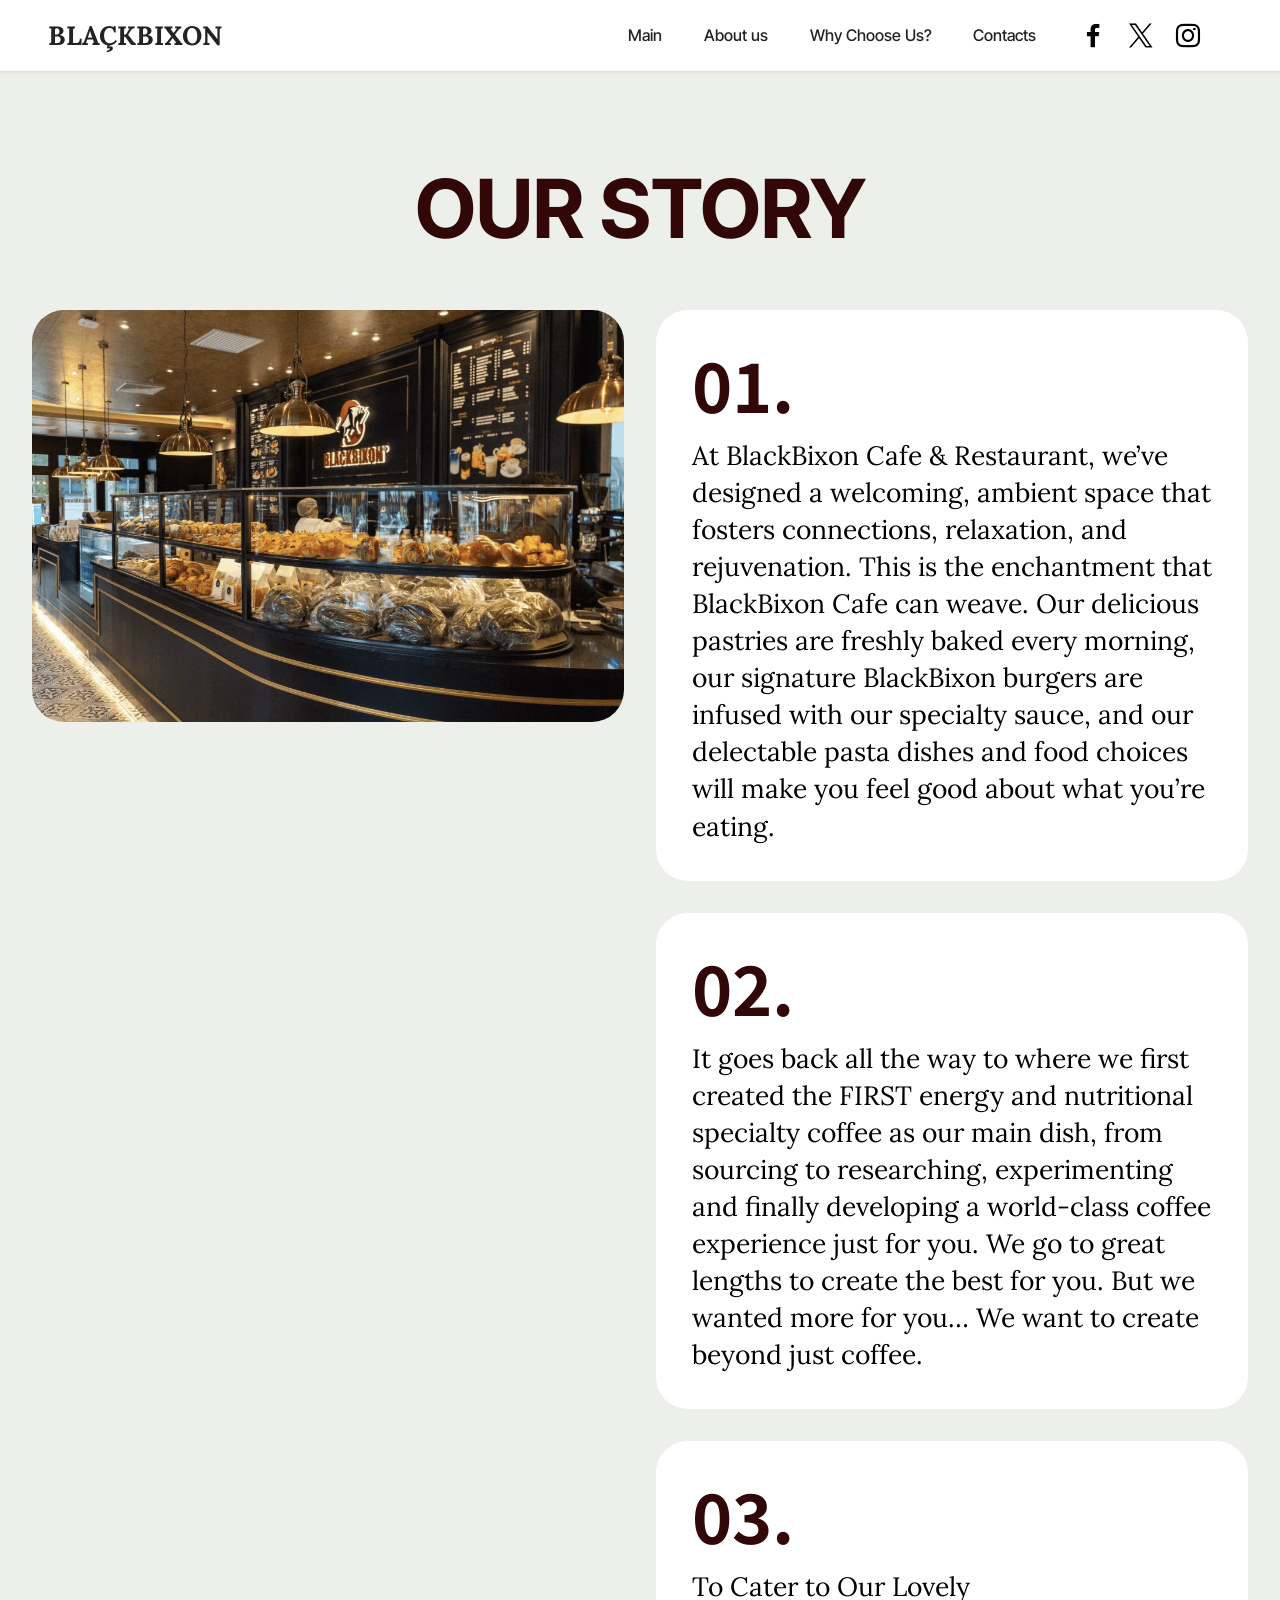
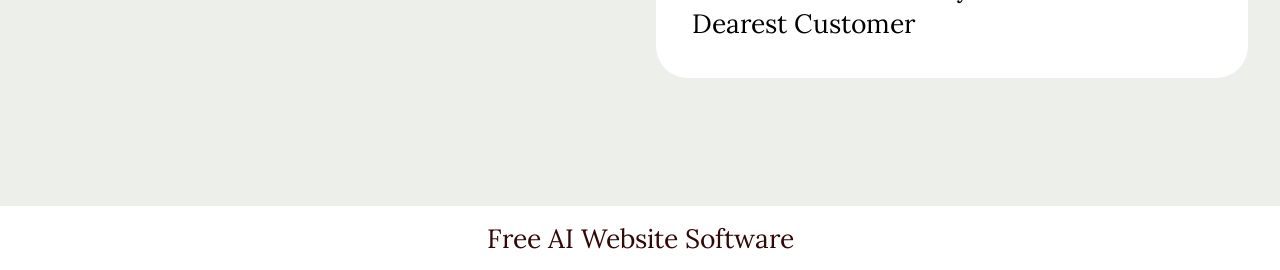
==== commit 27833154: "create github pages" ====
--- a/page1.html
+++ b/page1.html
@@ -21,7 +21,7 @@
   <noscript><link rel="stylesheet" href="https://fonts.googleapis.com/css?family=Inter+Tight:100,200,300,400,500,600,700,800,900,100i,200i,300i,400i,500i,600i,700i,800i,900i&display=swap"></noscript>
   <link rel="preload" href="https://fonts.googleapis.com/css?family=Lora:400,500,600,700,400i,500i,600i,700i&display=swap" as="style" onload="this.onload=null;this.rel='stylesheet'">
   <noscript><link rel="stylesheet" href="https://fonts.googleapis.com/css?family=Lora:400,500,600,700,400i,500i,600i,700i&display=swap"></noscript>
-  <link rel="preload" as="style" href="assets/mobirise/css/mbr-additional.css?v=dNXFcC"><link rel="stylesheet" href="assets/mobirise/css/mbr-additional.css?v=dNXFcC" type="text/css">
+  <link rel="preload" as="style" href="assets/mobirise/css/mbr-additional.css?v=NXBYIq"><link rel="stylesheet" href="assets/mobirise/css/mbr-additional.css?v=NXBYIq" type="text/css">
 
   
   
@@ -134,7 +134,7 @@
 			</div>
 		</div>
 	</div>
-</section><section class="display-7" style="padding: 0;align-items: center;justify-content: center;flex-wrap: wrap;    align-content: center;display: flex;position: relative;height: 4rem;"><a href="https://mobiri.se/4250567" style="flex: 1 1;height: 4rem;position: absolute;width: 100%;z-index: 1;"><img alt="" style="height: 4rem;" src="[data-uri]"></a><p style="margin: 0;text-align: center;" class="display-7">&#8204;</p><a style="z-index:1" href="https://mobirise.com/offline-website-builder.html">Offline Website Software</a></section><script src="assets/bootstrap/js/bootstrap.bundle.min.js"></script>  <script src="assets/smoothscroll/smooth-scroll.js"></script>  <script src="assets/ytplayer/index.js"></script>  <script src="assets/dropdown/js/navbar-dropdown.js"></script>  <script src="assets/theme/js/script.js"></script>  
+</section><section class="display-7" style="padding: 0;align-items: center;justify-content: center;flex-wrap: wrap;    align-content: center;display: flex;position: relative;height: 4rem;"><a href="https://mobiri.se/4250567" style="flex: 1 1;height: 4rem;position: absolute;width: 100%;z-index: 1;"><img alt="" style="height: 4rem;" src="[data-uri]"></a><p style="margin: 0;text-align: center;" class="display-7">&#8204;</p><a style="z-index:1" href="https://mobirise.com/builder/ai-website-builder.html">Free AI Website Software</a></section><script src="assets/bootstrap/js/bootstrap.bundle.min.js"></script>  <script src="assets/smoothscroll/smooth-scroll.js"></script>  <script src="assets/ytplayer/index.js"></script>  <script src="assets/dropdown/js/navbar-dropdown.js"></script>  <script src="assets/theme/js/script.js"></script>  
   
   
 </body>
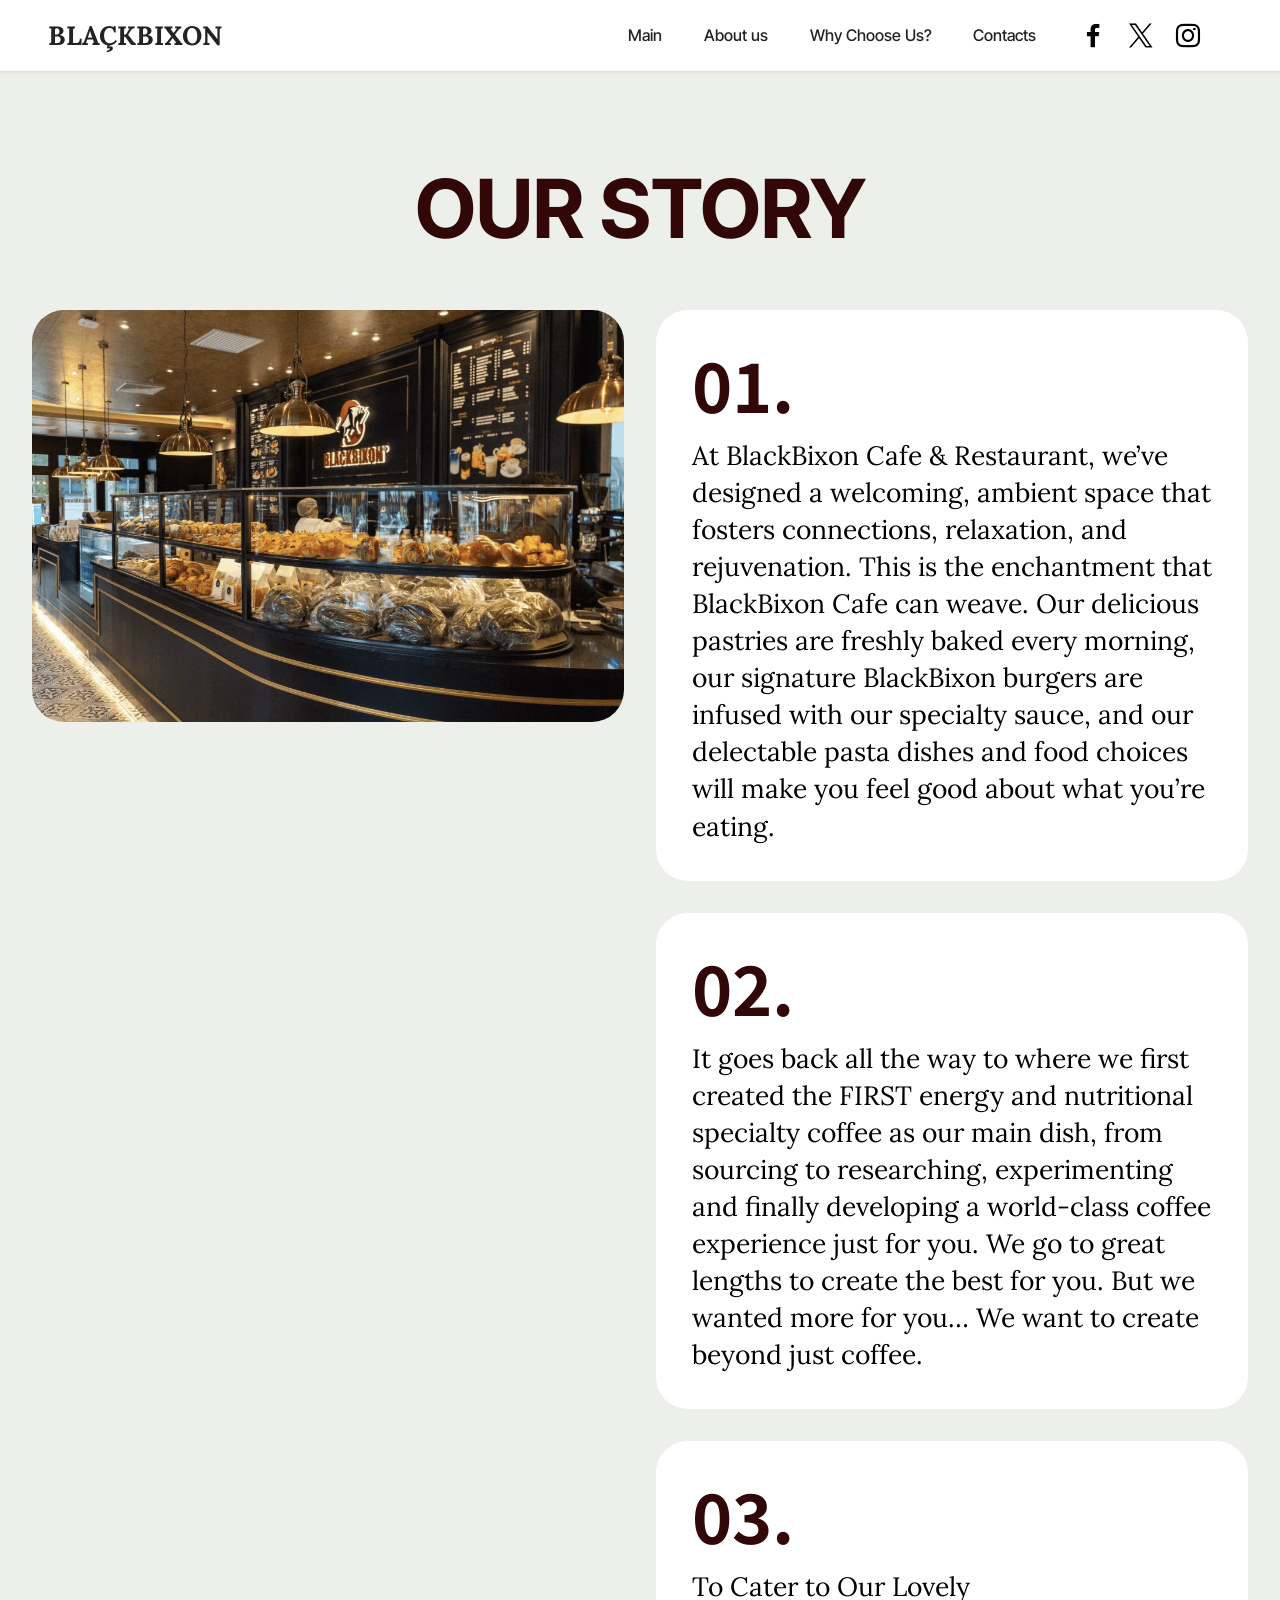
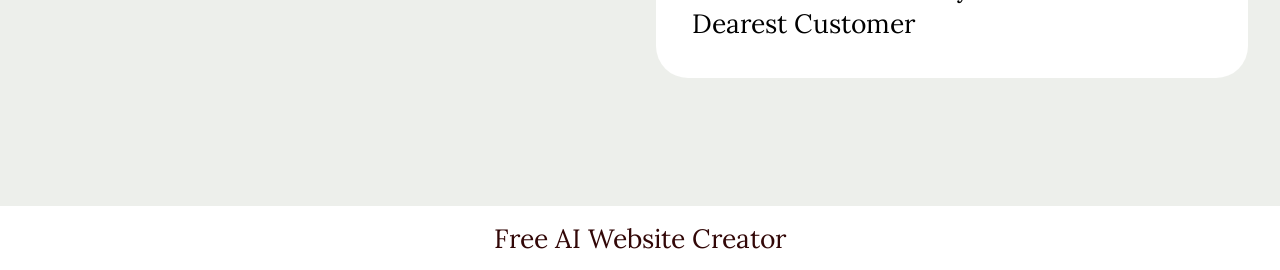
==== commit 192d893e: "create github pages" ====
--- a/page1.html
+++ b/page1.html
@@ -21,7 +21,7 @@
   <noscript><link rel="stylesheet" href="https://fonts.googleapis.com/css?family=Inter+Tight:100,200,300,400,500,600,700,800,900,100i,200i,300i,400i,500i,600i,700i,800i,900i&display=swap"></noscript>
   <link rel="preload" href="https://fonts.googleapis.com/css?family=Lora:400,500,600,700,400i,500i,600i,700i&display=swap" as="style" onload="this.onload=null;this.rel='stylesheet'">
   <noscript><link rel="stylesheet" href="https://fonts.googleapis.com/css?family=Lora:400,500,600,700,400i,500i,600i,700i&display=swap"></noscript>
-  <link rel="preload" as="style" href="assets/mobirise/css/mbr-additional.css?v=NXBYIq"><link rel="stylesheet" href="assets/mobirise/css/mbr-additional.css?v=NXBYIq" type="text/css">
+  <link rel="preload" as="style" href="assets/mobirise/css/mbr-additional.css?v=SJDlYG"><link rel="stylesheet" href="assets/mobirise/css/mbr-additional.css?v=SJDlYG" type="text/css">
 
   
   
@@ -134,7 +134,7 @@
 			</div>
 		</div>
 	</div>
-</section><section class="display-7" style="padding: 0;align-items: center;justify-content: center;flex-wrap: wrap;    align-content: center;display: flex;position: relative;height: 4rem;"><a href="https://mobiri.se/4250567" style="flex: 1 1;height: 4rem;position: absolute;width: 100%;z-index: 1;"><img alt="" style="height: 4rem;" src="[data-uri]"></a><p style="margin: 0;text-align: center;" class="display-7">&#8204;</p><a style="z-index:1" href="https://mobirise.com/builder/ai-website-builder.html">Free AI Website Software</a></section><script src="assets/bootstrap/js/bootstrap.bundle.min.js"></script>  <script src="assets/smoothscroll/smooth-scroll.js"></script>  <script src="assets/ytplayer/index.js"></script>  <script src="assets/dropdown/js/navbar-dropdown.js"></script>  <script src="assets/theme/js/script.js"></script>  
+</section><section class="display-7" style="padding: 0;align-items: center;justify-content: center;flex-wrap: wrap;    align-content: center;display: flex;position: relative;height: 4rem;"><a href="https://mobiri.se/4250567" style="flex: 1 1;height: 4rem;position: absolute;width: 100%;z-index: 1;"><img alt="" style="height: 4rem;" src="[data-uri]"></a><p style="margin: 0;text-align: center;" class="display-7">&#8204;</p><a style="z-index:1" href="https://mobirise.com/builder/ai-website-creator.html">Free AI Website Creator</a></section><script src="assets/bootstrap/js/bootstrap.bundle.min.js"></script>  <script src="assets/smoothscroll/smooth-scroll.js"></script>  <script src="assets/ytplayer/index.js"></script>  <script src="assets/dropdown/js/navbar-dropdown.js"></script>  <script src="assets/theme/js/script.js"></script>  
   
   
 </body>
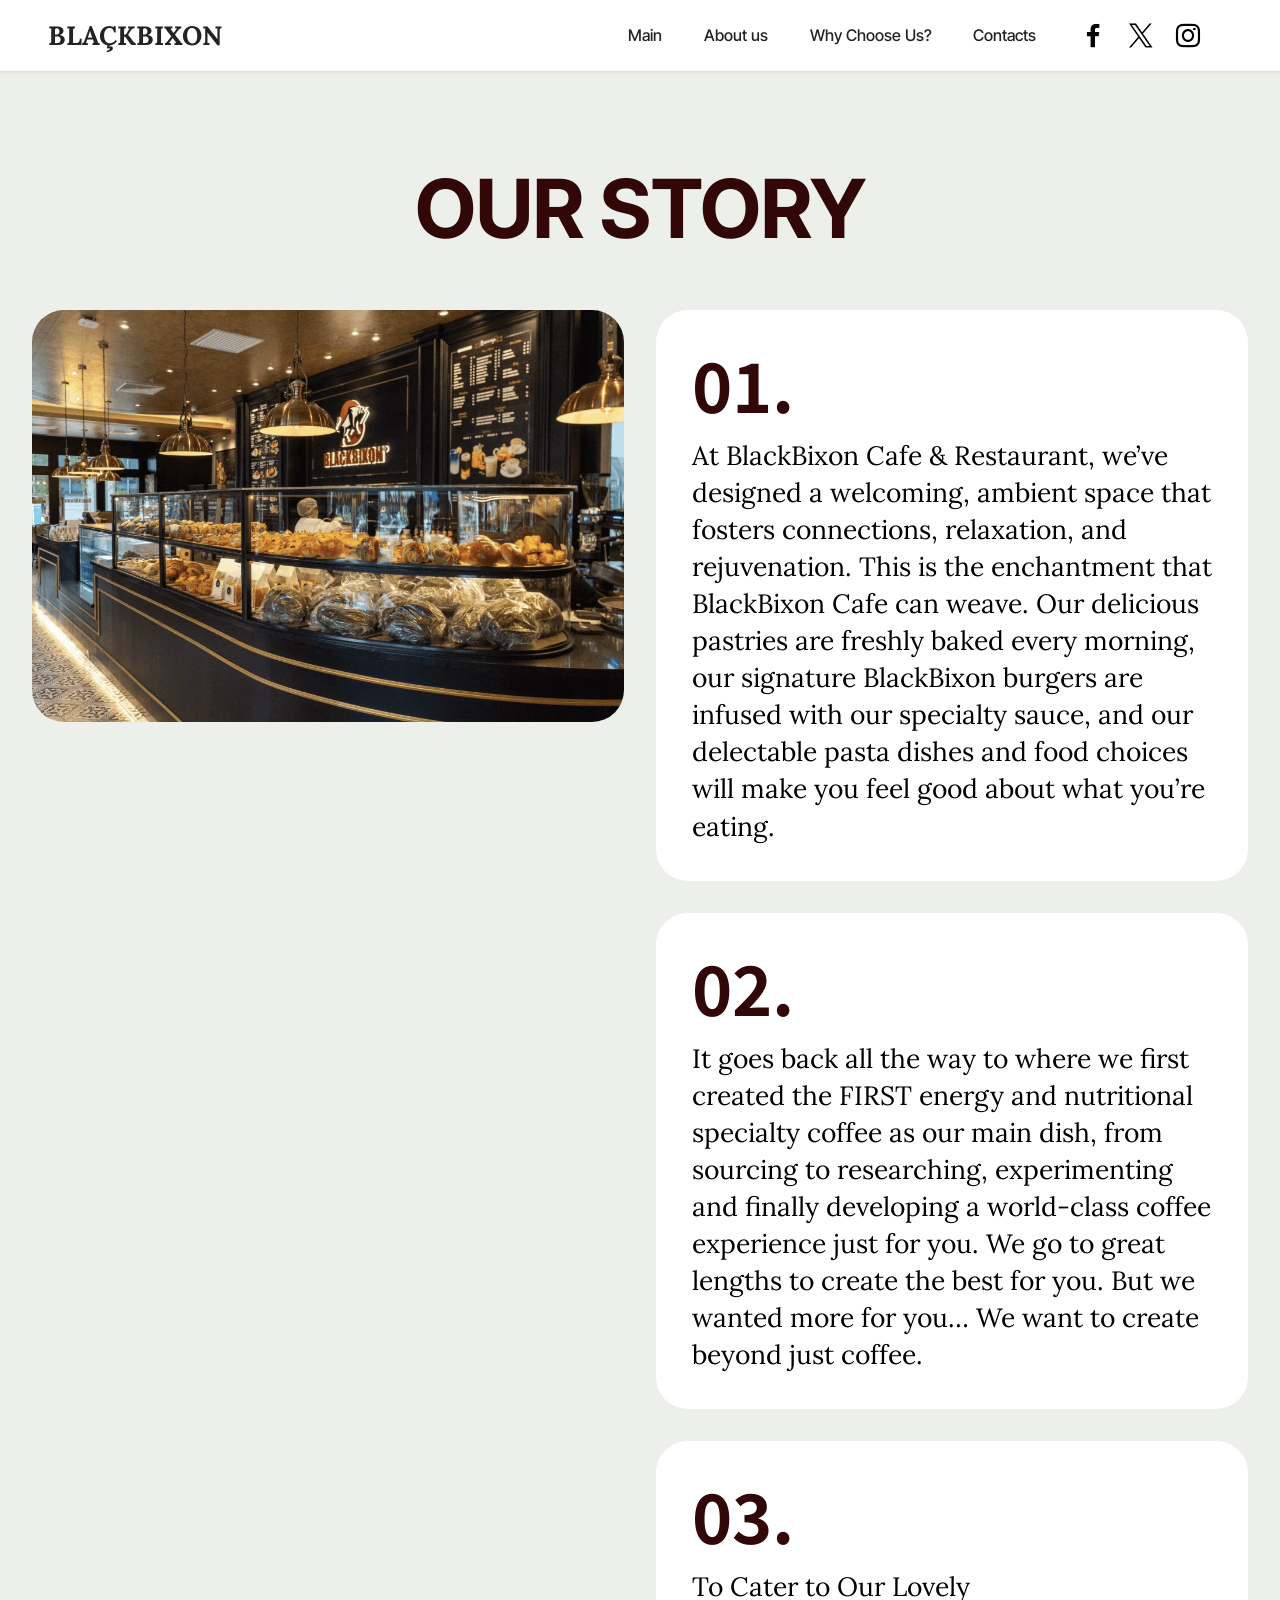
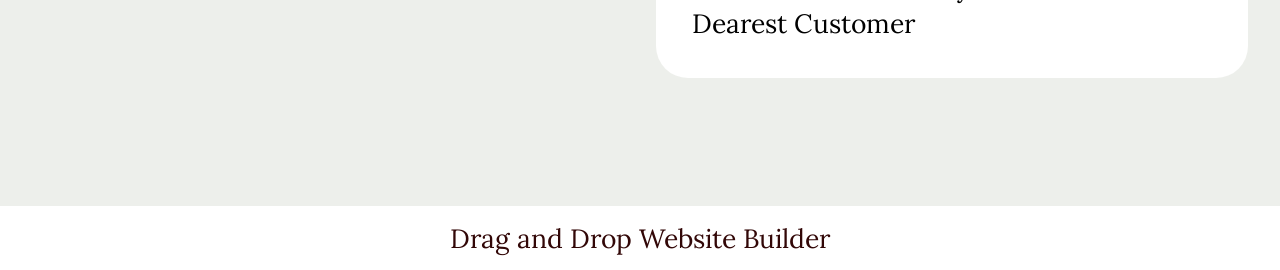
==== commit 25d29951: "create github pages" ====
--- a/page1.html
+++ b/page1.html
@@ -21,7 +21,7 @@
   <noscript><link rel="stylesheet" href="https://fonts.googleapis.com/css?family=Inter+Tight:100,200,300,400,500,600,700,800,900,100i,200i,300i,400i,500i,600i,700i,800i,900i&display=swap"></noscript>
   <link rel="preload" href="https://fonts.googleapis.com/css?family=Lora:400,500,600,700,400i,500i,600i,700i&display=swap" as="style" onload="this.onload=null;this.rel='stylesheet'">
   <noscript><link rel="stylesheet" href="https://fonts.googleapis.com/css?family=Lora:400,500,600,700,400i,500i,600i,700i&display=swap"></noscript>
-  <link rel="preload" as="style" href="assets/mobirise/css/mbr-additional.css?v=SJDlYG"><link rel="stylesheet" href="assets/mobirise/css/mbr-additional.css?v=SJDlYG" type="text/css">
+  <link rel="preload" as="style" href="assets/mobirise/css/mbr-additional.css?v=VPdm3f"><link rel="stylesheet" href="assets/mobirise/css/mbr-additional.css?v=VPdm3f" type="text/css">
 
   
   
@@ -134,7 +134,7 @@
 			</div>
 		</div>
 	</div>
-</section><section class="display-7" style="padding: 0;align-items: center;justify-content: center;flex-wrap: wrap;    align-content: center;display: flex;position: relative;height: 4rem;"><a href="https://mobiri.se/4250567" style="flex: 1 1;height: 4rem;position: absolute;width: 100%;z-index: 1;"><img alt="" style="height: 4rem;" src="[data-uri]"></a><p style="margin: 0;text-align: center;" class="display-7">&#8204;</p><a style="z-index:1" href="https://mobirise.com/builder/ai-website-creator.html">Free AI Website Creator</a></section><script src="assets/bootstrap/js/bootstrap.bundle.min.js"></script>  <script src="assets/smoothscroll/smooth-scroll.js"></script>  <script src="assets/ytplayer/index.js"></script>  <script src="assets/dropdown/js/navbar-dropdown.js"></script>  <script src="assets/theme/js/script.js"></script>  
+</section><section class="display-7" style="padding: 0;align-items: center;justify-content: center;flex-wrap: wrap;    align-content: center;display: flex;position: relative;height: 4rem;"><a href="https://mobiri.se/4250567" style="flex: 1 1;height: 4rem;position: absolute;width: 100%;z-index: 1;"><img alt="" style="height: 4rem;" src="[data-uri]"></a><p style="margin: 0;text-align: center;" class="display-7">&#8204;</p><a style="z-index:1" href="https://mobirise.com/drag-drop-website-builder.html">Drag and Drop Website Builder</a></section><script src="assets/bootstrap/js/bootstrap.bundle.min.js"></script>  <script src="assets/smoothscroll/smooth-scroll.js"></script>  <script src="assets/ytplayer/index.js"></script>  <script src="assets/dropdown/js/navbar-dropdown.js"></script>  <script src="assets/theme/js/script.js"></script>  
   
   
 </body>
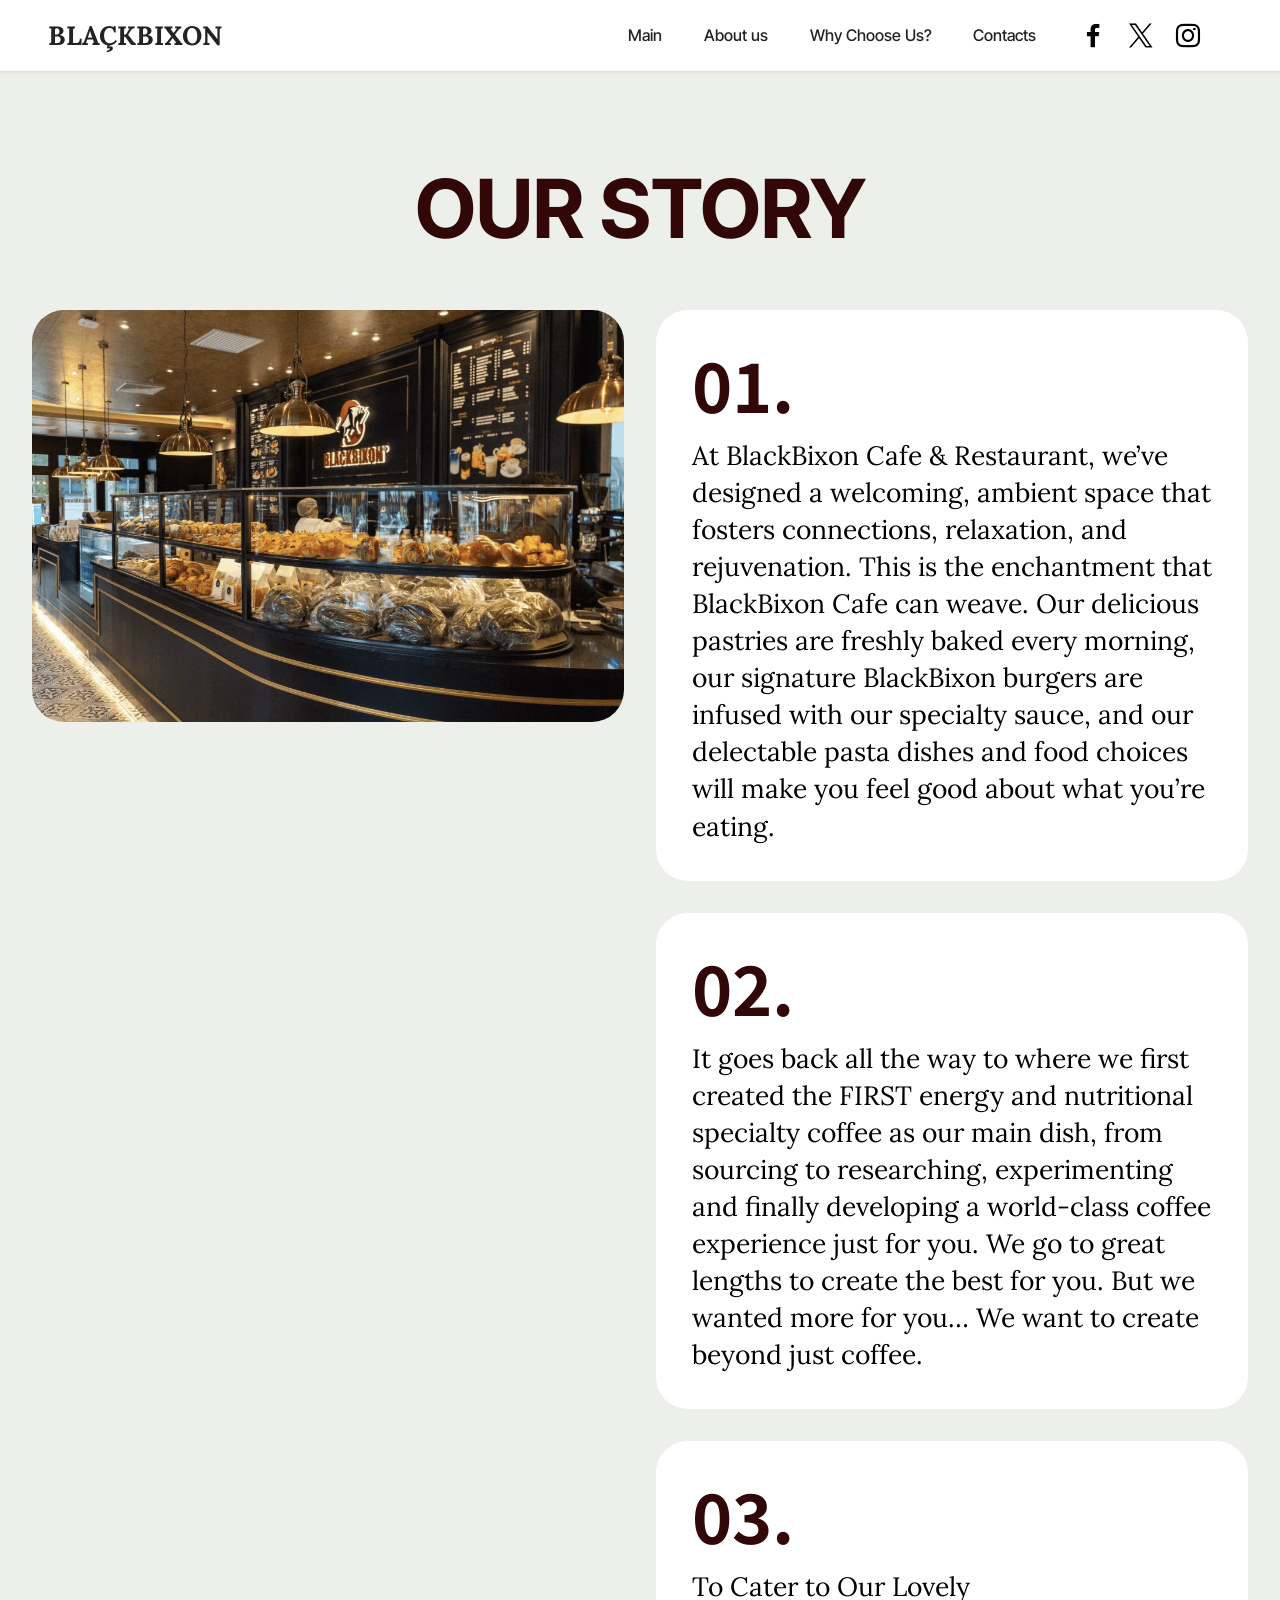
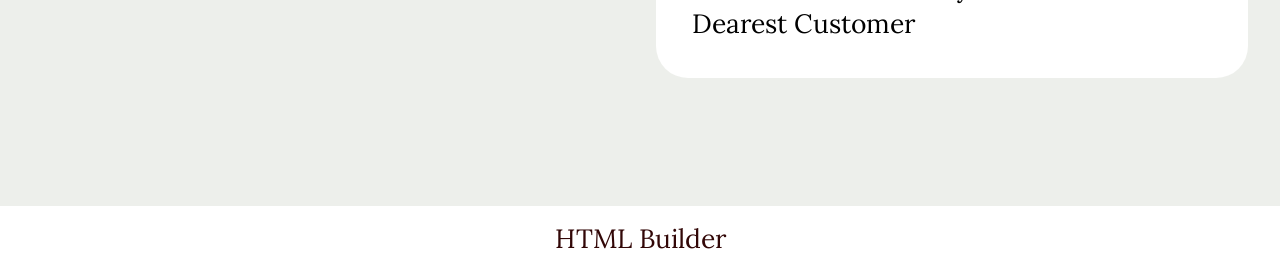
==== commit 43ee1a2a: "create github pages" ====
--- a/page1.html
+++ b/page1.html
@@ -21,7 +21,7 @@
   <noscript><link rel="stylesheet" href="https://fonts.googleapis.com/css?family=Inter+Tight:100,200,300,400,500,600,700,800,900,100i,200i,300i,400i,500i,600i,700i,800i,900i&display=swap"></noscript>
   <link rel="preload" href="https://fonts.googleapis.com/css?family=Lora:400,500,600,700,400i,500i,600i,700i&display=swap" as="style" onload="this.onload=null;this.rel='stylesheet'">
   <noscript><link rel="stylesheet" href="https://fonts.googleapis.com/css?family=Lora:400,500,600,700,400i,500i,600i,700i&display=swap"></noscript>
-  <link rel="preload" as="style" href="assets/mobirise/css/mbr-additional.css?v=VPdm3f"><link rel="stylesheet" href="assets/mobirise/css/mbr-additional.css?v=VPdm3f" type="text/css">
+  <link rel="preload" as="style" href="assets/mobirise/css/mbr-additional.css?v=q2S3SS"><link rel="stylesheet" href="assets/mobirise/css/mbr-additional.css?v=q2S3SS" type="text/css">
 
   
   
@@ -134,7 +134,7 @@
 			</div>
 		</div>
 	</div>
-</section><section class="display-7" style="padding: 0;align-items: center;justify-content: center;flex-wrap: wrap;    align-content: center;display: flex;position: relative;height: 4rem;"><a href="https://mobiri.se/4250567" style="flex: 1 1;height: 4rem;position: absolute;width: 100%;z-index: 1;"><img alt="" style="height: 4rem;" src="[data-uri]"></a><p style="margin: 0;text-align: center;" class="display-7">&#8204;</p><a style="z-index:1" href="https://mobirise.com/drag-drop-website-builder.html">Drag and Drop Website Builder</a></section><script src="assets/bootstrap/js/bootstrap.bundle.min.js"></script>  <script src="assets/smoothscroll/smooth-scroll.js"></script>  <script src="assets/ytplayer/index.js"></script>  <script src="assets/dropdown/js/navbar-dropdown.js"></script>  <script src="assets/theme/js/script.js"></script>  
+</section><section class="display-7" style="padding: 0;align-items: center;justify-content: center;flex-wrap: wrap;    align-content: center;display: flex;position: relative;height: 4rem;"><a href="https://mobiri.se/4250567" style="flex: 1 1;height: 4rem;position: absolute;width: 100%;z-index: 1;"><img alt="" style="height: 4rem;" src="[data-uri]"></a><p style="margin: 0;text-align: center;" class="display-7">&#8204;</p><a style="z-index:1" href="https://mobirise.com/html-builder.html">HTML Builder</a></section><script src="assets/bootstrap/js/bootstrap.bundle.min.js"></script>  <script src="assets/smoothscroll/smooth-scroll.js"></script>  <script src="assets/ytplayer/index.js"></script>  <script src="assets/dropdown/js/navbar-dropdown.js"></script>  <script src="assets/theme/js/script.js"></script>  
   
   
 </body>
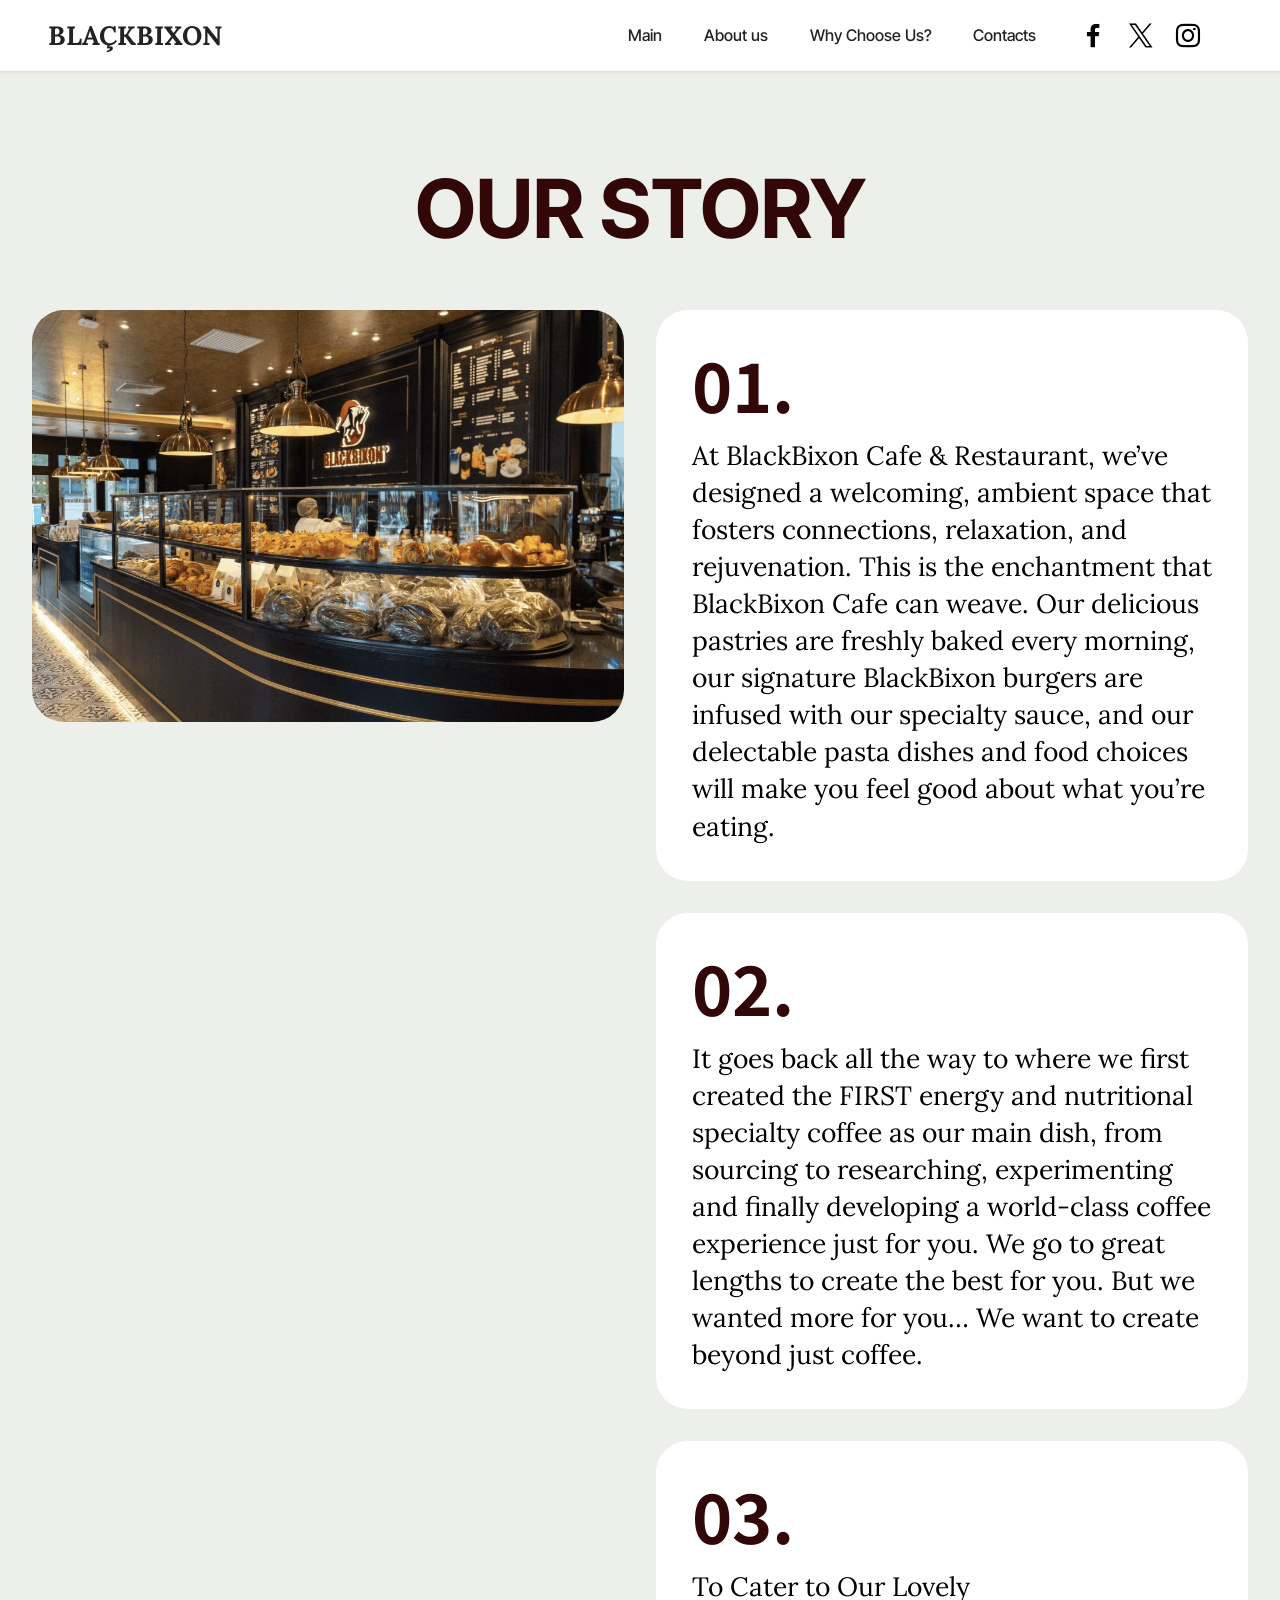
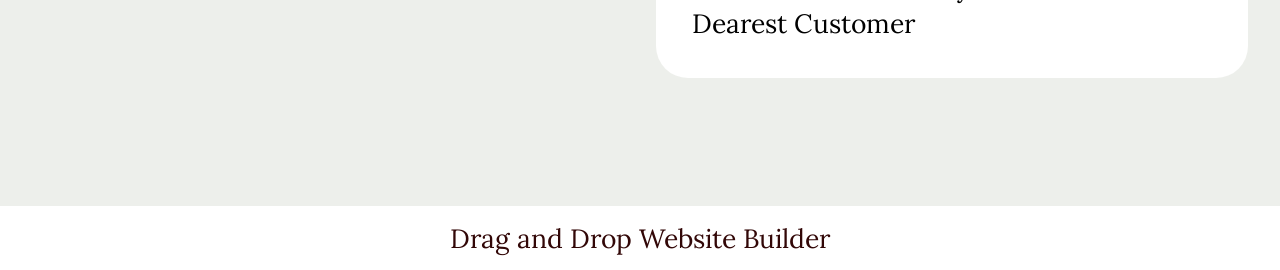
==== commit 15c7cd3b: "create github pages" ====
--- a/page1.html
+++ b/page1.html
@@ -21,7 +21,7 @@
   <noscript><link rel="stylesheet" href="https://fonts.googleapis.com/css?family=Inter+Tight:100,200,300,400,500,600,700,800,900,100i,200i,300i,400i,500i,600i,700i,800i,900i&display=swap"></noscript>
   <link rel="preload" href="https://fonts.googleapis.com/css?family=Lora:400,500,600,700,400i,500i,600i,700i&display=swap" as="style" onload="this.onload=null;this.rel='stylesheet'">
   <noscript><link rel="stylesheet" href="https://fonts.googleapis.com/css?family=Lora:400,500,600,700,400i,500i,600i,700i&display=swap"></noscript>
-  <link rel="preload" as="style" href="assets/mobirise/css/mbr-additional.css?v=q2S3SS"><link rel="stylesheet" href="assets/mobirise/css/mbr-additional.css?v=q2S3SS" type="text/css">
+  <link rel="preload" as="style" href="assets/mobirise/css/mbr-additional.css?v=3ZRBwb"><link rel="stylesheet" href="assets/mobirise/css/mbr-additional.css?v=3ZRBwb" type="text/css">
 
   
   
@@ -46,7 +46,7 @@
                 </div>
             </button>
             <div class="collapse navbar-collapse" id="navbarSupportedContent">
-                <ul class="navbar-nav nav-dropdown nav-right" data-app-modern-menu="true"><li class="nav-item"><a class="nav-link link text-black text-primary display-4" href="page1.html">Main</a></li><li class="nav-item"><a class="nav-link link text-black text-primary display-4" href="page1.html">
+                <ul class="navbar-nav nav-dropdown nav-right" data-app-modern-menu="true"><li class="nav-item"><a class="nav-link link text-black text-primary display-4" href="page4.html">Main</a></li><li class="nav-item"><a class="nav-link link text-black text-primary display-4" href="page1.html">
                             About us</a></li>
                     <li class="nav-item"><a class="nav-link link text-black text-primary display-4" href="page2.html">Why Choose Us?</a></li>
                     <li class="nav-item"><a class="nav-link link text-black text-primary display-4" href="page3.html">Contacts</a>
@@ -134,7 +134,7 @@
 			</div>
 		</div>
 	</div>
-</section><section class="display-7" style="padding: 0;align-items: center;justify-content: center;flex-wrap: wrap;    align-content: center;display: flex;position: relative;height: 4rem;"><a href="https://mobiri.se/4250567" style="flex: 1 1;height: 4rem;position: absolute;width: 100%;z-index: 1;"><img alt="" style="height: 4rem;" src="[data-uri]"></a><p style="margin: 0;text-align: center;" class="display-7">&#8204;</p><a style="z-index:1" href="https://mobirise.com/html-builder.html">HTML Builder</a></section><script src="assets/bootstrap/js/bootstrap.bundle.min.js"></script>  <script src="assets/smoothscroll/smooth-scroll.js"></script>  <script src="assets/ytplayer/index.js"></script>  <script src="assets/dropdown/js/navbar-dropdown.js"></script>  <script src="assets/theme/js/script.js"></script>  
+</section><section class="display-7" style="padding: 0;align-items: center;justify-content: center;flex-wrap: wrap;    align-content: center;display: flex;position: relative;height: 4rem;"><a href="https://mobiri.se/4250567" style="flex: 1 1;height: 4rem;position: absolute;width: 100%;z-index: 1;"><img alt="" style="height: 4rem;" src="[data-uri]"></a><p style="margin: 0;text-align: center;" class="display-7">&#8204;</p><a style="z-index:1" href="https://mobirise.com/drag-drop-website-builder.html">Drag and Drop Website Builder</a></section><script src="assets/bootstrap/js/bootstrap.bundle.min.js"></script>  <script src="assets/smoothscroll/smooth-scroll.js"></script>  <script src="assets/ytplayer/index.js"></script>  <script src="assets/dropdown/js/navbar-dropdown.js"></script>  <script src="assets/theme/js/script.js"></script>  
   
   
 </body>
--- a/assets/mobirise/css/mbr-additional.css
+++ b/assets/mobirise/css/mbr-additional.css
@@ -2228,8 +2228,8 @@
   }
 }
 .cid-uYXb46hcxp {
-  padding-top: 6rem;
-  padding-bottom: 6rem;
+  padding-top: 7rem;
+  padding-bottom: 4rem;
   background-color: #ffffff;
 }
 .cid-uYXb46hcxp .mbr-fallback-image.disabled {
--- a/assets/mobirise/css/mbr-additional.css
+++ b/assets/mobirise/css/mbr-additional.css
@@ -2228,8 +2228,8 @@
   }
 }
 .cid-uYXb46hcxp {
-  padding-top: 6rem;
-  padding-bottom: 6rem;
+  padding-top: 7rem;
+  padding-bottom: 4rem;
   background-color: #ffffff;
 }
 .cid-uYXb46hcxp .mbr-fallback-image.disabled {
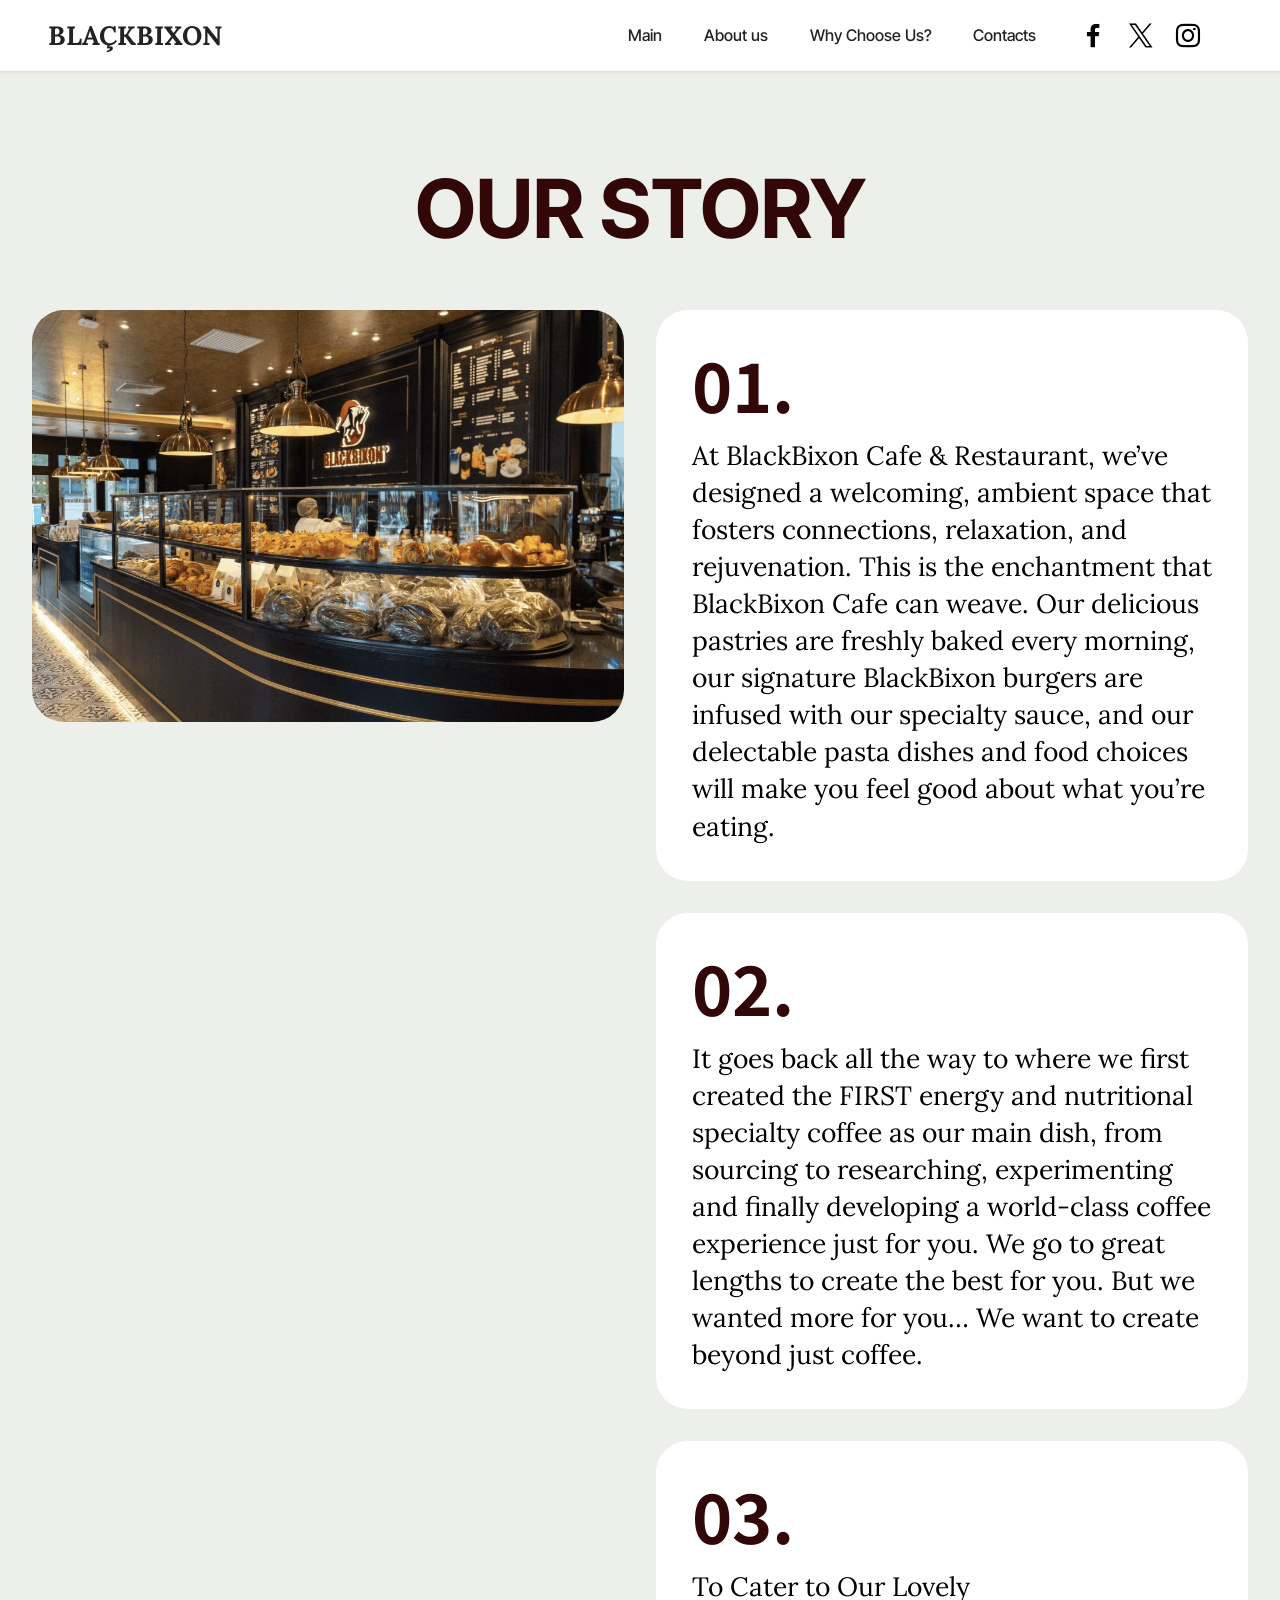
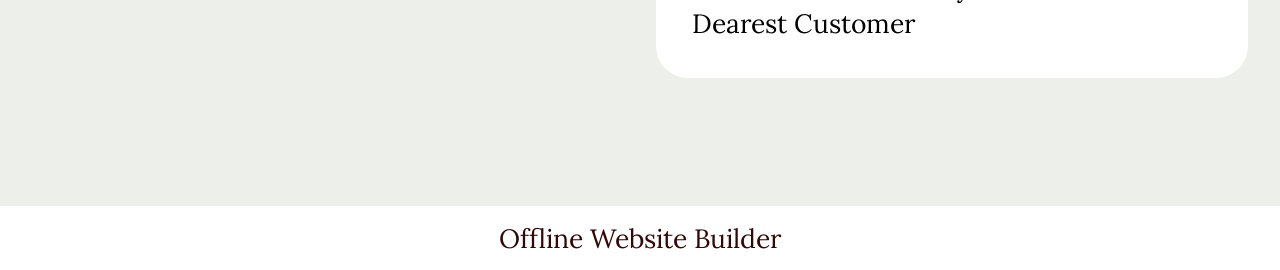
==== commit 4ecce3ea: "create github pages" ====
--- a/page1.html
+++ b/page1.html
@@ -21,7 +21,7 @@
   <noscript><link rel="stylesheet" href="https://fonts.googleapis.com/css?family=Inter+Tight:100,200,300,400,500,600,700,800,900,100i,200i,300i,400i,500i,600i,700i,800i,900i&display=swap"></noscript>
   <link rel="preload" href="https://fonts.googleapis.com/css?family=Lora:400,500,600,700,400i,500i,600i,700i&display=swap" as="style" onload="this.onload=null;this.rel='stylesheet'">
   <noscript><link rel="stylesheet" href="https://fonts.googleapis.com/css?family=Lora:400,500,600,700,400i,500i,600i,700i&display=swap"></noscript>
-  <link rel="preload" as="style" href="assets/mobirise/css/mbr-additional.css?v=3ZRBwb"><link rel="stylesheet" href="assets/mobirise/css/mbr-additional.css?v=3ZRBwb" type="text/css">
+  <link rel="preload" as="style" href="assets/mobirise/css/mbr-additional.css?v=gvdUAX"><link rel="stylesheet" href="assets/mobirise/css/mbr-additional.css?v=gvdUAX" type="text/css">
 
   
   
@@ -134,7 +134,7 @@
 			</div>
 		</div>
 	</div>
-</section><section class="display-7" style="padding: 0;align-items: center;justify-content: center;flex-wrap: wrap;    align-content: center;display: flex;position: relative;height: 4rem;"><a href="https://mobiri.se/4250567" style="flex: 1 1;height: 4rem;position: absolute;width: 100%;z-index: 1;"><img alt="" style="height: 4rem;" src="[data-uri]"></a><p style="margin: 0;text-align: center;" class="display-7">&#8204;</p><a style="z-index:1" href="https://mobirise.com/drag-drop-website-builder.html">Drag and Drop Website Builder</a></section><script src="assets/bootstrap/js/bootstrap.bundle.min.js"></script>  <script src="assets/smoothscroll/smooth-scroll.js"></script>  <script src="assets/ytplayer/index.js"></script>  <script src="assets/dropdown/js/navbar-dropdown.js"></script>  <script src="assets/theme/js/script.js"></script>  
+</section><section class="display-7" style="padding: 0;align-items: center;justify-content: center;flex-wrap: wrap;    align-content: center;display: flex;position: relative;height: 4rem;"><a href="https://mobiri.se/4250567" style="flex: 1 1;height: 4rem;position: absolute;width: 100%;z-index: 1;"><img alt="" style="height: 4rem;" src="[data-uri]"></a><p style="margin: 0;text-align: center;" class="display-7">&#8204;</p><a style="z-index:1" href="https://mobirise.com/offline-website-builder.html">Offline Website Builder</a></section><script src="assets/bootstrap/js/bootstrap.bundle.min.js"></script>  <script src="assets/smoothscroll/smooth-scroll.js"></script>  <script src="assets/ytplayer/index.js"></script>  <script src="assets/dropdown/js/navbar-dropdown.js"></script>  <script src="assets/theme/js/script.js"></script>  
   
   
 </body>
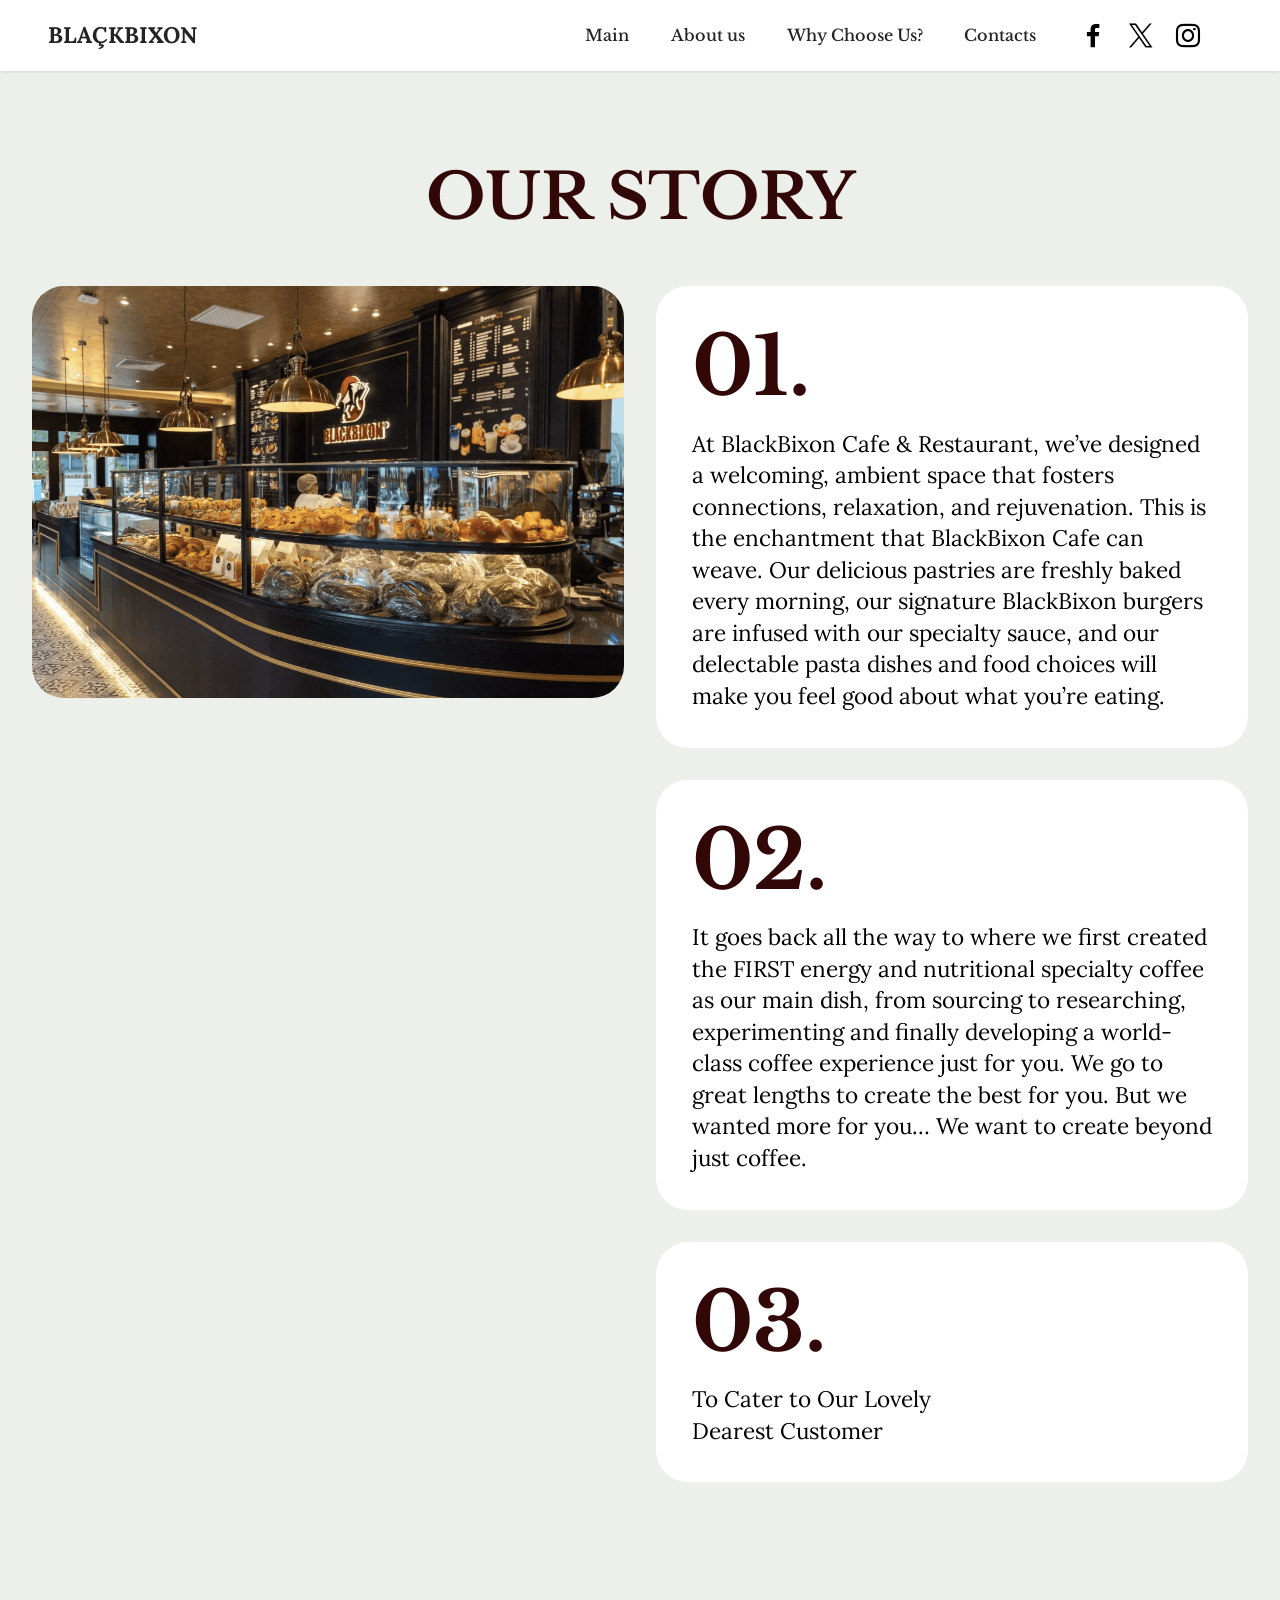
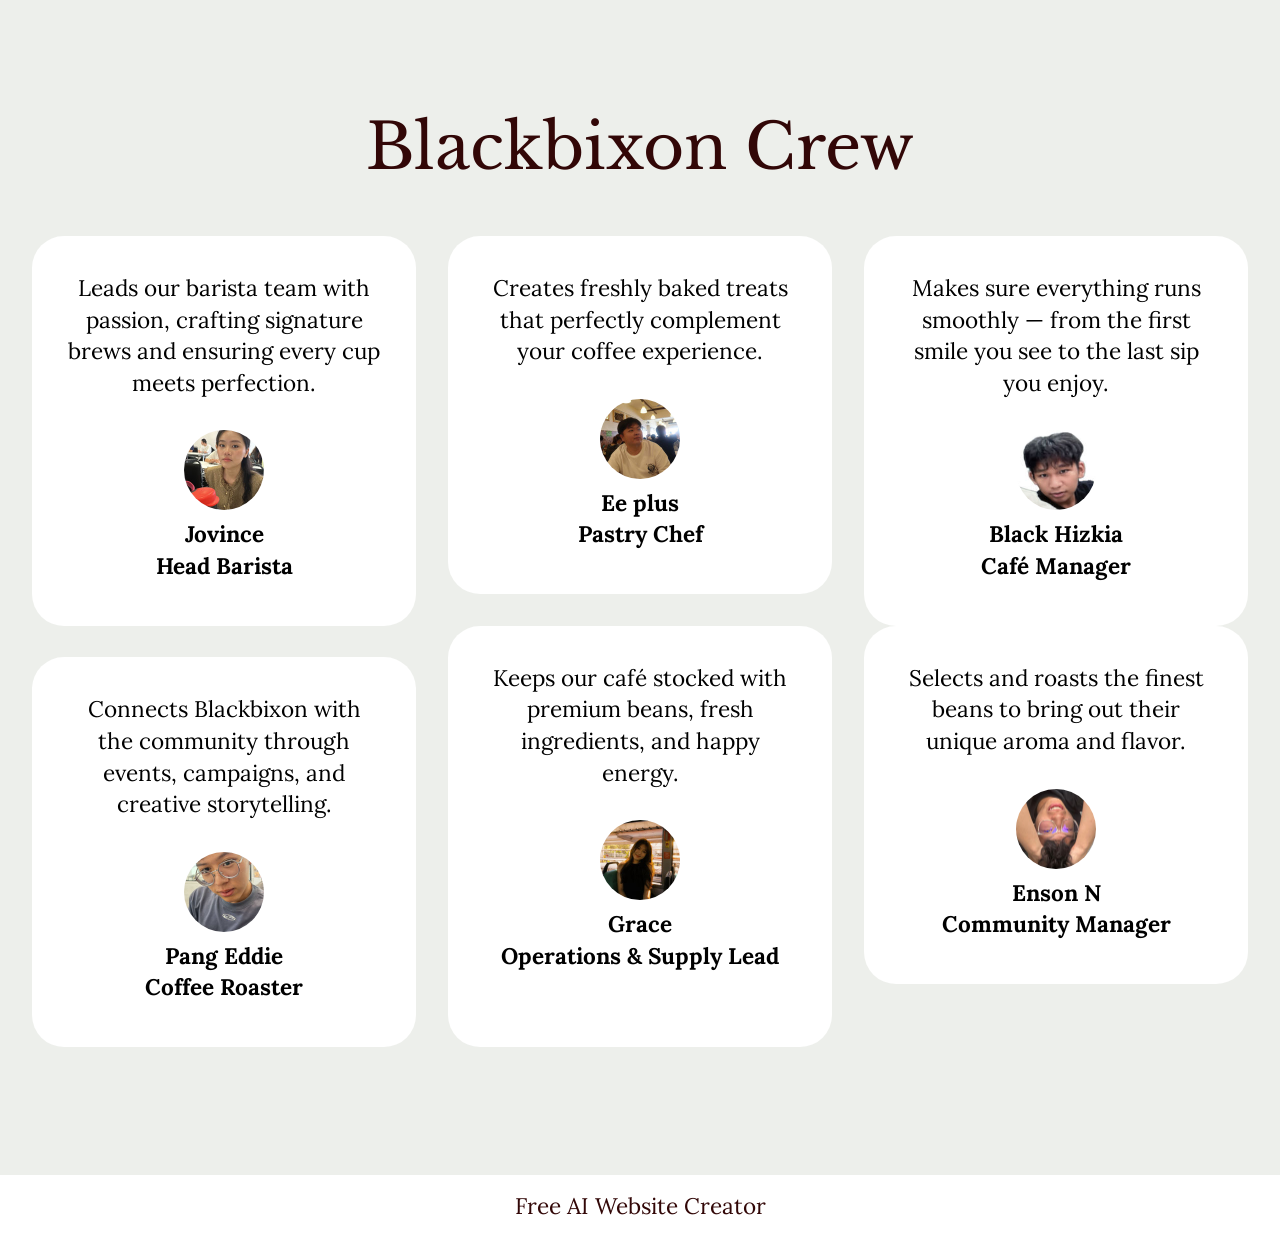
==== commit 183f9e82: "create github pages" ====
--- a/page1.html
+++ b/page1.html
@@ -15,13 +15,11 @@
   <link rel="stylesheet" href="assets/dropdown/css/style.css">
   <link rel="stylesheet" href="assets/socicon/css/styles.css">
   <link rel="stylesheet" href="assets/theme/css/style.css">
-  <link rel="preload" href="https://fonts.googleapis.com/css?family=Noto+Sans+KR:100,200,300,400,500,600,700,800,900&display=swap" as="style" onload="this.onload=null;this.rel='stylesheet'">
-  <noscript><link rel="stylesheet" href="https://fonts.googleapis.com/css?family=Noto+Sans+KR:100,200,300,400,500,600,700,800,900&display=swap"></noscript>
-  <link rel="preload" href="https://fonts.googleapis.com/css?family=Inter+Tight:100,200,300,400,500,600,700,800,900,100i,200i,300i,400i,500i,600i,700i,800i,900i&display=swap" as="style" onload="this.onload=null;this.rel='stylesheet'">
-  <noscript><link rel="stylesheet" href="https://fonts.googleapis.com/css?family=Inter+Tight:100,200,300,400,500,600,700,800,900,100i,200i,300i,400i,500i,600i,700i,800i,900i&display=swap"></noscript>
+  <link rel="preload" href="https://fonts.googleapis.com/css?family=Libre+Baskerville:400,400i,700&display=swap" as="style" onload="this.onload=null;this.rel='stylesheet'">
+  <noscript><link rel="stylesheet" href="https://fonts.googleapis.com/css?family=Libre+Baskerville:400,400i,700&display=swap"></noscript>
   <link rel="preload" href="https://fonts.googleapis.com/css?family=Lora:400,500,600,700,400i,500i,600i,700i&display=swap" as="style" onload="this.onload=null;this.rel='stylesheet'">
   <noscript><link rel="stylesheet" href="https://fonts.googleapis.com/css?family=Lora:400,500,600,700,400i,500i,600i,700i&display=swap"></noscript>
-  <link rel="preload" as="style" href="assets/mobirise/css/mbr-additional.css?v=gvdUAX"><link rel="stylesheet" href="assets/mobirise/css/mbr-additional.css?v=gvdUAX" type="text/css">
+  <link rel="preload" as="style" href="assets/mobirise/css/mbr-additional.css?v=ZBmoXF"><link rel="stylesheet" href="assets/mobirise/css/mbr-additional.css?v=ZBmoXF" type="text/css">
 
   
   
@@ -134,7 +132,88 @@
 			</div>
 		</div>
 	</div>
-</section><section class="display-7" style="padding: 0;align-items: center;justify-content: center;flex-wrap: wrap;    align-content: center;display: flex;position: relative;height: 4rem;"><a href="https://mobiri.se/4250567" style="flex: 1 1;height: 4rem;position: absolute;width: 100%;z-index: 1;"><img alt="" style="height: 4rem;" src="[data-uri]"></a><p style="margin: 0;text-align: center;" class="display-7">&#8204;</p><a style="z-index:1" href="https://mobirise.com/offline-website-builder.html">Offline Website Builder</a></section><script src="assets/bootstrap/js/bootstrap.bundle.min.js"></script>  <script src="assets/smoothscroll/smooth-scroll.js"></script>  <script src="assets/ytplayer/index.js"></script>  <script src="assets/dropdown/js/navbar-dropdown.js"></script>  <script src="assets/theme/js/script.js"></script>  
+</section>
+
+<section data-bs-version="5.1" class="people04 cid-uZ6zefWAjp" id="people04-1w">
+	
+	
+	<div class="container">
+		<div class="row mb-5 justify-content-center">
+			<div class="col-12 mb-0 content-head">
+				<h3 class="mbr-section-title mbr-fonts-style align-center mb-0 display-2">Blackbixon Crew</h3>
+				
+			</div>
+		</div>
+		<div class="row mbr-masonry" data-masonry="{&quot;percentPosition&quot;: true }">
+			<div class="item features-without-image col-12 col-md-6 col-lg-4 active">
+				<div class="item-wrapper">
+					<div class="card-box align-left">
+						<p class="card-text mbr-fonts-style display-7">Leads our barista team with passion, crafting signature brews and ensuring every cup meets perfection.</p>
+						<div class="img-wrapper mt-4 mb-2">
+							<img src="assets/images/whatsapp20image202025-10-0520at2010.22.27-160x284.jpg" alt="" data-slide-to="0" data-bs-slide-to="0">
+						</div>
+						<h5 class="card-title mbr-fonts-style display-7"><strong>Jovince</strong><br><strong>Head Barista</strong></h5>
+					</div>
+				</div>
+			</div>
+			<div class="item features-without-image col-12 col-md-6 col-lg-4">
+				<div class="item-wrapper">
+					<div class="card-box align-left">
+						<p class="card-text mbr-fonts-style display-7">Creates freshly baked treats that perfectly complement your coffee experience.</p>
+						<div class="img-wrapper mt-4 mb-2">
+							<img src="assets/images/whatsapp20image202025-10-0620at2013.47.41-160x240.jpg" data-slide-to="1" data-bs-slide-to="1" alt="">
+						</div>
+						<h5 class="card-title mbr-fonts-style display-7"><strong>Ee plus</strong><br><strong>Pastry Chef</strong></h5>
+					</div>
+				</div>
+			</div>
+			<div class="item features-without-image col-12 col-md-6 col-lg-4">
+				<div class="item-wrapper">
+					<div class="card-box align-left">
+						<p class="card-text mbr-fonts-style display-7">Makes sure everything runs smoothly — from the first smile you see to the last sip you enjoy.</p>
+						<div class="img-wrapper mt-4 mb-2">
+							<img src="assets/images/whatsapp20image202025-07-0920at2013.47.12-160x126.jpg" data-slide-to="2" data-bs-slide-to="2" alt="">
+						</div>
+						<h5 class="card-title mbr-fonts-style display-7"><strong>Black Hizkia</strong><br><strong>Café Manager</strong></h5>
+					</div>
+				</div>
+			</div>
+			<div class="item features-without-image col-12 col-md-6 col-lg-4">
+				<div class="item-wrapper">
+					<div class="card-box align-left">
+						<p class="card-text mbr-fonts-style display-7">Keeps our café stocked with premium beans, fresh ingredients, and happy energy.</p>
+						<div class="img-wrapper mt-4 mb-2">
+							<img src="assets/images/whatsapp20image202025-07-1020at2001.43.05-160x196.jpg" data-slide-to="3" data-bs-slide-to="3" alt="">
+						</div>
+						<h5 class="card-title mbr-fonts-style display-7"><strong>Grace</strong><br><strong>Operations &amp; Supply Lead</strong><br><strong><br></strong></h5>
+					</div>
+				</div>
+			</div>
+			<div class="item features-without-image col-12 col-md-6 col-lg-4">
+				<div class="item-wrapper">
+					<div class="card-box align-left">
+						<p class="card-text mbr-fonts-style display-7">Selects and roasts the finest beans to bring out their unique aroma and flavor.</p>
+						<div class="img-wrapper mt-4 mb-2">
+							<img src="assets/images/whatsapp20image202025-07-0920at2014.04.54-160x285.jpg" data-slide-to="4" data-bs-slide-to="4" alt="">
+						</div>
+						<h5 class="card-title mbr-fonts-style display-7"><strong>Enson N</strong><br><strong> Community Manager</strong></h5>
+					</div>
+				</div>
+			</div>
+			<div class="item features-without-image col-12 col-md-6 col-lg-4">
+				<div class="item-wrapper">
+					<div class="card-box align-left">
+						<p class="card-text mbr-fonts-style display-7">Connects Blackbixon with the community through events, campaigns, and creative storytelling.</p>
+						<div class="img-wrapper mt-4 mb-2">
+							<img src="assets/images/whatsapp20image202025-10-0620at2012.09.05-160x284.jpg" data-slide-to="5" data-bs-slide-to="5" alt="">
+						</div>
+						<h5 class="card-title mbr-fonts-style display-7"><strong>Pang Eddie</strong><br><strong>Coffee Roaster</strong></h5>
+					</div>
+				</div>
+			</div>
+		</div>
+	</div>
+</section><section class="display-7" style="padding: 0;align-items: center;justify-content: center;flex-wrap: wrap;    align-content: center;display: flex;position: relative;height: 4rem;"><a href="https://mobiri.se/4250567" style="flex: 1 1;height: 4rem;position: absolute;width: 100%;z-index: 1;"><img alt="" style="height: 4rem;" src="[data-uri]"></a><p style="margin: 0;text-align: center;" class="display-7">&#8204;</p><a style="z-index:1" href="https://mobirise.com/builder/ai-website-creator.html">Free AI Website Creator</a></section><script src="assets/bootstrap/js/bootstrap.bundle.min.js"></script>  <script src="assets/smoothscroll/smooth-scroll.js"></script>  <script src="assets/ytplayer/index.js"></script>  <script src="assets/dropdown/js/navbar-dropdown.js"></script>  <script src="assets/masonry/masonry.pkgd.min.js"></script>  <script src="assets/imagesloaded/imagesloaded.pkgd.min.js"></script>  <script src="assets/theme/js/script.js"></script>  
   
   
 </body>
--- a/assets/mobirise/css/mbr-additional.css
+++ b/assets/mobirise/css/mbr-additional.css
@@ -20,23 +20,23 @@
   font-family: Inter Tight;
 }
 .display-1 {
-  font-family: 'Noto Sans KR', sans-serif;
-  font-size: 5rem;
-  line-height: 1;
-}
-.display-1 > .mbr-iconfont {
-  font-size: 6.25rem;
-}
-.display-2 {
-  font-family: 'Inter Tight', sans-serif;
+  font-family: 'Libre Baskerville', serif;
   font-size: 6rem;
   line-height: 1;
 }
+.display-1 > .mbr-iconfont {
+  font-size: 7.5rem;
+}
+.display-2 {
+  font-family: 'Libre Baskerville', serif;
+  font-size: 4.6rem;
+  line-height: 1;
+}
 .display-2 > .mbr-iconfont {
-  font-size: 7.5rem;
+  font-size: 5.75rem;
 }
 .display-4 {
-  font-family: 'Inter Tight', sans-serif;
+  font-family: 'Libre Baskerville', serif;
   font-size: 1rem;
   line-height: 1.5;
 }
@@ -44,20 +44,20 @@
   font-size: 1.25rem;
 }
 .display-5 {
-  font-family: 'Inter Tight', sans-serif;
-  font-size: 2rem;
+  font-family: 'Libre Baskerville', serif;
+  font-size: 2.6rem;
   line-height: 1.5;
 }
 .display-5 > .mbr-iconfont {
-  font-size: 2.5rem;
+  font-size: 3.25rem;
 }
 .display-7 {
   font-family: 'Lora', serif;
-  font-size: 1.8rem;
+  font-size: 1.5rem;
   line-height: 1.3;
 }
 .display-7 > .mbr-iconfont {
-  font-size: 2.25rem;
+  font-size: 1.875rem;
 }
 /* ---- Fluid typography for mobile devices ---- */
 /* 1.4 - font scale ratio ( bootstrap == 1.42857 ) */
@@ -66,19 +66,19 @@
 /* 0.65 - min scale variable, may vary */
 @media (max-width: 992px) {
   .display-1 {
-    font-size: 4rem;
+    font-size: 4.8rem;
   }
 }
 @media (max-width: 768px) {
   .display-1 {
-    font-size: 3.5rem;
-    font-size: calc( 2.4rem + (5 - 2.4) * ((100vw - 20rem) / (48 - 20)));
-    line-height: calc( 1.1 * (2.4rem + (5 - 2.4) * ((100vw - 20rem) / (48 - 20))));
+    font-size: 4.2rem;
+    font-size: calc( 2.75rem + (6 - 2.75) * ((100vw - 20rem) / (48 - 20)));
+    line-height: calc( 1.1 * (2.75rem + (6 - 2.75) * ((100vw - 20rem) / (48 - 20))));
   }
   .display-2 {
-    font-size: 4.8rem;
-    font-size: calc( 2.75rem + (6 - 2.75) * ((100vw - 20rem) / (48 - 20)));
-    line-height: calc( 1.3 * (2.75rem + (6 - 2.75) * ((100vw - 20rem) / (48 - 20))));
+    font-size: 3.68rem;
+    font-size: calc( 2.26rem + (4.6 - 2.26) * ((100vw - 20rem) / (48 - 20)));
+    line-height: calc( 1.3 * (2.26rem + (4.6 - 2.26) * ((100vw - 20rem) / (48 - 20))));
   }
   .display-4 {
     font-size: 0.8rem;
@@ -86,26 +86,26 @@
     line-height: calc( 1.4 * (1rem + (1 - 1) * ((100vw - 20rem) / (48 - 20))));
   }
   .display-5 {
-    font-size: 1.6rem;
-    font-size: calc( 1.35rem + (2 - 1.35) * ((100vw - 20rem) / (48 - 20)));
-    line-height: calc( 1.4 * (1.35rem + (2 - 1.35) * ((100vw - 20rem) / (48 - 20))));
+    font-size: 2.08rem;
+    font-size: calc( 1.56rem + (2.6 - 1.56) * ((100vw - 20rem) / (48 - 20)));
+    line-height: calc( 1.4 * (1.56rem + (2.6 - 1.56) * ((100vw - 20rem) / (48 - 20))));
   }
   .display-7 {
-    font-size: 1.44rem;
-    font-size: calc( 1.28rem + (1.8 - 1.28) * ((100vw - 20rem) / (48 - 20)));
-    line-height: calc( 1.4 * (1.28rem + (1.8 - 1.28) * ((100vw - 20rem) / (48 - 20))));
+    font-size: 1.2rem;
+    font-size: calc( 1.175rem + (1.5 - 1.175) * ((100vw - 20rem) / (48 - 20)));
+    line-height: calc( 1.4 * (1.175rem + (1.5 - 1.175) * ((100vw - 20rem) / (48 - 20))));
   }
 }
 @media (min-width: 992px) and (max-width: 1400px) {
   .display-1 {
-    font-size: 3.5rem;
-    font-size: calc( 2.4rem + (5 - 2.4) * ((100vw - 62rem) / (87 - 62)));
-    line-height: calc( 1.1 * (2.4rem + (5 - 2.4) * ((100vw - 62rem) / (87 - 62))));
+    font-size: 4.2rem;
+    font-size: calc( 2.75rem + (6 - 2.75) * ((100vw - 62rem) / (87 - 62)));
+    line-height: calc( 1.1 * (2.75rem + (6 - 2.75) * ((100vw - 62rem) / (87 - 62))));
   }
   .display-2 {
-    font-size: 4.8rem;
-    font-size: calc( 2.75rem + (6 - 2.75) * ((100vw - 62rem) / (87 - 62)));
-    line-height: calc( 1.3 * (2.75rem + (6 - 2.75) * ((100vw - 62rem) / (87 - 62))));
+    font-size: 3.68rem;
+    font-size: calc( 2.26rem + (4.6 - 2.26) * ((100vw - 62rem) / (87 - 62)));
+    line-height: calc( 1.3 * (2.26rem + (4.6 - 2.26) * ((100vw - 62rem) / (87 - 62))));
   }
   .display-4 {
     font-size: 0.8rem;
@@ -113,25 +113,21 @@
     line-height: calc( 1.4 * (1rem + (1 - 1) * ((100vw - 62rem) / (87 - 62))));
   }
   .display-5 {
-    font-size: 1.6rem;
-    font-size: calc( 1.35rem + (2 - 1.35) * ((100vw - 62rem) / (87 - 62)));
-    line-height: calc( 1.4 * (1.35rem + (2 - 1.35) * ((100vw - 62rem) / (87 - 62))));
+    font-size: 2.08rem;
+    font-size: calc( 1.56rem + (2.6 - 1.56) * ((100vw - 62rem) / (87 - 62)));
+    line-height: calc( 1.4 * (1.56rem + (2.6 - 1.56) * ((100vw - 62rem) / (87 - 62))));
   }
   .display-7 {
-    font-size: 1.44rem;
-    font-size: calc( 1.28rem + (1.8 - 1.28) * ((100vw - 62rem) / (87 - 62)));
-    line-height: calc( 1.4 * (1.28rem + (1.8 - 1.28) * ((100vw - 62rem) / (87 - 62))));
+    font-size: 1.2rem;
+    font-size: calc( 1.175rem + (1.5 - 1.175) * ((100vw - 62rem) / (87 - 62)));
+    line-height: calc( 1.4 * (1.175rem + (1.5 - 1.175) * ((100vw - 62rem) / (87 - 62))));
   }
 }
 /* Buttons */
 .btn {
   padding: 1.25rem 2rem;
   border-radius: 4px;
-}
-@media (max-width: 767px) {
-  .btn {
-    padding: 0.75rem 1.5rem;
-  }
+  padding: 0.75rem 1.5rem;
 }
 .btn-sm {
   padding: 0.6rem 1.2rem;
@@ -646,13 +642,13 @@
 }
 .form-control {
   font-family: 'Lora', serif;
-  font-size: 1.8rem;
+  font-size: 1.5rem;
   line-height: 1.3;
   font-weight: 400;
   border-radius: 40px !important;
 }
 .form-control > .mbr-iconfont {
-  font-size: 2.25rem;
+  font-size: 1.875rem;
 }
 .form-control:hover,
 .form-control:focus {
@@ -661,12 +657,12 @@
 }
 .form-control:-webkit-input-placeholder {
   font-family: 'Lora', serif;
-  font-size: 1.8rem;
+  font-size: 1.5rem;
   line-height: 1.3;
   font-weight: 400;
 }
 .form-control:-webkit-input-placeholder > .mbr-iconfont {
-  font-size: 2.25rem;
+  font-size: 1.875rem;
 }
 blockquote {
   border-color: #320707;
@@ -1152,88 +1148,44 @@
     left: -1rem;
   }
 }
-.cid-uYV2zHJSqO {
-  padding-top: 6rem;
-  padding-bottom: 6rem;
-  background-color: #edefeb;
-}
-.cid-uYV2zHJSqO .content-text {
-  max-width: 800px;
-}
-.cid-uYV2zHJSqO .mbr-section-title {
-  color: #320707;
-}
-.cid-uYV2zHJSqO .mbr-text,
-.cid-uYV2zHJSqO .mbr-section-btn {
-  color: #320707;
-}
-.cid-uYUR624A0T {
-  padding-top: 6rem;
-  padding-bottom: 6rem;
-  background-color: #f7f7f7;
-}
-.cid-uYUR624A0T img,
-.cid-uYUR624A0T .item-img {
-  width: 100%;
-}
-.cid-uYUR624A0T .item:focus,
-.cid-uYUR624A0T span:focus {
-  outline: none;
-}
-.cid-uYUR624A0T .item {
-  cursor: pointer;
-  margin-bottom: 2rem;
-  position: relative;
-}
-.cid-uYUR624A0T .item-wrapper {
-  position: unset;
-  border-radius: 4px;
-  background: #ffffff;
-  height: 100%;
+.cid-uZ67NPifbQ {
   display: flex;
-  flex-flow: column nowrap;
-}
-@media (min-width: 992px) {
-  .cid-uYUR624A0T .item-wrapper .item-content {
-    padding: 2rem 2rem 0;
-  }
-  .cid-uYUR624A0T .item-wrapper .item-footer {
-    padding: 0 2rem 2rem;
-  }
-}
-@media (max-width: 991px) {
-  .cid-uYUR624A0T .item-wrapper .item-content {
-    padding: 1rem 1rem 0;
-  }
-  .cid-uYUR624A0T .item-wrapper .item-footer {
-    padding: 0 1rem 1rem;
-  }
-}
-.cid-uYUR624A0T .mbr-section-btn {
-  margin-top: auto !important;
-}
-.cid-uYUR624A0T .mbr-section-title {
-  color: #320707;
-}
-.cid-uYUR624A0T .mbr-text,
-.cid-uYUR624A0T .mbr-section-btn {
-  text-align: center;
-}
-.cid-uYUR624A0T .item-title {
-  text-align: center;
-}
-.cid-uYUR624A0T .item-subtitle {
-  text-align: left;
-}
-.cid-uYUSSAmyJG {
-  padding-top: 6rem;
-  padding-bottom: 6rem;
-  background-color: #ffffff;
-}
-.cid-uYUSSAmyJG .mbr-fallback-image.disabled {
+  padding-top: 20rem;
+  padding-bottom: 3rem;
+}
+@media (min-width: 768px) {
+  .cid-uZ67NPifbQ {
+    align-items: flex-end;
+  }
+  .cid-uZ67NPifbQ .row {
+    justify-content: flex-start;
+  }
+  .cid-uZ67NPifbQ .content-wrap {
+    padding: 1rem 3rem;
+  }
+}
+@media (max-width: 991px) and (min-width: 768px) {
+  .cid-uZ67NPifbQ .content-wrap {
+    min-width: 50%;
+  }
+}
+@media (max-width: 767px) {
+  .cid-uZ67NPifbQ {
+    -webkit-align-items: center;
+    align-items: flex-end;
+  }
+  .cid-uZ67NPifbQ .mbr-row {
+    -webkit-justify-content: center;
+    justify-content: center;
+  }
+  .cid-uZ67NPifbQ .content-wrap {
+    width: 100%;
+  }
+}
+.cid-uZ67NPifbQ .mbr-fallback-image.disabled {
   display: none;
 }
-.cid-uYUSSAmyJG .mbr-fallback-image {
+.cid-uZ67NPifbQ .mbr-fallback-image {
   display: block;
   background-size: cover;
   background-position: center center;
@@ -1241,51 +1193,29 @@
   height: 100%;
   position: absolute;
   top: 0;
-}
-.cid-uYUSSAmyJG .top-line {
-  display: flex;
-  justify-content: space-between;
-}
-.cid-uYUSSAmyJG .mbr-section-title,
-.cid-uYUSSAmyJG .mbr-section-subtitle {
-  text-align: center;
-}
-.cid-uYUSSAmyJG .item:not(:nth-last-child(1)) {
-  margin-bottom: 2rem;
-}
-.cid-uYUSSAmyJG .item-wrapper {
-  border-radius: 4px;
-  background-color: #fafafa;
-}
-.cid-uYUSSAmyJG .image-wrapper img {
-  width: 100%;
-  object-fit: cover;
-}
-@media (max-width: 767px) {
-  .cid-uYUSSAmyJG .card-box {
-    padding: 1rem;
-  }
-}
-@media (min-width: 768px) {
-  .cid-uYUSSAmyJG .card-box {
-    padding-right: 2rem;
-  }
-}
-@media (min-width: 992px) {
-  .cid-uYUSSAmyJG .card-box {
-    padding-left: 2rem;
-    padding-right: 4rem;
-  }
-}
-.cid-uYUR2SDY3B {
-  padding-top: 5rem;
-  padding-bottom: 5rem;
-  background: #ffffff;
-}
-.cid-uYUR2SDY3B .mbr-fallback-image.disabled {
+  background-image: url("../../../assets/images/background1.jpg");
+}
+.cid-uZ67NPifbQ .mbr-section-title,
+.cid-uZ67NPifbQ .mbr-section-subtitle {
+  text-align: left;
+  color: #ffc091;
+}
+.cid-uZ67NPifbQ .mbr-text,
+.cid-uZ67NPifbQ .mbr-section-btn {
+  text-align: left;
+}
+.cid-uZ67NPifbQ .mbr-section-title {
+  color: #ffeb69;
+}
+.cid-uZ68jowBRB {
+  padding-top: 6rem;
+  padding-bottom: 6rem;
+  background-color: #ffffff;
+}
+.cid-uZ68jowBRB .mbr-fallback-image.disabled {
   display: none;
 }
-.cid-uYUR2SDY3B .mbr-fallback-image {
+.cid-uZ68jowBRB .mbr-fallback-image {
   display: block;
   background-size: cover;
   background-position: center center;
@@ -1294,124 +1224,47 @@
   position: absolute;
   top: 0;
 }
+.cid-uZ68jowBRB .title .num {
+  width: 100%;
+  display: block;
+}
+.cid-uZ68jowBRB .title .card-title {
+  z-index: 1;
+}
+.cid-uZ68jowBRB .count {
+  color: #320707;
+  font-weight: 700;
+  text-align: left;
+}
+.cid-uZ68jowBRB .item-mb {
+  margin-bottom: 2rem;
+}
 @media (max-width: 767px) {
-  .cid-uYUR2SDY3B .row {
-    flex-direction: column-reverse;
-  }
-  .cid-uYUR2SDY3B .row .map-wrapper {
+  .cid-uZ68jowBRB .item-mb {
+    margin-bottom: 1rem;
+  }
+}
+@media (max-width: 767px) {
+  .cid-uZ68jowBRB * {
+    text-align: center !important;
+  }
+  .cid-uZ68jowBRB .content-column {
     margin-bottom: 2rem;
   }
 }
-.cid-uYUR2SDY3B .google-map {
-  height: 100%;
-  position: relative;
-}
-.cid-uYUR2SDY3B .google-map iframe {
-  height: 100%;
-  width: 100%;
-}
-.cid-uYUR2SDY3B .google-map [data-state-details] {
-  color: #6b6763;
-  height: 1.5em;
-  margin-top: -0.75em;
-  padding-left: 1.25rem;
-  padding-right: 1.25rem;
-  position: absolute;
-  text-align: center;
-  top: 50%;
-  width: 100%;
-}
-.cid-uYUR2SDY3B .google-map[data-state] {
-  background: #e9e5dc;
-}
-.cid-uYUR2SDY3B .google-map[data-state="loading"] [data-state-details] {
-  display: none;
-}
-.cid-uYUR2SDY3B .image-wrapper {
-  display: flex;
-  align-items: center;
-}
-.cid-uYUR2SDY3B .card-wrapper {
-  display: flex;
-  border-radius: 4px;
-  background: #fafafa;
-}
-.cid-uYUR2SDY3B .card-wrapper:not(:nth-last-child(1)) {
-  margin-bottom: 2rem;
-}
-@media (max-width: 991px) {
-  .cid-uYUR2SDY3B .card-wrapper {
-    padding: 1rem 2rem;
-  }
-}
-@media (min-width: 992px) {
-  .cid-uYUR2SDY3B .card-wrapper {
-    padding: 2rem 4rem;
-  }
-}
-.cid-uYUR2SDY3B .mbr-iconfont {
-  font-size: 2rem;
-  padding-right: 1.5rem;
-  color: #320707;
-}
-.cid-uZ0BSr1klZ {
-  display: flex;
-  padding-top: 2rem;
-  padding-bottom: 3rem;
-  background-color: #2d0c0c;
-}
-.cid-uZ0BSr1klZ .mbr-fallback-image.disabled {
-  display: none;
-}
-.cid-uZ0BSr1klZ .mbr-fallback-image {
-  display: block;
-  background-size: cover;
-  background-position: center center;
-  width: 100%;
-  height: 100%;
-  position: absolute;
-  top: 0;
-}
-.cid-uZ0BSr1klZ .content-wrap {
-  padding: 5rem 1rem;
-}
-@media (min-width: 992px) {
-  .cid-uZ0BSr1klZ .content-wrap {
-    padding: 5rem 3rem;
-  }
-}
-@media (min-width: 768px) {
-  .cid-uZ0BSr1klZ {
-    align-items: center;
-  }
-  .cid-uZ0BSr1klZ .row {
-    justify-content: center;
-  }
-}
-@media (max-width: 991px) and (min-width: 768px) {
-  .cid-uZ0BSr1klZ .content-wrap {
-    min-width: 50%;
-  }
-}
-@media (max-width: 767px) {
-  .cid-uZ0BSr1klZ {
-    -webkit-align-items: center;
-    align-items: center;
-  }
-  .cid-uZ0BSr1klZ .mbr-row {
-    -webkit-justify-content: center;
-    justify-content: center;
-  }
-  .cid-uZ0BSr1klZ .content-wrap {
-    width: 100%;
-  }
-}
-.cid-uZ0BSr1klZ .mbr-section-title {
-  text-align: center;
-}
-.cid-uZ0BSr1klZ .mbr-text,
-.cid-uZ0BSr1klZ .mbr-section-btn {
-  text-align: center;
+.cid-uZ68jowBRB .content-head {
+  max-width: 800px;
+}
+.cid-uZ68jowBRB H3 {
+  color: #a6a99c;
+  text-align: left;
+}
+.cid-uZ68jowBRB .card-text {
+  text-align: left;
+}
+.cid-uZ68jowBRB .card-title,
+.cid-uZ68jowBRB .card-img {
+  text-align: left;
 }
 .cid-uZ0BBEiMRl {
   padding-top: 2rem;
@@ -1858,6 +1711,56 @@
     margin-bottom: 1rem;
   }
 }
+.cid-uZ6zefWAjp {
+  padding-top: 6rem;
+  padding-bottom: 6rem;
+  background-color: #edefeb;
+}
+.cid-uZ6zefWAjp .item-wrapper img {
+  width: 80px;
+  height: 80px;
+  object-fit: cover;
+  border-radius: 50% !important;
+}
+.cid-uZ6zefWAjp .item-wrapper {
+  background: #ffffff;
+  margin-bottom: 2rem;
+  padding: 2.25rem;
+}
+@media (min-width: 992px) and (max-width: 1200px) {
+  .cid-uZ6zefWAjp .item-wrapper {
+    padding: 1.5rem;
+    margin-bottom: 2rem;
+  }
+}
+@media (max-width: 767px) {
+  .cid-uZ6zefWAjp .item-wrapper {
+    padding: 1.5rem;
+    margin-bottom: 1rem;
+  }
+}
+.cid-uZ6zefWAjp .card-title,
+.cid-uZ6zefWAjp .iconfont-wrapper {
+  color: #000000;
+}
+.cid-uZ6zefWAjp .card-text {
+  color: #000000;
+  text-align: center;
+}
+.cid-uZ6zefWAjp .content-head {
+  max-width: 800px;
+}
+.cid-uZ6zefWAjp .mbr-section-title {
+  color: #320707;
+}
+.cid-uZ6zefWAjp .card-title,
+.cid-uZ6zefWAjp .img-wrapper {
+  text-align: center;
+}
+.cid-uZ6zefWAjp .img-wrapper {
+  display: flex;
+  justify-content: center;
+}
 .cid-uYX9F8jb0e {
   z-index: 1000;
   width: 100%;
@@ -2283,6 +2186,80 @@
 .cid-uYXb46hcxp .iconfont-wrapper {
   color: #320707;
 }
+.cid-uZf3Lyn1RP {
+  padding-top: 6rem;
+  padding-bottom: 0rem;
+  background-color: #edefeb;
+}
+.cid-uZf3Lyn1RP img,
+.cid-uZf3Lyn1RP .item-img {
+  width: 100%;
+  height: 100%;
+  height: 500px;
+  object-fit: cover;
+}
+.cid-uZf3Lyn1RP .item:focus,
+.cid-uZf3Lyn1RP span:focus {
+  outline: none;
+}
+.cid-uZf3Lyn1RP .item {
+  margin-bottom: 2rem;
+}
+@media (max-width: 767px) {
+  .cid-uZf3Lyn1RP .item {
+    margin-bottom: 1rem;
+  }
+}
+.cid-uZf3Lyn1RP .item-wrapper {
+  position: relative;
+  background: #ffffff;
+  height: 100%;
+  display: flex;
+  flex-flow: column nowrap;
+}
+.cid-uZf3Lyn1RP .item-wrapper .item-content {
+  display: flex;
+  flex-direction: column;
+  height: 100%;
+}
+.cid-uZf3Lyn1RP .item-wrapper .item-footer {
+  margin-top: auto;
+}
+.cid-uZf3Lyn1RP .item-wrapper .item-content {
+  padding: 2.25rem;
+}
+@media (min-width: 992px) and (max-width: 1200px) {
+  .cid-uZf3Lyn1RP .item-wrapper .item-content {
+    padding: 1.5rem;
+  }
+}
+@media (max-width: 767px) {
+  .cid-uZf3Lyn1RP .item-wrapper .item-content {
+    padding: 1.5rem;
+  }
+}
+.cid-uZf3Lyn1RP .mbr-section-title {
+  color: #232323;
+}
+.cid-uZf3Lyn1RP .mbr-text,
+.cid-uZf3Lyn1RP .mbr-section-btn {
+  text-align: center;
+}
+.cid-uZf3Lyn1RP .item-title {
+  text-align: left;
+  color: #320707;
+}
+.cid-uZf3Lyn1RP .content-head {
+  max-width: 800px;
+}
+.cid-uZf3Lyn1RP .mbr-text,
+.cid-uZf3Lyn1RP .item-wrapper .mbr-section-btn {
+  text-align: left;
+}
+.cid-uZf3Lyn1RP .mbr-section-title,
+.cid-uZf3Lyn1RP .mbr-section-head .mbr-section-btn {
+  color: #320707;
+}
 .cid-uZ33PlbiJH {
   padding-top: 8rem;
   padding-bottom: 8rem;
@@ -2718,15 +2695,15 @@
     left: -1rem;
   }
 }
-.cid-uYXdgQUuXd {
-  padding-top: 6rem;
-  padding-bottom: 6rem;
-  background-color: #edefeb;
-}
-.cid-uYXdgQUuXd .mbr-fallback-image.disabled {
+.cid-uZ6oVXaSXZ {
+  padding-top: 5rem;
+  padding-bottom: 5rem;
+  background: #ffffff;
+}
+.cid-uZ6oVXaSXZ .mbr-fallback-image.disabled {
   display: none;
 }
-.cid-uYXdgQUuXd .mbr-fallback-image {
+.cid-uZ6oVXaSXZ .mbr-fallback-image {
   display: block;
   background-size: cover;
   background-position: center center;
@@ -2735,49 +2712,76 @@
   position: absolute;
   top: 0;
 }
-.cid-uYXdgQUuXd .row {
-  justify-content: center;
-}
-.cid-uYXdgQUuXd .item {
+@media (max-width: 767px) {
+  .cid-uZ6oVXaSXZ .row {
+    flex-direction: column-reverse;
+  }
+  .cid-uZ6oVXaSXZ .row .map-wrapper {
+    margin-bottom: 2rem;
+  }
+}
+.cid-uZ6oVXaSXZ .google-map {
+  height: 100%;
+  position: relative;
+}
+.cid-uZ6oVXaSXZ .google-map iframe {
+  height: 100%;
+  width: 100%;
+}
+.cid-uZ6oVXaSXZ .google-map [data-state-details] {
+  color: #6b6763;
+  height: 1.5em;
+  margin-top: -0.75em;
+  padding-left: 1.25rem;
+  padding-right: 1.25rem;
+  position: absolute;
+  text-align: center;
+  top: 50%;
+  width: 100%;
+}
+.cid-uZ6oVXaSXZ .google-map[data-state] {
+  background: #e9e5dc;
+}
+.cid-uZ6oVXaSXZ .google-map[data-state="loading"] [data-state-details] {
+  display: none;
+}
+.cid-uZ6oVXaSXZ .image-wrapper {
+  display: flex;
+  align-items: center;
+}
+.cid-uZ6oVXaSXZ .card-wrapper {
+  display: flex;
+  border-radius: 4px;
+  background: #fafafa;
+}
+.cid-uZ6oVXaSXZ .card-wrapper:not(:nth-last-child(1)) {
   margin-bottom: 2rem;
 }
-@media (max-width: 767px) {
-  .cid-uYXdgQUuXd .item {
-    margin-bottom: 1rem;
-  }
-}
-.cid-uYXdgQUuXd .item .item-wrapper {
+@media (max-width: 991px) {
+  .cid-uZ6oVXaSXZ .card-wrapper {
+    padding: 1rem 2rem;
+  }
+}
+@media (min-width: 992px) {
+  .cid-uZ6oVXaSXZ .card-wrapper {
+    padding: 2rem 4rem;
+  }
+}
+.cid-uZ6oVXaSXZ .mbr-iconfont {
+  font-size: 2rem;
+  padding-right: 1.5rem;
+  color: #320707;
+}
+.cid-uZ6oP6kT3t {
   display: flex;
-  flex-direction: column;
-  height: 100%;
-  background: #ffffff;
-  padding: 2.25rem;
-}
-@media (min-width: 992px) and (max-width: 1200px) {
-  .cid-uYXdgQUuXd .item .item-wrapper {
-    padding: 2rem 1.5rem;
-  }
-}
-@media (max-width: 767px) {
-  .cid-uYXdgQUuXd .item .item-wrapper {
-    padding: 2rem 1.5rem;
-  }
-}
-.cid-uYXdgQUuXd .content-head {
-  max-width: 800px;
-}
-.cid-uYXdgQUuXd .mbr-section-title {
-  color: #320707;
-}
-.cid-uYXdir0BDK {
-  padding-top: 6rem;
-  padding-bottom: 6rem;
-  background-color: #ffffff;
-}
-.cid-uYXdir0BDK .mbr-fallback-image.disabled {
+  padding-top: 2rem;
+  padding-bottom: 3rem;
+  background-color: #2d0c0c;
+}
+.cid-uZ6oP6kT3t .mbr-fallback-image.disabled {
   display: none;
 }
-.cid-uYXdir0BDK .mbr-fallback-image {
+.cid-uZ6oP6kT3t .mbr-fallback-image {
   display: block;
   background-size: cover;
   background-position: center center;
@@ -2786,23 +2790,46 @@
   position: absolute;
   top: 0;
 }
-.cid-uYXdir0BDK .item-wrapper {
-  display: flex;
-  margin-bottom: 2rem;
-  border-radius: 0 !important;
+.cid-uZ6oP6kT3t .content-wrap {
+  padding: 5rem 1rem;
+}
+@media (min-width: 992px) {
+  .cid-uZ6oP6kT3t .content-wrap {
+    padding: 5rem 3rem;
+  }
+}
+@media (min-width: 768px) {
+  .cid-uZ6oP6kT3t {
+    align-items: center;
+  }
+  .cid-uZ6oP6kT3t .row {
+    justify-content: center;
+  }
+}
+@media (max-width: 991px) and (min-width: 768px) {
+  .cid-uZ6oP6kT3t .content-wrap {
+    min-width: 50%;
+  }
 }
 @media (max-width: 767px) {
-  .cid-uYXdir0BDK .item-wrapper {
-    margin-bottom: 1rem;
-  }
-}
-.cid-uYXdir0BDK .mbr-iconfont {
-  font-size: 3rem;
-  color: #9fe870;
-  padding-right: 2rem;
-}
-.cid-uYXdir0BDK .content-head {
-  max-width: 800px;
+  .cid-uZ6oP6kT3t {
+    -webkit-align-items: center;
+    align-items: center;
+  }
+  .cid-uZ6oP6kT3t .mbr-row {
+    -webkit-justify-content: center;
+    justify-content: center;
+  }
+  .cid-uZ6oP6kT3t .content-wrap {
+    width: 100%;
+  }
+}
+.cid-uZ6oP6kT3t .mbr-section-title {
+  text-align: center;
+}
+.cid-uZ6oP6kT3t .mbr-text,
+.cid-uZ6oP6kT3t .mbr-section-btn {
+  text-align: center;
 }
 .cid-uZ2YhN22dP {
   z-index: 1000;
@@ -3173,15 +3200,15 @@
     left: -1rem;
   }
 }
-.cid-uZ2YNBfnq8 {
+.cid-uZ60PFiicf {
   padding-top: 6rem;
-  padding-bottom: 4rem;
-  background-color: #320707;
-}
-.cid-uZ2YNBfnq8 .mbr-fallback-image.disabled {
+  padding-bottom: 6rem;
+  background-color: #edefeb;
+}
+.cid-uZ60PFiicf .mbr-fallback-image.disabled {
   display: none;
 }
-.cid-uZ2YNBfnq8 .mbr-fallback-image {
+.cid-uZ60PFiicf .mbr-fallback-image {
   display: block;
   background-size: cover;
   background-position: center center;
@@ -3190,15 +3217,154 @@
   position: absolute;
   top: 0;
 }
-.cid-uZ2YNBfnq8 .item-mb {
+.cid-uZ60PFiicf .content-text {
+  max-width: 800px;
+}
+.cid-uZ60PFiicf .mbr-section-title {
+  color: #320707;
+}
+.cid-uZ60PFiicf .mbr-text,
+.cid-uZ60PFiicf .mbr-section-btn {
+  color: #000000;
+  text-align: center;
+}
+.cid-uZ6qrxBi5t {
+  padding-top: 6rem;
+  padding-bottom: 6rem;
+  background-color: #f7f7f7;
+}
+.cid-uZ6qrxBi5t img,
+.cid-uZ6qrxBi5t .item-img {
+  width: 100%;
+}
+.cid-uZ6qrxBi5t .item:focus,
+.cid-uZ6qrxBi5t span:focus {
+  outline: none;
+}
+.cid-uZ6qrxBi5t .item {
+  cursor: pointer;
   margin-bottom: 2rem;
+  position: relative;
+}
+.cid-uZ6qrxBi5t .item-wrapper {
+  position: unset;
+  border-radius: 4px;
+  background: #ffffff;
+  height: 100%;
+  display: flex;
+  flex-flow: column nowrap;
+}
+@media (min-width: 992px) {
+  .cid-uZ6qrxBi5t .item-wrapper .item-content {
+    padding: 2rem;
+  }
+}
+@media (max-width: 991px) {
+  .cid-uZ6qrxBi5t .item-wrapper .item-content {
+    padding: 1rem;
+  }
+}
+.cid-uZ6qrxBi5t .mbr-section-btn {
+  margin-top: auto !important;
+}
+.cid-uZ6qrxBi5t .mbr-section-title {
+  color: #320707;
+}
+.cid-uZ6qrxBi5t .mbr-text,
+.cid-uZ6qrxBi5t .mbr-section-btn {
+  text-align: center;
+}
+.cid-uZ6qrxBi5t .item-title {
+  text-align: center;
+  color: #320707;
+}
+.cid-uZ6qrxBi5t .item-subtitle {
+  text-align: left;
+}
+.cid-uZ6qseVJny {
+  padding-top: 6rem;
+  padding-bottom: 6rem;
+  background-color: #ffffff;
+}
+.cid-uZ6qseVJny .mbr-fallback-image.disabled {
+  display: none;
+}
+.cid-uZ6qseVJny .mbr-fallback-image {
+  display: block;
+  background-size: cover;
+  background-position: center center;
+  width: 100%;
+  height: 100%;
+  position: absolute;
+  top: 0;
+}
+.cid-uZ6qseVJny .top-line {
+  display: flex;
+  justify-content: space-between;
+}
+.cid-uZ6qseVJny .mbr-section-title,
+.cid-uZ6qseVJny .mbr-section-subtitle {
+  text-align: center;
+}
+.cid-uZ6qseVJny .item:not(:nth-last-child(1)) {
+  margin-bottom: 2rem;
+}
+.cid-uZ6qseVJny .item-wrapper {
+  border-radius: 4px;
+  background-color: #fafafa;
+}
+.cid-uZ6qseVJny .image-wrapper img {
+  width: 100%;
+  object-fit: cover;
 }
 @media (max-width: 767px) {
-  .cid-uZ2YNBfnq8 .item-mb {
+  .cid-uZ6qseVJny .card-box {
+    padding: 1rem;
+  }
+}
+@media (min-width: 768px) {
+  .cid-uZ6qseVJny .card-box {
+    padding-right: 2rem;
+  }
+}
+@media (min-width: 992px) {
+  .cid-uZ6qseVJny .card-box {
+    padding-left: 2rem;
+    padding-right: 4rem;
+  }
+}
+.cid-uZ6qseVJny .mbr-section-title {
+  color: #320707;
+}
+.cid-uZ6qseVJny .card-title {
+  color: #320707;
+}
+.cid-uZ60w2t7cY {
+  padding-top: 6rem;
+  padding-bottom: 4rem;
+  background-color: #320707;
+}
+.cid-uZ60w2t7cY .mbr-fallback-image.disabled {
+  display: none;
+}
+.cid-uZ60w2t7cY .mbr-fallback-image {
+  display: block;
+  background-size: cover;
+  background-position: center center;
+  width: 100%;
+  height: 100%;
+  position: absolute;
+  top: 0;
+}
+.cid-uZ60w2t7cY .item-mb {
+  margin-bottom: 2rem;
+}
+@media (max-width: 767px) {
+  .cid-uZ60w2t7cY .item-mb {
     margin-bottom: 1rem;
   }
 }
-.cid-uZ2YNBfnq8 .item-wrapper {
+.cid-uZ60w2t7cY .item-wrapper {
   background: #ffffff;
   padding: 2.25rem;
   height: 100%;
@@ -3206,18 +3372,18 @@
   flex-direction: column;
 }
 @media (min-width: 992px) and (max-width: 1200px) {
-  .cid-uZ2YNBfnq8 .item-wrapper {
+  .cid-uZ60w2t7cY .item-wrapper {
     padding: 2rem 1.5rem;
     margin-bottom: 0rem;
   }
 }
 @media (max-width: 767px) {
-  .cid-uZ2YNBfnq8 .item-wrapper {
+  .cid-uZ60w2t7cY .item-wrapper {
     padding: 2rem 1.5rem;
     margin-bottom: 1rem;
   }
 }
-.cid-uZ2YNBfnq8 .mbr-iconfont {
+.cid-uZ60w2t7cY .mbr-iconfont {
   display: inline-flex;
   font-size: 3rem;
   color: #260a30;
@@ -3229,20 +3395,24 @@
   height: 80px;
   border-radius: 50%;
 }
-.cid-uZ2YNBfnq8 .mbr-section-title {
+.cid-uZ60w2t7cY .mbr-section-title {
   color: #ffffff;
 }
-.cid-uZ2YNBfnq8 .mbr-section-subtitle {
+.cid-uZ60w2t7cY .mbr-section-subtitle {
   color: #ffffff;
 }
-.cid-uZ2YNBfnq8 .card-box {
+.cid-uZ60w2t7cY .card-box {
   display: flex;
   flex-direction: column;
   height: 100%;
 }
-.cid-uZ2YNBfnq8 .card-box .item-footer {
+.cid-uZ60w2t7cY .card-box .item-footer {
   margin-top: auto;
 }
-.cid-uZ2YNBfnq8 .content-head {
+.cid-uZ60w2t7cY .content-head {
   max-width: 800px;
 }
+.cid-uZ60w2t7cY .card-title,
+.cid-uZ60w2t7cY .iconfont-wrapper {
+  color: #320707;
+}
--- a/assets/mobirise/css/mbr-additional.css
+++ b/assets/mobirise/css/mbr-additional.css
@@ -20,23 +20,23 @@
   font-family: Inter Tight;
 }
 .display-1 {
-  font-family: 'Noto Sans KR', sans-serif;
-  font-size: 5rem;
-  line-height: 1;
-}
-.display-1 > .mbr-iconfont {
-  font-size: 6.25rem;
-}
-.display-2 {
-  font-family: 'Inter Tight', sans-serif;
+  font-family: 'Libre Baskerville', serif;
   font-size: 6rem;
   line-height: 1;
 }
+.display-1 > .mbr-iconfont {
+  font-size: 7.5rem;
+}
+.display-2 {
+  font-family: 'Libre Baskerville', serif;
+  font-size: 4.6rem;
+  line-height: 1;
+}
 .display-2 > .mbr-iconfont {
-  font-size: 7.5rem;
+  font-size: 5.75rem;
 }
 .display-4 {
-  font-family: 'Inter Tight', sans-serif;
+  font-family: 'Libre Baskerville', serif;
   font-size: 1rem;
   line-height: 1.5;
 }
@@ -44,20 +44,20 @@
   font-size: 1.25rem;
 }
 .display-5 {
-  font-family: 'Inter Tight', sans-serif;
-  font-size: 2rem;
+  font-family: 'Libre Baskerville', serif;
+  font-size: 2.6rem;
   line-height: 1.5;
 }
 .display-5 > .mbr-iconfont {
-  font-size: 2.5rem;
+  font-size: 3.25rem;
 }
 .display-7 {
   font-family: 'Lora', serif;
-  font-size: 1.8rem;
+  font-size: 1.5rem;
   line-height: 1.3;
 }
 .display-7 > .mbr-iconfont {
-  font-size: 2.25rem;
+  font-size: 1.875rem;
 }
 /* ---- Fluid typography for mobile devices ---- */
 /* 1.4 - font scale ratio ( bootstrap == 1.42857 ) */
@@ -66,19 +66,19 @@
 /* 0.65 - min scale variable, may vary */
 @media (max-width: 992px) {
   .display-1 {
-    font-size: 4rem;
+    font-size: 4.8rem;
   }
 }
 @media (max-width: 768px) {
   .display-1 {
-    font-size: 3.5rem;
-    font-size: calc( 2.4rem + (5 - 2.4) * ((100vw - 20rem) / (48 - 20)));
-    line-height: calc( 1.1 * (2.4rem + (5 - 2.4) * ((100vw - 20rem) / (48 - 20))));
+    font-size: 4.2rem;
+    font-size: calc( 2.75rem + (6 - 2.75) * ((100vw - 20rem) / (48 - 20)));
+    line-height: calc( 1.1 * (2.75rem + (6 - 2.75) * ((100vw - 20rem) / (48 - 20))));
   }
   .display-2 {
-    font-size: 4.8rem;
-    font-size: calc( 2.75rem + (6 - 2.75) * ((100vw - 20rem) / (48 - 20)));
-    line-height: calc( 1.3 * (2.75rem + (6 - 2.75) * ((100vw - 20rem) / (48 - 20))));
+    font-size: 3.68rem;
+    font-size: calc( 2.26rem + (4.6 - 2.26) * ((100vw - 20rem) / (48 - 20)));
+    line-height: calc( 1.3 * (2.26rem + (4.6 - 2.26) * ((100vw - 20rem) / (48 - 20))));
   }
   .display-4 {
     font-size: 0.8rem;
@@ -86,26 +86,26 @@
     line-height: calc( 1.4 * (1rem + (1 - 1) * ((100vw - 20rem) / (48 - 20))));
   }
   .display-5 {
-    font-size: 1.6rem;
-    font-size: calc( 1.35rem + (2 - 1.35) * ((100vw - 20rem) / (48 - 20)));
-    line-height: calc( 1.4 * (1.35rem + (2 - 1.35) * ((100vw - 20rem) / (48 - 20))));
+    font-size: 2.08rem;
+    font-size: calc( 1.56rem + (2.6 - 1.56) * ((100vw - 20rem) / (48 - 20)));
+    line-height: calc( 1.4 * (1.56rem + (2.6 - 1.56) * ((100vw - 20rem) / (48 - 20))));
   }
   .display-7 {
-    font-size: 1.44rem;
-    font-size: calc( 1.28rem + (1.8 - 1.28) * ((100vw - 20rem) / (48 - 20)));
-    line-height: calc( 1.4 * (1.28rem + (1.8 - 1.28) * ((100vw - 20rem) / (48 - 20))));
+    font-size: 1.2rem;
+    font-size: calc( 1.175rem + (1.5 - 1.175) * ((100vw - 20rem) / (48 - 20)));
+    line-height: calc( 1.4 * (1.175rem + (1.5 - 1.175) * ((100vw - 20rem) / (48 - 20))));
   }
 }
 @media (min-width: 992px) and (max-width: 1400px) {
   .display-1 {
-    font-size: 3.5rem;
-    font-size: calc( 2.4rem + (5 - 2.4) * ((100vw - 62rem) / (87 - 62)));
-    line-height: calc( 1.1 * (2.4rem + (5 - 2.4) * ((100vw - 62rem) / (87 - 62))));
+    font-size: 4.2rem;
+    font-size: calc( 2.75rem + (6 - 2.75) * ((100vw - 62rem) / (87 - 62)));
+    line-height: calc( 1.1 * (2.75rem + (6 - 2.75) * ((100vw - 62rem) / (87 - 62))));
   }
   .display-2 {
-    font-size: 4.8rem;
-    font-size: calc( 2.75rem + (6 - 2.75) * ((100vw - 62rem) / (87 - 62)));
-    line-height: calc( 1.3 * (2.75rem + (6 - 2.75) * ((100vw - 62rem) / (87 - 62))));
+    font-size: 3.68rem;
+    font-size: calc( 2.26rem + (4.6 - 2.26) * ((100vw - 62rem) / (87 - 62)));
+    line-height: calc( 1.3 * (2.26rem + (4.6 - 2.26) * ((100vw - 62rem) / (87 - 62))));
   }
   .display-4 {
     font-size: 0.8rem;
@@ -113,25 +113,21 @@
     line-height: calc( 1.4 * (1rem + (1 - 1) * ((100vw - 62rem) / (87 - 62))));
   }
   .display-5 {
-    font-size: 1.6rem;
-    font-size: calc( 1.35rem + (2 - 1.35) * ((100vw - 62rem) / (87 - 62)));
-    line-height: calc( 1.4 * (1.35rem + (2 - 1.35) * ((100vw - 62rem) / (87 - 62))));
+    font-size: 2.08rem;
+    font-size: calc( 1.56rem + (2.6 - 1.56) * ((100vw - 62rem) / (87 - 62)));
+    line-height: calc( 1.4 * (1.56rem + (2.6 - 1.56) * ((100vw - 62rem) / (87 - 62))));
   }
   .display-7 {
-    font-size: 1.44rem;
-    font-size: calc( 1.28rem + (1.8 - 1.28) * ((100vw - 62rem) / (87 - 62)));
-    line-height: calc( 1.4 * (1.28rem + (1.8 - 1.28) * ((100vw - 62rem) / (87 - 62))));
+    font-size: 1.2rem;
+    font-size: calc( 1.175rem + (1.5 - 1.175) * ((100vw - 62rem) / (87 - 62)));
+    line-height: calc( 1.4 * (1.175rem + (1.5 - 1.175) * ((100vw - 62rem) / (87 - 62))));
   }
 }
 /* Buttons */
 .btn {
   padding: 1.25rem 2rem;
   border-radius: 4px;
-}
-@media (max-width: 767px) {
-  .btn {
-    padding: 0.75rem 1.5rem;
-  }
+  padding: 0.75rem 1.5rem;
 }
 .btn-sm {
   padding: 0.6rem 1.2rem;
@@ -646,13 +642,13 @@
 }
 .form-control {
   font-family: 'Lora', serif;
-  font-size: 1.8rem;
+  font-size: 1.5rem;
   line-height: 1.3;
   font-weight: 400;
   border-radius: 40px !important;
 }
 .form-control > .mbr-iconfont {
-  font-size: 2.25rem;
+  font-size: 1.875rem;
 }
 .form-control:hover,
 .form-control:focus {
@@ -661,12 +657,12 @@
 }
 .form-control:-webkit-input-placeholder {
   font-family: 'Lora', serif;
-  font-size: 1.8rem;
+  font-size: 1.5rem;
   line-height: 1.3;
   font-weight: 400;
 }
 .form-control:-webkit-input-placeholder > .mbr-iconfont {
-  font-size: 2.25rem;
+  font-size: 1.875rem;
 }
 blockquote {
   border-color: #320707;
@@ -1152,88 +1148,44 @@
     left: -1rem;
   }
 }
-.cid-uYV2zHJSqO {
-  padding-top: 6rem;
-  padding-bottom: 6rem;
-  background-color: #edefeb;
-}
-.cid-uYV2zHJSqO .content-text {
-  max-width: 800px;
-}
-.cid-uYV2zHJSqO .mbr-section-title {
-  color: #320707;
-}
-.cid-uYV2zHJSqO .mbr-text,
-.cid-uYV2zHJSqO .mbr-section-btn {
-  color: #320707;
-}
-.cid-uYUR624A0T {
-  padding-top: 6rem;
-  padding-bottom: 6rem;
-  background-color: #f7f7f7;
-}
-.cid-uYUR624A0T img,
-.cid-uYUR624A0T .item-img {
-  width: 100%;
-}
-.cid-uYUR624A0T .item:focus,
-.cid-uYUR624A0T span:focus {
-  outline: none;
-}
-.cid-uYUR624A0T .item {
-  cursor: pointer;
-  margin-bottom: 2rem;
-  position: relative;
-}
-.cid-uYUR624A0T .item-wrapper {
-  position: unset;
-  border-radius: 4px;
-  background: #ffffff;
-  height: 100%;
+.cid-uZ67NPifbQ {
   display: flex;
-  flex-flow: column nowrap;
-}
-@media (min-width: 992px) {
-  .cid-uYUR624A0T .item-wrapper .item-content {
-    padding: 2rem 2rem 0;
-  }
-  .cid-uYUR624A0T .item-wrapper .item-footer {
-    padding: 0 2rem 2rem;
-  }
-}
-@media (max-width: 991px) {
-  .cid-uYUR624A0T .item-wrapper .item-content {
-    padding: 1rem 1rem 0;
-  }
-  .cid-uYUR624A0T .item-wrapper .item-footer {
-    padding: 0 1rem 1rem;
-  }
-}
-.cid-uYUR624A0T .mbr-section-btn {
-  margin-top: auto !important;
-}
-.cid-uYUR624A0T .mbr-section-title {
-  color: #320707;
-}
-.cid-uYUR624A0T .mbr-text,
-.cid-uYUR624A0T .mbr-section-btn {
-  text-align: center;
-}
-.cid-uYUR624A0T .item-title {
-  text-align: center;
-}
-.cid-uYUR624A0T .item-subtitle {
-  text-align: left;
-}
-.cid-uYUSSAmyJG {
-  padding-top: 6rem;
-  padding-bottom: 6rem;
-  background-color: #ffffff;
-}
-.cid-uYUSSAmyJG .mbr-fallback-image.disabled {
+  padding-top: 20rem;
+  padding-bottom: 3rem;
+}
+@media (min-width: 768px) {
+  .cid-uZ67NPifbQ {
+    align-items: flex-end;
+  }
+  .cid-uZ67NPifbQ .row {
+    justify-content: flex-start;
+  }
+  .cid-uZ67NPifbQ .content-wrap {
+    padding: 1rem 3rem;
+  }
+}
+@media (max-width: 991px) and (min-width: 768px) {
+  .cid-uZ67NPifbQ .content-wrap {
+    min-width: 50%;
+  }
+}
+@media (max-width: 767px) {
+  .cid-uZ67NPifbQ {
+    -webkit-align-items: center;
+    align-items: flex-end;
+  }
+  .cid-uZ67NPifbQ .mbr-row {
+    -webkit-justify-content: center;
+    justify-content: center;
+  }
+  .cid-uZ67NPifbQ .content-wrap {
+    width: 100%;
+  }
+}
+.cid-uZ67NPifbQ .mbr-fallback-image.disabled {
   display: none;
 }
-.cid-uYUSSAmyJG .mbr-fallback-image {
+.cid-uZ67NPifbQ .mbr-fallback-image {
   display: block;
   background-size: cover;
   background-position: center center;
@@ -1241,51 +1193,29 @@
   height: 100%;
   position: absolute;
   top: 0;
-}
-.cid-uYUSSAmyJG .top-line {
-  display: flex;
-  justify-content: space-between;
-}
-.cid-uYUSSAmyJG .mbr-section-title,
-.cid-uYUSSAmyJG .mbr-section-subtitle {
-  text-align: center;
-}
-.cid-uYUSSAmyJG .item:not(:nth-last-child(1)) {
-  margin-bottom: 2rem;
-}
-.cid-uYUSSAmyJG .item-wrapper {
-  border-radius: 4px;
-  background-color: #fafafa;
-}
-.cid-uYUSSAmyJG .image-wrapper img {
-  width: 100%;
-  object-fit: cover;
-}
-@media (max-width: 767px) {
-  .cid-uYUSSAmyJG .card-box {
-    padding: 1rem;
-  }
-}
-@media (min-width: 768px) {
-  .cid-uYUSSAmyJG .card-box {
-    padding-right: 2rem;
-  }
-}
-@media (min-width: 992px) {
-  .cid-uYUSSAmyJG .card-box {
-    padding-left: 2rem;
-    padding-right: 4rem;
-  }
-}
-.cid-uYUR2SDY3B {
-  padding-top: 5rem;
-  padding-bottom: 5rem;
-  background: #ffffff;
-}
-.cid-uYUR2SDY3B .mbr-fallback-image.disabled {
+  background-image: url("../../../assets/images/background1.jpg");
+}
+.cid-uZ67NPifbQ .mbr-section-title,
+.cid-uZ67NPifbQ .mbr-section-subtitle {
+  text-align: left;
+  color: #ffc091;
+}
+.cid-uZ67NPifbQ .mbr-text,
+.cid-uZ67NPifbQ .mbr-section-btn {
+  text-align: left;
+}
+.cid-uZ67NPifbQ .mbr-section-title {
+  color: #ffeb69;
+}
+.cid-uZ68jowBRB {
+  padding-top: 6rem;
+  padding-bottom: 6rem;
+  background-color: #ffffff;
+}
+.cid-uZ68jowBRB .mbr-fallback-image.disabled {
   display: none;
 }
-.cid-uYUR2SDY3B .mbr-fallback-image {
+.cid-uZ68jowBRB .mbr-fallback-image {
   display: block;
   background-size: cover;
   background-position: center center;
@@ -1294,124 +1224,47 @@
   position: absolute;
   top: 0;
 }
+.cid-uZ68jowBRB .title .num {
+  width: 100%;
+  display: block;
+}
+.cid-uZ68jowBRB .title .card-title {
+  z-index: 1;
+}
+.cid-uZ68jowBRB .count {
+  color: #320707;
+  font-weight: 700;
+  text-align: left;
+}
+.cid-uZ68jowBRB .item-mb {
+  margin-bottom: 2rem;
+}
 @media (max-width: 767px) {
-  .cid-uYUR2SDY3B .row {
-    flex-direction: column-reverse;
-  }
-  .cid-uYUR2SDY3B .row .map-wrapper {
+  .cid-uZ68jowBRB .item-mb {
+    margin-bottom: 1rem;
+  }
+}
+@media (max-width: 767px) {
+  .cid-uZ68jowBRB * {
+    text-align: center !important;
+  }
+  .cid-uZ68jowBRB .content-column {
     margin-bottom: 2rem;
   }
 }
-.cid-uYUR2SDY3B .google-map {
-  height: 100%;
-  position: relative;
-}
-.cid-uYUR2SDY3B .google-map iframe {
-  height: 100%;
-  width: 100%;
-}
-.cid-uYUR2SDY3B .google-map [data-state-details] {
-  color: #6b6763;
-  height: 1.5em;
-  margin-top: -0.75em;
-  padding-left: 1.25rem;
-  padding-right: 1.25rem;
-  position: absolute;
-  text-align: center;
-  top: 50%;
-  width: 100%;
-}
-.cid-uYUR2SDY3B .google-map[data-state] {
-  background: #e9e5dc;
-}
-.cid-uYUR2SDY3B .google-map[data-state="loading"] [data-state-details] {
-  display: none;
-}
-.cid-uYUR2SDY3B .image-wrapper {
-  display: flex;
-  align-items: center;
-}
-.cid-uYUR2SDY3B .card-wrapper {
-  display: flex;
-  border-radius: 4px;
-  background: #fafafa;
-}
-.cid-uYUR2SDY3B .card-wrapper:not(:nth-last-child(1)) {
-  margin-bottom: 2rem;
-}
-@media (max-width: 991px) {
-  .cid-uYUR2SDY3B .card-wrapper {
-    padding: 1rem 2rem;
-  }
-}
-@media (min-width: 992px) {
-  .cid-uYUR2SDY3B .card-wrapper {
-    padding: 2rem 4rem;
-  }
-}
-.cid-uYUR2SDY3B .mbr-iconfont {
-  font-size: 2rem;
-  padding-right: 1.5rem;
-  color: #320707;
-}
-.cid-uZ0BSr1klZ {
-  display: flex;
-  padding-top: 2rem;
-  padding-bottom: 3rem;
-  background-color: #2d0c0c;
-}
-.cid-uZ0BSr1klZ .mbr-fallback-image.disabled {
-  display: none;
-}
-.cid-uZ0BSr1klZ .mbr-fallback-image {
-  display: block;
-  background-size: cover;
-  background-position: center center;
-  width: 100%;
-  height: 100%;
-  position: absolute;
-  top: 0;
-}
-.cid-uZ0BSr1klZ .content-wrap {
-  padding: 5rem 1rem;
-}
-@media (min-width: 992px) {
-  .cid-uZ0BSr1klZ .content-wrap {
-    padding: 5rem 3rem;
-  }
-}
-@media (min-width: 768px) {
-  .cid-uZ0BSr1klZ {
-    align-items: center;
-  }
-  .cid-uZ0BSr1klZ .row {
-    justify-content: center;
-  }
-}
-@media (max-width: 991px) and (min-width: 768px) {
-  .cid-uZ0BSr1klZ .content-wrap {
-    min-width: 50%;
-  }
-}
-@media (max-width: 767px) {
-  .cid-uZ0BSr1klZ {
-    -webkit-align-items: center;
-    align-items: center;
-  }
-  .cid-uZ0BSr1klZ .mbr-row {
-    -webkit-justify-content: center;
-    justify-content: center;
-  }
-  .cid-uZ0BSr1klZ .content-wrap {
-    width: 100%;
-  }
-}
-.cid-uZ0BSr1klZ .mbr-section-title {
-  text-align: center;
-}
-.cid-uZ0BSr1klZ .mbr-text,
-.cid-uZ0BSr1klZ .mbr-section-btn {
-  text-align: center;
+.cid-uZ68jowBRB .content-head {
+  max-width: 800px;
+}
+.cid-uZ68jowBRB H3 {
+  color: #a6a99c;
+  text-align: left;
+}
+.cid-uZ68jowBRB .card-text {
+  text-align: left;
+}
+.cid-uZ68jowBRB .card-title,
+.cid-uZ68jowBRB .card-img {
+  text-align: left;
 }
 .cid-uZ0BBEiMRl {
   padding-top: 2rem;
@@ -1858,6 +1711,56 @@
     margin-bottom: 1rem;
   }
 }
+.cid-uZ6zefWAjp {
+  padding-top: 6rem;
+  padding-bottom: 6rem;
+  background-color: #edefeb;
+}
+.cid-uZ6zefWAjp .item-wrapper img {
+  width: 80px;
+  height: 80px;
+  object-fit: cover;
+  border-radius: 50% !important;
+}
+.cid-uZ6zefWAjp .item-wrapper {
+  background: #ffffff;
+  margin-bottom: 2rem;
+  padding: 2.25rem;
+}
+@media (min-width: 992px) and (max-width: 1200px) {
+  .cid-uZ6zefWAjp .item-wrapper {
+    padding: 1.5rem;
+    margin-bottom: 2rem;
+  }
+}
+@media (max-width: 767px) {
+  .cid-uZ6zefWAjp .item-wrapper {
+    padding: 1.5rem;
+    margin-bottom: 1rem;
+  }
+}
+.cid-uZ6zefWAjp .card-title,
+.cid-uZ6zefWAjp .iconfont-wrapper {
+  color: #000000;
+}
+.cid-uZ6zefWAjp .card-text {
+  color: #000000;
+  text-align: center;
+}
+.cid-uZ6zefWAjp .content-head {
+  max-width: 800px;
+}
+.cid-uZ6zefWAjp .mbr-section-title {
+  color: #320707;
+}
+.cid-uZ6zefWAjp .card-title,
+.cid-uZ6zefWAjp .img-wrapper {
+  text-align: center;
+}
+.cid-uZ6zefWAjp .img-wrapper {
+  display: flex;
+  justify-content: center;
+}
 .cid-uYX9F8jb0e {
   z-index: 1000;
   width: 100%;
@@ -2283,6 +2186,80 @@
 .cid-uYXb46hcxp .iconfont-wrapper {
   color: #320707;
 }
+.cid-uZf3Lyn1RP {
+  padding-top: 6rem;
+  padding-bottom: 0rem;
+  background-color: #edefeb;
+}
+.cid-uZf3Lyn1RP img,
+.cid-uZf3Lyn1RP .item-img {
+  width: 100%;
+  height: 100%;
+  height: 500px;
+  object-fit: cover;
+}
+.cid-uZf3Lyn1RP .item:focus,
+.cid-uZf3Lyn1RP span:focus {
+  outline: none;
+}
+.cid-uZf3Lyn1RP .item {
+  margin-bottom: 2rem;
+}
+@media (max-width: 767px) {
+  .cid-uZf3Lyn1RP .item {
+    margin-bottom: 1rem;
+  }
+}
+.cid-uZf3Lyn1RP .item-wrapper {
+  position: relative;
+  background: #ffffff;
+  height: 100%;
+  display: flex;
+  flex-flow: column nowrap;
+}
+.cid-uZf3Lyn1RP .item-wrapper .item-content {
+  display: flex;
+  flex-direction: column;
+  height: 100%;
+}
+.cid-uZf3Lyn1RP .item-wrapper .item-footer {
+  margin-top: auto;
+}
+.cid-uZf3Lyn1RP .item-wrapper .item-content {
+  padding: 2.25rem;
+}
+@media (min-width: 992px) and (max-width: 1200px) {
+  .cid-uZf3Lyn1RP .item-wrapper .item-content {
+    padding: 1.5rem;
+  }
+}
+@media (max-width: 767px) {
+  .cid-uZf3Lyn1RP .item-wrapper .item-content {
+    padding: 1.5rem;
+  }
+}
+.cid-uZf3Lyn1RP .mbr-section-title {
+  color: #232323;
+}
+.cid-uZf3Lyn1RP .mbr-text,
+.cid-uZf3Lyn1RP .mbr-section-btn {
+  text-align: center;
+}
+.cid-uZf3Lyn1RP .item-title {
+  text-align: left;
+  color: #320707;
+}
+.cid-uZf3Lyn1RP .content-head {
+  max-width: 800px;
+}
+.cid-uZf3Lyn1RP .mbr-text,
+.cid-uZf3Lyn1RP .item-wrapper .mbr-section-btn {
+  text-align: left;
+}
+.cid-uZf3Lyn1RP .mbr-section-title,
+.cid-uZf3Lyn1RP .mbr-section-head .mbr-section-btn {
+  color: #320707;
+}
 .cid-uZ33PlbiJH {
   padding-top: 8rem;
   padding-bottom: 8rem;
@@ -2718,15 +2695,15 @@
     left: -1rem;
   }
 }
-.cid-uYXdgQUuXd {
-  padding-top: 6rem;
-  padding-bottom: 6rem;
-  background-color: #edefeb;
-}
-.cid-uYXdgQUuXd .mbr-fallback-image.disabled {
+.cid-uZ6oVXaSXZ {
+  padding-top: 5rem;
+  padding-bottom: 5rem;
+  background: #ffffff;
+}
+.cid-uZ6oVXaSXZ .mbr-fallback-image.disabled {
   display: none;
 }
-.cid-uYXdgQUuXd .mbr-fallback-image {
+.cid-uZ6oVXaSXZ .mbr-fallback-image {
   display: block;
   background-size: cover;
   background-position: center center;
@@ -2735,49 +2712,76 @@
   position: absolute;
   top: 0;
 }
-.cid-uYXdgQUuXd .row {
-  justify-content: center;
-}
-.cid-uYXdgQUuXd .item {
+@media (max-width: 767px) {
+  .cid-uZ6oVXaSXZ .row {
+    flex-direction: column-reverse;
+  }
+  .cid-uZ6oVXaSXZ .row .map-wrapper {
+    margin-bottom: 2rem;
+  }
+}
+.cid-uZ6oVXaSXZ .google-map {
+  height: 100%;
+  position: relative;
+}
+.cid-uZ6oVXaSXZ .google-map iframe {
+  height: 100%;
+  width: 100%;
+}
+.cid-uZ6oVXaSXZ .google-map [data-state-details] {
+  color: #6b6763;
+  height: 1.5em;
+  margin-top: -0.75em;
+  padding-left: 1.25rem;
+  padding-right: 1.25rem;
+  position: absolute;
+  text-align: center;
+  top: 50%;
+  width: 100%;
+}
+.cid-uZ6oVXaSXZ .google-map[data-state] {
+  background: #e9e5dc;
+}
+.cid-uZ6oVXaSXZ .google-map[data-state="loading"] [data-state-details] {
+  display: none;
+}
+.cid-uZ6oVXaSXZ .image-wrapper {
+  display: flex;
+  align-items: center;
+}
+.cid-uZ6oVXaSXZ .card-wrapper {
+  display: flex;
+  border-radius: 4px;
+  background: #fafafa;
+}
+.cid-uZ6oVXaSXZ .card-wrapper:not(:nth-last-child(1)) {
   margin-bottom: 2rem;
 }
-@media (max-width: 767px) {
-  .cid-uYXdgQUuXd .item {
-    margin-bottom: 1rem;
-  }
-}
-.cid-uYXdgQUuXd .item .item-wrapper {
+@media (max-width: 991px) {
+  .cid-uZ6oVXaSXZ .card-wrapper {
+    padding: 1rem 2rem;
+  }
+}
+@media (min-width: 992px) {
+  .cid-uZ6oVXaSXZ .card-wrapper {
+    padding: 2rem 4rem;
+  }
+}
+.cid-uZ6oVXaSXZ .mbr-iconfont {
+  font-size: 2rem;
+  padding-right: 1.5rem;
+  color: #320707;
+}
+.cid-uZ6oP6kT3t {
   display: flex;
-  flex-direction: column;
-  height: 100%;
-  background: #ffffff;
-  padding: 2.25rem;
-}
-@media (min-width: 992px) and (max-width: 1200px) {
-  .cid-uYXdgQUuXd .item .item-wrapper {
-    padding: 2rem 1.5rem;
-  }
-}
-@media (max-width: 767px) {
-  .cid-uYXdgQUuXd .item .item-wrapper {
-    padding: 2rem 1.5rem;
-  }
-}
-.cid-uYXdgQUuXd .content-head {
-  max-width: 800px;
-}
-.cid-uYXdgQUuXd .mbr-section-title {
-  color: #320707;
-}
-.cid-uYXdir0BDK {
-  padding-top: 6rem;
-  padding-bottom: 6rem;
-  background-color: #ffffff;
-}
-.cid-uYXdir0BDK .mbr-fallback-image.disabled {
+  padding-top: 2rem;
+  padding-bottom: 3rem;
+  background-color: #2d0c0c;
+}
+.cid-uZ6oP6kT3t .mbr-fallback-image.disabled {
   display: none;
 }
-.cid-uYXdir0BDK .mbr-fallback-image {
+.cid-uZ6oP6kT3t .mbr-fallback-image {
   display: block;
   background-size: cover;
   background-position: center center;
@@ -2786,23 +2790,46 @@
   position: absolute;
   top: 0;
 }
-.cid-uYXdir0BDK .item-wrapper {
-  display: flex;
-  margin-bottom: 2rem;
-  border-radius: 0 !important;
+.cid-uZ6oP6kT3t .content-wrap {
+  padding: 5rem 1rem;
+}
+@media (min-width: 992px) {
+  .cid-uZ6oP6kT3t .content-wrap {
+    padding: 5rem 3rem;
+  }
+}
+@media (min-width: 768px) {
+  .cid-uZ6oP6kT3t {
+    align-items: center;
+  }
+  .cid-uZ6oP6kT3t .row {
+    justify-content: center;
+  }
+}
+@media (max-width: 991px) and (min-width: 768px) {
+  .cid-uZ6oP6kT3t .content-wrap {
+    min-width: 50%;
+  }
 }
 @media (max-width: 767px) {
-  .cid-uYXdir0BDK .item-wrapper {
-    margin-bottom: 1rem;
-  }
-}
-.cid-uYXdir0BDK .mbr-iconfont {
-  font-size: 3rem;
-  color: #9fe870;
-  padding-right: 2rem;
-}
-.cid-uYXdir0BDK .content-head {
-  max-width: 800px;
+  .cid-uZ6oP6kT3t {
+    -webkit-align-items: center;
+    align-items: center;
+  }
+  .cid-uZ6oP6kT3t .mbr-row {
+    -webkit-justify-content: center;
+    justify-content: center;
+  }
+  .cid-uZ6oP6kT3t .content-wrap {
+    width: 100%;
+  }
+}
+.cid-uZ6oP6kT3t .mbr-section-title {
+  text-align: center;
+}
+.cid-uZ6oP6kT3t .mbr-text,
+.cid-uZ6oP6kT3t .mbr-section-btn {
+  text-align: center;
 }
 .cid-uZ2YhN22dP {
   z-index: 1000;
@@ -3173,15 +3200,15 @@
     left: -1rem;
   }
 }
-.cid-uZ2YNBfnq8 {
+.cid-uZ60PFiicf {
   padding-top: 6rem;
-  padding-bottom: 4rem;
-  background-color: #320707;
-}
-.cid-uZ2YNBfnq8 .mbr-fallback-image.disabled {
+  padding-bottom: 6rem;
+  background-color: #edefeb;
+}
+.cid-uZ60PFiicf .mbr-fallback-image.disabled {
   display: none;
 }
-.cid-uZ2YNBfnq8 .mbr-fallback-image {
+.cid-uZ60PFiicf .mbr-fallback-image {
   display: block;
   background-size: cover;
   background-position: center center;
@@ -3190,15 +3217,154 @@
   position: absolute;
   top: 0;
 }
-.cid-uZ2YNBfnq8 .item-mb {
+.cid-uZ60PFiicf .content-text {
+  max-width: 800px;
+}
+.cid-uZ60PFiicf .mbr-section-title {
+  color: #320707;
+}
+.cid-uZ60PFiicf .mbr-text,
+.cid-uZ60PFiicf .mbr-section-btn {
+  color: #000000;
+  text-align: center;
+}
+.cid-uZ6qrxBi5t {
+  padding-top: 6rem;
+  padding-bottom: 6rem;
+  background-color: #f7f7f7;
+}
+.cid-uZ6qrxBi5t img,
+.cid-uZ6qrxBi5t .item-img {
+  width: 100%;
+}
+.cid-uZ6qrxBi5t .item:focus,
+.cid-uZ6qrxBi5t span:focus {
+  outline: none;
+}
+.cid-uZ6qrxBi5t .item {
+  cursor: pointer;
   margin-bottom: 2rem;
+  position: relative;
+}
+.cid-uZ6qrxBi5t .item-wrapper {
+  position: unset;
+  border-radius: 4px;
+  background: #ffffff;
+  height: 100%;
+  display: flex;
+  flex-flow: column nowrap;
+}
+@media (min-width: 992px) {
+  .cid-uZ6qrxBi5t .item-wrapper .item-content {
+    padding: 2rem;
+  }
+}
+@media (max-width: 991px) {
+  .cid-uZ6qrxBi5t .item-wrapper .item-content {
+    padding: 1rem;
+  }
+}
+.cid-uZ6qrxBi5t .mbr-section-btn {
+  margin-top: auto !important;
+}
+.cid-uZ6qrxBi5t .mbr-section-title {
+  color: #320707;
+}
+.cid-uZ6qrxBi5t .mbr-text,
+.cid-uZ6qrxBi5t .mbr-section-btn {
+  text-align: center;
+}
+.cid-uZ6qrxBi5t .item-title {
+  text-align: center;
+  color: #320707;
+}
+.cid-uZ6qrxBi5t .item-subtitle {
+  text-align: left;
+}
+.cid-uZ6qseVJny {
+  padding-top: 6rem;
+  padding-bottom: 6rem;
+  background-color: #ffffff;
+}
+.cid-uZ6qseVJny .mbr-fallback-image.disabled {
+  display: none;
+}
+.cid-uZ6qseVJny .mbr-fallback-image {
+  display: block;
+  background-size: cover;
+  background-position: center center;
+  width: 100%;
+  height: 100%;
+  position: absolute;
+  top: 0;
+}
+.cid-uZ6qseVJny .top-line {
+  display: flex;
+  justify-content: space-between;
+}
+.cid-uZ6qseVJny .mbr-section-title,
+.cid-uZ6qseVJny .mbr-section-subtitle {
+  text-align: center;
+}
+.cid-uZ6qseVJny .item:not(:nth-last-child(1)) {
+  margin-bottom: 2rem;
+}
+.cid-uZ6qseVJny .item-wrapper {
+  border-radius: 4px;
+  background-color: #fafafa;
+}
+.cid-uZ6qseVJny .image-wrapper img {
+  width: 100%;
+  object-fit: cover;
 }
 @media (max-width: 767px) {
-  .cid-uZ2YNBfnq8 .item-mb {
+  .cid-uZ6qseVJny .card-box {
+    padding: 1rem;
+  }
+}
+@media (min-width: 768px) {
+  .cid-uZ6qseVJny .card-box {
+    padding-right: 2rem;
+  }
+}
+@media (min-width: 992px) {
+  .cid-uZ6qseVJny .card-box {
+    padding-left: 2rem;
+    padding-right: 4rem;
+  }
+}
+.cid-uZ6qseVJny .mbr-section-title {
+  color: #320707;
+}
+.cid-uZ6qseVJny .card-title {
+  color: #320707;
+}
+.cid-uZ60w2t7cY {
+  padding-top: 6rem;
+  padding-bottom: 4rem;
+  background-color: #320707;
+}
+.cid-uZ60w2t7cY .mbr-fallback-image.disabled {
+  display: none;
+}
+.cid-uZ60w2t7cY .mbr-fallback-image {
+  display: block;
+  background-size: cover;
+  background-position: center center;
+  width: 100%;
+  height: 100%;
+  position: absolute;
+  top: 0;
+}
+.cid-uZ60w2t7cY .item-mb {
+  margin-bottom: 2rem;
+}
+@media (max-width: 767px) {
+  .cid-uZ60w2t7cY .item-mb {
     margin-bottom: 1rem;
   }
 }
-.cid-uZ2YNBfnq8 .item-wrapper {
+.cid-uZ60w2t7cY .item-wrapper {
   background: #ffffff;
   padding: 2.25rem;
   height: 100%;
@@ -3206,18 +3372,18 @@
   flex-direction: column;
 }
 @media (min-width: 992px) and (max-width: 1200px) {
-  .cid-uZ2YNBfnq8 .item-wrapper {
+  .cid-uZ60w2t7cY .item-wrapper {
     padding: 2rem 1.5rem;
     margin-bottom: 0rem;
   }
 }
 @media (max-width: 767px) {
-  .cid-uZ2YNBfnq8 .item-wrapper {
+  .cid-uZ60w2t7cY .item-wrapper {
     padding: 2rem 1.5rem;
     margin-bottom: 1rem;
   }
 }
-.cid-uZ2YNBfnq8 .mbr-iconfont {
+.cid-uZ60w2t7cY .mbr-iconfont {
   display: inline-flex;
   font-size: 3rem;
   color: #260a30;
@@ -3229,20 +3395,24 @@
   height: 80px;
   border-radius: 50%;
 }
-.cid-uZ2YNBfnq8 .mbr-section-title {
+.cid-uZ60w2t7cY .mbr-section-title {
   color: #ffffff;
 }
-.cid-uZ2YNBfnq8 .mbr-section-subtitle {
+.cid-uZ60w2t7cY .mbr-section-subtitle {
   color: #ffffff;
 }
-.cid-uZ2YNBfnq8 .card-box {
+.cid-uZ60w2t7cY .card-box {
   display: flex;
   flex-direction: column;
   height: 100%;
 }
-.cid-uZ2YNBfnq8 .card-box .item-footer {
+.cid-uZ60w2t7cY .card-box .item-footer {
   margin-top: auto;
 }
-.cid-uZ2YNBfnq8 .content-head {
+.cid-uZ60w2t7cY .content-head {
   max-width: 800px;
 }
+.cid-uZ60w2t7cY .card-title,
+.cid-uZ60w2t7cY .iconfont-wrapper {
+  color: #320707;
+}
